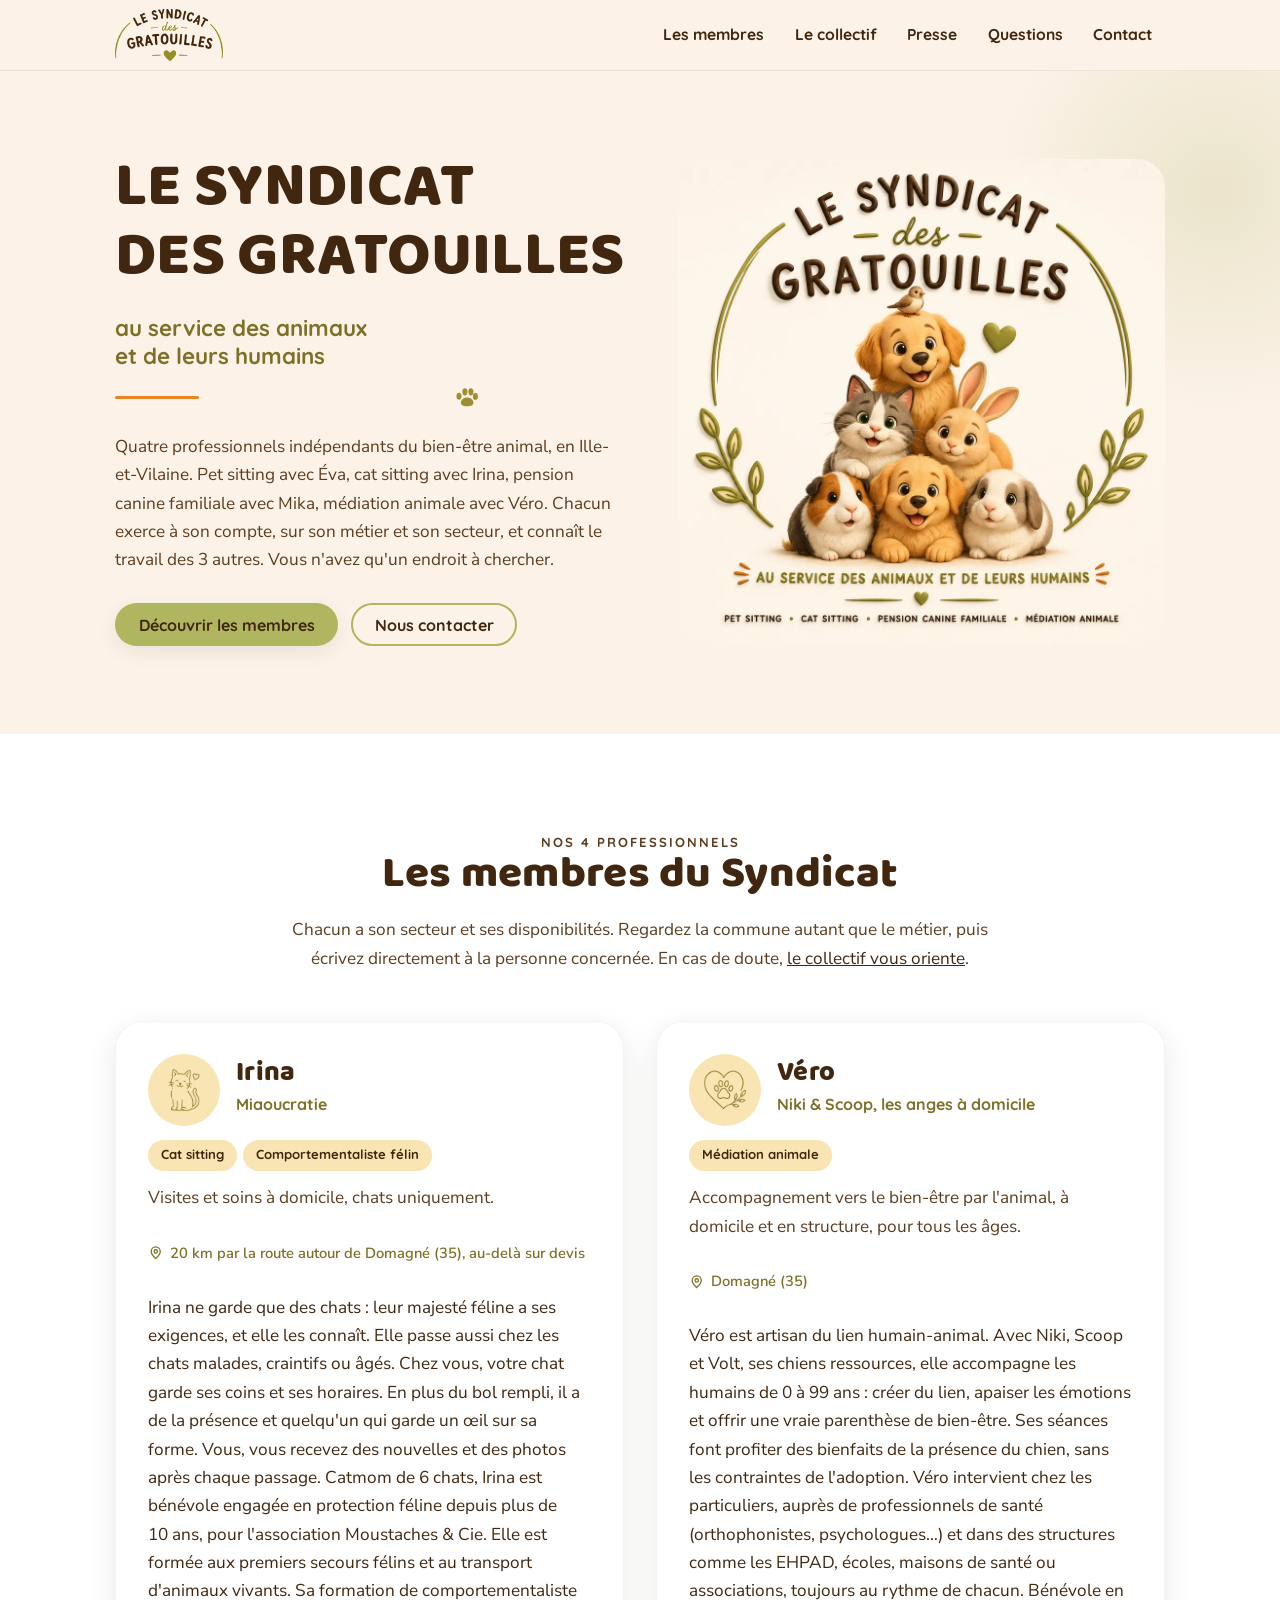
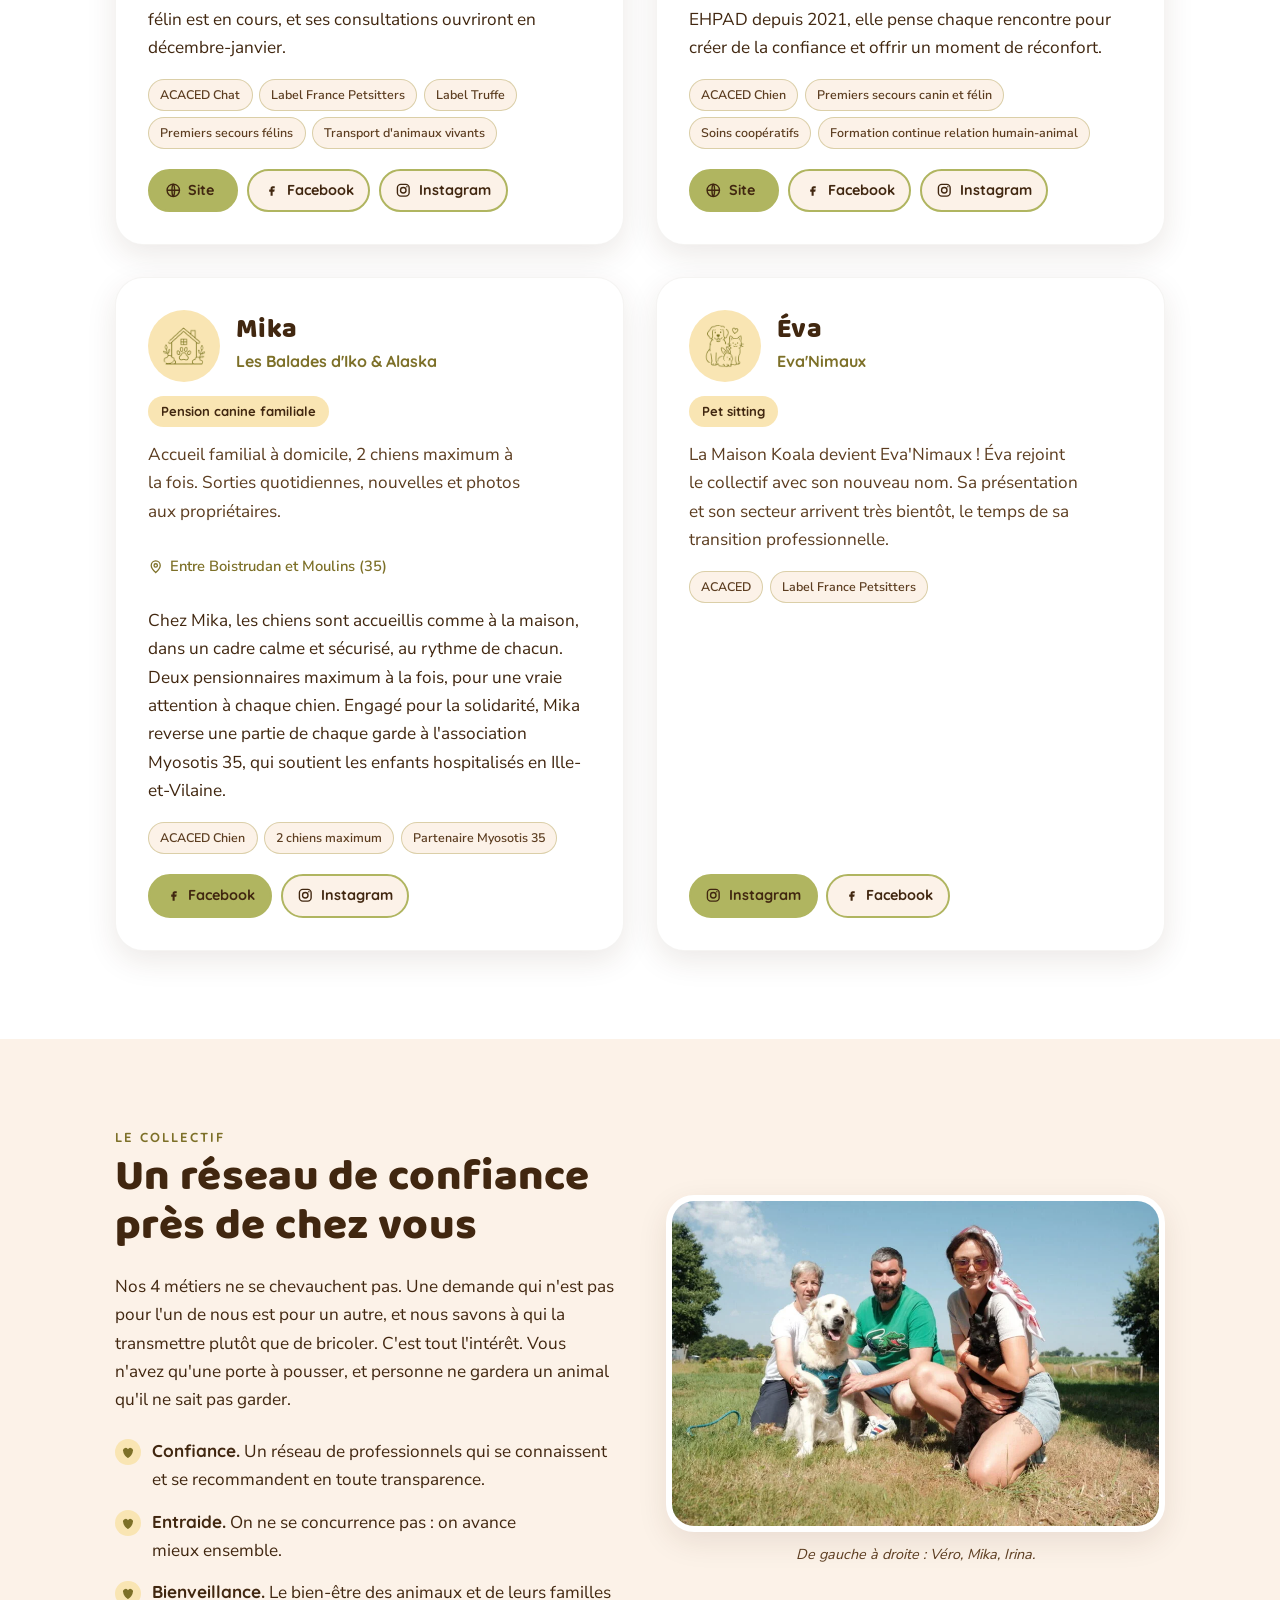
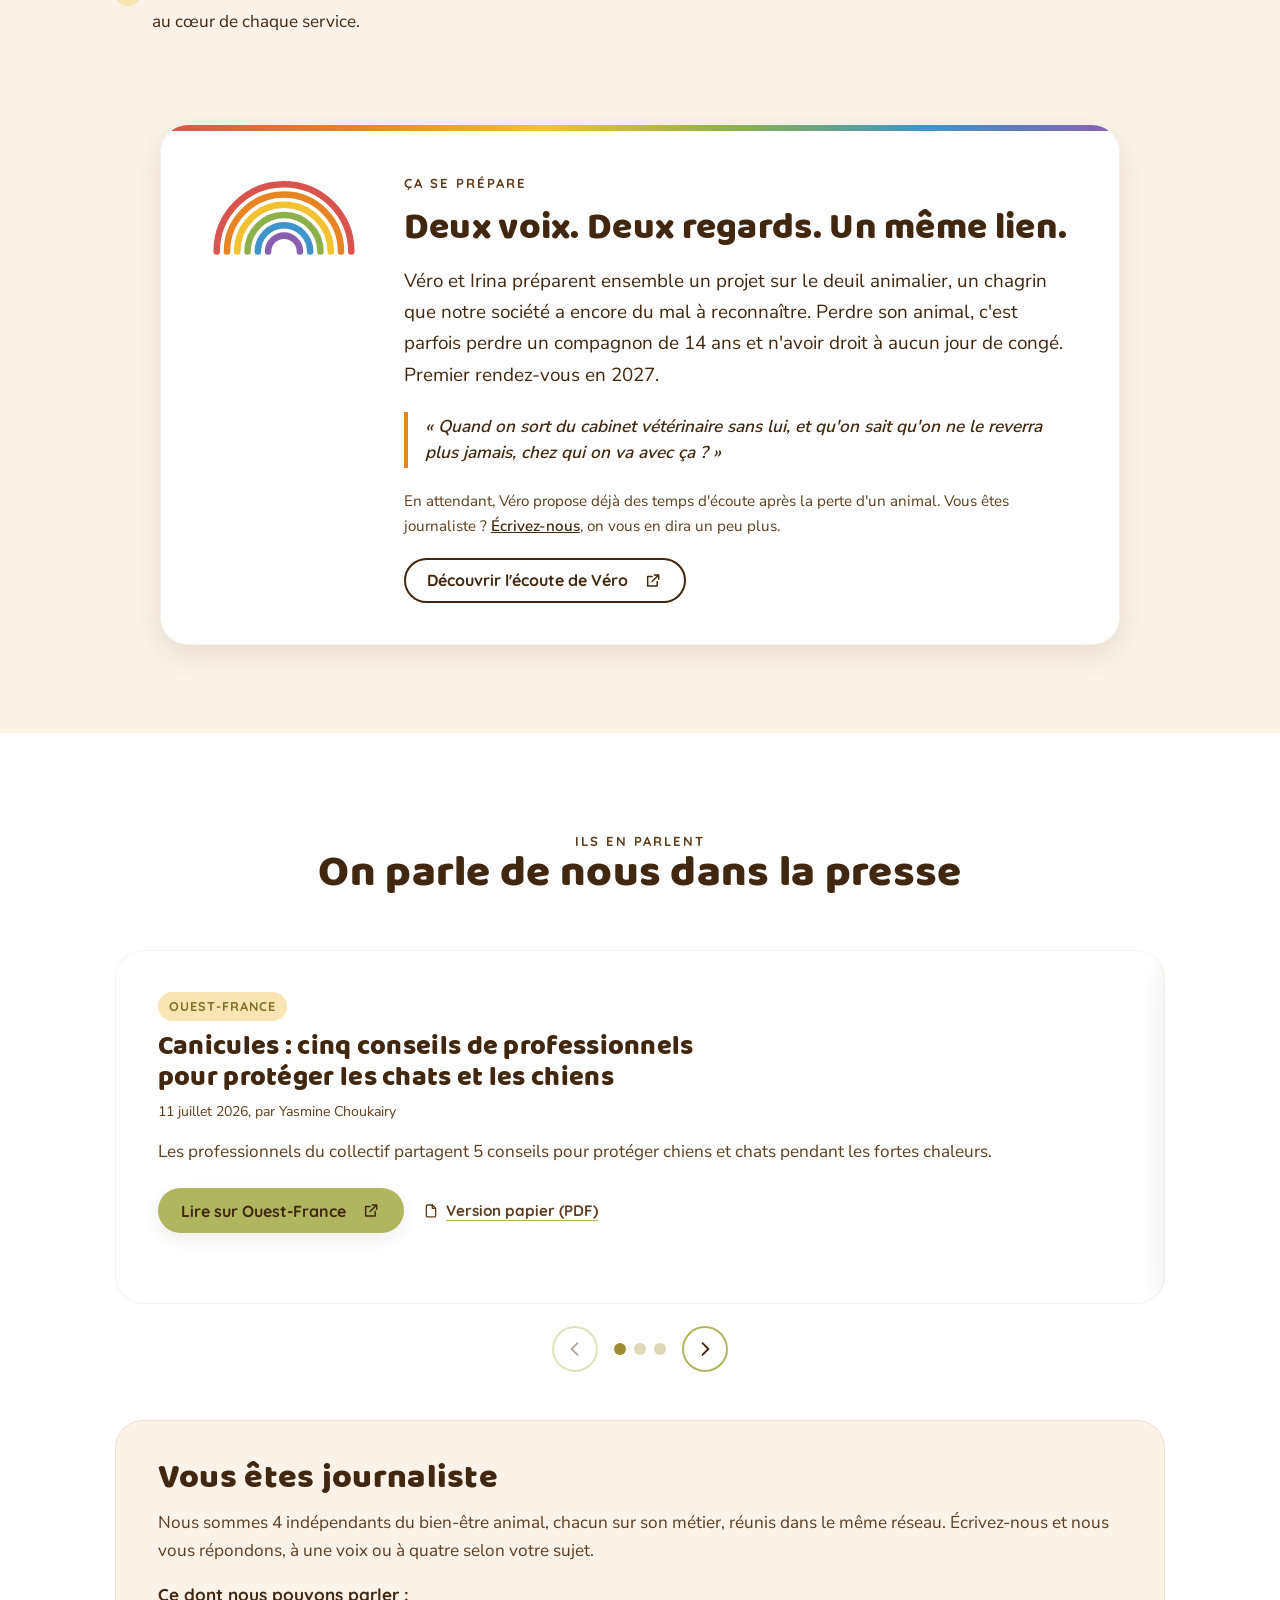
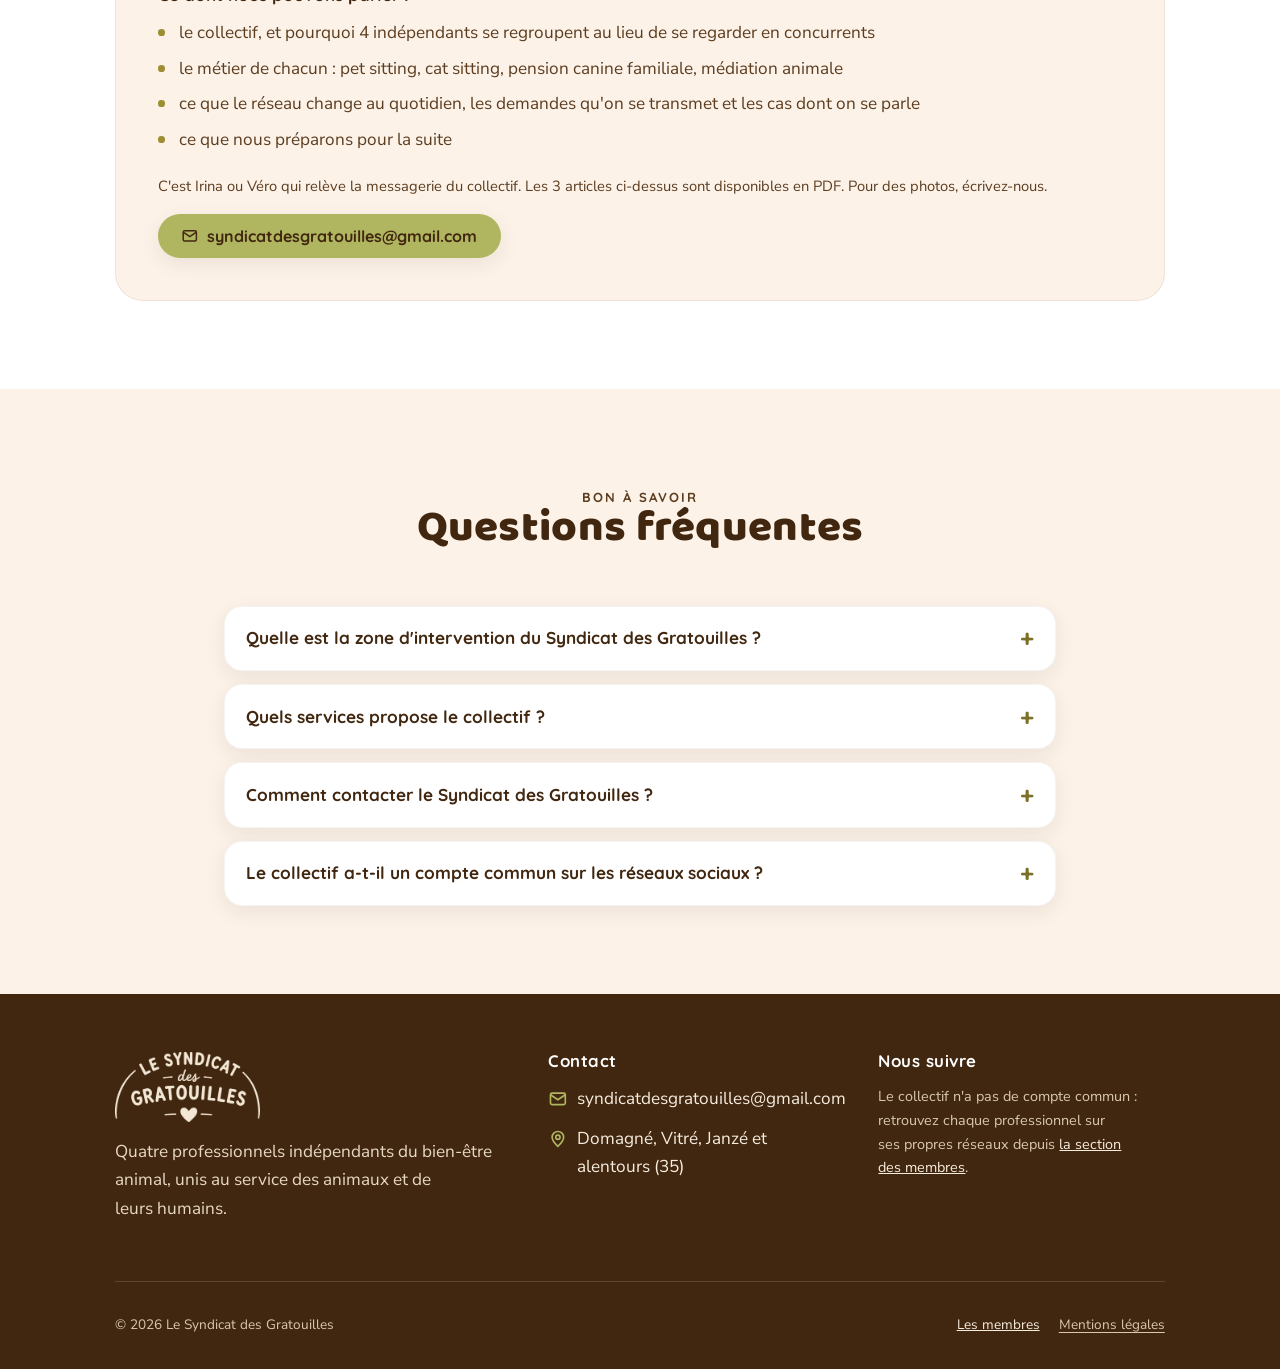
==== index.html @ 28957fc5 "Membres : Eva (Eva'Nimaux) remplace Lise, fiche Irina a jour, projet deuil animalier - Retire Lise e" ====
<!DOCTYPE html>
<html lang="fr">
<head>
<meta charset="utf-8">
<meta name="viewport" content="width=device-width, initial-scale=1">

<title>Le Syndicat des Gratouilles | Collectif du bien-être animal (35)</title>
<meta name="description" content="Collectif de professionnels du bien-être animal en Ille-et-Vilaine : pet sitting, cat sitting, pension canine et médiation animale, réunis en réseau de confiance.">
<link rel="canonical" href="https://syndicat-des-gratouilles.fr/">
<link rel="alternate" hreflang="fr-FR" href="https://syndicat-des-gratouilles.fr/">
<link rel="alternate" hreflang="x-default" href="https://syndicat-des-gratouilles.fr/">
<meta name="robots" content="index, follow, max-image-preview:large">
<meta name="theme-color" content="#fcf2e8">
<meta name="author" content="Le Syndicat des Gratouilles">
<meta name="geo.region" content="FR-35">
<meta name="geo.placename" content="Vitré, Janzé, Domagné">
<meta name="keywords" content="collectif bien-être animal, professionnels du bien-être animal, pet sitting, cat sitting, pension canine familiale, médiation animale, Ille-et-Vilaine, Vitré, Janzé, Domagné">

<!-- Vérification Google Search Console -->
<meta name="google-site-verification" content="-CPbEJj9IHUrQAxYub_xfNfQmFLimDlldFoqYBxcqwo">

<!-- Open Graph -->
<meta property="og:type" content="website">
<meta property="og:locale" content="fr_FR">
<meta property="og:site_name" content="Le Syndicat des Gratouilles">
<meta property="og:title" content="Le Syndicat des Gratouilles, au service des animaux et de leurs humains">
<meta property="og:description" content="Quatre professionnels indépendants du bien-être animal en Ille-et-Vilaine : pet sitting, cat sitting, pension canine familiale et médiation animale.">
<meta property="og:url" content="https://syndicat-des-gratouilles.fr/">
<meta property="og:image" content="https://syndicat-des-gratouilles.fr/assets/img/og-image.jpg">
<meta property="og:image:secure_url" content="https://syndicat-des-gratouilles.fr/assets/img/og-image.jpg">
<meta property="og:image:type" content="image/jpeg">
<meta property="og:image:width" content="1200">
<meta property="og:image:height" content="630">
<meta property="og:image:alt" content="Logo du Syndicat des Gratouilles">

<!-- Twitter Card -->
<meta name="twitter:card" content="summary_large_image">
<meta name="twitter:title" content="Le Syndicat des Gratouilles, au service des animaux et de leurs humains">
<meta name="twitter:description" content="Quatre professionnels indépendants du bien-être animal en Ille-et-Vilaine : pet sitting, cat sitting, pension canine familiale et médiation animale.">
<meta name="twitter:image" content="https://syndicat-des-gratouilles.fr/assets/img/og-image.jpg">
<meta name="twitter:image:alt" content="Logo du Syndicat des Gratouilles">

<!-- Icônes -->
<link rel="icon" href="favicon.svg" type="image/svg+xml">
<link rel="apple-touch-icon" href="assets/img/apple-touch-icon.png">
<link rel="manifest" href="site.webmanifest">

<!-- Préchargement des polices critiques -->
<link rel="preload" href="assets/fonts/baloobhaina-regular.woff2" as="font" type="font/woff2" crossorigin>
<link rel="preload" href="assets/fonts/nunitosans-regular.woff2" as="font" type="font/woff2" crossorigin>

<link rel="stylesheet" href="css/style.css?v=20260928h">

<!-- Données structurées : honnêtes, sans adresse ni SIRET inventés -->
<script type="application/ld+json">
{
  "@context": "https://schema.org",
  "@graph": [
    {
      "@type": "WebSite",
      "@id": "https://syndicat-des-gratouilles.fr/#website",
      "name": "Le Syndicat des Gratouilles",
      "url": "https://syndicat-des-gratouilles.fr/",
      "inLanguage": "fr-FR",
      "publisher": { "@id": "https://syndicat-des-gratouilles.fr/#organization" }
    },
    {
      "@type": "Organization",
      "@id": "https://syndicat-des-gratouilles.fr/#organization",
      "name": "Le Syndicat des Gratouilles",
      "slogan": "au service des animaux et de leurs humains",
      "url": "https://syndicat-des-gratouilles.fr/",
      "email": "syndicatdesgratouilles@gmail.com",
      "foundingDate": "2026-05-16",
      "logo": {
        "@type": "ImageObject",
        "url": "https://syndicat-des-gratouilles.fr/assets/img/logo.png"
      },
      "image": "https://syndicat-des-gratouilles.fr/assets/img/og-image.jpg",
      "areaServed": [
        { "@type": "City", "name": "Domagné" },
        { "@type": "City", "name": "Vitré" },
        { "@type": "City", "name": "Janzé" },
        { "@type": "AdministrativeArea", "name": "Ille-et-Vilaine (35)" }
      ],
      "knowsAbout": ["Pet sitting", "Cat sitting", "Pension canine familiale", "Médiation animale", "Bien-être animal"],
      "contactPoint": {
        "@type": "ContactPoint",
        "email": "syndicatdesgratouilles@gmail.com",
        "contactType": "customer service",
        "areaServed": "FR",
        "availableLanguage": "French"
      },
      "description": "Collectif de 4 professionnels indépendants du bien-être animal en Ille-et-Vilaine : pet sitting, cat sitting, pension canine familiale et médiation animale.",
      "member": [
        { "@type": "Person", "@id": "https://syndicat-des-gratouilles.fr/#eva" },
        { "@type": "Person", "@id": "https://syndicat-des-gratouilles.fr/#irina" },
        { "@type": "Person", "@id": "https://syndicat-des-gratouilles.fr/#mika" },
        { "@type": "Person", "@id": "https://syndicat-des-gratouilles.fr/#vero" }
      ]
    },
    {
      "@type": "Person",
      "@id": "https://syndicat-des-gratouilles.fr/#eva",
      "name": "Éva",
      "jobTitle": "Pet sitting, Eva'Nimaux (anciennement Maison Koala)",
      "memberOf": { "@id": "https://syndicat-des-gratouilles.fr/#organization" },
      "sameAs": [
        "https://www.instagram.com/evaanimauux/"
      ]
    },
    {
      "@type": "Person",
      "@id": "https://syndicat-des-gratouilles.fr/#irina",
      "name": "Irina",
      "jobTitle": "Cat sitting, Miaoucratie",
      "areaServed": "20 km par la route autour de Domagné (35), au-delà sur devis",
      "memberOf": { "@id": "https://syndicat-des-gratouilles.fr/#organization" },
      "url": "https://miaoucratie.fr/",
      "sameAs": [
        "https://miaoucratie.fr/",
        "https://www.facebook.com/profile.php?id=61586236644978",
        "https://www.instagram.com/miaoucratie"
      ]
    },
    {
      "@type": "Person",
      "@id": "https://syndicat-des-gratouilles.fr/#mika",
      "name": "Mika",
      "jobTitle": "Pension canine familiale, Les Balades d'Iko & Alaska",
      "areaServed": "Entre Boistrudan et Moulins (35)",
      "memberOf": { "@id": "https://syndicat-des-gratouilles.fr/#organization" },
      "sameAs": [
        "https://www.facebook.com/profile.php?id=61584388603407",
        "https://www.instagram.com/lesbaladesdikoetalaska"
      ]
    },
    {
      "@type": "Person",
      "@id": "https://syndicat-des-gratouilles.fr/#vero",
      "name": "Véro",
      "alternateName": "Véronique Laroche",
      "jobTitle": "Médiation animale, Niki & Scoop, les anges à domicile",
      "areaServed": "Domagné (35)",
      "memberOf": { "@id": "https://syndicat-des-gratouilles.fr/#organization" },
      "url": "https://www.nikietscoop.fr/",
      "sameAs": [
        "https://www.nikietscoop.fr/",
        "https://www.facebook.com/profile.php?id=61580017679317",
        "https://www.instagram.com/nikietscoop/"
      ]
    }
  ]
}
</script>

<!-- FAQ (éligibilité aux résultats enrichis) -->
<script type="application/ld+json">
{
  "@context": "https://schema.org",
  "@type": "FAQPage",
  "mainEntity": [
    {
      "@type": "Question",
      "name": "Quelle est la zone d'intervention du Syndicat des Gratouilles ?",
      "acceptedAnswer": { "@type": "Answer", "text": "Le collectif intervient autour de Domagné, Vitré et Janzé, en Ille-et-Vilaine (35). Chaque membre dispose de son propre secteur, précisé sur sa carte." }
    },
    {
      "@type": "Question",
      "name": "Quels services propose le collectif ?",
      "acceptedAnswer": { "@type": "Answer", "text": "Quatre services complémentaires : le pet sitting avec Éva (Eva'Nimaux), le cat sitting avec Irina (Miaoucratie), la pension canine familiale avec Mika (Les Balades d'Iko & Alaska) et la médiation animale avec Véro (Niki & Scoop)." }
    },
    {
      "@type": "Question",
      "name": "Comment contacter le Syndicat des Gratouilles ?",
      "acceptedAnswer": { "@type": "Answer", "text": "Le plus simple est d'écrire directement au professionnel concerné, depuis sa carte dans la section des membres. Pour une question sur le collectif, ou si vous ne savez pas vers qui vous tourner : syndicatdesgratouilles@gmail.com." }
    },
    {
      "@type": "Question",
      "name": "Le collectif a-t-il un compte commun sur les réseaux sociaux ?",
      "acceptedAnswer": { "@type": "Answer", "text": "Non. Chaque membre gère ses propres réseaux : retrouvez le site, la page Facebook et le compte Instagram de chacun sur sa carte." }
    }
  ]
}
</script>
</head>
<body>
<a class="skip-link" href="#main">Aller au contenu principal</a>

<!-- ============ HEADER ============ -->
<header class="site-header">
  <div class="container header-inner">
    <a class="brand" href="#top" aria-label="Le Syndicat des Gratouilles, accueil">
      <img src="assets/img/logo.png" width="720" height="347" alt="Le Syndicat des Gratouilles">
    </a>
    <button class="nav-toggle" aria-expanded="false" aria-controls="main-nav" aria-label="Ouvrir le menu">
      <svg viewBox="0 0 24 24" fill="none" stroke="currentColor" stroke-width="2.2" stroke-linecap="round" aria-hidden="true"><path d="M4 7h16M4 12h16M4 17h16"/></svg>
    </button>
    <nav class="main-nav" id="main-nav" aria-label="Navigation principale">
      <ul>
        <li><a href="#membres">Les membres</a></li>
        <li><a href="#collectif">Le collectif</a></li>
        <li><a href="#presse">Presse</a></li>
        <li><a href="#faq">Questions</a></li>
        <li><a href="#contact">Contact</a></li>
      </ul>
    </nav>
  </div>
</header>

<main id="main">
<span id="top"></span>

<!-- ============ HERO ============ -->
<section class="hero section" aria-labelledby="hero-title">
  <div class="container hero-grid">
    <div class="hero-copy">
      <h1 id="hero-title">Le Syndicat des Gratouilles</h1>
      <div class="hero-tagline">
        <p class="baseline">au service des animaux et de leurs humains</p>
        <div class="baseline-foot" aria-hidden="true">
          <span class="baseline-rule"></span>
          <svg class="paw" viewBox="0 0 24 24" fill="currentColor" aria-hidden="true"><ellipse cx="6" cy="10.6" rx="1.9" ry="2.6"/><ellipse cx="10.4" cy="7.4" rx="1.9" ry="2.7"/><ellipse cx="14.9" cy="7.4" rx="1.9" ry="2.7"/><ellipse cx="18.3" cy="10.8" rx="1.9" ry="2.6"/><path d="M12.1 11.6c2.6 0 4.7 1.7 4.7 3.9 0 1.9-1.9 2.6-4.7 2.6s-4.7-.7-4.7-2.6c0-2.2 2.1-3.9 4.7-3.9z"/></svg>
        </div>
      </div>
      <p class="lede">Quatre professionnels indépendants du bien-être animal, en Ille-et-Vilaine. Pet sitting avec Éva, cat sitting avec Irina, pension canine familiale avec Mika, médiation animale avec Véro. Chacun exerce à son compte, sur son métier et son secteur, et connaît le travail des 3 autres. Vous n'avez qu'un endroit à chercher.</p>
      <div class="hero-cta">
        <a class="btn" href="#membres">Découvrir les membres</a>
        <a class="btn btn--ghost" href="#contact">Nous contacter</a>
      </div>
    </div>
    <figure class="figure figure--illustration">
      <picture>
        <source srcset="assets/img/illustration.webp" type="image/webp">
        <img src="assets/img/illustration.jpg" width="1000" height="1000"
             alt="Illustration du Syndicat des Gratouilles : un chiot, un chaton, 2 lapins, un cochon d'Inde et un petit oiseau réunis sous la baseline « au service des animaux et de leurs humains », avec les 4 services (pet sitting, cat sitting, pension canine familiale, médiation animale)."
             fetchpriority="high" decoding="async">
      </picture>
    </figure>
  </div>
</section>

<!-- ============ MEMBRES ============ -->
<section class="members section section--alt" id="membres" aria-labelledby="membres-title">
  <div class="container">
    <div class="section-head">
      <p class="eyebrow">Nos 4 professionnels</p>
      <h2 id="membres-title">Les membres du Syndicat</h2>
      <p>Chacun a son secteur et ses disponibilités. Regardez la commune autant que le métier, puis écrivez directement à la personne concernée. En cas de doute, <a href="#contact">le collectif vous oriente</a>.</p>
    </div>

    <div class="members-grid">

      <!-- Irina -->
      <article class="member-card" aria-labelledby="m-irina">
        <div class="member-top">
          <span class="member-icon"><img src="assets/img/picto-catsitting.png" width="52" height="52" alt=""></span>
          <div class="member-id">
            <h3 id="m-irina">Irina</h3>
            <span class="member-brand">Miaoucratie</span>
          </div>
        </div>
        <div class="member-activities">
          <span class="member-activity">Cat sitting</span>
          <span class="member-activity">Comportementaliste félin</span>
        </div>
        <p class="member-service">Visites et soins à domicile, chats uniquement.</p>
        <p class="member-meta">
          <svg viewBox="0 0 24 24" fill="none" stroke="currentColor" stroke-width="2" aria-hidden="true"><path d="M12 21s-7-6.4-7-11a7 7 0 0 1 14 0c0 4.6-7 11-7 11z"/><circle cx="12" cy="10" r="2.6"/></svg>
          20&nbsp;km par la route autour de Domagné (35), au-delà sur devis
        </p>
        <p class="member-bio">Irina ne garde que des chats&nbsp;: leur majesté féline a ses exigences, et elle les connaît. Elle passe aussi chez les chats malades, craintifs ou âgés. Chez vous, votre chat garde ses coins et ses horaires. En plus du bol rempli, il a de la présence et quelqu'un qui garde un œil sur sa forme. Vous, vous recevez des nouvelles et des photos après chaque passage. Catmom de 6&nbsp;chats, Irina est bénévole engagée en protection féline depuis plus de 10&nbsp;ans, pour l'association Moustaches &amp; Cie. Elle est formée aux premiers secours félins et au transport d'animaux vivants. Sa formation de comportementaliste félin est en cours, et ses consultations ouvriront en décembre-janvier.</p>
        <ul class="labels" aria-label="Labels et formations">
          <li>ACACED Chat</li><li>Label France Petsitters</li><li>Label Truffe</li><li>Premiers secours félins</li><li>Transport d'animaux vivants</li>
        </ul>
        <div class="member-links">
          <a class="link-btn link-btn--primary" href="https://miaoucratie.fr/" target="_blank" rel="noopener">
            <svg viewBox="0 0 24 24" fill="none" stroke="currentColor" stroke-width="2" aria-hidden="true"><circle cx="12" cy="12" r="9"/><path d="M3 12h18M12 3c2.5 2.5 2.5 15 0 18M12 3c-2.5 2.5-2.5 15 0 18"/></svg>
            Site<span class="visually-hidden"> de Miaoucratie</span>
          </a>
          <a class="link-btn" href="https://www.facebook.com/profile.php?id=61586236644978" target="_blank" rel="noopener" aria-label="Miaoucratie sur Facebook">
            <svg viewBox="0 0 24 24" fill="currentColor" aria-hidden="true"><path d="M14 9h3V6h-3c-1.9 0-3 1.4-3 3.2V11H9v3h2v6h3v-6h2.3l.7-3H14V9.6c0-.4.3-.6.6-.6z"/></svg>
            Facebook
          </a>
          <a class="link-btn" href="https://www.instagram.com/miaoucratie" target="_blank" rel="noopener" aria-label="Miaoucratie sur Instagram">
            <svg viewBox="0 0 24 24" fill="none" stroke="currentColor" stroke-width="2" aria-hidden="true"><rect x="3.5" y="3.5" width="17" height="17" rx="5"/><circle cx="12" cy="12" r="4"/><circle cx="17.2" cy="6.8" r="1.1" fill="currentColor" stroke="none"/></svg>
            Instagram
          </a>
        </div>
      </article>

      <!-- Véro -->
      <article class="member-card" aria-labelledby="m-vero">
        <div class="member-top">
          <span class="member-icon"><img src="assets/img/picto-mediation.png" width="52" height="52" alt=""></span>
          <div class="member-id">
            <h3 id="m-vero">Véro</h3>
            <span class="member-brand">Niki &amp; Scoop, les anges à domicile</span>
          </div>
        </div>
        <span class="member-activity">Médiation animale</span>
        <p class="member-service">Accompagnement vers le bien-être par l'animal, à domicile et en structure, pour tous les âges.</p>
        <p class="member-meta">
          <svg viewBox="0 0 24 24" fill="none" stroke="currentColor" stroke-width="2" aria-hidden="true"><path d="M12 21s-7-6.4-7-11a7 7 0 0 1 14 0c0 4.6-7 11-7 11z"/><circle cx="12" cy="10" r="2.6"/></svg>
          Domagné (35)
        </p>
        <p class="member-bio">Véro est artisan du lien humain-animal. Avec Niki, Scoop et Volt, ses chiens ressources, elle accompagne les humains de 0 à 99 ans&nbsp;: créer du lien, apaiser les émotions et offrir une vraie parenthèse de bien-être. Ses séances font profiter des bienfaits de la présence du chien, sans les contraintes de l'adoption. Véro intervient chez les particuliers, auprès de professionnels de santé (orthophonistes, psychologues…) et dans des structures comme les EHPAD, écoles, maisons de santé ou associations, toujours au rythme de chacun. Bénévole en EHPAD depuis 2021, elle pense chaque rencontre pour créer de la confiance et offrir un moment de réconfort.</p>
        <ul class="labels" aria-label="Labels et formations">
          <li>ACACED Chien</li><li>Premiers secours canin et félin</li><li>Soins coopératifs</li><li>Formation continue relation humain-animal</li>
        </ul>
        <div class="member-links">
          <a class="link-btn link-btn--primary" href="https://www.nikietscoop.fr/" target="_blank" rel="noopener">
            <svg viewBox="0 0 24 24" fill="none" stroke="currentColor" stroke-width="2" aria-hidden="true"><circle cx="12" cy="12" r="9"/><path d="M3 12h18M12 3c2.5 2.5 2.5 15 0 18M12 3c-2.5 2.5-2.5 15 0 18"/></svg>
            Site<span class="visually-hidden"> de Niki &amp; Scoop</span>
          </a>
          <a class="link-btn" href="https://www.facebook.com/profile.php?id=61580017679317" target="_blank" rel="noopener" aria-label="Niki & Scoop sur Facebook">
            <svg viewBox="0 0 24 24" fill="currentColor" aria-hidden="true"><path d="M14 9h3V6h-3c-1.9 0-3 1.4-3 3.2V11H9v3h2v6h3v-6h2.3l.7-3H14V9.6c0-.4.3-.6.6-.6z"/></svg>
            Facebook
          </a>
          <a class="link-btn" href="https://www.instagram.com/nikietscoop/" target="_blank" rel="noopener" aria-label="Niki & Scoop sur Instagram">
            <svg viewBox="0 0 24 24" fill="none" stroke="currentColor" stroke-width="2" aria-hidden="true"><rect x="3.5" y="3.5" width="17" height="17" rx="5"/><circle cx="12" cy="12" r="4"/><circle cx="17.2" cy="6.8" r="1.1" fill="currentColor" stroke="none"/></svg>
            Instagram
          </a>
        </div>
      </article>

      <!-- Mika -->
      <article class="member-card" aria-labelledby="m-mika">
        <div class="member-top">
          <span class="member-icon"><img src="assets/img/picto-pension.png" width="52" height="52" alt=""></span>
          <div class="member-id">
            <h3 id="m-mika">Mika</h3>
            <span class="member-brand">Les Balades d'Iko &amp; Alaska</span>
          </div>
        </div>
        <span class="member-activity">Pension canine familiale</span>
        <p class="member-service">Accueil familial à domicile, 2 chiens maximum à la fois. Sorties quotidiennes, nouvelles et photos aux propriétaires.</p>
        <p class="member-meta">
          <svg viewBox="0 0 24 24" fill="none" stroke="currentColor" stroke-width="2" aria-hidden="true"><path d="M12 21s-7-6.4-7-11a7 7 0 0 1 14 0c0 4.6-7 11-7 11z"/><circle cx="12" cy="10" r="2.6"/></svg>
          Entre Boistrudan et Moulins (35)
        </p>
        <p class="member-bio">Chez Mika, les chiens sont accueillis comme à la maison, dans un cadre calme et sécurisé, au rythme de chacun. Deux pensionnaires maximum à la fois, pour une vraie attention à chaque chien. Engagé pour la solidarité, Mika reverse une partie de chaque garde à l'association Myosotis 35, qui soutient les enfants hospitalisés en Ille-et-Vilaine.</p>
        <ul class="labels" aria-label="Labels et formations">
          <li>ACACED Chien</li><li>2 chiens maximum</li><li>Partenaire Myosotis 35</li>
        </ul>
        <div class="member-links">
          <a class="link-btn link-btn--primary" href="https://www.facebook.com/profile.php?id=61584388603407" target="_blank" rel="noopener" aria-label="Les Balades d'Iko & Alaska sur Facebook">
            <svg viewBox="0 0 24 24" fill="currentColor" aria-hidden="true"><path d="M14 9h3V6h-3c-1.9 0-3 1.4-3 3.2V11H9v3h2v6h3v-6h2.3l.7-3H14V9.6c0-.4.3-.6.6-.6z"/></svg>
            Facebook
          </a>
          <a class="link-btn" href="https://www.instagram.com/lesbaladesdikoetalaska" target="_blank" rel="noopener" aria-label="Les Balades d'Iko & Alaska sur Instagram">
            <svg viewBox="0 0 24 24" fill="none" stroke="currentColor" stroke-width="2" aria-hidden="true"><rect x="3.5" y="3.5" width="17" height="17" rx="5"/><circle cx="12" cy="12" r="4"/><circle cx="17.2" cy="6.8" r="1.1" fill="currentColor" stroke="none"/></svg>
            Instagram
          </a>
        </div>
      </article>

      <!-- Éva -->
      <article class="member-card" aria-labelledby="m-eva">
        <div class="member-top">
          <span class="member-icon"><img src="assets/img/picto-petsitting.png" width="52" height="52" alt=""></span>
          <div class="member-id">
            <h3 id="m-eva">Éva</h3>
            <span class="member-brand">Eva'Nimaux</span>
          </div>
        </div>
        <span class="member-activity">Pet sitting</span>
        <p class="member-service">La Maison Koala devient Eva'Nimaux&nbsp;! Éva rejoint le collectif avec son nouveau nom. Sa présentation et son secteur arrivent très bientôt, le temps de sa transition professionnelle.</p>
        <ul class="labels" aria-label="Labels et formations">
          <li>ACACED</li><li>Label France Petsitters</li>
        </ul>
        <div class="member-links">
          <a class="link-btn link-btn--primary" href="https://www.instagram.com/evaanimauux/" target="_blank" rel="noopener" aria-label="Eva'Nimaux sur Instagram">
            <svg viewBox="0 0 24 24" fill="none" stroke="currentColor" stroke-width="2" aria-hidden="true"><rect x="3.5" y="3.5" width="17" height="17" rx="5"/><circle cx="12" cy="12" r="4"/><circle cx="17.2" cy="6.8" r="1.1" fill="currentColor" stroke="none"/></svg>
            Instagram
          </a>
          <a class="link-btn" href="https://www.facebook.com/profile.php?id=61550557575785" target="_blank" rel="noopener" aria-label="Eva'Nimaux sur Facebook">
            <svg viewBox="0 0 24 24" fill="currentColor" aria-hidden="true"><path d="M14 9h3V6h-3c-1.9 0-3 1.4-3 3.2V11H9v3h2v6h3v-6h2.3l.7-3H14V9.6c0-.4.3-.6.6-.6z"/></svg>
            Facebook
          </a>
        </div>
      </article>

    </div>
  </div>
</section>

<!-- ============ COLLECTIF ============ -->
<section class="section" id="collectif" aria-labelledby="collectif-title">
  <div class="container collective-grid">
    <div>
      <p class="eyebrow">Le collectif</p>
      <h2 id="collectif-title">Un réseau de confiance près de chez vous</h2>
      <p>Nos 4 métiers ne se chevauchent pas. Une demande qui n'est pas pour l'un de nous est pour un autre, et nous savons à qui la transmettre plutôt que de bricoler. C'est tout l'intérêt. Vous n'avez qu'une porte à pousser, et personne ne gardera un animal qu'il ne sait pas garder.</p>
      <ul class="values">
        <li><span class="dot"><svg viewBox="0 0 24 24" fill="currentColor" aria-hidden="true"><path d="M12 21s-7-4.6-7-9.5A3.9 3.9 0 0 1 12 8a3.9 3.9 0 0 1 7 3.5C19 16.4 12 21 12 21z"/></svg></span><span><strong>Confiance.</strong> Un réseau de professionnels qui se connaissent et se recommandent en toute transparence.</span></li>
        <li><span class="dot"><svg viewBox="0 0 24 24" fill="currentColor" aria-hidden="true"><path d="M12 21s-7-4.6-7-9.5A3.9 3.9 0 0 1 12 8a3.9 3.9 0 0 1 7 3.5C19 16.4 12 21 12 21z"/></svg></span><span><strong>Entraide.</strong> On ne se concurrence pas&nbsp;: on avance mieux ensemble.</span></li>
        <li><span class="dot"><svg viewBox="0 0 24 24" fill="currentColor" aria-hidden="true"><path d="M12 21s-7-4.6-7-9.5A3.9 3.9 0 0 1 12 8a3.9 3.9 0 0 1 7 3.5C19 16.4 12 21 12 21z"/></svg></span><span><strong>Bienveillance.</strong> Le bien-être des animaux et de leurs familles au cœur de chaque service.</span></li>
      </ul>
    </div>
    <div class="collective-photos">
      <figure class="figure">
        <div class="figure-frame">
          <picture>
            <source srcset="assets/img/photo-une.webp" type="image/webp">
            <img src="assets/img/photo-une.jpg" width="960" height="640" loading="lazy" decoding="async"
                 alt="Trois membres du collectif accroupis dans un pré : 2 femmes et un homme, avec un grand chien clair et un chat noir dans les bras.">
          </picture>
        </div>
        <figcaption>De gauche à droite&nbsp;: Véro, Mika, Irina.</figcaption>
      </figure>
    </div>
  </div>
</section>

<!-- ============ PROJET EN PRÉPARATION ============ -->
<section class="teaser-section" id="projet" aria-labelledby="projet-title">
  <div class="container">
    <div class="teaser">
      <svg class="teaser-arc" viewBox="0 0 160 92" width="150" height="86" fill="none" stroke-linecap="round" aria-hidden="true">
        <path d="M8 84a72 72 0 0 1 144 0" stroke="#d9534f" stroke-width="7"/>
        <path d="M19 84a61 61 0 0 1 122 0" stroke="#e68522" stroke-width="7"/>
        <path d="M30 84a50 50 0 0 1 100 0" stroke="#f2c230" stroke-width="7"/>
        <path d="M41 84a39 39 0 0 1 78 0" stroke="#8cb04a" stroke-width="7"/>
        <path d="M52 84a28 28 0 0 1 56 0" stroke="#3f94c9" stroke-width="7"/>
        <path d="M63 84a17 17 0 0 1 34 0" stroke="#8a5fb0" stroke-width="7"/>
      </svg>
      <div class="teaser-body">
        <p class="eyebrow">Ça se prépare</p>
        <h2 id="projet-title">Deux voix. Deux regards. Un même&nbsp;lien.</h2>
        <p class="teaser-lead">Véro et Irina préparent ensemble un projet sur le deuil animalier, un chagrin que notre société a encore du mal à reconnaître. Perdre son animal, c'est parfois perdre un compagnon de 14&nbsp;ans et n'avoir droit à aucun jour de congé. Premier rendez-vous en&nbsp;2027.</p>
        <blockquote class="teaser-quote">
          <p>«&nbsp;Quand on sort du cabinet vétérinaire sans lui, et qu'on sait qu'on ne le reverra plus jamais, chez qui on va avec ça&nbsp;?&nbsp;»</p>
        </blockquote>
        <p class="teaser-note">En attendant, Véro propose déjà des temps d'écoute après la perte d'un animal. Vous êtes journaliste&nbsp;? <a href="#presse-contact">Écrivez-nous</a>, on vous en dira un peu&nbsp;plus.</p>
        <a class="btn btn--ghost" href="https://www.nikietscoop.fr/accompagnement-deuil-animal" target="_blank" rel="noopener">
          Découvrir l'écoute de Véro<span class="visually-hidden">, accompagnement au deuil animal sur le site de Niki &amp; Scoop, nouvelle fenêtre</span>
          <svg viewBox="0 0 24 24" fill="none" stroke="currentColor" stroke-width="2" stroke-linecap="round" stroke-linejoin="round" aria-hidden="true"><path d="M14 4h6v6M20 4l-9 9M18 13v6H5V6h6"/></svg>
        </a>
      </div>
    </div>
  </div>
</section>

<!-- ============ PRESSE ============ -->
<section class="press section section--alt" id="presse" aria-labelledby="presse-title">
  <div class="container">
    <div class="section-head">
      <p class="eyebrow">Ils en parlent</p>
      <h2 id="presse-title">On parle de nous dans la presse</h2>
    </div>

    <div class="carousel" data-carousel>
      <div class="carousel-viewport">
        <div class="carousel-track" data-track>

          <article class="press-slide" role="group" aria-roledescription="diapositive" aria-label="1 sur 3, Ouest-France">
            <span class="press-source"><span class="badge">Ouest-France</span></span>
            <h3>Canicules : cinq conseils de professionnels pour protéger les chats et les chiens</h3>
            <p class="press-date"><time datetime="2026-07-11T09:03">11 juillet 2026</time>, par Yasmine Choukairy</p>
            <p class="press-excerpt">Les professionnels du collectif partagent 5 conseils pour protéger chiens et chats pendant les fortes chaleurs.</p>
            <div class="press-actions">
              <a class="btn" href="https://www.ouest-france.fr/bretagne/ille-et-vilaine/canicules-cinq-conseils-de-professionnels-pour-proteger-les-chats-et-les-chiens-d536884a-7ad1-11f1-a705-e1977a1c2ed8" target="_blank" rel="noopener">
                Lire sur Ouest-France<span class="visually-hidden">, accès libre, nouvelle fenêtre</span>
                <svg viewBox="0 0 24 24" fill="none" stroke="currentColor" stroke-width="2" stroke-linecap="round" stroke-linejoin="round" aria-hidden="true"><path d="M14 4h6v6M20 4l-9 9M18 13v6H5V6h6"/></svg>
              </a>
              <a class="press-pdf" href="presse/ouest-france-2026-07-11-canicule.pdf" target="_blank" rel="noopener">
                <svg viewBox="0 0 24 24" fill="none" stroke="currentColor" stroke-width="2" stroke-linecap="round" stroke-linejoin="round" aria-hidden="true"><path d="M14 3H7a2 2 0 0 0-2 2v14a2 2 0 0 0 2 2h10a2 2 0 0 0 2-2V8z"/><path d="M14 3v5h5"/></svg>
                Version papier (PDF)<span class="visually-hidden">, nouvelle fenêtre</span>
              </a>
            </div>
          </article>

          <article class="press-slide" role="group" aria-roledescription="diapositive" aria-label="2 sur 3, Ouest-France">
            <span class="press-source"><span class="badge">Ouest-France</span></span>
            <h3>Pet sitting, pension canine, médiation : ces professionnels créent le Syndicat des Gratouilles en Ille-et-Vilaine</h3>
            <p class="press-date"><time datetime="2026-07-10T20:10">10 juillet 2026</time>, par Yasmine Choukairy</p>
            <p class="press-excerpt">Portrait du collectif dans Ouest-France : 4 professionnels indépendants du bien-être animal en Ille-et-Vilaine, autour du pet sitting, du cat sitting, de la pension canine familiale et de la médiation animale.</p>
            <div class="press-actions">
              <a class="btn" href="presse/ouest-france-2026-07-11-syndicat.pdf" target="_blank" rel="noopener">
                <svg viewBox="0 0 24 24" fill="none" stroke="currentColor" stroke-width="2" stroke-linecap="round" stroke-linejoin="round" aria-hidden="true"><path d="M14 3H7a2 2 0 0 0-2 2v14a2 2 0 0 0 2 2h10a2 2 0 0 0 2-2V8z"/><path d="M14 3v5h5"/></svg>
                Lire l'article (PDF)<span class="visually-hidden">, nouvelle fenêtre</span>
              </a>
              <a class="press-pdf" href="https://www.ouest-france.fr/bretagne/chateaugiron-35410/pet-sitting-pension-canine-mediation-ces-professionnels-creent-le-syndicat-des-gratouilles-en-ille-et-vilaine-674cb07a-7b76-11f1-a705-e1977a1c2ed8" target="_blank" rel="noopener">
                <svg viewBox="0 0 24 24" fill="none" stroke="currentColor" stroke-width="2" stroke-linecap="round" stroke-linejoin="round" aria-hidden="true"><path d="M14 4h6v6M20 4l-9 9M18 13v6H5V6h6"/></svg>
                Voir sur ouest-france.fr<span class="visually-hidden">, réservé aux abonnés, nouvelle fenêtre</span>
              </a>
            </div>
          </article>

          <article class="press-slide" role="group" aria-roledescription="diapositive" aria-label="3 sur 3, actu.fr">
            <span class="press-source"><span class="badge">actu.fr</span></span>
            <h3>Ils s'associent pour prendre soin de vos animaux de compagnie dans le pays de Vitré</h3>
            <p class="press-date"><time datetime="2026-06-28T19:11">28 juin 2026</time>, par Cyrill Roy. Également paru dans Le Journal de Vitré du 10&nbsp;juillet 2026.</p>
            <p class="press-excerpt">Le pays de Vitré a désormais son collectif de professionnels du bien-être animal&nbsp;: pet sitting, cat sitting, pension canine familiale et médiation animale réunis dans un même réseau de confiance.</p>
            <div class="press-actions">
              <a class="btn" href="presse/journal-de-vitre-2026-07-10-syndicat.pdf" target="_blank" rel="noopener">
                <svg viewBox="0 0 24 24" fill="none" stroke="currentColor" stroke-width="2" stroke-linecap="round" stroke-linejoin="round" aria-hidden="true"><path d="M14 3H7a2 2 0 0 0-2 2v14a2 2 0 0 0 2 2h10a2 2 0 0 0 2-2V8z"/><path d="M14 3v5h5"/></svg>
                Lire l'article (PDF)<span class="visually-hidden">, version papier du Journal de Vitré, nouvelle fenêtre</span>
              </a>
              <a class="press-pdf" href="https://actu.fr/bretagne/vitre_35360/ils-sassocient-pour-prendre-soin-de-vos-animaux-de-compagnie-dans-le-pays-de-vitre_64468597.html" target="_blank" rel="noopener">
                <svg viewBox="0 0 24 24" fill="none" stroke="currentColor" stroke-width="2" stroke-linecap="round" stroke-linejoin="round" aria-hidden="true"><path d="M14 4h6v6M20 4l-9 9M18 13v6H5V6h6"/></svg>
                Voir sur actu.fr<span class="visually-hidden">, nouvelle fenêtre</span>
              </a>
            </div>
          </article>

        </div>
      </div>

      <div class="carousel-controls" data-controls hidden>
        <button class="carousel-btn" type="button" data-prev aria-label="Article précédent">
          <svg viewBox="0 0 24 24" fill="none" stroke="currentColor" stroke-width="2.2" stroke-linecap="round" stroke-linejoin="round" aria-hidden="true"><path d="M15 5l-7 7 7 7"/></svg>
        </button>
        <div class="carousel-dots" data-dots role="tablist" aria-label="Choisir un article"></div>
        <button class="carousel-btn" type="button" data-next aria-label="Article suivant">
          <svg viewBox="0 0 24 24" fill="none" stroke="currentColor" stroke-width="2.2" stroke-linecap="round" stroke-linejoin="round" aria-hidden="true"><path d="M9 5l7 7-7 7"/></svg>
        </button>
      </div>
    </div>

    <!-- Espace journalistes -->
    <section class="presskit" id="presse-contact" aria-labelledby="presskit-title">
      <h2 id="presskit-title">Vous êtes journaliste</h2>
      <p>Nous sommes 4 indépendants du bien-être animal, chacun sur son métier, réunis dans le même réseau. Écrivez-nous et nous vous répondons, à une voix ou à quatre selon votre sujet.</p>
      <p class="presskit-intro">Ce dont nous pouvons parler&nbsp;:</p>
      <ul>
        <li>le collectif, et pourquoi 4 indépendants se regroupent au lieu de se regarder en concurrents</li>
        <li>le métier de chacun&nbsp;: pet sitting, cat sitting, pension canine familiale, médiation animale</li>
        <li>ce que le réseau change au quotidien, les demandes qu'on se transmet et les cas dont on se parle</li>
        <li>ce que nous préparons pour la suite</li>
      </ul>
      <p class="presskit-note">C'est Irina ou Véro qui relève la messagerie du collectif. Les 3 articles ci-dessus sont disponibles en PDF. Pour des photos, écrivez-nous.</p>
      <a class="btn" href="mailto:syndicatdesgratouilles@gmail.com?subject=Demande%20presse">
        <svg viewBox="0 0 24 24" fill="none" stroke="currentColor" stroke-width="2" aria-hidden="true"><rect x="3" y="5" width="18" height="14" rx="2"/><path d="m3 7 9 6 9-6"/></svg>
        syndicatdesgratouilles@gmail.com
      </a>
    </section>
  </div>
</section>

<!-- ============ FAQ ============ -->
<section class="section" id="faq" aria-labelledby="faq-title">
  <div class="container">
    <div class="section-head">
      <p class="eyebrow">Bon à savoir</p>
      <h2 id="faq-title">Questions fréquentes</h2>
    </div>
    <div class="faq">
      <details class="faq-item">
        <summary>Quelle est la zone d'intervention du Syndicat des Gratouilles&nbsp;?</summary>
        <div class="faq-answer"><p>Le collectif intervient autour de Domagné, Vitré et Janzé, en Ille-et-Vilaine (35). Chaque membre dispose de son propre secteur, précisé sur sa carte.</p></div>
      </details>
      <details class="faq-item">
        <summary>Quels services propose le collectif&nbsp;?</summary>
        <div class="faq-answer"><p>Quatre services complémentaires&nbsp;: le pet sitting avec Éva (Eva'Nimaux), le cat sitting avec Irina (Miaoucratie), la pension canine familiale avec Mika (Les Balades d'Iko &amp; Alaska) et la médiation animale avec Véro (Niki &amp; Scoop).</p></div>
      </details>
      <details class="faq-item">
        <summary>Comment contacter le Syndicat des Gratouilles&nbsp;?</summary>
        <div class="faq-answer"><p>Le plus simple est d'écrire directement au professionnel concerné, depuis sa carte dans <a href="#membres">la section des membres</a>. Pour une question sur le collectif, ou si vous ne savez pas vers qui vous tourner&nbsp;: <a href="mailto:syndicatdesgratouilles@gmail.com">syndicatdesgratouilles@gmail.com</a>.</p></div>
      </details>
      <details class="faq-item">
        <summary>Le collectif a-t-il un compte commun sur les réseaux sociaux&nbsp;?</summary>
        <div class="faq-answer"><p>Non. Chaque membre gère ses propres réseaux&nbsp;: retrouvez le site, la page Facebook et le compte Instagram de chacun sur sa carte.</p></div>
      </details>
    </div>
  </div>
</section>

</main>

<!-- ============ FOOTER ============ -->
<footer class="site-footer" id="contact">
  <div class="container">
    <div class="footer-grid">
      <div class="footer-brand">
        <img src="assets/img/logo-light.png" width="720" height="347" alt="Le Syndicat des Gratouilles" loading="lazy">
        <p>Quatre professionnels indépendants du bien-être animal, unis au service des animaux et de leurs humains.</p>
      </div>

      <div class="footer-col">
        <h2>Contact</h2>
        <ul class="footer-list">
          <li>
            <svg viewBox="0 0 24 24" fill="none" stroke="currentColor" stroke-width="2" aria-hidden="true"><rect x="3" y="5" width="18" height="14" rx="2"/><path d="m3 7 9 6 9-6"/></svg>
            <a href="mailto:syndicatdesgratouilles@gmail.com">syndicatdesgratouilles@gmail.com</a>
          </li>
          <li>
            <svg viewBox="0 0 24 24" fill="none" stroke="currentColor" stroke-width="2" aria-hidden="true"><path d="M12 21s-7-6.4-7-11a7 7 0 0 1 14 0c0 4.6-7 11-7 11z"/><circle cx="12" cy="10" r="2.6"/></svg>
            <span>Domagné, Vitré, Janzé et alentours (35)</span>
          </li>
        </ul>
      </div>

      <div class="footer-col">
        <h2>Nous suivre</h2>
        <p class="footer-note">Le collectif n'a pas de compte commun&nbsp;: retrouvez chaque professionnel sur ses propres réseaux depuis <a href="#membres">la section des membres</a>.</p>
      </div>
    </div>

    <div class="footer-bottom">
      <p>© 2026 Le Syndicat des Gratouilles</p>
      <nav aria-label="Liens de bas de page">
        <a href="#membres">Les membres</a>
        <button type="button" class="linklike" data-open-legal aria-haspopup="dialog">Mentions légales</button>
      </nav>
    </div>
  </div>

  <!-- Mentions légales en fenêtre modale (native <dialog>) -->
  <dialog id="legal-dialog" class="legal-dialog" aria-labelledby="legal-title">
    <div class="legal-dialog__head">
      <h2 id="legal-title">Mentions légales</h2>
      <button type="button" class="legal-close" data-close-legal aria-label="Fermer la fenêtre">
        <svg viewBox="0 0 24 24" fill="none" stroke="currentColor" stroke-width="2.2" stroke-linecap="round" aria-hidden="true"><path d="M6 6l12 12M18 6L6 18"/></svg>
      </button>
    </div>
    <div class="legal-dialog__body">
      <h3>Éditeur du site</h3>
      <p>Collectif de fait «&nbsp;Le Syndicat des Gratouilles&nbsp;», sans structure juridique ni SIRET. Il réunit 4 professionnels indépendants, chacun immatriculé et assuré à son nom, qui répondent chacun de leurs propres prestations.</p>
      <p><strong>Directrice de la publication et titulaire du nom de domaine&nbsp;:</strong> Irina TALBOT, entreprise individuelle Miaoucratie, SIRET 100&nbsp;988&nbsp;138&nbsp;00010, 35113 Domagné, <a href="mailto:contact@miaoucratie.fr">contact@miaoucratie.fr</a></p>
      <p><strong>Contact du collectif&nbsp;:</strong> <a href="mailto:syndicatdesgratouilles@gmail.com">syndicatdesgratouilles@gmail.com</a></p>

      <h3>Hébergement</h3>
      <p>Le site est publié par GitHub Pages, depuis un dépôt Git détenu par Irina TALBOT.</p>
      <p><strong>Hébergeur&nbsp;:</strong> GitHub, Inc., 88 Colin P. Kelly Jr. Street, San Francisco, CA 94107, États-Unis, <a href="https://github.com" target="_blank" rel="noopener">github.com</a></p>
      <p><strong>Nom de domaine enregistré auprès de&nbsp;:</strong> OVHcloud SAS, 2 rue Kellermann, 59100 Roubaix, France.</p>

      <h3>Propriété intellectuelle</h3>
      <p>Les textes, l'illustration, les photographies et le logo de cette page sont protégés. Toute reproduction, même partielle, demande un accord écrit préalable.</p>
      <p>Les articles de presse mis à disposition en PDF restent la propriété de leurs journaux et de leurs auteurs, et sont reproduits avec leur source et leur signature.</p>

      <h3>Crédits</h3>
      <p><strong>Charte graphique&nbsp;:</strong> Véronique Laroche, graphiste (Niki &amp; Scoop). Logo, palette de couleurs, illustration et charte graphique du collectif.</p>
      <p><strong>Développement et mise en ligne&nbsp;:</strong> Irina TALBOT (Miaoucratie), qui détient le nom de domaine et le dépôt Git. Le site est écrit en HTML, CSS et JavaScript natifs, sans thème ni générateur.</p>
      <p><strong>Contact presse&nbsp;:</strong> Irina TALBOT ou Véronique Laroche, qui relèvent la messagerie du collectif.</p>

      <h3>Données personnelles</h3>
      <p>Site statique&nbsp;: pas de formulaire, pas de compte, pas de cookie, pas de mesure d'audience. Rien n'est déposé sur votre navigateur et rien n'est enregistré à votre sujet pendant votre visite.</p>
      <p>Si vous écrivez à l'une des adresses ci-dessus, votre message et votre adresse servent uniquement à vous répondre. Ils ne sont transmis à personne et ne servent à aucun envoi commercial.</p>
      <p>Pour demander l'accès, la rectification ou la suppression de vos données&nbsp;: <a href="mailto:syndicatdesgratouilles@gmail.com">syndicatdesgratouilles@gmail.com</a>. En cas de désaccord, vous pouvez saisir la CNIL, <a href="https://www.cnil.fr" target="_blank" rel="noopener">cnil.fr</a>.</p>
      <p><strong>Référencement&nbsp;:</strong> le suivi passe par Google Search Console, qui travaille sur les données de recherche de Google, sans cookie ni traceur posé sur votre navigateur.</p>

      <h3>Liens et responsabilité</h3>
      <p>Cette page renvoie vers les sites et réseaux de chaque membre, ainsi que vers des articles de presse. Le collectif ne maîtrise pas ces contenus et ne peut pas en répondre.</p>

      <p class="legal-maj">Dernière mise à jour&nbsp;: 28 septembre 2026.</p>
    </div>
  </dialog>
</footer>

<script src="js/script.js" defer></script>
</body>
</html>
---- css/style.css ----
/* =========================================================
   Le Syndicat des Gratouilles : feuille de style
   HTML/CSS natif, sans framework. Charte : arrondis, blanc,
   ombres discrètes, formes organiques, ton chaleureux.
   ========================================================= */

/* ---------- Polices locales (woff2 subset) ---------- */
@font-face {
  font-family: "Baloo Bhaina";
  src: url("../assets/fonts/baloobhaina-regular.woff2") format("woff2");
  font-weight: 400; font-style: normal; font-display: swap;
}
@font-face {
  font-family: "Quicksand";
  src: url("../assets/fonts/quicksand-bold.woff2") format("woff2");
  font-weight: 700; font-style: normal; font-display: swap;
}
@font-face {
  font-family: "Nunito Sans";
  src: url("../assets/fonts/nunitosans-regular.woff2") format("woff2");
  font-weight: 400; font-style: normal; font-display: swap;
}
@font-face {
  font-family: "Nunito Sans";
  src: url("../assets/fonts/nunitosans-semibold.woff2") format("woff2");
  font-weight: 600; font-style: normal; font-display: swap;
}

/* ---------- Variables ---------- */
:root {
  --brun:      #412710;
  --olive:     #9e8e33;
  --vert:      #b0b560;
  --creme-bg:  #fcf2e8;
  --creme:     #f9e5b3;
  --orange:    #e68522;
  --blanc:     #ffffff;

  --brun-doux: #5c3d20;
  --olive-fonce:#7d7028;   /* orange/olive assez foncé pour texte AA sur clair */

  --font-titre: "Baloo Bhaina", "Segoe UI", system-ui, sans-serif;
  --font-sous:  "Quicksand", "Segoe UI", system-ui, sans-serif;
  --font-texte: "Nunito Sans", "Segoe UI", system-ui, sans-serif;

  --r-sm: 12px;
  --r-md: 18px;
  --r-lg: 28px;
  --r-pill: 999px;

  --ombre-douce: 0 6px 20px rgba(65, 39, 16, .08);
  --ombre-carte: 0 10px 30px rgba(65, 39, 16, .10);
  --ombre-focus: 0 0 0 3px rgba(158, 142, 51, .45);

  --max: 1120px;
  --pad: clamp(1.1rem, 4vw, 2.2rem);
}

/* ---------- Reset léger ---------- */
*, *::before, *::after { box-sizing: border-box; }
html { scroll-behavior: smooth; -webkit-text-size-adjust: 100%; }
@media (prefers-reduced-motion: reduce) {
  html { scroll-behavior: auto; }
  *, *::before, *::after { animation-duration: .001ms !important; transition-duration: .001ms !important; }
}
body {
  margin: 0;
  font-family: var(--font-texte);
  font-weight: 400;
  color: var(--brun);
  background: var(--creme-bg);
  line-height: 1.65;
  font-size: clamp(1rem, .96rem + .3vw, 1.075rem);
  -webkit-font-smoothing: antialiased;
  text-rendering: optimizeLegibility;
}
img { max-width: 100%; height: auto; display: block; }
a { color: var(--brun); }

h1, h2, h3 { font-family: var(--font-titre); font-weight: 400; line-height: 1.12; color: var(--brun); letter-spacing: .3px; }
h1 { font-size: clamp(2.3rem, 1.6rem + 3vw, 3.9rem); margin: 0; }
h2 { font-size: clamp(1.85rem, 1.3rem + 2vw, 2.75rem); margin: 0 0 .3em; }
h3 { font-size: clamp(1.3rem, 1.1rem + 1vw, 1.7rem); margin: 0; }

/* ---------- Utilitaires ---------- */
.container { width: 100%; max-width: var(--max); margin-inline: auto; padding-inline: var(--pad); }
.section { padding-block: clamp(3.2rem, 7vw, 5.5rem); }
.section--alt { background: var(--blanc); }
.eyebrow {
  font-family: var(--font-sous); font-weight: 700; color: var(--olive-fonce);
  text-transform: uppercase; letter-spacing: 2px; font-size: .82rem; margin: 0 0 .55rem;
}
.section-head { max-width: 46rem; margin: 0 auto clamp(2rem, 4vw, 3rem); text-align: center; }
.section-head p { margin: .6rem 0 0; color: var(--brun-doux); }
.visually-hidden {
  position: absolute !important; width: 1px; height: 1px; padding: 0; margin: -1px;
  overflow: hidden; clip: rect(0 0 0 0); white-space: nowrap; border: 0;
}
.skip-link {
  position: absolute; left: 12px; top: -60px; z-index: 200;
  background: var(--brun); color: #fff; padding: .7rem 1.1rem; border-radius: var(--r-sm);
  font-family: var(--font-sous); font-weight: 700; transition: top .2s ease;
}
.skip-link:focus { top: 12px; }

/* ---------- Focus visible global ---------- */
a:focus-visible, button:focus-visible, [tabindex]:focus-visible {
  outline: 3px solid var(--olive); outline-offset: 3px; border-radius: 6px;
}

/* ---------- Boutons ---------- */
.btn {
  display: inline-flex; align-items: center; justify-content: center; gap: .5rem;
  font-family: var(--font-sous); font-weight: 700; font-size: 1rem;
  color: var(--brun); background: var(--vert);
  padding: .72rem 1.35rem; border: 2px solid transparent; border-radius: var(--r-pill);
  text-decoration: none; cursor: pointer; line-height: 1;
  transition: background-color .18s ease, transform .18s ease, box-shadow .18s ease;
  box-shadow: var(--ombre-douce);
}
.btn:hover { background: var(--olive); transform: translateY(-2px); }
.btn:active { background: var(--orange); transform: translateY(0); }
.btn--ghost {
  background: transparent; border-color: var(--vert); color: var(--brun);
  box-shadow: none;
}
.btn--ghost:hover { background: var(--vert); }
.btn--ghost:active { background: var(--orange); border-color: var(--orange); }
.btn svg { width: 1.1em; height: 1.1em; }

/* ---------- Header ---------- */
.site-header {
  position: sticky; top: 0; z-index: 100;
  background: rgba(252, 242, 232, .9);
  backdrop-filter: saturate(140%) blur(8px);
  border-bottom: 1px solid rgba(65, 39, 16, .08);
}
.header-inner { display: flex; align-items: center; justify-content: space-between; gap: 1rem; padding-block: .55rem; }
.brand { display: inline-flex; align-items: center; }
.brand img { height: 52px; width: auto; }
.brand:focus-visible { outline-offset: 5px; }

.nav-toggle {
  display: none; background: transparent; border: 0; padding: .4rem; cursor: pointer;
  color: var(--brun);
}
.nav-toggle svg { width: 30px; height: 30px; }

.main-nav ul { list-style: none; display: flex; gap: .3rem; margin: 0; padding: 0; }
.main-nav a {
  font-family: var(--font-sous); font-weight: 700; text-decoration: none; color: var(--brun);
  padding: .5rem .8rem; border-radius: var(--r-pill); font-size: .98rem;
  transition: background-color .15s ease, color .15s ease;
}
.main-nav a:hover { background: var(--creme); color: var(--brun); }

/* ---------- Hero ---------- */
.hero { position: relative; overflow: hidden; }
.hero::before {
  /* forme organique douce */
  content: ""; position: absolute; inset: -30% -20% auto auto; width: 60vw; height: 60vw;
  max-width: 640px; max-height: 640px;
  background: radial-gradient(closest-side, rgba(176, 181, 96, .22), transparent 70%);
  pointer-events: none; z-index: 0;
}
.hero-grid {
  position: relative; z-index: 1;
  display: grid; grid-template-columns: 1.05fr 1fr; gap: clamp(1.6rem, 4vw, 3.4rem);
  align-items: center;
}
.hero-copy h1 { text-transform: uppercase; }
.hero-tagline { max-width: 23rem; margin: 1rem 0 0; }
.hero-copy .baseline {
  font-family: var(--font-sous); font-weight: 700; color: var(--olive-fonce);
  font-size: clamp(1.05rem, .9rem + .8vw, 1.4rem); margin: 0; line-height: 1.25;
}
.baseline-foot { display: flex; align-items: center; justify-content: space-between; margin-top: .7rem; }
.baseline-rule { width: 84px; height: 3px; border-radius: 2px; background: var(--orange); }
.baseline-foot .paw { flex: 0 0 auto; width: 32px; height: 32px; color: var(--olive); }
.hero-copy .lede { margin: 1.2rem 0 1.8rem; color: var(--brun-doux); }
.hero-cta { display: flex; flex-wrap: wrap; gap: .8rem; }

.figure { margin: 0; }
.figure-frame {
  border-radius: var(--r-lg); overflow: hidden; box-shadow: var(--ombre-carte);
  border: 6px solid var(--blanc); background: var(--blanc);
}
.figure img { width: 100%; height: 100%; object-fit: cover; }
.figure--illustration picture { display: block; }
.figure--illustration img { height: auto; object-fit: contain; border-radius: var(--r-lg); }
figcaption {
  margin-top: .7rem; font-size: .9rem; color: var(--brun-doux); text-align: center; font-style: italic;
}

/* ---------- Membres ---------- */
.members-grid {
  display: grid; grid-template-columns: repeat(2, 1fr); gap: clamp(1.2rem, 3vw, 2rem);
}
.member-card {
  background: var(--blanc); border-radius: var(--r-lg); padding: clamp(1.4rem, 3vw, 2rem);
  box-shadow: var(--ombre-carte); display: flex; flex-direction: column; gap: .85rem;
  border: 1px solid rgba(65, 39, 16, .05);
  transition: transform .2s ease, box-shadow .2s ease;
}
.member-card:hover { transform: translateY(-4px); box-shadow: 0 16px 40px rgba(65,39,16,.14); }
.member-top { display: flex; align-items: center; gap: 1rem; }
.member-icon {
  flex: 0 0 auto; width: 72px; height: 72px; border-radius: var(--r-pill);
  background: var(--creme); display: grid; place-items: center;
}
.member-icon img { width: 52px; height: 52px; }
.member-id h3 { margin: 0; }
.member-brand {
  font-family: var(--font-sous); font-weight: 700; color: var(--olive-fonce); font-size: 1rem;
}
.member-activity {
  display: inline-block; font-family: var(--font-sous); font-weight: 700; font-size: .82rem;
  color: var(--brun); background: var(--creme); padding: .3rem .8rem; border-radius: var(--r-pill);
  align-self: flex-start;
}
.member-service { margin: 0; color: var(--brun-doux); }
.member-meta { display: flex; align-items: center; gap: .4rem; font-size: .92rem; color: var(--olive-fonce); font-weight: 600; }
.member-meta svg { width: 1.05em; height: 1.05em; flex: 0 0 auto; }
.member-bio { margin: 0; }
.labels { list-style: none; display: flex; flex-wrap: wrap; gap: .4rem; margin: .2rem 0 0; padding: 0; }
.labels li {
  font-size: .78rem; font-weight: 600; color: var(--brun-doux);
  background: var(--creme-bg); border: 1px solid rgba(158,142,51,.35);
  padding: .28rem .7rem; border-radius: var(--r-pill);
}
.member-links { display: flex; flex-wrap: wrap; gap: .55rem; margin-top: auto; padding-top: .4rem; }
.link-btn {
  display: inline-flex; align-items: center; gap: .45rem;
  font-family: var(--font-sous); font-weight: 700; font-size: .9rem; text-decoration: none;
  color: var(--brun); background: var(--creme-bg); border: 2px solid var(--vert);
  padding: .5rem .9rem; border-radius: var(--r-pill);
  transition: background-color .15s ease, transform .15s ease;
}
.link-btn:hover { background: var(--vert); transform: translateY(-2px); }
.link-btn:active { background: var(--orange); border-color: var(--orange); }
.link-btn svg { width: 1.15em; height: 1.15em; }
.link-btn--primary { background: var(--vert); }
.link-btn--primary:hover { background: var(--olive); border-color: var(--olive); }

/* ---------- Collectif ---------- */
.collective-grid {
  display: grid; grid-template-columns: 1fr 1fr; gap: clamp(1.6rem, 4vw, 3.4rem); align-items: center;
}
.values { list-style: none; margin: 1.4rem 0 0; padding: 0; display: grid; gap: .8rem; }
.values li { display: flex; gap: .7rem; align-items: flex-start; }
.values .dot {
  flex: 0 0 auto; width: 1.6rem; height: 1.6rem; border-radius: var(--r-pill);
  background: var(--creme); display: grid; place-items: center; margin-top: .15rem;
}
.values .dot svg { width: 1rem; height: 1rem; color: var(--olive-fonce); }
.values strong { font-family: var(--font-sous); }
.collective-photos { display: grid; gap: 1.2rem; }

/* ---------- FAQ ---------- */
.faq { max-width: 52rem; margin: 0 auto; display: grid; gap: .8rem; }
.faq-item {
  background: var(--blanc); border-radius: var(--r-md);
  box-shadow: var(--ombre-douce); border: 1px solid rgba(65, 39, 16, .05);
  overflow: hidden;
}
.faq-item summary {
  cursor: pointer; list-style: none; padding: 1.1rem 1.3rem;
  font-family: var(--font-sous); font-weight: 700; color: var(--brun);
  display: flex; justify-content: space-between; align-items: center; gap: 1rem;
}
.faq-item summary::-webkit-details-marker { display: none; }
.faq-item summary::after {
  content: "+"; font-size: 1.5rem; line-height: 1; color: var(--olive-fonce); flex: 0 0 auto;
}
.faq-item[open] summary::after { content: "\2013"; }
.faq-item summary:hover { color: var(--olive-fonce); }
.faq-answer { padding: 0 1.3rem 1.2rem; color: var(--brun-doux); }
.faq-answer p { margin: 0; }
.faq-answer a { color: var(--brun); }

/* ---------- Presse / carrousel ---------- */
.press { position: relative; }
.carousel { position: relative; }
.carousel-viewport { overflow: hidden; border-radius: var(--r-lg); }
.carousel-track { display: flex; transition: transform .4s ease; }
.press-slide {
  flex: 0 0 100%; min-width: 100%;
  padding: clamp(1.6rem, 4vw, 2.6rem);
  background: var(--blanc); border-radius: var(--r-lg);
  box-shadow: var(--ombre-carte); border: 1px solid rgba(65,39,16,.05);
}
.press-slide[hidden] { display: none; }
.press-source {
  display: inline-flex; align-items: center; gap: .5rem;
  font-family: var(--font-sous); font-weight: 700; color: var(--olive-fonce);
  text-transform: uppercase; letter-spacing: 1px; font-size: .8rem;
}
.press-source .badge {
  background: var(--creme); padding: .25rem .7rem; border-radius: var(--r-pill);
}
.press-slide h3 { margin: .8rem 0 .3rem; }
.press-date { font-size: .88rem; color: var(--brun-doux); margin: 0 0 .9rem; }
/* Aucune largeur de ligne imposée : le texte va au bord de son cadre et ne
   revient à la ligne que s'il déborde. Règle valable partout sur le site. */
.press-excerpt { margin: 0 0 1.4rem; color: var(--brun-doux); }

/* Deux accès pour un même article : le bouton mène à la version conseillée,
   le lien discret à l'autre. Les deux tiennent 44 px de haut, cible tactile. */
.press-actions { display: flex; flex-wrap: wrap; align-items: center; gap: .8rem 1.2rem; }
.press-pdf {
  display: inline-flex; align-items: center; gap: .45rem; min-height: 44px;
  font-family: var(--font-sous); font-weight: 700; font-size: .95rem;
  color: var(--brun-doux); text-decoration: underline;
  text-underline-offset: 4px; text-decoration-color: var(--vert);
  transition: color .18s ease, text-decoration-color .18s ease;
}
.press-pdf:hover { color: var(--brun); text-decoration-color: var(--brun); }
.press-pdf svg { width: 1.05em; height: 1.05em; flex: 0 0 auto; }

/* ---------- Espace journalistes ---------- */
.presskit {
  margin-top: clamp(2rem, 4vw, 3rem);
  padding: clamp(1.6rem, 4vw, 2.6rem);
  background: var(--creme-bg); border-radius: var(--r-lg);
  border: 1px solid rgba(65, 39, 16, .08);
}
.presskit h2 { font-size: clamp(1.5rem, 1.2rem + 1.2vw, 2.1rem); margin: 0 0 .5rem; }
.presskit p { color: var(--brun-doux); margin: 0 0 1rem; }
.presskit .presskit-intro { font-family: var(--font-sous); font-weight: 700; color: var(--brun); margin-bottom: .6rem; }
.presskit ul { list-style: none; margin: 0 0 1.2rem; padding: 0; display: grid; gap: .45rem; }
.presskit li {
  position: relative; padding-left: 1.3rem; color: var(--brun-doux);
}
.presskit li::before {
  content: ""; position: absolute; left: 0; top: .58em;
  width: .42rem; height: .42rem; border-radius: 50%; background: var(--olive);
}
.presskit-note { font-size: .92rem; }

.carousel-controls {
  display: flex; align-items: center; justify-content: center; gap: 1rem; margin-top: 1.4rem;
}
.carousel-controls[hidden] { display: none; }
.carousel-btn {
  width: 46px; height: 46px; border-radius: var(--r-pill); border: 2px solid var(--vert);
  background: var(--blanc); color: var(--brun); cursor: pointer;
  display: grid; place-items: center; transition: background-color .15s ease, transform .15s ease;
}
.carousel-btn:hover { background: var(--vert); }
.carousel-btn:active { background: var(--orange); border-color: var(--orange); }
.carousel-btn:disabled { opacity: .4; cursor: not-allowed; }
.carousel-btn svg { width: 20px; height: 20px; }
.carousel-dots { display: flex; gap: .5rem; }
.carousel-dots button {
  width: 12px; height: 12px; border-radius: 50%; border: 0; background: rgba(158,142,51,.35);
  cursor: pointer; padding: 0;
}
.carousel-dots button[aria-current="true"] { background: var(--olive); }

/* ---------- Footer ---------- */
.site-footer { background: var(--brun); color: #f6ecdf; }
.site-footer a { color: #f6ecdf; }
.footer-grid {
  display: grid; grid-template-columns: 1.4fr 1fr 1fr; gap: 2rem;
  padding-block: clamp(2.6rem, 5vw, 3.6rem);
}
.footer-brand img { height: 70px; width: auto; }
.footer-brand p { color: #e7d8c4; margin: 1rem 0 0; }
.footer-col h2 { font-family: var(--font-sous); font-weight: 700; font-size: 1.05rem; color: #fff; margin: 0 0 .9rem; letter-spacing: .5px; }
.footer-list { list-style: none; margin: 0; padding: 0; display: grid; gap: .7rem; }
.footer-list li { display: flex; gap: .6rem; align-items: flex-start; }
.footer-list svg { width: 1.15em; height: 1.15em; flex: 0 0 auto; margin-top: .25rem; color: var(--vert); }
.footer-list a { text-decoration: none; }
.footer-list a:hover { text-decoration: underline; }
.footer-note { color: #d9c7b0; font-size: .9rem; }

.footer-bottom {
  border-top: 1px solid rgba(255,255,255,.14);
  padding-block: 1.2rem; display: flex; flex-wrap: wrap; gap: .6rem 1.4rem;
  align-items: center; justify-content: space-between; font-size: .85rem; color: #d9c7b0;
}
.footer-bottom nav { display: flex; gap: 1.2rem; align-items: center; }
.linklike {
  font: inherit; color: inherit; background: none; border: 0; padding: 0; cursor: pointer;
  text-decoration: underline; text-underline-offset: 3px;
}
.linklike:hover { color: #fff; }

/* ---------- Mentions légales (modale) ---------- */
/* Le texte est long : la modale se plafonne à la hauteur de l'écran, l'en-tête
   reste visible et seul le corps défile. Sans cela, le bouton de fermeture
   part hors du cadre sur un petit écran. */
.legal-dialog {
  border: 0; border-radius: var(--r-lg); padding: 0;
  max-width: 620px; width: calc(100% - 2rem);
  max-height: calc(100dvh - 3rem);
  display: flex; flex-direction: column; overflow: hidden;
  color: var(--brun); background: var(--blanc);
  box-shadow: 0 30px 80px rgba(65, 39, 16, .35);
}
.legal-dialog:not([open]) { display: none; }
.legal-dialog::backdrop { background: rgba(65, 39, 16, .55); }
.legal-dialog__head {
  flex: 0 0 auto;
  display: flex; align-items: center; justify-content: space-between; gap: 1rem;
  padding: 1.3rem clamp(1.2rem, 4vw, 1.8rem);
  border-bottom: 1px solid rgba(65, 39, 16, .1);
}
.legal-dialog__head h2 { margin: 0; font-family: var(--font-sous); font-weight: 700; font-size: 1.3rem; }
.legal-close {
  flex: 0 0 auto; width: 40px; height: 40px; border-radius: var(--r-pill);
  border: 2px solid var(--vert); background: var(--blanc); color: var(--brun);
  display: grid; place-items: center; cursor: pointer;
  transition: background-color .15s ease;
}
.legal-close:hover { background: var(--vert); }
.legal-close:active { background: var(--orange); border-color: var(--orange); }
.legal-close svg { width: 18px; height: 18px; }
.legal-dialog__body {
  flex: 1 1 auto; overflow-y: auto; overscroll-behavior: contain;
  padding: 1.2rem clamp(1.2rem, 4vw, 1.8rem) 1.6rem;
}
.legal-dialog__body p { margin: .5rem 0; font-size: .93rem; color: var(--brun-doux); }
.legal-dialog__body a { color: var(--brun); }
.legal-dialog__body h3 {
  font-family: var(--font-sous); font-weight: 700; font-size: 1rem;
  color: var(--olive-fonce); text-transform: uppercase; letter-spacing: 1px;
  margin: 1.5rem 0 .35rem;
}
.legal-dialog__body h3:first-child { margin-top: 0; }
.legal-dialog__body .legal-maj { margin-top: 1.5rem; font-style: italic; font-size: .87rem; }

/* ---------- Responsive ---------- */
@media (max-width: 860px) {
  .hero-grid { grid-template-columns: 1fr; }
  .hero-copy { order: 1; }
  .hero .figure { order: 2; }
  .members-grid { grid-template-columns: 1fr; }
  .collective-grid { grid-template-columns: 1fr; }
  .footer-grid { grid-template-columns: 1fr; gap: 1.6rem; }

  .nav-toggle { display: inline-flex; }
  .main-nav {
    position: absolute; top: 100%; left: 0; right: 0;
    background: var(--creme-bg); border-bottom: 1px solid rgba(65,39,16,.1);
    box-shadow: var(--ombre-douce);
    max-height: 0; overflow: hidden; transition: max-height .25s ease;
  }
  .main-nav.open { max-height: 380px; }
  .main-nav ul { flex-direction: column; padding: .6rem var(--pad) 1rem; gap: .2rem; }
  .main-nav a { display: block; padding: .8rem .6rem; }
}
@media (max-width: 480px) {
  .member-links { gap: .45rem; }
  .link-btn { flex: 1 1 auto; justify-content: center; }
  /* Les deux accès à un article passent l'un sous l'autre, chacun pleine
     largeur : côte à côte, le bouton se retrouve écrasé sur 2 lignes. */
  .press-actions { flex-direction: column; align-items: stretch; gap: .7rem; }
  .press-actions .btn { justify-content: center; }
  .press-pdf { justify-content: center; }
}

.member-activities { display: flex; flex-wrap: wrap; gap: .4rem; }

/* ---------- Projet en préparation ---------- */
.teaser-section { padding-bottom: clamp(3.2rem, 7vw, 5.5rem); }
.teaser {
  position: relative; overflow: hidden;
  display: grid; grid-template-columns: auto 1fr; gap: clamp(1.4rem, 4vw, 2.8rem); align-items: start;
  max-width: 60rem; margin-inline: auto;
  padding: clamp(2rem, 4.5vw, 3rem) clamp(1.4rem, 4.5vw, 3rem) clamp(1.8rem, 4vw, 2.6rem);
  background: var(--blanc); border-radius: var(--r-lg);
  box-shadow: var(--ombre-carte); border: 1px solid rgba(65, 39, 16, .05);
}
.teaser::before {
  content: ""; position: absolute; inset: 0 0 auto 0; height: 6px;
  background: linear-gradient(90deg, #d9534f, #e68522, #f2c230, #8cb04a, #3f94c9, #8a5fb0);
}
.teaser-arc { display: block; width: clamp(110px, 14vw, 150px); height: auto; }
.teaser .eyebrow { color: var(--brun-doux); }
.teaser h2 { font-size: clamp(1.6rem, 1.25rem + 1.4vw, 2.3rem); margin: 0 0 .9rem; }
.teaser p { margin: 0 0 1rem; color: var(--brun-doux); }
.teaser .teaser-lead { font-size: clamp(1.05rem, 1rem + .3vw, 1.18rem); color: var(--brun); }
.teaser-quote {
  margin: 1.3rem 0 1.3rem; padding: .15rem 0 .15rem 1.1rem;
  border-left: 4px solid var(--orange);
}
.teaser .teaser-quote p { margin: 0; font-style: italic; font-weight: 600; color: var(--brun); line-height: 1.5; }
.teaser .teaser-note { font-size: .95rem; }
.teaser .teaser-note a { color: var(--brun); font-weight: 600; }
.teaser .btn--ghost { margin-top: .2rem; border-color: var(--brun); }
.teaser .btn--ghost:hover { background: var(--brun); color: var(--blanc); }
@media (max-width: 700px) {
  .teaser { grid-template-columns: 1fr; gap: 1rem; }
}
@media (max-width: 480px) {
  .teaser .btn { width: 100%; }
}

/* ---------- Lisibilité : pas de mot isolé en fin de paragraphe ---------- */
h1, h2, h3, .baseline, .eyebrow, figcaption { text-wrap: balance; }
p, li, summary, blockquote { text-wrap: pretty; }
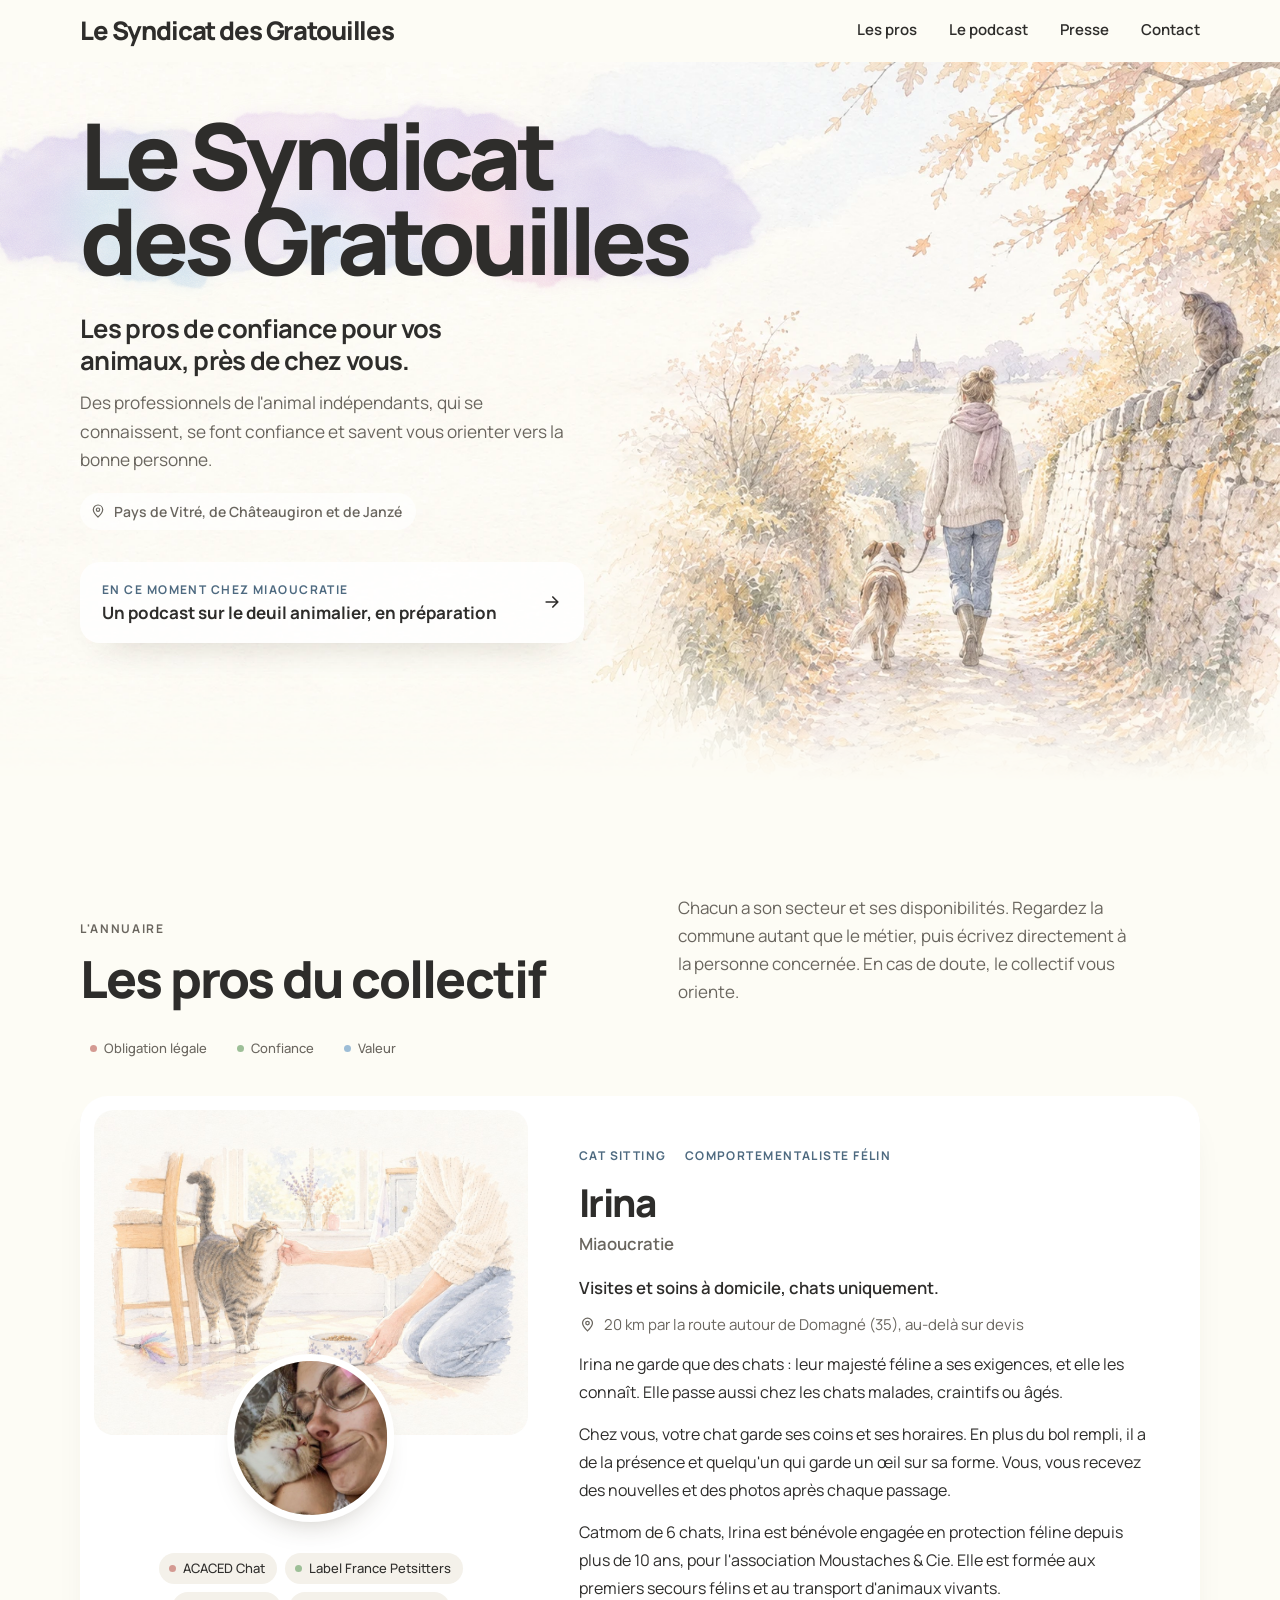
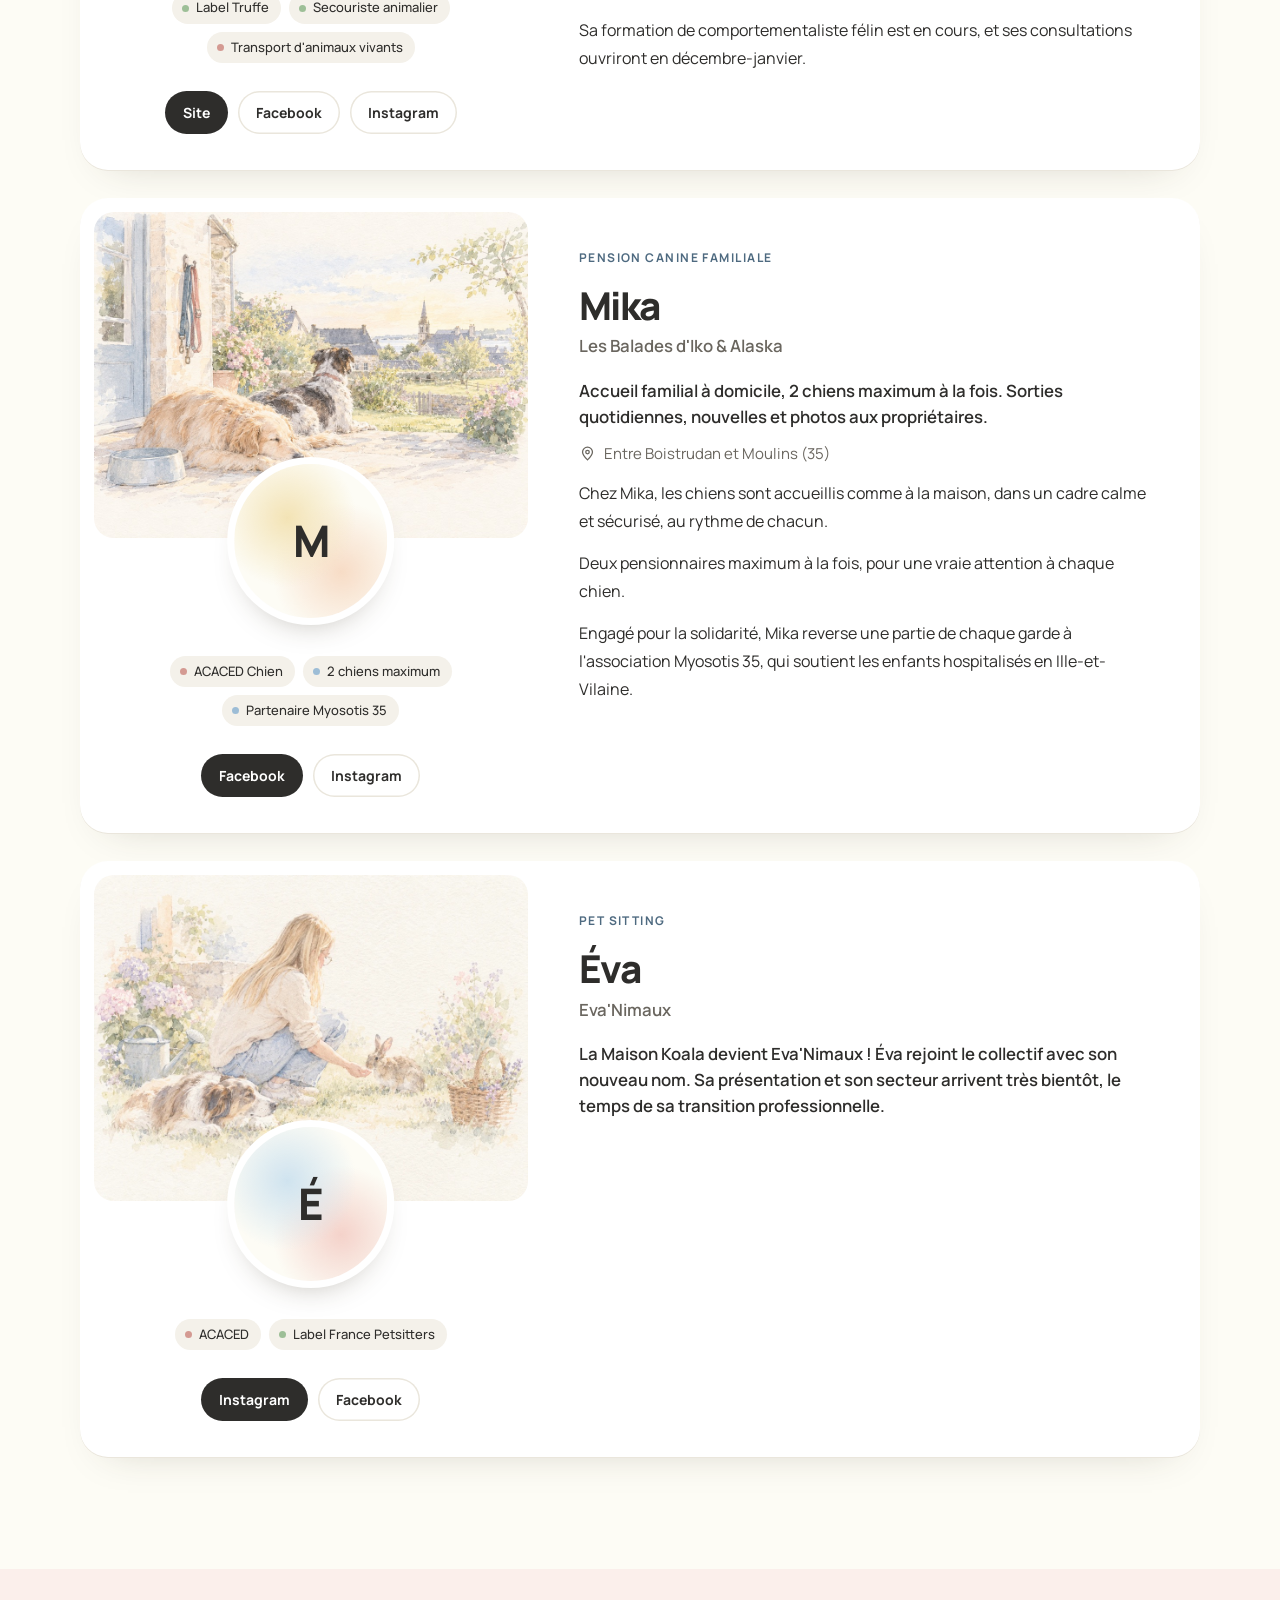
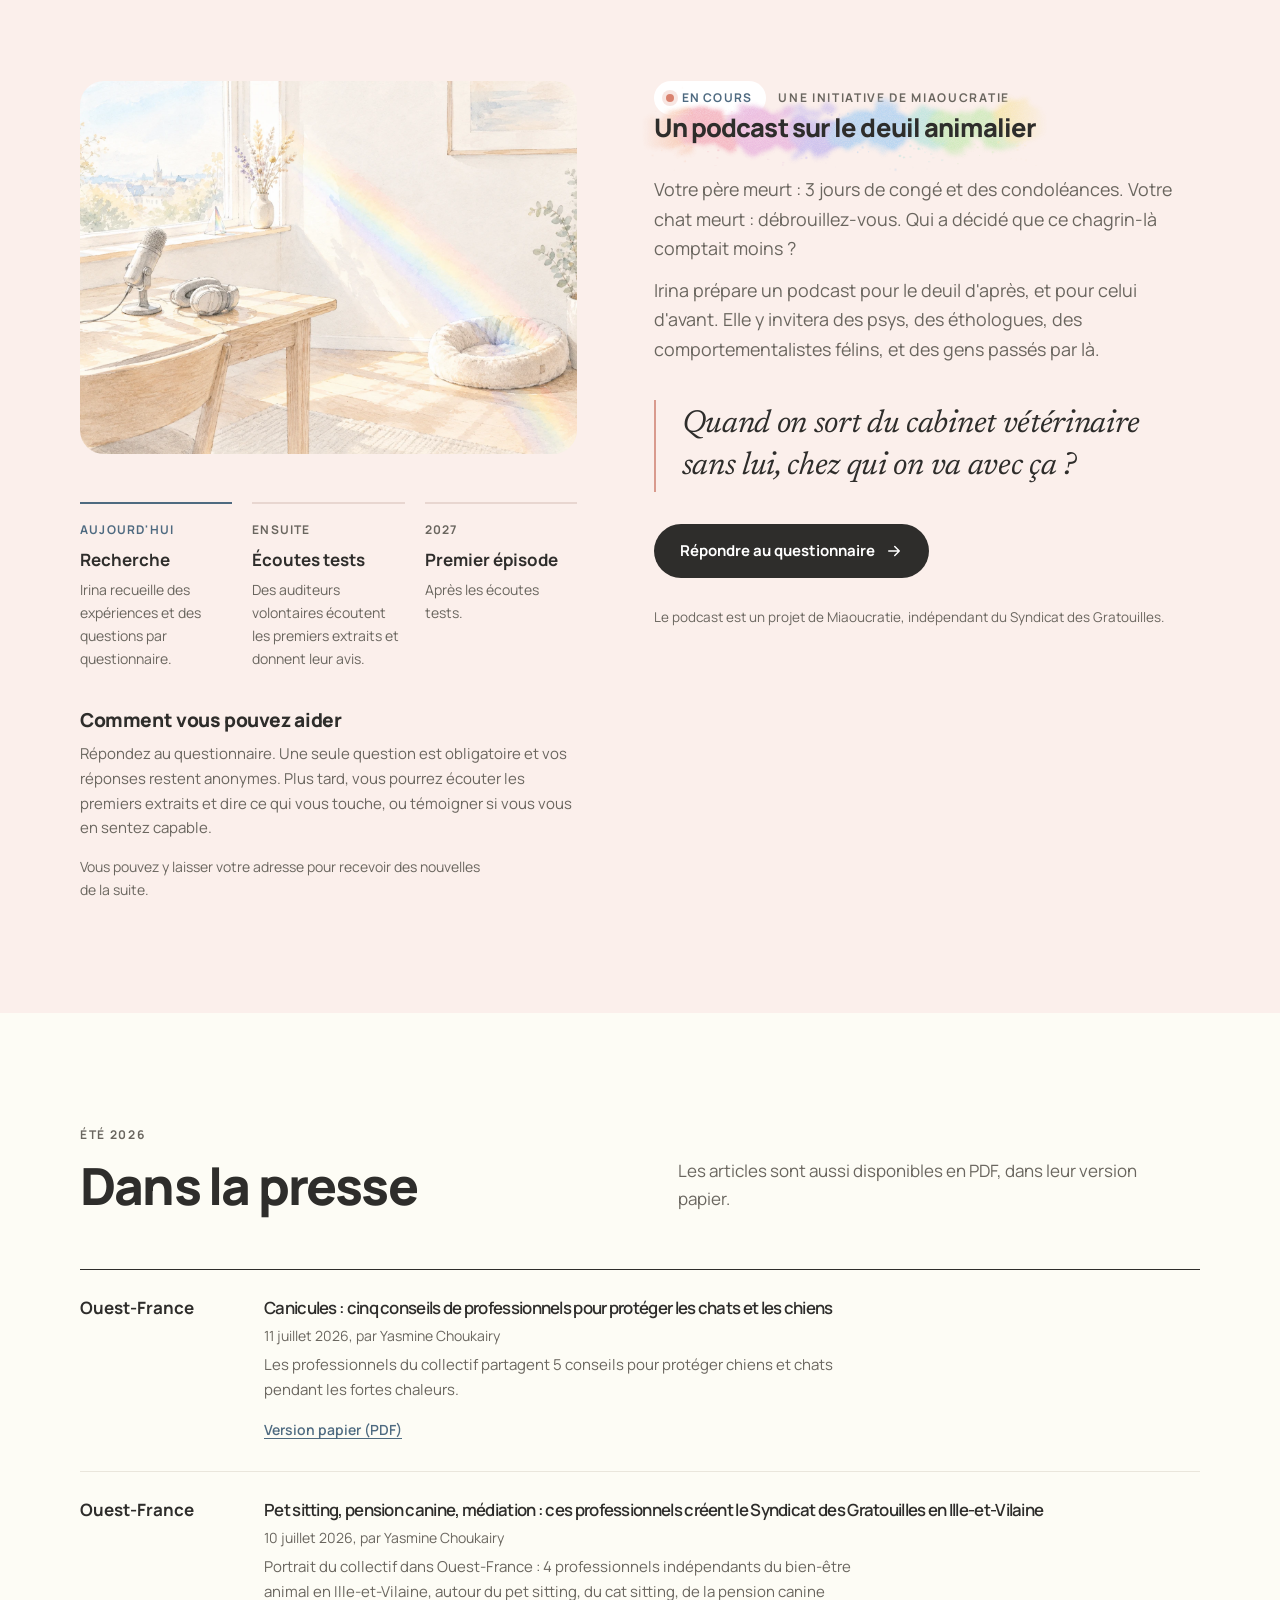
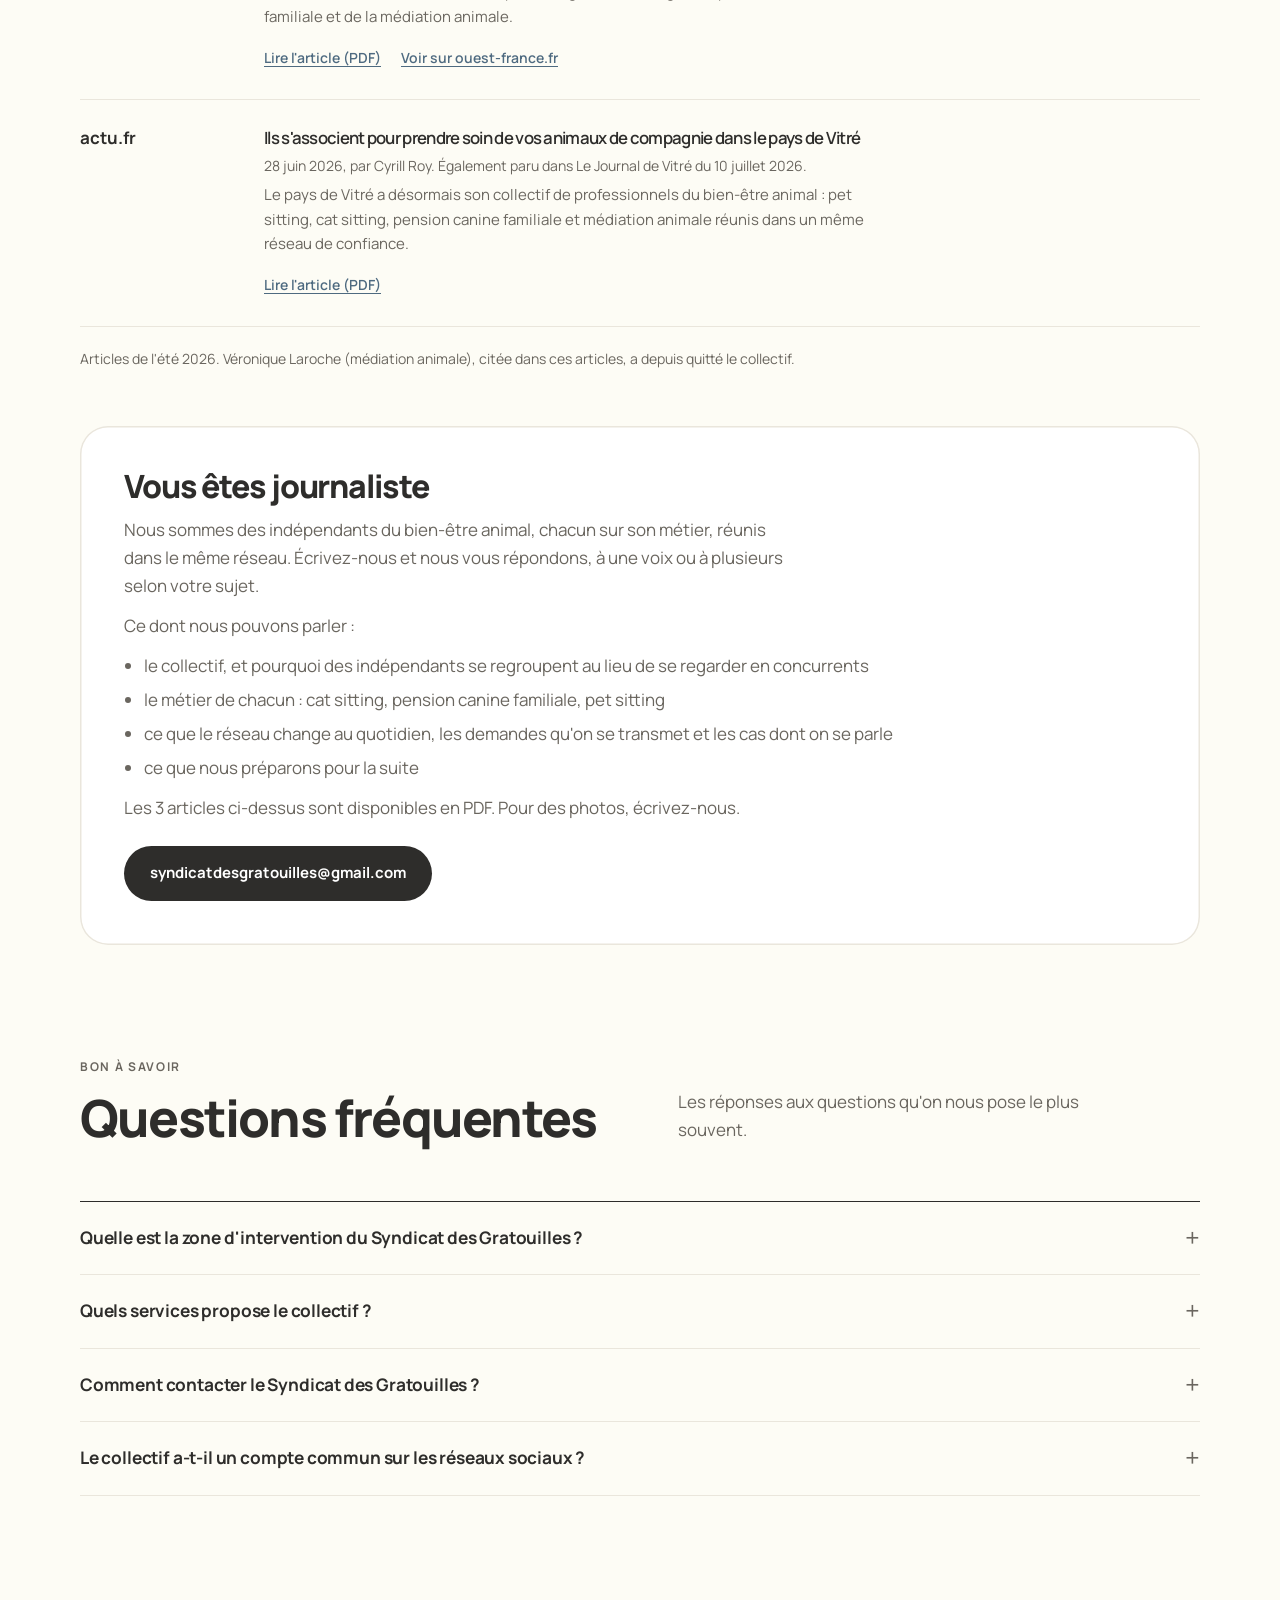
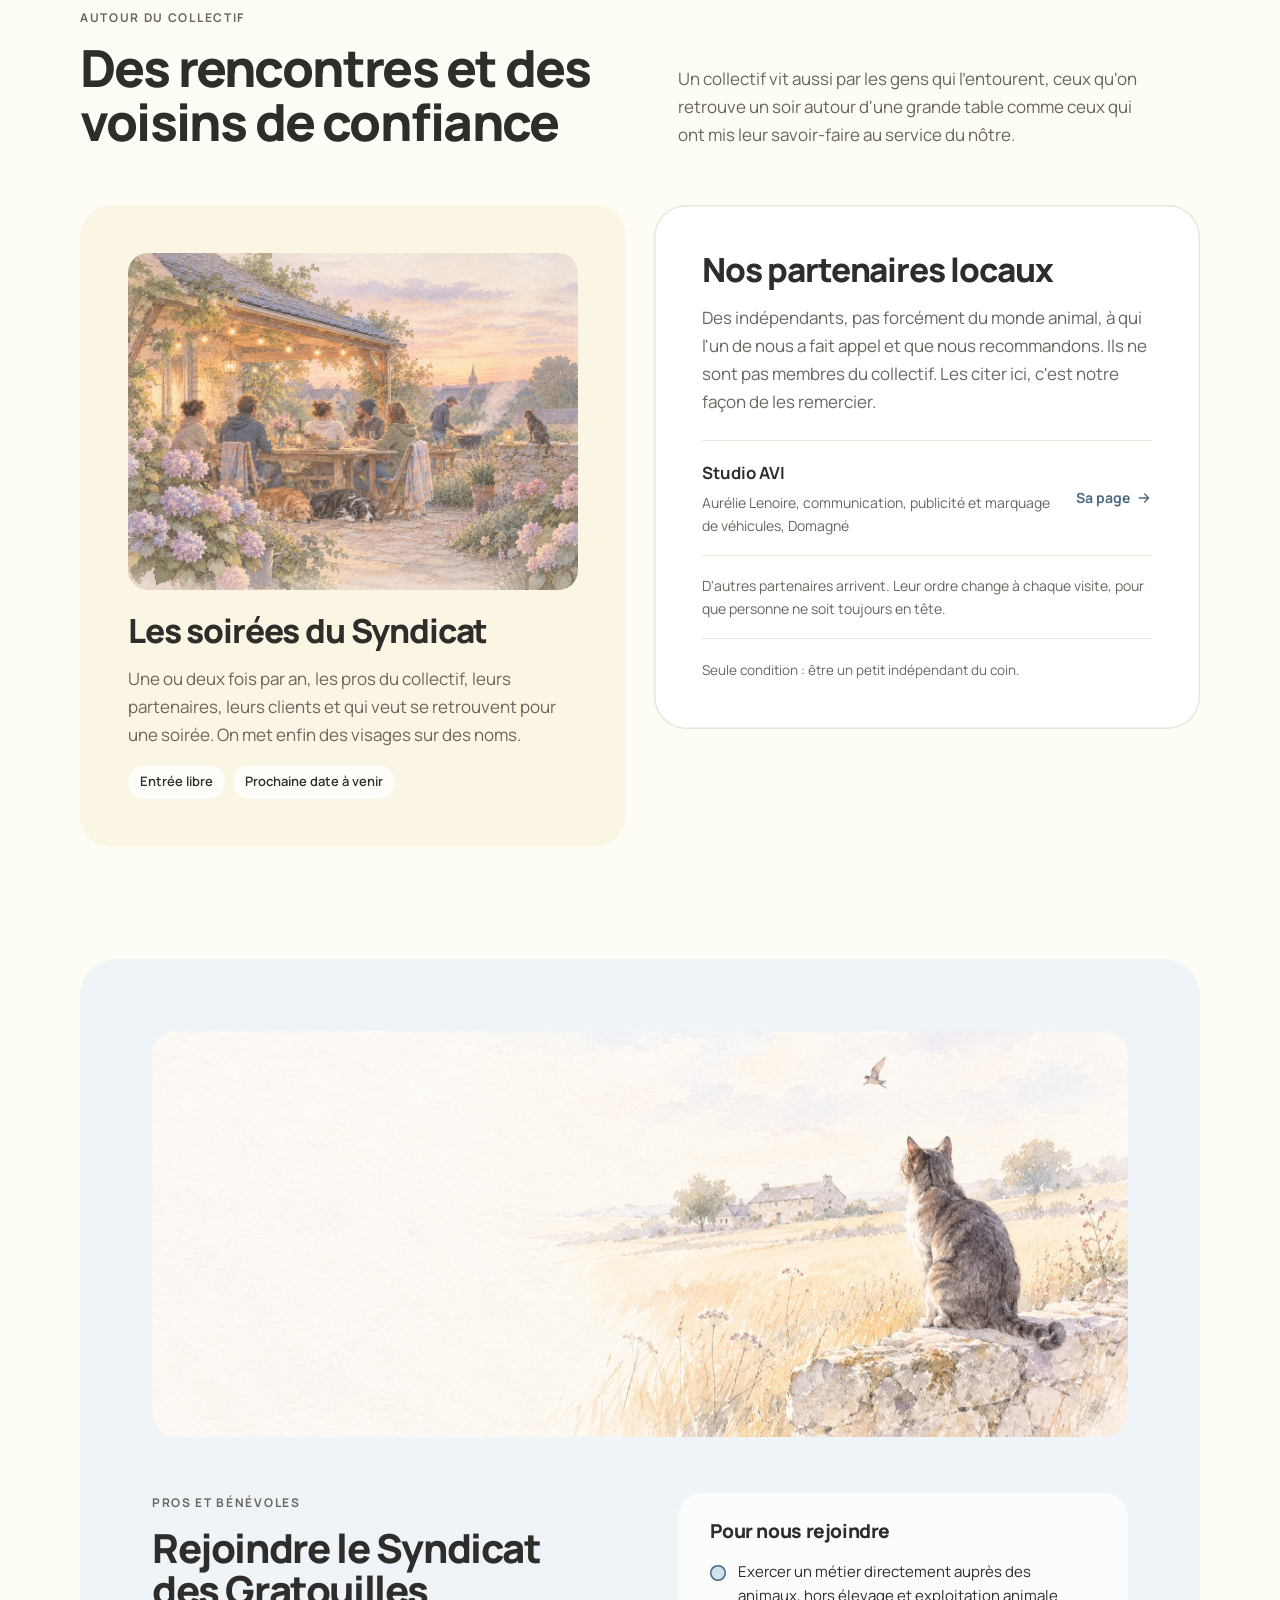
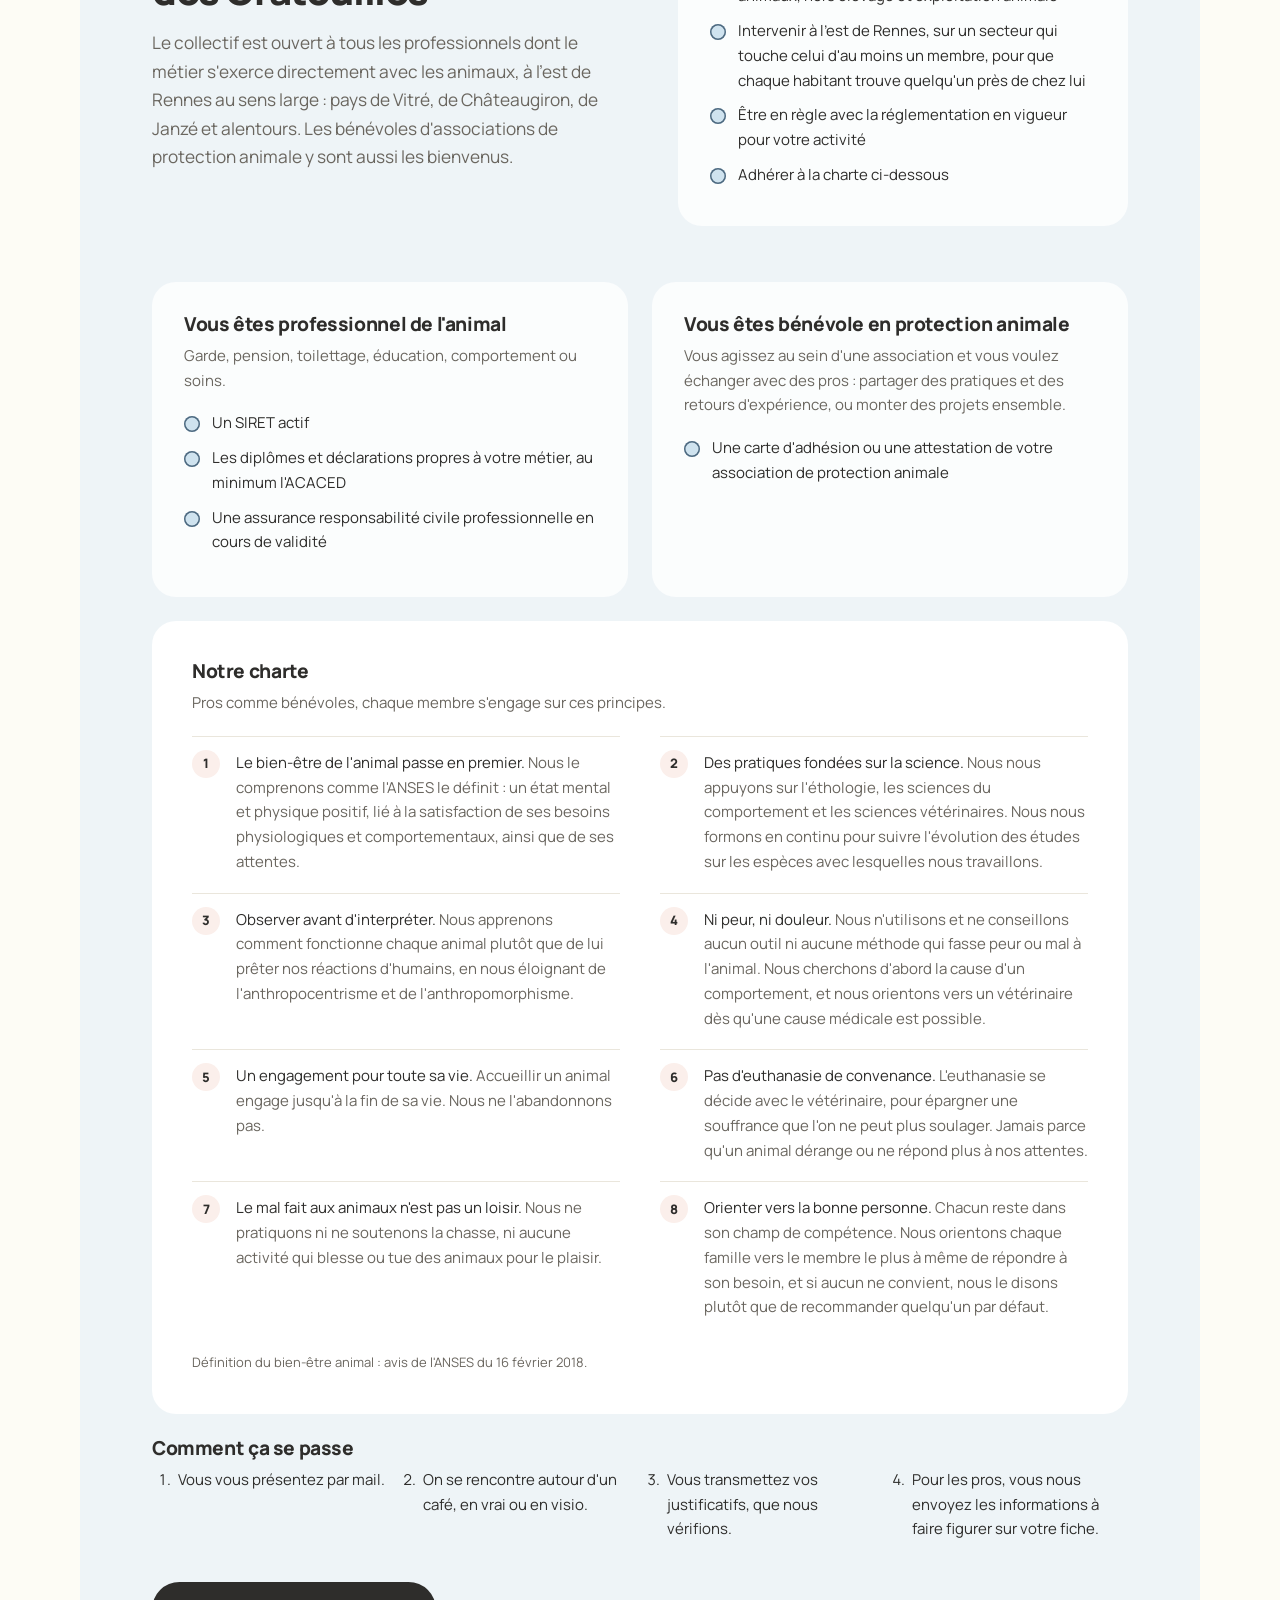
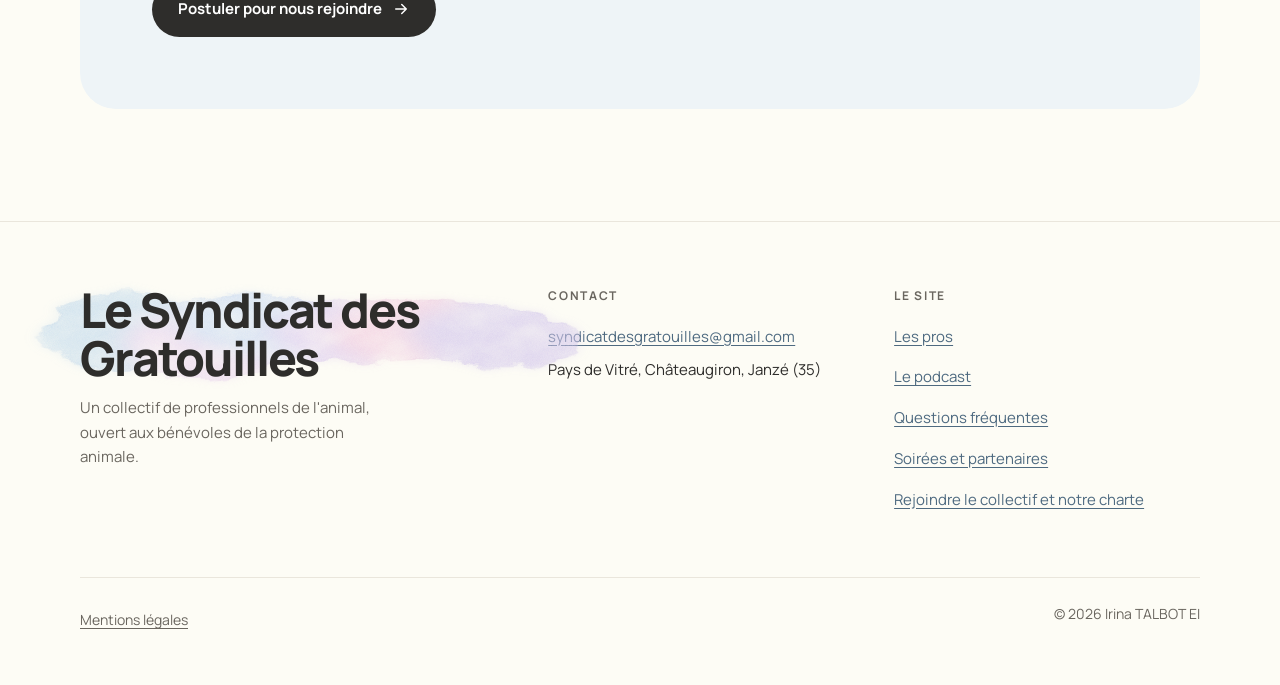
==== commit 14b1a261: "refonte du site, nouvelle charte aquarelle" ====
--- a/index.html
+++ b/index.html
@@ -2,19 +2,18 @@
 <html lang="fr">
 <head>
 <meta charset="utf-8">
-<meta name="viewport" content="width=device-width, initial-scale=1">
-
-<title>Le Syndicat des Gratouilles | Collectif du bien-être animal (35)</title>
-<meta name="description" content="Collectif de professionnels du bien-être animal en Ille-et-Vilaine : pet sitting, cat sitting, pension canine et médiation animale, réunis en réseau de confiance.">
+<meta name="viewport" content="width=device-width, initial-scale=1, viewport-fit=cover">
+
+<title>Le Syndicat des Gratouilles | Pros animaliers de confiance, pays de Vitré (35)</title>
+<meta name="description" content="Annuaire gratuit de professionnels de l'animal de confiance en pays de Vitré, de Châteaugiron et de Janzé : cat sitting, pet sitting, pension canine familiale.">
 <link rel="canonical" href="https://syndicat-des-gratouilles.fr/">
 <link rel="alternate" hreflang="fr-FR" href="https://syndicat-des-gratouilles.fr/">
 <link rel="alternate" hreflang="x-default" href="https://syndicat-des-gratouilles.fr/">
 <meta name="robots" content="index, follow, max-image-preview:large">
-<meta name="theme-color" content="#fcf2e8">
+<meta name="theme-color" content="#FDFCF5">
 <meta name="author" content="Le Syndicat des Gratouilles">
 <meta name="geo.region" content="FR-35">
-<meta name="geo.placename" content="Vitré, Janzé, Domagné">
-<meta name="keywords" content="collectif bien-être animal, professionnels du bien-être animal, pet sitting, cat sitting, pension canine familiale, médiation animale, Ille-et-Vilaine, Vitré, Janzé, Domagné">
+<meta name="geo.placename" content="Vitré, Châteaugiron, Janzé, Domagné">
 
 <!-- Vérification Google Search Console -->
 <meta name="google-site-verification" content="-CPbEJj9IHUrQAxYub_xfNfQmFLimDlldFoqYBxcqwo">
@@ -23,35 +22,34 @@
 <meta property="og:type" content="website">
 <meta property="og:locale" content="fr_FR">
 <meta property="og:site_name" content="Le Syndicat des Gratouilles">
-<meta property="og:title" content="Le Syndicat des Gratouilles, au service des animaux et de leurs humains">
-<meta property="og:description" content="Quatre professionnels indépendants du bien-être animal en Ille-et-Vilaine : pet sitting, cat sitting, pension canine familiale et médiation animale.">
+<meta property="og:title" content="Le Syndicat des Gratouilles, les pros de confiance pour vos animaux">
+<meta property="og:description" content="Annuaire gratuit de professionnels de l'animal de confiance en pays de Vitré, de Châteaugiron et de Janzé : cat sitting, pet sitting, pension canine familiale.">
 <meta property="og:url" content="https://syndicat-des-gratouilles.fr/">
 <meta property="og:image" content="https://syndicat-des-gratouilles.fr/assets/img/og-image.jpg">
 <meta property="og:image:secure_url" content="https://syndicat-des-gratouilles.fr/assets/img/og-image.jpg">
 <meta property="og:image:type" content="image/jpeg">
 <meta property="og:image:width" content="1200">
 <meta property="og:image:height" content="630">
-<meta property="og:image:alt" content="Logo du Syndicat des Gratouilles">
+<meta property="og:image:alt" content="Aquarelle : une promeneuse et son chien sur un chemin d'automne, un chat sur un muret.">
 
 <!-- Twitter Card -->
 <meta name="twitter:card" content="summary_large_image">
-<meta name="twitter:title" content="Le Syndicat des Gratouilles, au service des animaux et de leurs humains">
-<meta name="twitter:description" content="Quatre professionnels indépendants du bien-être animal en Ille-et-Vilaine : pet sitting, cat sitting, pension canine familiale et médiation animale.">
+<meta name="twitter:title" content="Le Syndicat des Gratouilles, les pros de confiance pour vos animaux">
+<meta name="twitter:description" content="Annuaire gratuit de professionnels de l'animal de confiance en pays de Vitré, de Châteaugiron et de Janzé : cat sitting, pet sitting, pension canine familiale.">
 <meta name="twitter:image" content="https://syndicat-des-gratouilles.fr/assets/img/og-image.jpg">
-<meta name="twitter:image:alt" content="Logo du Syndicat des Gratouilles">
+<meta name="twitter:image:alt" content="Aquarelle : une promeneuse et son chien sur un chemin d'automne, un chat sur un muret.">
 
 <!-- Icônes -->
 <link rel="icon" href="favicon.svg" type="image/svg+xml">
 <link rel="apple-touch-icon" href="assets/img/apple-touch-icon.png">
 <link rel="manifest" href="site.webmanifest">
 
-<!-- Préchargement des polices critiques -->
-<link rel="preload" href="assets/fonts/baloobhaina-regular.woff2" as="font" type="font/woff2" crossorigin>
-<link rel="preload" href="assets/fonts/nunitosans-regular.woff2" as="font" type="font/woff2" crossorigin>
-
-<link rel="stylesheet" href="css/style.css?v=20260928h">
-
-<!-- Données structurées : honnêtes, sans adresse ni SIRET inventés -->
+<!-- Polices locales, aucune requête vers un service tiers -->
+<link rel="preload" href="assets/fonts/manrope-latin.woff2" as="font" type="font/woff2" crossorigin>
+<link rel="preload" href="assets/img/accueil.webp" as="image" type="image/webp">
+
+<link rel="stylesheet" href="css/style.css?v=20261015c">
+
 <script type="application/ld+json">
 {
   "@context": "https://schema.org",
@@ -62,28 +60,48 @@
       "name": "Le Syndicat des Gratouilles",
       "url": "https://syndicat-des-gratouilles.fr/",
       "inLanguage": "fr-FR",
-      "publisher": { "@id": "https://syndicat-des-gratouilles.fr/#organization" }
+      "publisher": {
+        "@id": "https://syndicat-des-gratouilles.fr/#organization"
+      }
     },
     {
       "@type": "Organization",
       "@id": "https://syndicat-des-gratouilles.fr/#organization",
       "name": "Le Syndicat des Gratouilles",
-      "slogan": "au service des animaux et de leurs humains",
+      "slogan": "Les pros de confiance pour vos animaux, près de chez vous",
       "url": "https://syndicat-des-gratouilles.fr/",
       "email": "syndicatdesgratouilles@gmail.com",
       "foundingDate": "2026-05-16",
-      "logo": {
-        "@type": "ImageObject",
-        "url": "https://syndicat-des-gratouilles.fr/assets/img/logo.png"
-      },
       "image": "https://syndicat-des-gratouilles.fr/assets/img/og-image.jpg",
       "areaServed": [
-        { "@type": "City", "name": "Domagné" },
-        { "@type": "City", "name": "Vitré" },
-        { "@type": "City", "name": "Janzé" },
-        { "@type": "AdministrativeArea", "name": "Ille-et-Vilaine (35)" }
+        {
+          "@type": "City",
+          "name": "Vitré"
+        },
+        {
+          "@type": "City",
+          "name": "Châteaugiron"
+        },
+        {
+          "@type": "City",
+          "name": "Janzé"
+        },
+        {
+          "@type": "City",
+          "name": "Domagné"
+        },
+        {
+          "@type": "AdministrativeArea",
+          "name": "Ille-et-Vilaine (35)"
+        }
       ],
-      "knowsAbout": ["Pet sitting", "Cat sitting", "Pension canine familiale", "Médiation animale", "Bien-être animal"],
+      "knowsAbout": [
+        "Cat sitting",
+        "Pet sitting",
+        "Pension canine familiale",
+        "Comportement félin",
+        "Bien-être animal"
+      ],
       "contactPoint": {
         "@type": "ContactPoint",
         "email": "syndicatdesgratouilles@gmail.com",
@@ -91,31 +109,31 @@
         "areaServed": "FR",
         "availableLanguage": "French"
       },
-      "description": "Collectif de 4 professionnels indépendants du bien-être animal en Ille-et-Vilaine : pet sitting, cat sitting, pension canine familiale et médiation animale.",
+      "description": "Collectif de professionnels de l'animal indépendants, ouvert aux bénévoles de la protection animale, en pays de Vitré, de Châteaugiron et de Janzé.",
       "member": [
-        { "@type": "Person", "@id": "https://syndicat-des-gratouilles.fr/#eva" },
-        { "@type": "Person", "@id": "https://syndicat-des-gratouilles.fr/#irina" },
-        { "@type": "Person", "@id": "https://syndicat-des-gratouilles.fr/#mika" },
-        { "@type": "Person", "@id": "https://syndicat-des-gratouilles.fr/#vero" }
-      ]
-    },
-    {
-      "@type": "Person",
-      "@id": "https://syndicat-des-gratouilles.fr/#eva",
-      "name": "Éva",
-      "jobTitle": "Pet sitting, Eva'Nimaux (anciennement Maison Koala)",
-      "memberOf": { "@id": "https://syndicat-des-gratouilles.fr/#organization" },
-      "sameAs": [
-        "https://www.instagram.com/evaanimauux/"
+        {
+          "@type": "Person",
+          "@id": "https://syndicat-des-gratouilles.fr/#irina"
+        },
+        {
+          "@type": "Person",
+          "@id": "https://syndicat-des-gratouilles.fr/#mika"
+        },
+        {
+          "@type": "Person",
+          "@id": "https://syndicat-des-gratouilles.fr/#eva"
+        }
       ]
     },
     {
       "@type": "Person",
       "@id": "https://syndicat-des-gratouilles.fr/#irina",
       "name": "Irina",
-      "jobTitle": "Cat sitting, Miaoucratie",
+      "jobTitle": "Cat sitting et comportementaliste félin, Miaoucratie",
       "areaServed": "20 km par la route autour de Domagné (35), au-delà sur devis",
-      "memberOf": { "@id": "https://syndicat-des-gratouilles.fr/#organization" },
+      "memberOf": {
+        "@id": "https://syndicat-des-gratouilles.fr/#organization"
+      },
       "url": "https://miaoucratie.fr/",
       "sameAs": [
         "https://miaoucratie.fr/",
@@ -129,7 +147,9 @@
       "name": "Mika",
       "jobTitle": "Pension canine familiale, Les Balades d'Iko & Alaska",
       "areaServed": "Entre Boistrudan et Moulins (35)",
-      "memberOf": { "@id": "https://syndicat-des-gratouilles.fr/#organization" },
+      "memberOf": {
+        "@id": "https://syndicat-des-gratouilles.fr/#organization"
+      },
       "sameAs": [
         "https://www.facebook.com/profile.php?id=61584388603407",
         "https://www.instagram.com/lesbaladesdikoetalaska"
@@ -137,24 +157,19 @@
     },
     {
       "@type": "Person",
-      "@id": "https://syndicat-des-gratouilles.fr/#vero",
-      "name": "Véro",
-      "alternateName": "Véronique Laroche",
-      "jobTitle": "Médiation animale, Niki & Scoop, les anges à domicile",
-      "areaServed": "Domagné (35)",
-      "memberOf": { "@id": "https://syndicat-des-gratouilles.fr/#organization" },
-      "url": "https://www.nikietscoop.fr/",
+      "@id": "https://syndicat-des-gratouilles.fr/#eva",
+      "name": "Éva",
+      "jobTitle": "Pet sitting, Eva'Nimaux (anciennement Maison Koala)",
+      "memberOf": {
+        "@id": "https://syndicat-des-gratouilles.fr/#organization"
+      },
       "sameAs": [
-        "https://www.nikietscoop.fr/",
-        "https://www.facebook.com/profile.php?id=61580017679317",
-        "https://www.instagram.com/nikietscoop/"
+        "https://www.instagram.com/evaanimauux/"
       ]
     }
   ]
 }
 </script>
-
-<!-- FAQ (éligibilité aux résultats enrichis) -->
 <script type="application/ld+json">
 {
   "@context": "https://schema.org",
@@ -163,492 +178,371 @@
     {
       "@type": "Question",
       "name": "Quelle est la zone d'intervention du Syndicat des Gratouilles ?",
-      "acceptedAnswer": { "@type": "Answer", "text": "Le collectif intervient autour de Domagné, Vitré et Janzé, en Ille-et-Vilaine (35). Chaque membre dispose de son propre secteur, précisé sur sa carte." }
+      "acceptedAnswer": {
+        "@type": "Answer",
+        "text": "Le collectif intervient en pays de Vitré, de Châteaugiron et de Janzé, en Ille-et-Vilaine (35). Chaque membre dispose de son propre secteur, précisé sur sa fiche."
+      }
     },
     {
       "@type": "Question",
       "name": "Quels services propose le collectif ?",
-      "acceptedAnswer": { "@type": "Answer", "text": "Quatre services complémentaires : le pet sitting avec Éva (Eva'Nimaux), le cat sitting avec Irina (Miaoucratie), la pension canine familiale avec Mika (Les Balades d'Iko & Alaska) et la médiation animale avec Véro (Niki & Scoop)." }
+      "acceptedAnswer": {
+        "@type": "Answer",
+        "text": "Trois services complémentaires : le cat sitting avec Irina (Miaoucratie), la pension canine familiale avec Mika (Les Balades d'Iko & Alaska) et le pet sitting avec Éva (Eva'Nimaux)."
+      }
     },
     {
       "@type": "Question",
       "name": "Comment contacter le Syndicat des Gratouilles ?",
-      "acceptedAnswer": { "@type": "Answer", "text": "Le plus simple est d'écrire directement au professionnel concerné, depuis sa carte dans la section des membres. Pour une question sur le collectif, ou si vous ne savez pas vers qui vous tourner : syndicatdesgratouilles@gmail.com." }
+      "acceptedAnswer": {
+        "@type": "Answer",
+        "text": "Le plus simple est d'écrire directement au professionnel concerné, depuis sa fiche dans la section des pros. Pour une question sur le collectif, ou si vous ne savez pas vers qui vous tourner : syndicatdesgratouilles@gmail.com."
+      }
     },
     {
       "@type": "Question",
       "name": "Le collectif a-t-il un compte commun sur les réseaux sociaux ?",
-      "acceptedAnswer": { "@type": "Answer", "text": "Non. Chaque membre gère ses propres réseaux : retrouvez le site, la page Facebook et le compte Instagram de chacun sur sa carte." }
+      "acceptedAnswer": {
+        "@type": "Answer",
+        "text": "Non. Chaque membre gère ses propres réseaux : retrouvez le site, la page Facebook et le compte Instagram de chacun sur sa fiche."
+      }
     }
   ]
 }
 </script>
 </head>
 <body>
-<a class="skip-link" href="#main">Aller au contenu principal</a>
-
-<!-- ============ HEADER ============ -->
-<header class="site-header">
-  <div class="container header-inner">
-    <a class="brand" href="#top" aria-label="Le Syndicat des Gratouilles, accueil">
-      <img src="assets/img/logo.png" width="720" height="347" alt="Le Syndicat des Gratouilles">
-    </a>
-    <button class="nav-toggle" aria-expanded="false" aria-controls="main-nav" aria-label="Ouvrir le menu">
-      <svg viewBox="0 0 24 24" fill="none" stroke="currentColor" stroke-width="2.2" stroke-linecap="round" aria-hidden="true"><path d="M4 7h16M4 12h16M4 17h16"/></svg>
-    </button>
-    <nav class="main-nav" id="main-nav" aria-label="Navigation principale">
-      <ul>
-        <li><a href="#membres">Les membres</a></li>
-        <li><a href="#collectif">Le collectif</a></li>
-        <li><a href="#presse">Presse</a></li>
-        <li><a href="#faq">Questions</a></li>
-        <li><a href="#contact">Contact</a></li>
-      </ul>
-    </nav>
+<a class="skip-link" href="#top">Aller au contenu principal</a>
+<svg width="0" height="0" style="position:absolute" aria-hidden="true">
+  <filter id="lv1" x="-15%" y="-30%" width="130%" height="160%" color-interpolation-filters="sRGB">
+    <feGaussianBlur in="SourceAlpha" stdDeviation="20" result="ba"/>
+    <feComponentTransfer in="ba" result="m0"><feFuncA type="linear" slope="7" intercept="-2.6"/></feComponentTransfer>
+    <feTurbulence type="fractalNoise" baseFrequency="0.016" numOctaves="4" seed="3" result="n"/>
+    <feDisplacementMap in="m0" in2="n" scale="60" xChannelSelector="R" yChannelSelector="G" result="mask"/>
+    <feGaussianBlur in="SourceGraphic" stdDeviation="30" result="col"/>
+    <feComponentTransfer in="col" result="colf"><feFuncA type="linear" slope="2.2" intercept="0"/></feComponentTransfer>
+    <feComposite in="colf" in2="mask" operator="in" result="body"/>
+    <feMorphology in="mask" operator="erode" radius="5" result="er"/>
+    <feComposite in="mask" in2="er" operator="out" result="ring"/>
+    <feGaussianBlur in="ring" stdDeviation="1.6" result="ringb"/>
+    <feComposite in="colf" in2="ringb" operator="in" result="ringc"/>
+    <feComponentTransfer in="ringc" result="ringd"><feFuncR type="linear" slope="0.94"/><feFuncG type="linear" slope="0.93"/><feFuncB type="linear" slope="0.95"/><feFuncA type="linear" slope="0.18"/></feComponentTransfer>
+    <feTurbulence type="fractalNoise" baseFrequency="0.012" numOctaves="3" seed="8" result="v"/>
+    <feColorMatrix in="v" type="matrix" values="0 0 0 0 1  0 0 0 0 1  0 0 0 0 1  0 0 0 1.1 0.25" result="va"/>
+    <feTurbulence type="fractalNoise" baseFrequency="0.6" numOctaves="2" seed="14" result="g"/>
+    <feColorMatrix in="g" type="matrix" values="0 0 0 0 1  0 0 0 0 1  0 0 0 0 1  0 0 0 -0.7 1.12" result="ga"/>
+    <feComposite in="body" in2="va" operator="arithmetic" k1="1" result="b1"/>
+    <feComposite in="b1" in2="ga" operator="arithmetic" k1="1" result="b2"/>
+    <feGaussianBlur in="b2" stdDeviation="16" result="halo"/>
+    <feComponentTransfer in="halo" result="halo2"><feFuncA type="linear" slope="0.7"/></feComponentTransfer>
+    <feMerge><feMergeNode in="halo2"/><feMergeNode in="b2"/><feMergeNode in="ringd"/></feMerge>
+  </filter>
+  <filter id="lv2" x="-10%" y="-40%" width="120%" height="180%" color-interpolation-filters="sRGB">
+    <feTurbulence type="fractalNoise" baseFrequency="0.03" numOctaves="3" seed="29" result="n"/>
+    <feDisplacementMap in="SourceGraphic" in2="n" scale="26" xChannelSelector="R" yChannelSelector="G" result="d"/>
+    <feGaussianBlur in="d" stdDeviation="5" result="s"/>
+    <feComponentTransfer in="s" result="s1"><feFuncA type="linear" slope="1.35"/></feComponentTransfer>
+    <feTurbulence type="fractalNoise" baseFrequency="0.5" numOctaves="2" seed="41" result="g"/>
+    <feColorMatrix in="g" type="matrix" values="0 0 0 0 1  0 0 0 0 1  0 0 0 0 1  0 0 0 -0.55 1.2" result="ga"/>
+    <feComposite in="s1" in2="ga" operator="arithmetic" k1="1"/>
+  </filter>
+  <filter id="lv3" x="-15%" y="-30%" width="130%" height="160%" color-interpolation-filters="sRGB">
+    <feGaussianBlur in="SourceAlpha" stdDeviation="20" result="ba"/>
+    <feComponentTransfer in="ba" result="m0"><feFuncA type="linear" slope="7" intercept="-2.6"/></feComponentTransfer>
+    <feTurbulence type="fractalNoise" baseFrequency="0.016" numOctaves="4" seed="51" result="n"/>
+    <feDisplacementMap in="m0" in2="n" scale="60" xChannelSelector="R" yChannelSelector="G" result="mask"/>
+    <feGaussianBlur in="SourceGraphic" stdDeviation="30" result="col"/>
+    <feComponentTransfer in="col" result="colf"><feFuncA type="linear" slope="2.2" intercept="0"/></feComponentTransfer>
+    <feComposite in="colf" in2="mask" operator="in" result="body"/>
+    <feMorphology in="mask" operator="erode" radius="5" result="er"/>
+    <feComposite in="mask" in2="er" operator="out" result="ring"/>
+    <feGaussianBlur in="ring" stdDeviation="1.6" result="ringb"/>
+    <feComposite in="colf" in2="ringb" operator="in" result="ringc"/>
+    <feComponentTransfer in="ringc" result="ringd"><feFuncR type="linear" slope="0.94"/><feFuncG type="linear" slope="0.93"/><feFuncB type="linear" slope="0.95"/><feFuncA type="linear" slope="0.18"/></feComponentTransfer>
+    <feTurbulence type="fractalNoise" baseFrequency="0.012" numOctaves="3" seed="56" result="v"/>
+    <feColorMatrix in="v" type="matrix" values="0 0 0 0 1  0 0 0 0 1  0 0 0 0 1  0 0 0 1.1 0.25" result="va"/>
+    <feTurbulence type="fractalNoise" baseFrequency="0.6" numOctaves="2" seed="62" result="g"/>
+    <feColorMatrix in="g" type="matrix" values="0 0 0 0 1  0 0 0 0 1  0 0 0 0 1  0 0 0 -0.7 1.12" result="ga"/>
+    <feComposite in="body" in2="va" operator="arithmetic" k1="1" result="b1"/>
+    <feComposite in="b1" in2="ga" operator="arithmetic" k1="1" result="b2"/>
+    <feGaussianBlur in="b2" stdDeviation="16" result="halo"/>
+    <feComponentTransfer in="halo" result="halo2"><feFuncA type="linear" slope="0.7"/></feComponentTransfer>
+    <feMerge><feMergeNode in="halo2"/><feMergeNode in="b2"/><feMergeNode in="ringd"/></feMerge>
+  </filter>
+  <symbol id="pin" viewBox="0 0 24 24"><path d="M12 21s-7-6.4-7-11a7 7 0 0 1 14 0c0 4.6-7 11-7 11z" fill="none" stroke="currentColor" stroke-width="1.8"/><circle cx="12" cy="10" r="2.5" fill="none" stroke="currentColor" stroke-width="1.8"/></symbol>
+  <symbol id="arrow" viewBox="0 0 24 24"><path d="M5 12h14M13 6l6 6-6 6" fill="none" stroke="currentColor" stroke-width="2" stroke-linecap="round" stroke-linejoin="round"/></symbol>
+</svg>
+
+<header class="site-head"><div class="in">
+  <a class="brand" href="#top">Le Syndicat des Gratouilles</a>
+  <button class="nav-toggle" type="button" aria-expanded="false" aria-controls="menu" aria-label="Ouvrir le menu"><span></span><span></span><span></span></button>
+  <nav class="nav" id="menu" aria-label="Navigation principale"><a href="#pros">Les pros</a><a href="#podcast">Le podcast</a><a href="#presse">Presse</a><a href="#contact">Contact</a></nav>
+</div></header>
+
+<main id="top">
+  <section class="hero" aria-labelledby="h1">
+    <img class="hero-img" src="assets/img/accueil.webp" width="1672" height="941" alt="Aquarelle : une femme promène son chien sur un chemin creux d'automne, un chat les observe du haut d'un muret en pierre, un clocher au loin.">
+    <div class="hero-copy"><div class="in"><div class="box">
+      <h1 id="h1" class="wordmark"><svg class="lavis" data-saison viewBox="0 0 1000 420" preserveAspectRatio="none" aria-hidden="true" focusable="false"><g filter="url(#lv1)"><ellipse cx="106" cy="214" rx="205" ry="126" transform="rotate(0 106 214)" fill="#D3C7EC"/><ellipse cx="215" cy="231" rx="179" ry="133" transform="rotate(-9 215 231)" fill="#C2DAEC"/><ellipse cx="354" cy="181" rx="199" ry="136" transform="rotate(-14 354 181)" fill="#E9D4EE"/><ellipse cx="537" cy="221" rx="187" ry="112" transform="rotate(-15 537 221)" fill="#C9DAF2"/><ellipse cx="595" cy="177" rx="203" ry="132" transform="rotate(8 595 177)" fill="#DCCBEF"/><ellipse cx="755" cy="234" rx="181" ry="134" transform="rotate(-0 755 234)" fill="#F1CADF"/><ellipse cx="857" cy="221" rx="174" ry="130" transform="rotate(13 857 221)" fill="#D3C7EC"/></g></svg><span class="w1">Le Syndicat</span> <span class="w2">des <span class="gr">Gratouilles</span></span></h1>
+      <p class="promise">Les pros de confiance pour vos animaux, près de chez vous.</p>
+      <p class="sub">Des professionnels de l'animal indépendants, qui se connaissent, se font confiance et savent vous orienter vers la bonne personne.</p>
+      <p class="where"><svg><use href="#pin"/></svg>Pays de Vitré, de Châteaugiron et de Janzé</p>
+      <a class="now" href="#podcast"><span><span class="k">En ce moment chez Miaoucratie</span><b>Un podcast sur le deuil animalier, en préparation</b></span><svg><use href="#arrow"/></svg></a>
+    </div></div></div>
+  </section>
+
+  <section class="sec" id="pros" aria-labelledby="t-pros">
+    <div class="in">
+      <div class="head">
+        <div><p class="eyebrow">L'annuaire</p><h2 id="t-pros">Les pros du collectif</h2></div>
+        <p>Chacun a son secteur et ses disponibilités. Regardez la commune autant que le métier, puis écrivez directement à la personne concernée. En cas de doute, le collectif vous oriente.</p>
+      </div>
+      <ul class="legend" aria-label="Légende des étiquettes"><li class="t-legal">Obligation légale</li><li class="t-trust">Confiance</li><li class="t-value">Valeur</li></ul>
+      <div class="fiches">
+        <article class="fiche" id="pro-irina" aria-labelledby="n-irina">
+          <div class="fiche-media"><img class="fiche-img" src="assets/img/carte-irina.jpg" width="1000" height="750" alt="Aquarelle : dans une cuisine lumineuse, une main gratouille le menton d'un chat tigré près d'une chaise, l'autre pose sa gamelle." loading="lazy"><span class="avatar"><img src="assets/img/irina-mali.jpg" width="320" height="320" alt="Irina et Mali, joue contre joue"></span></div>
+          <div class="fiche-aside"><ul class="labels" aria-label="Labels et formations"><li class="t-legal"><span class="sr">Obligation légale&nbsp;: </span>ACACED Chat</li><li class="t-trust"><span class="sr">Confiance&nbsp;: </span>Label France Petsitters</li><li class="t-trust"><span class="sr">Confiance&nbsp;: </span>Label Truffe</li><li class="t-trust"><span class="sr">Confiance&nbsp;: </span>Secouriste animalier</li><li class="t-legal"><span class="sr">Obligation légale&nbsp;: </span>Transport d'animaux vivants</li></ul>
+            <div class="links"><a class="lk" href="https://miaoucratie.fr/" target="_blank" rel="noopener">Site</a><a class="lk" href="https://www.facebook.com/profile.php?id=61586236644978" target="_blank" rel="noopener">Facebook</a><a class="lk" href="https://www.instagram.com/miaoucratie" target="_blank" rel="noopener">Instagram</a></div>
+          </div>
+          <div class="fiche-body">
+            <div class="acts"><span>Cat sitting</span><span>Comportementaliste félin</span></div>
+            <h3 id="n-irina">Irina</h3>
+            <span class="brand-name">Miaoucratie</span>
+            <p class="service">Visites et soins à domicile, chats uniquement.</p>
+            <p class="zone"><svg><use href="#pin"/></svg>20&nbsp;km par la route autour de Domagné (35), au-delà sur devis</p>
+            <div class="bio"><p>Irina ne garde que des chats&nbsp;: leur majesté féline a ses exigences, et elle les connaît. Elle passe aussi chez les chats malades, craintifs ou âgés.</p><p>Chez vous, votre chat garde ses coins et ses horaires. En plus du bol rempli, il a de la présence et quelqu'un qui garde un œil sur sa forme. Vous, vous recevez des nouvelles et des photos après chaque passage.</p><p>Catmom de 6&nbsp;chats, Irina est bénévole engagée en protection féline depuis plus de 10&nbsp;ans, pour l'association Moustaches &amp; Cie. Elle est formée aux premiers secours félins et au transport d'animaux vivants.</p><p>Sa formation de comportementaliste félin est en cours, et ses consultations ouvriront en décembre-janvier.</p></div>
+          </div>
+        </article>
+        <article class="fiche" id="pro-mika" aria-labelledby="n-mika">
+          <div class="fiche-media"><img class="fiche-img" src="assets/img/carte-mika.jpg" width="1000" height="750" alt="Aquarelle : deux chiens se reposent sur la terrasse d'une maison en pierre, les laisses accrochées au mur, un clocher au loin." loading="lazy"><span class="avatar" style="--a1:var(--beurre);--a2:var(--peche)" title="Portrait à venir">M</span></div>
+          <div class="fiche-aside"><ul class="labels" aria-label="Labels et formations"><li class="t-legal"><span class="sr">Obligation légale&nbsp;: </span>ACACED Chien</li><li class="t-value"><span class="sr">Valeur&nbsp;: </span>2 chiens maximum</li><li class="t-value"><span class="sr">Valeur&nbsp;: </span>Partenaire Myosotis 35</li></ul>
+            <div class="links"><a class="lk" href="https://www.facebook.com/profile.php?id=61584388603407" target="_blank" rel="noopener">Facebook</a><a class="lk" href="https://www.instagram.com/lesbaladesdikoetalaska" target="_blank" rel="noopener">Instagram</a></div>
+          </div>
+          <div class="fiche-body">
+            <div class="acts"><span>Pension canine familiale</span></div>
+            <h3 id="n-mika">Mika</h3>
+            <span class="brand-name">Les Balades d'Iko &amp; Alaska</span>
+            <p class="service">Accueil familial à domicile, 2 chiens maximum à la fois. Sorties quotidiennes, nouvelles et photos aux propriétaires.</p>
+            <p class="zone"><svg><use href="#pin"/></svg>Entre Boistrudan et Moulins (35)</p>
+            <div class="bio"><p>Chez Mika, les chiens sont accueillis comme à la maison, dans un cadre calme et sécurisé, au rythme de chacun.</p><p>Deux pensionnaires maximum à la fois, pour une vraie attention à chaque chien.</p><p>Engagé pour la solidarité, Mika reverse une partie de chaque garde à l'association Myosotis 35, qui soutient les enfants hospitalisés en Ille-et-Vilaine.</p></div>
+          </div>
+        </article>
+        <article class="fiche" id="pro-eva" aria-labelledby="n-eva">
+          <div class="fiche-media"><img class="fiche-img" src="assets/img/carte-eva.jpg" width="1000" height="750" alt="Aquarelle : dans un jardin, une jeune femme blonde aux cheveux longs, accroupie, tend la main à un lapin, un chien couché à côté." loading="lazy"><span class="avatar" style="--a1:var(--ciel);--a2:var(--rose)" title="Portrait à venir">É</span></div>
+          <div class="fiche-aside"><ul class="labels" aria-label="Labels et formations"><li class="t-legal"><span class="sr">Obligation légale&nbsp;: </span>ACACED</li><li class="t-trust"><span class="sr">Confiance&nbsp;: </span>Label France Petsitters</li></ul>
+            <div class="links"><a class="lk" href="https://www.instagram.com/evaanimauux/" target="_blank" rel="noopener">Instagram</a><a class="lk" href="https://www.facebook.com/profile.php?id=61550557575785" target="_blank" rel="noopener">Facebook</a></div>
+          </div>
+          <div class="fiche-body">
+            <div class="acts"><span>Pet sitting</span></div>
+            <h3 id="n-eva">Éva</h3>
+            <span class="brand-name">Eva'Nimaux</span>
+            <p class="service">La Maison Koala devient Eva'Nimaux&nbsp;! Éva rejoint le collectif avec son nouveau nom. Sa présentation et son secteur arrivent très bientôt, le temps de sa transition professionnelle.</p>
+          </div>
+        </article>
+      </div>
+    </div>
+  </section>
+
+  <div class="podwrap">
+  <section class="sec" id="podcast" aria-labelledby="t-pod">
+    <div class="in pod">
+      <div class="pod-left">
+        <img class="pod-img" src="assets/img/podcast.webp" width="1448" height="1086" alt="Aquarelle : un micro et un casque sur un bureau clair ; la lumière traverse un prisme et dessine un arc-en-ciel jusqu'à un panier de chat vide." loading="lazy">
+        <ol class="steps">
+          <li class="now-step"><em>Aujourd'hui</em><b>Recherche</b><small>Irina recueille des expériences et des questions par questionnaire.</small></li>
+          <li><em>Ensuite</em><b>Écoutes tests</b><small>Des auditeurs volontaires écoutent les premiers extraits et donnent leur avis.</small></li>
+          <li><em>2027</em><b>Premier épisode</b><small>Après les écoutes tests.</small></li>
+        </ol>
+        <div class="help"><h3>Comment vous pouvez aider</h3><p class="help-txt">Répondez au questionnaire. Une seule question est obligatoire et vos réponses restent anonymes. Plus tard, vous pourrez écouter les premiers extraits et dire ce qui vous touche, ou témoigner si vous vous en sentez capable.</p></div>
+        <p class="note-addr">Vous pouvez y laisser votre adresse pour recevoir des nouvelles de la suite.</p>
+      </div>
+      <div class="pod-right">
+        <div class="who"><span class="tag-now">En cours</span><span class="eyebrow">Une initiative de Miaoucratie</span></div>
+        <h2 id="t-pod" class="lavis-host"><svg class="lavis lavis-arc" viewBox="0 0 1000 180" preserveAspectRatio="none" aria-hidden="true" focusable="false"><defs><linearGradient id="arcfade" x1="0" x2="1" y1="0" y2="0"><stop offset="0" stop-color="#fff" stop-opacity="0"/><stop offset=".12" stop-color="#fff" stop-opacity="1"/><stop offset=".88" stop-color="#fff" stop-opacity="1"/><stop offset="1" stop-color="#fff" stop-opacity="0"/></linearGradient><mask id="arcmask" maskUnits="userSpaceOnUse" x="0" y="0" width="1000" height="180"><rect width="1000" height="180" fill="url(#arcfade)"/></mask></defs><g mask="url(#arcmask)"><g filter="url(#lv2)"><ellipse cx="31" cy="99" rx="69" ry="30" transform="rotate(13 31 99)" fill="#F7C6AE" opacity="0.78"/><ellipse cx="91" cy="79" rx="46" ry="31" transform="rotate(12 91 79)" fill="#F7C6AE" opacity="0.66"/><ellipse cx="141" cy="85" rx="66" ry="39" transform="rotate(-5 141 85)" fill="#F5B9C4" opacity="0.85"/><ellipse cx="180" cy="99" rx="67" ry="28" transform="rotate(10 180 99)" fill="#F5B9C4" opacity="0.74"/><ellipse cx="268" cy="82" rx="58" ry="38" transform="rotate(7 268 82)" fill="#EBBDE0" opacity="0.68"/><ellipse cx="291" cy="102" rx="57" ry="40" transform="rotate(-18 291 102)" fill="#EBBDE0" opacity="0.80"/><ellipse cx="373" cy="102" rx="45" ry="31" transform="rotate(-22 373 102)" fill="#EBBDE0" opacity="0.79"/><ellipse cx="412" cy="103" rx="54" ry="37" transform="rotate(18 412 103)" fill="#CDC2EE" opacity="0.66"/><ellipse cx="474" cy="103" rx="58" ry="31" transform="rotate(-12 474 103)" fill="#CDC2EE" opacity="0.80"/><ellipse cx="517" cy="93" rx="59" ry="34" transform="rotate(-19 517 93)" fill="#B9D5F1" opacity="0.76"/><ellipse cx="598" cy="85" rx="53" ry="39" transform="rotate(4 598 85)" fill="#B9D5F1" opacity="0.67"/><ellipse cx="621" cy="97" rx="54" ry="33" transform="rotate(-11 621 97)" fill="#B9D5F1" opacity="0.76"/><ellipse cx="702" cy="85" rx="47" ry="40" transform="rotate(21 702 85)" fill="#B8E4DD" opacity="0.61"/><ellipse cx="751" cy="95" rx="55" ry="36" transform="rotate(23 751 95)" fill="#D2EABF" opacity="0.75"/><ellipse cx="800" cy="81" rx="51" ry="28" transform="rotate(-19 800 81)" fill="#D2EABF" opacity="0.65"/><ellipse cx="872" cy="91" rx="65" ry="39" transform="rotate(16 872 91)" fill="#D2EABF" opacity="0.61"/><ellipse cx="930" cy="79" rx="64" ry="38" transform="rotate(8 930 79)" fill="#F7E5AE" opacity="0.70"/><ellipse cx="955" cy="78" rx="61" ry="29" transform="rotate(2 955 78)" fill="#F7E5AE" opacity="0.67"/><ellipse cx="190" cy="113" rx="30" ry="14" transform="rotate(26 190 113)" fill="#F5B9C4" opacity="0.41"/><ellipse cx="415" cy="114" rx="22" ry="10" transform="rotate(-1 415 114)" fill="#CDC2EE" opacity="0.55"/><ellipse cx="932" cy="41" rx="24" ry="13" transform="rotate(-36 932 41)" fill="#F7E5AE" opacity="0.56"/><ellipse cx="927" cy="42" rx="24" ry="14" transform="rotate(-11 927 42)" fill="#F7E5AE" opacity="0.60"/><ellipse cx="734" cy="124" rx="22" ry="9" transform="rotate(-32 734 124)" fill="#B8E4DD" opacity="0.35"/><ellipse cx="907" cy="55" rx="22" ry="13" transform="rotate(3 907 55)" fill="#F7E5AE" opacity="0.47"/><ellipse cx="51" cy="117" rx="14" ry="17" transform="rotate(-13 51 117)" fill="#F7C6AE" opacity="0.43"/><ellipse cx="88" cy="54" rx="27" ry="8" transform="rotate(-2 88 54)" fill="#F7C6AE" opacity="0.58"/><ellipse cx="603" cy="46" rx="29" ry="18" transform="rotate(-4 603 46)" fill="#B9D5F1" opacity="0.56"/><ellipse cx="890" cy="44" rx="28" ry="12" transform="rotate(-35 890 44)" fill="#F7E5AE" opacity="0.48"/><ellipse cx="213" cy="120" rx="20" ry="13" transform="rotate(26 213 120)" fill="#F5B9C4" opacity="0.59"/><ellipse cx="413" cy="53" rx="32" ry="9" transform="rotate(20 413 53)" fill="#CDC2EE" opacity="0.55"/><ellipse cx="616" cy="121" rx="16" ry="9" transform="rotate(27 616 121)" fill="#B9D5F1" opacity="0.58"/><ellipse cx="796" cy="115" rx="18" ry="15" transform="rotate(-15 796 115)" fill="#D2EABF" opacity="0.40"/><ellipse cx="376" cy="54" rx="32" ry="14" transform="rotate(23 376 54)" fill="#CDC2EE" opacity="0.37"/><ellipse cx="443" cy="134" rx="25" ry="17" transform="rotate(13 443 134)" fill="#CDC2EE" opacity="0.39"/><ellipse cx="580" cy="126" rx="30" ry="11" transform="rotate(35 580 126)" fill="#B9D5F1" opacity="0.37"/><ellipse cx="257" cy="46" rx="22" ry="11" transform="rotate(21 257 46)" fill="#EBBDE0" opacity="0.54"/><ellipse cx="775" cy="138" rx="23" ry="13" transform="rotate(-10 775 138)" fill="#D2EABF" opacity="0.51"/><ellipse cx="348" cy="56" rx="30" ry="12" transform="rotate(-26 348 56)" fill="#EBBDE0" opacity="0.58"/><ellipse cx="107" cy="137" rx="22" ry="9" transform="rotate(-28 107 137)" fill="#F7C6AE" opacity="0.42"/><ellipse cx="393" cy="138" rx="23" ry="9" transform="rotate(-32 393 138)" fill="#CDC2EE" opacity="0.55"/><ellipse cx="857" cy="119" rx="18" ry="17" transform="rotate(27 857 119)" fill="#D2EABF" opacity="0.46"/><ellipse cx="289" cy="59" rx="31" ry="14" transform="rotate(31 289 59)" fill="#EBBDE0" opacity="0.35"/><ellipse cx="839" cy="58" rx="26" ry="12" transform="rotate(9 839 58)" fill="#D2EABF" opacity="0.52"/><ellipse cx="453" cy="47" rx="18" ry="10" transform="rotate(-11 453 47)" fill="#CDC2EE" opacity="0.57"/></g><g><circle cx="457" cy="149" r="1.6" fill="#CDC2EE" opacity="0.70"/><circle cx="922" cy="154" r="0.6" fill="#F7E5AE" opacity="0.64"/><circle cx="146" cy="94" r="1.3" fill="#F5B9C4" opacity="0.53"/><circle cx="487" cy="60" r="1.9" fill="#CDC2EE" opacity="0.46"/><circle cx="933" cy="38" r="1.1" fill="#F7E5AE" opacity="0.37"/><circle cx="410" cy="52" r="0.5" fill="#CDC2EE" opacity="0.30"/><circle cx="305" cy="65" r="0.8" fill="#EBBDE0" opacity="0.49"/><circle cx="383" cy="85" r="2.2" fill="#CDC2EE" opacity="0.36"/><circle cx="611" cy="174" r="0.6" fill="#B9D5F1" opacity="0.70"/><circle cx="123" cy="57" r="1.9" fill="#F7C6AE" opacity="0.50"/><circle cx="518" cy="114" r="1.8" fill="#B9D5F1" opacity="0.63"/><circle cx="940" cy="131" r="1.4" fill="#F7E5AE" opacity="0.40"/><circle cx="733" cy="107" r="1.6" fill="#B8E4DD" opacity="0.71"/><circle cx="65" cy="115" r="0.8" fill="#F7C6AE" opacity="0.80"/><circle cx="122" cy="129" r="1.7" fill="#F7C6AE" opacity="0.49"/><circle cx="105" cy="126" r="2.1" fill="#F7C6AE" opacity="0.74"/><circle cx="329" cy="114" r="1.3" fill="#EBBDE0" opacity="0.77"/><circle cx="102" cy="123" r="1.5" fill="#F7C6AE" opacity="0.38"/><circle cx="514" cy="52" r="0.6" fill="#B9D5F1" opacity="0.47"/><circle cx="249" cy="127" r="0.6" fill="#F5B9C4" opacity="0.41"/><circle cx="726" cy="90" r="1.8" fill="#B8E4DD" opacity="0.56"/><circle cx="438" cy="140" r="1.6" fill="#CDC2EE" opacity="0.44"/><circle cx="69" cy="85" r="2.5" fill="#F7C6AE" opacity="0.52"/><circle cx="624" cy="53" r="1.9" fill="#B9D5F1" opacity="0.62"/><circle cx="595" cy="36" r="0.5" fill="#B9D5F1" opacity="0.28"/><circle cx="507" cy="72" r="0.6" fill="#B9D5F1" opacity="0.35"/><circle cx="289" cy="131" r="1.6" fill="#EBBDE0" opacity="0.62"/><circle cx="935" cy="153" r="0.8" fill="#F7E5AE" opacity="0.78"/><circle cx="692" cy="132" r="1.1" fill="#B8E4DD" opacity="0.55"/><circle cx="106" cy="158" r="1.9" fill="#F7C6AE" opacity="0.49"/><circle cx="269" cy="120" r="1.1" fill="#EBBDE0" opacity="0.55"/><circle cx="508" cy="58" r="2.6" fill="#B9D5F1" opacity="0.47"/><circle cx="225" cy="110" r="1.3" fill="#F5B9C4" opacity="0.37"/><circle cx="831" cy="116" r="0.6" fill="#D2EABF" opacity="0.35"/><circle cx="906" cy="64" r="2.5" fill="#F7E5AE" opacity="0.64"/><circle cx="293" cy="54" r="0.8" fill="#EBBDE0" opacity="0.37"/><circle cx="811" cy="105" r="1.9" fill="#D2EABF" opacity="0.76"/><circle cx="842" cy="123" r="0.9" fill="#D2EABF" opacity="0.46"/><circle cx="460" cy="119" r="0.6" fill="#CDC2EE" opacity="0.63"/><circle cx="865" cy="143" r="0.8" fill="#D2EABF" opacity="0.63"/><circle cx="698" cy="139" r="1.5" fill="#B8E4DD" opacity="0.41"/><circle cx="129" cy="108" r="1.7" fill="#F5B9C4" opacity="0.72"/><circle cx="832" cy="146" r="0.9" fill="#D2EABF" opacity="0.71"/><circle cx="422" cy="107" r="0.6" fill="#CDC2EE" opacity="0.76"/><circle cx="206" cy="74" r="1.2" fill="#F5B9C4" opacity="0.61"/><circle cx="155" cy="62" r="0.6" fill="#F5B9C4" opacity="0.47"/><circle cx="947" cy="156" r="1.5" fill="#F7E5AE" opacity="0.55"/><circle cx="786" cy="62" r="2.6" fill="#D2EABF" opacity="0.53"/><circle cx="643" cy="122" r="1.4" fill="#B8E4DD" opacity="0.63"/><circle cx="629" cy="69" r="1.7" fill="#B8E4DD" opacity="0.51"/><circle cx="742" cy="121" r="1.6" fill="#B8E4DD" opacity="0.78"/><circle cx="353" cy="52" r="1.9" fill="#EBBDE0" opacity="0.69"/><circle cx="532" cy="139" r="1.8" fill="#B9D5F1" opacity="0.63"/><circle cx="372" cy="102" r="1.1" fill="#EBBDE0" opacity="0.41"/><circle cx="448" cy="37" r="0.7" fill="#CDC2EE" opacity="0.44"/><circle cx="373" cy="107" r="1.5" fill="#EBBDE0" opacity="0.76"/><circle cx="559" cy="138" r="1.2" fill="#B9D5F1" opacity="0.54"/><circle cx="273" cy="95" r="2.8" fill="#EBBDE0" opacity="0.76"/><circle cx="682" cy="132" r="2.6" fill="#B8E4DD" opacity="0.64"/><circle cx="891" cy="90" r="1.2" fill="#F7E5AE" opacity="0.79"/><circle cx="686" cy="133" r="1.2" fill="#B8E4DD" opacity="0.44"/><circle cx="277" cy="109" r="0.8" fill="#EBBDE0" opacity="0.47"/><circle cx="513" cy="70" r="1.5" fill="#B9D5F1" opacity="0.57"/><circle cx="924" cy="125" r="0.9" fill="#F7E5AE" opacity="0.44"/><circle cx="513" cy="119" r="1.0" fill="#B9D5F1" opacity="0.47"/><circle cx="392" cy="123" r="0.9" fill="#CDC2EE" opacity="0.44"/><circle cx="405" cy="61" r="1.0" fill="#CDC2EE" opacity="0.70"/><circle cx="207" cy="51" r="0.7" fill="#F5B9C4" opacity="0.49"/><circle cx="466" cy="55" r="1.7" fill="#CDC2EE" opacity="0.63"/><circle cx="175" cy="122" r="1.4" fill="#F5B9C4" opacity="0.61"/><circle cx="350" cy="118" r="2.1" fill="#EBBDE0" opacity="0.78"/><circle cx="845" cy="118" r="1.9" fill="#D2EABF" opacity="0.49"/><circle cx="945" cy="125" r="1.8" fill="#F7E5AE" opacity="0.78"/><circle cx="625" cy="176" r="2.3" fill="#B9D5F1" opacity="0.50"/><circle cx="424" cy="57" r="0.9" fill="#CDC2EE" opacity="0.50"/><circle cx="695" cy="115" r="1.0" fill="#B8E4DD" opacity="0.72"/><circle cx="658" cy="96" r="0.6" fill="#B8E4DD" opacity="0.71"/><circle cx="692" cy="73" r="0.6" fill="#B8E4DD" opacity="0.52"/><circle cx="288" cy="63" r="2.0" fill="#EBBDE0" opacity="0.58"/><circle cx="187" cy="99" r="1.8" fill="#F5B9C4" opacity="0.41"/><circle cx="96" cy="71" r="0.6" fill="#F7C6AE" opacity="0.54"/><circle cx="107" cy="68" r="0.6" fill="#F7C6AE" opacity="0.59"/><circle cx="49" cy="135" r="1.5" fill="#F7C6AE" opacity="0.78"/><circle cx="188" cy="135" r="2.3" fill="#F5B9C4" opacity="0.69"/><circle cx="332" cy="52" r="1.0" fill="#EBBDE0" opacity="0.69"/><circle cx="796" cy="144" r="0.9" fill="#D2EABF" opacity="0.67"/><circle cx="257" cy="67" r="1.8" fill="#EBBDE0" opacity="0.80"/><circle cx="409" cy="123" r="0.6" fill="#CDC2EE" opacity="0.64"/><circle cx="184" cy="24" r="0.7" fill="#F5B9C4" opacity="0.28"/><circle cx="75" cy="60" r="0.6" fill="#F7C6AE" opacity="0.36"/><circle cx="392" cy="89" r="0.6" fill="#CDC2EE" opacity="0.47"/><circle cx="493" cy="41" r="0.7" fill="#CDC2EE" opacity="0.38"/><circle cx="924" cy="65" r="0.6" fill="#F7E5AE" opacity="0.43"/><circle cx="544" cy="129" r="2.7" fill="#B9D5F1" opacity="0.49"/><circle cx="128" cy="130" r="0.7" fill="#F5B9C4" opacity="0.44"/><circle cx="368" cy="74" r="0.6" fill="#EBBDE0" opacity="0.35"/><circle cx="846" cy="32" r="0.5" fill="#D2EABF" opacity="0.28"/><circle cx="262" cy="141" r="1.7" fill="#EBBDE0" opacity="0.52"/><circle cx="656" cy="71" r="1.8" fill="#B8E4DD" opacity="0.62"/><circle cx="914" cy="71" r="0.8" fill="#F7E5AE" opacity="0.63"/><circle cx="671" cy="132" r="1.1" fill="#B8E4DD" opacity="0.76"/><circle cx="463" cy="143" r="1.1" fill="#CDC2EE" opacity="0.47"/><circle cx="707" cy="111" r="1.0" fill="#B8E4DD" opacity="0.52"/><circle cx="477" cy="171" r="0.6" fill="#CDC2EE" opacity="0.46"/><circle cx="639" cy="58" r="0.6" fill="#B8E4DD" opacity="0.37"/><circle cx="423" cy="118" r="0.9" fill="#CDC2EE" opacity="0.77"/><circle cx="756" cy="66" r="1.5" fill="#D2EABF" opacity="0.44"/><circle cx="175" cy="63" r="1.3" fill="#F5B9C4" opacity="0.56"/><circle cx="356" cy="107" r="1.8" fill="#EBBDE0" opacity="0.75"/><circle cx="863" cy="110" r="0.8" fill="#D2EABF" opacity="0.56"/><circle cx="663" cy="110" r="1.9" fill="#B8E4DD" opacity="0.70"/><circle cx="938" cy="120" r="2.0" fill="#F7E5AE" opacity="0.57"/><circle cx="438" cy="95" r="1.1" fill="#CDC2EE" opacity="0.72"/><circle cx="788" cy="148" r="1.0" fill="#D2EABF" opacity="0.48"/><circle cx="723" cy="151" r="0.6" fill="#B8E4DD" opacity="0.44"/><circle cx="92" cy="57" r="1.4" fill="#F7C6AE" opacity="0.56"/><circle cx="484" cy="77" r="0.8" fill="#CDC2EE" opacity="0.39"/><circle cx="401" cy="115" r="0.9" fill="#CDC2EE" opacity="0.62"/><circle cx="549" cy="113" r="1.1" fill="#B9D5F1" opacity="0.65"/><circle cx="931" cy="83" r="0.8" fill="#F7E5AE" opacity="0.58"/><circle cx="235" cy="74" r="1.7" fill="#F5B9C4" opacity="0.62"/><circle cx="435" cy="63" r="0.9" fill="#CDC2EE" opacity="0.48"/><circle cx="956" cy="129" r="0.6" fill="#F7E5AE" opacity="0.76"/><circle cx="590" cy="79" r="1.9" fill="#B9D5F1" opacity="0.47"/><circle cx="98" cy="144" r="1.4" fill="#F7C6AE" opacity="0.46"/><circle cx="271" cy="127" r="0.6" fill="#EBBDE0" opacity="0.49"/><circle cx="879" cy="79" r="2.5" fill="#F7E5AE" opacity="0.78"/><circle cx="736" cy="79" r="1.0" fill="#B8E4DD" opacity="0.36"/><circle cx="135" cy="107" r="0.6" fill="#F5B9C4" opacity="0.76"/><circle cx="231" cy="135" r="2.1" fill="#F5B9C4" opacity="0.49"/><circle cx="713" cy="143" r="1.4" fill="#B8E4DD" opacity="0.66"/><circle cx="717" cy="119" r="1.4" fill="#B8E4DD" opacity="0.46"/><circle cx="437" cy="67" r="0.6" fill="#CDC2EE" opacity="0.52"/><circle cx="424" cy="145" r="0.6" fill="#CDC2EE" opacity="0.69"/><circle cx="299" cy="145" r="1.6" fill="#EBBDE0" opacity="0.36"/><circle cx="242" cy="113" r="1.6" fill="#F5B9C4" opacity="0.36"/><circle cx="79" cy="177" r="0.7" fill="#F7C6AE" opacity="0.36"/><circle cx="850" cy="124" r="0.6" fill="#D2EABF" opacity="0.71"/><circle cx="800" cy="72" r="1.6" fill="#D2EABF" opacity="0.77"/><circle cx="387" cy="86" r="1.3" fill="#CDC2EE" opacity="0.54"/><circle cx="606" cy="38" r="0.5" fill="#B9D5F1" opacity="0.39"/><circle cx="375" cy="68" r="0.8" fill="#EBBDE0" opacity="0.42"/><circle cx="702" cy="174" r="0.7" fill="#B8E4DD" opacity="0.39"/><circle cx="715" cy="72" r="0.6" fill="#B8E4DD" opacity="0.53"/><circle cx="117" cy="68" r="0.7" fill="#F7C6AE" opacity="0.69"/><circle cx="53" cy="66" r="2.0" fill="#F7C6AE" opacity="0.54"/><circle cx="93" cy="62" r="0.9" fill="#F7C6AE" opacity="0.53"/><circle cx="186" cy="151" r="2.0" fill="#F5B9C4" opacity="0.36"/><circle cx="561" cy="125" r="0.6" fill="#B9D5F1" opacity="0.40"/><circle cx="706" cy="65" r="0.6" fill="#B8E4DD" opacity="0.62"/><circle cx="622" cy="62" r="0.7" fill="#B9D5F1" opacity="0.46"/><circle cx="245" cy="122" r="0.6" fill="#F5B9C4" opacity="0.56"/><circle cx="392" cy="37" r="1.1" fill="#CDC2EE" opacity="0.32"/><circle cx="235" cy="55" r="0.8" fill="#F5B9C4" opacity="0.60"/><circle cx="763" cy="144" r="0.6" fill="#D2EABF" opacity="0.52"/><circle cx="360" cy="123" r="1.2" fill="#EBBDE0" opacity="0.80"/><circle cx="953" cy="113" r="1.2" fill="#F7E5AE" opacity="0.78"/><circle cx="221" cy="54" r="1.1" fill="#F5B9C4" opacity="0.80"/><circle cx="168" cy="97" r="1.7" fill="#F5B9C4" opacity="0.75"/><circle cx="848" cy="93" r="0.9" fill="#D2EABF" opacity="0.58"/><circle cx="401" cy="131" r="1.7" fill="#CDC2EE" opacity="0.35"/><circle cx="978" cy="139" r="1.0" fill="#F7E5AE" opacity="0.57"/><circle cx="718" cy="151" r="1.4" fill="#B8E4DD" opacity="0.41"/><circle cx="927" cy="75" r="1.1" fill="#F7E5AE" opacity="0.43"/><circle cx="443" cy="149" r="0.6" fill="#CDC2EE" opacity="0.52"/><circle cx="305" cy="127" r="1.5" fill="#EBBDE0" opacity="0.69"/><circle cx="646" cy="150" r="1.9" fill="#B8E4DD" opacity="0.78"/><circle cx="888" cy="23" r="1.1" fill="#F7E5AE" opacity="0.44"/><circle cx="730" cy="147" r="0.6" fill="#B8E4DD" opacity="0.44"/><circle cx="942" cy="9" r="0.6" fill="#F7E5AE" opacity="0.41"/><circle cx="518" cy="121" r="2.7" fill="#B9D5F1" opacity="0.51"/><circle cx="616" cy="108" r="1.0" fill="#B9D5F1" opacity="0.52"/><circle cx="608" cy="56" r="0.7" fill="#B9D5F1" opacity="0.69"/><circle cx="94" cy="57" r="0.6" fill="#F7C6AE" opacity="0.55"/><circle cx="286" cy="48" r="0.5" fill="#EBBDE0" opacity="0.32"/><circle cx="733" cy="74" r="2.4" fill="#B8E4DD" opacity="0.67"/><circle cx="458" cy="58" r="1.7" fill="#CDC2EE" opacity="0.68"/><circle cx="34" cy="137" r="0.6" fill="#F7C6AE" opacity="0.74"/><circle cx="92" cy="73" r="1.1" fill="#F7C6AE" opacity="0.58"/><circle cx="108" cy="69" r="0.6" fill="#F7C6AE" opacity="0.54"/><circle cx="708" cy="159" r="1.3" fill="#B8E4DD" opacity="0.59"/><circle cx="668" cy="171" r="0.8" fill="#B8E4DD" opacity="0.46"/><circle cx="100" cy="3" r="1.1" fill="#F7C6AE" opacity="0.28"/><circle cx="453" cy="162" r="0.6" fill="#CDC2EE" opacity="0.79"/><circle cx="358" cy="46" r="0.5" fill="#EBBDE0" opacity="0.38"/><circle cx="34" cy="53" r="1.7" fill="#F7C6AE" opacity="0.37"/><circle cx="432" cy="100" r="1.7" fill="#CDC2EE" opacity="0.48"/><circle cx="562" cy="77" r="0.8" fill="#B9D5F1" opacity="0.60"/><circle cx="393" cy="152" r="1.3" fill="#CDC2EE" opacity="0.63"/><circle cx="423" cy="107" r="2.5" fill="#CDC2EE" opacity="0.36"/><circle cx="469" cy="52" r="1.2" fill="#CDC2EE" opacity="0.66"/><circle cx="271" cy="68" r="0.9" fill="#EBBDE0" opacity="0.35"/><circle cx="142" cy="77" r="1.3" fill="#F5B9C4" opacity="0.56"/><circle cx="703" cy="59" r="1.4" fill="#B8E4DD" opacity="0.44"/><circle cx="485" cy="66" r="2.6" fill="#CDC2EE" opacity="0.43"/><circle cx="717" cy="72" r="2.1" fill="#B8E4DD" opacity="0.36"/><circle cx="384" cy="81" r="1.8" fill="#CDC2EE" opacity="0.66"/><circle cx="54" cy="27" r="1.1" fill="#F7C6AE" opacity="0.35"/><circle cx="773" cy="113" r="1.9" fill="#D2EABF" opacity="0.40"/><circle cx="657" cy="117" r="1.2" fill="#B8E4DD" opacity="0.39"/><circle cx="910" cy="153" r="0.8" fill="#F7E5AE" opacity="0.77"/><circle cx="405" cy="151" r="2.7" fill="#CDC2EE" opacity="0.59"/><circle cx="651" cy="46" r="1.2" fill="#B8E4DD" opacity="0.30"/><circle cx="820" cy="122" r="1.3" fill="#D2EABF" opacity="0.79"/><circle cx="662" cy="126" r="2.9" fill="#B8E4DD" opacity="0.46"/><circle cx="828" cy="129" r="2.0" fill="#D2EABF" opacity="0.48"/><circle cx="694" cy="46" r="0.9" fill="#B8E4DD" opacity="0.41"/><circle cx="617" cy="64" r="0.6" fill="#B9D5F1" opacity="0.48"/><circle cx="276" cy="122" r="1.4" fill="#EBBDE0" opacity="0.78"/><circle cx="189" cy="84" r="1.7" fill="#F5B9C4" opacity="0.38"/><circle cx="879" cy="118" r="3.2" fill="#F7E5AE" opacity="0.44"/><circle cx="115" cy="120" r="2.2" fill="#F7C6AE" opacity="0.35"/><circle cx="568" cy="126" r="0.6" fill="#B9D5F1" opacity="0.64"/><circle cx="399" cy="73" r="2.9" fill="#CDC2EE" opacity="0.67"/><circle cx="76" cy="128" r="2.1" fill="#F7C6AE" opacity="0.70"/><circle cx="203" cy="72" r="1.3" fill="#F5B9C4" opacity="0.64"/><circle cx="77" cy="73" r="0.6" fill="#F7C6AE" opacity="0.43"/><circle cx="494" cy="59" r="0.7" fill="#CDC2EE" opacity="0.52"/><circle cx="928" cy="125" r="1.5" fill="#F7E5AE" opacity="0.71"/><circle cx="123" cy="125" r="0.6" fill="#F7C6AE" opacity="0.43"/><circle cx="157" cy="91" r="1.0" fill="#F5B9C4" opacity="0.71"/><circle cx="740" cy="156" r="1.9" fill="#B8E4DD" opacity="0.45"/><circle cx="378" cy="36" r="0.5" fill="#CDC2EE" opacity="0.30"/><circle cx="306" cy="69" r="1.6" fill="#EBBDE0" opacity="0.68"/><circle cx="771" cy="57" r="1.1" fill="#D2EABF" opacity="0.40"/><circle cx="532" cy="56" r="1.0" fill="#B9D5F1" opacity="0.51"/><circle cx="387" cy="78" r="0.6" fill="#CDC2EE" opacity="0.74"/><circle cx="286" cy="39" r="0.6" fill="#EBBDE0" opacity="0.42"/><circle cx="586" cy="46" r="1.2" fill="#B9D5F1" opacity="0.36"/><circle cx="675" cy="82" r="1.7" fill="#B8E4DD" opacity="0.36"/><circle cx="472" cy="109" r="0.8" fill="#CDC2EE" opacity="0.35"/><circle cx="65" cy="121" r="1.6" fill="#F7C6AE" opacity="0.40"/><circle cx="535" cy="113" r="1.8" fill="#B9D5F1" opacity="0.36"/><circle cx="405" cy="105" r="1.4" fill="#CDC2EE" opacity="0.60"/><circle cx="563" cy="90" r="1.5" fill="#B9D5F1" opacity="0.62"/><circle cx="709" cy="90" r="0.6" fill="#B8E4DD" opacity="0.76"/><circle cx="646" cy="115" r="1.2" fill="#B8E4DD" opacity="0.66"/><circle cx="525" cy="113" r="1.7" fill="#B9D5F1" opacity="0.68"/><circle cx="971" cy="167" r="1.0" fill="#F7E5AE" opacity="0.69"/><circle cx="335" cy="132" r="0.6" fill="#EBBDE0" opacity="0.65"/><circle cx="873" cy="99" r="0.6" fill="#D2EABF" opacity="0.74"/><circle cx="890" cy="86" r="0.6" fill="#F7E5AE" opacity="0.53"/><circle cx="538" cy="134" r="1.1" fill="#B9D5F1" opacity="0.44"/><circle cx="537" cy="118" r="2.5" fill="#B9D5F1" opacity="0.48"/><circle cx="636" cy="147" r="2.3" fill="#B8E4DD" opacity="0.78"/><circle cx="422" cy="152" r="0.8" fill="#CDC2EE" opacity="0.51"/><circle cx="169" cy="49" r="0.5" fill="#F5B9C4" opacity="0.45"/><circle cx="181" cy="167" r="0.9" fill="#F5B9C4" opacity="0.44"/><circle cx="257" cy="149" r="0.8" fill="#EBBDE0" opacity="0.77"/><circle cx="275" cy="78" r="0.6" fill="#EBBDE0" opacity="0.47"/><circle cx="776" cy="113" r="0.7" fill="#D2EABF" opacity="0.62"/><circle cx="922" cy="126" r="0.6" fill="#F7E5AE" opacity="0.47"/><circle cx="128" cy="98" r="1.3" fill="#F5B9C4" opacity="0.47"/><circle cx="555" cy="58" r="0.6" fill="#B9D5F1" opacity="0.55"/><circle cx="427" cy="137" r="1.6" fill="#CDC2EE" opacity="0.48"/><circle cx="271" cy="80" r="2.2" fill="#EBBDE0" opacity="0.47"/><circle cx="583" cy="74" r="1.8" fill="#B9D5F1" opacity="0.66"/><circle cx="703" cy="114" r="0.9" fill="#B8E4DD" opacity="0.76"/><circle cx="662" cy="63" r="1.1" fill="#B8E4DD" opacity="0.45"/><circle cx="860" cy="115" r="2.3" fill="#D2EABF" opacity="0.50"/><circle cx="205" cy="72" r="1.8" fill="#F5B9C4" opacity="0.57"/><circle cx="236" cy="72" r="1.3" fill="#F5B9C4" opacity="0.40"/><circle cx="27" cy="53" r="0.6" fill="#F7C6AE" opacity="0.66"/><circle cx="506" cy="24" r="1.0" fill="#B9D5F1" opacity="0.26"/><circle cx="575" cy="109" r="1.2" fill="#B9D5F1" opacity="0.73"/><circle cx="925" cy="126" r="2.0" fill="#F7E5AE" opacity="0.54"/><circle cx="751" cy="95" r="1.8" fill="#D2EABF" opacity="0.49"/><circle cx="132" cy="108" r="0.6" fill="#F5B9C4" opacity="0.35"/><circle cx="435" cy="84" r="2.5" fill="#CDC2EE" opacity="0.77"/><circle cx="64" cy="117" r="1.5" fill="#F7C6AE" opacity="0.39"/><circle cx="418" cy="97" r="0.6" fill="#CDC2EE" opacity="0.55"/><circle cx="468" cy="61" r="2.4" fill="#CDC2EE" opacity="0.65"/><circle cx="348" cy="161" r="1.8" fill="#EBBDE0" opacity="0.38"/><circle cx="185" cy="43" r="0.5" fill="#F5B9C4" opacity="0.34"/><circle cx="383" cy="113" r="0.6" fill="#CDC2EE" opacity="0.78"/><circle cx="768" cy="132" r="1.0" fill="#D2EABF" opacity="0.57"/><circle cx="525" cy="61" r="1.5" fill="#B9D5F1" opacity="0.46"/><circle cx="865" cy="139" r="2.3" fill="#D2EABF" opacity="0.58"/><circle cx="310" cy="58" r="0.6" fill="#EBBDE0" opacity="0.56"/><circle cx="163" cy="138" r="1.2" fill="#F5B9C4" opacity="0.80"/><circle cx="446" cy="127" r="0.9" fill="#CDC2EE" opacity="0.66"/><circle cx="297" cy="65" r="0.6" fill="#EBBDE0" opacity="0.78"/><circle cx="572" cy="54" r="1.7" fill="#B9D5F1" opacity="0.69"/><circle cx="181" cy="101" r="0.6" fill="#F5B9C4" opacity="0.57"/><circle cx="286" cy="130" r="1.1" fill="#EBBDE0" opacity="0.71"/><circle cx="590" cy="58" r="1.7" fill="#B9D5F1" opacity="0.40"/><circle cx="697" cy="69" r="1.5" fill="#B8E4DD" opacity="0.75"/><circle cx="889" cy="46" r="1.4" fill="#F7E5AE" opacity="0.46"/><circle cx="430" cy="31" r="1.0" fill="#CDC2EE" opacity="0.31"/><circle cx="381" cy="79" r="1.5" fill="#CDC2EE" opacity="0.73"/><circle cx="221" cy="139" r="0.6" fill="#F5B9C4" opacity="0.72"/><circle cx="779" cy="163" r="1.2" fill="#D2EABF" opacity="0.67"/><circle cx="133" cy="113" r="1.8" fill="#F5B9C4" opacity="0.62"/><circle cx="26" cy="146" r="2.2" fill="#F7C6AE" opacity="0.75"/><circle cx="351" cy="27" r="0.5" fill="#EBBDE0" opacity="0.30"/><circle cx="620" cy="101" r="1.7" fill="#B9D5F1" opacity="0.50"/><circle cx="193" cy="94" r="1.7" fill="#F5B9C4" opacity="0.43"/><circle cx="972" cy="56" r="2.1" fill="#F7E5AE" opacity="0.73"/><circle cx="589" cy="56" r="0.6" fill="#B9D5F1" opacity="0.55"/><circle cx="926" cy="134" r="1.8" fill="#F7E5AE" opacity="0.50"/><circle cx="635" cy="149" r="0.6" fill="#B8E4DD" opacity="0.50"/><circle cx="662" cy="149" r="1.6" fill="#B8E4DD" opacity="0.69"/><circle cx="195" cy="107" r="1.0" fill="#F5B9C4" opacity="0.76"/><circle cx="758" cy="122" r="0.8" fill="#D2EABF" opacity="0.73"/><circle cx="347" cy="166" r="1.5" fill="#EBBDE0" opacity="0.47"/><circle cx="434" cy="145" r="1.2" fill="#CDC2EE" opacity="0.47"/><circle cx="143" cy="112" r="2.2" fill="#F5B9C4" opacity="0.66"/><circle cx="953" cy="132" r="0.6" fill="#F7E5AE" opacity="0.46"/><circle cx="768" cy="147" r="0.6" fill="#D2EABF" opacity="0.55"/><circle cx="650" cy="135" r="0.7" fill="#B8E4DD" opacity="0.57"/><circle cx="715" cy="77" r="1.9" fill="#B8E4DD" opacity="0.55"/><circle cx="143" cy="35" r="1.0" fill="#F5B9C4" opacity="0.27"/><circle cx="484" cy="108" r="1.1" fill="#CDC2EE" opacity="0.62"/><circle cx="593" cy="28" r="0.9" fill="#B9D5F1" opacity="0.38"/><circle cx="786" cy="128" r="3.1" fill="#D2EABF" opacity="0.49"/><circle cx="634" cy="140" r="0.6" fill="#B8E4DD" opacity="0.46"/><circle cx="191" cy="112" r="1.3" fill="#F5B9C4" opacity="0.66"/><circle cx="189" cy="117" r="2.3" fill="#F5B9C4" opacity="0.39"/><circle cx="563" cy="112" r="0.6" fill="#B9D5F1" opacity="0.45"/><circle cx="575" cy="110" r="0.8" fill="#B9D5F1" opacity="0.67"/><circle cx="231" cy="76" r="1.6" fill="#F5B9C4" opacity="0.75"/><circle cx="944" cy="114" r="1.2" fill="#F7E5AE" opacity="0.52"/><circle cx="686" cy="131" r="0.6" fill="#B8E4DD" opacity="0.66"/><circle cx="499" cy="105" r="1.1" fill="#CDC2EE" opacity="0.56"/><circle cx="863" cy="46" r="0.5" fill="#D2EABF" opacity="0.43"/><circle cx="562" cy="113" r="2.1" fill="#B9D5F1" opacity="0.50"/><circle cx="110" cy="108" r="1.7" fill="#F7C6AE" opacity="0.38"/><circle cx="48" cy="118" r="1.4" fill="#F7C6AE" opacity="0.59"/><circle cx="311" cy="154" r="1.2" fill="#EBBDE0" opacity="0.74"/></g></g></svg>Un podcast sur le <span class="arc">deuil animalier</span></h2>
+        <p class="lead">Votre père meurt&nbsp;: 3 jours de congé et des condoléances. Votre chat meurt&nbsp;: débrouillez-vous. Qui a décidé que ce chagrin-là comptait moins&nbsp;?</p>
+        <p class="lead">Irina prépare un podcast pour le deuil d'après, et pour celui d'avant. Elle y invitera des psys, des éthologues, des comportementalistes félins, et des gens passés par là.</p>
+        <blockquote>Quand on sort du cabinet vétérinaire sans lui, chez qui on va avec ça&nbsp;?</blockquote>
+        
+        
+        <div class="ctas"><a class="btn" href="https://docs.google.com/forms/d/e/1FAIpQLSf3ZGbHo-PtWXyWhCdx-Rgb2Dh0Xzx17zFY6zXK3dZQhpVm0g/viewform" target="_blank" rel="noopener">Répondre au questionnaire <svg><use href="#arrow"/></svg></a></div>
+        <p class="indep">Le podcast est un projet de Miaoucratie, indépendant du Syndicat des Gratouilles.</p>
+      </div>
+    </div></section>
   </div>
-</header>
-
-<main id="main">
-<span id="top"></span>
-
-<!-- ============ HERO ============ -->
-<section class="hero section" aria-labelledby="hero-title">
-  <div class="container hero-grid">
-    <div class="hero-copy">
-      <h1 id="hero-title">Le Syndicat des Gratouilles</h1>
-      <div class="hero-tagline">
-        <p class="baseline">au service des animaux et de leurs humains</p>
-        <div class="baseline-foot" aria-hidden="true">
-          <span class="baseline-rule"></span>
-          <svg class="paw" viewBox="0 0 24 24" fill="currentColor" aria-hidden="true"><ellipse cx="6" cy="10.6" rx="1.9" ry="2.6"/><ellipse cx="10.4" cy="7.4" rx="1.9" ry="2.7"/><ellipse cx="14.9" cy="7.4" rx="1.9" ry="2.7"/><ellipse cx="18.3" cy="10.8" rx="1.9" ry="2.6"/><path d="M12.1 11.6c2.6 0 4.7 1.7 4.7 3.9 0 1.9-1.9 2.6-4.7 2.6s-4.7-.7-4.7-2.6c0-2.2 2.1-3.9 4.7-3.9z"/></svg>
+
+  <section class="sec" id="presse" aria-labelledby="t-press">
+    <div class="in">
+      <div class="head">
+        <div><p class="eyebrow">Été 2026</p><h2 id="t-press">Dans la presse</h2></div>
+        <p>Les articles sont aussi disponibles en PDF, dans leur version papier.</p>
+      </div>
+      <div class="press">
+        <article class="pr">
+          <b>Ouest-France</b>
+          <div class="pr-body">
+            <h3 class="pr-title"><a href="https://www.ouest-france.fr/bretagne/ille-et-vilaine/canicules-cinq-conseils-de-professionnels-pour-proteger-les-chats-et-les-chiens-d536884a-7ad1-11f1-a705-e1977a1c2ed8" target="_blank" rel="noopener">Canicules&nbsp;: cinq conseils de professionnels pour protéger les chats et les chiens<span class="visually-hidden">, accès libre, nouvelle fenêtre</span></a></h3>
+            <p class="pr-meta"><time datetime="2026-07-11T09:03">11 juillet 2026</time>, par Yasmine Choukairy</p>
+            <p class="pr-excerpt">Les professionnels du collectif partagent 5 conseils pour protéger chiens et chats pendant les fortes chaleurs.</p>
+            <p class="pr-links"><a href="presse/ouest-france-2026-07-11-canicule.pdf" target="_blank" rel="noopener">Version papier (PDF)<span class="visually-hidden">, nouvelle fenêtre</span></a></p>
+          </div>
+        </article>
+        <article class="pr">
+          <b>Ouest-France</b>
+          <div class="pr-body">
+            <h3 class="pr-title"><a href="presse/ouest-france-2026-07-11-syndicat.pdf" target="_blank" rel="noopener">Pet sitting, pension canine, médiation&nbsp;: ces professionnels créent le Syndicat des Gratouilles en Ille-et-Vilaine<span class="visually-hidden">, article en PDF, nouvelle fenêtre</span></a></h3>
+            <p class="pr-meta"><time datetime="2026-07-10T20:10">10 juillet 2026</time>, par Yasmine Choukairy</p>
+            <p class="pr-excerpt">Portrait du collectif dans Ouest-France&nbsp;: 4 professionnels indépendants du bien-être animal en Ille-et-Vilaine, autour du pet sitting, du cat sitting, de la pension canine familiale et de la médiation animale.</p>
+            <p class="pr-links"><a href="presse/ouest-france-2026-07-11-syndicat.pdf" target="_blank" rel="noopener">Lire l'article (PDF)<span class="visually-hidden">, nouvelle fenêtre</span></a><a href="https://www.ouest-france.fr/bretagne/chateaugiron-35410/pet-sitting-pension-canine-mediation-ces-professionnels-creent-le-syndicat-des-gratouilles-en-ille-et-vilaine-674cb07a-7b76-11f1-a705-e1977a1c2ed8" target="_blank" rel="noopener">Voir sur ouest-france.fr<span class="visually-hidden">, réservé aux abonnés, nouvelle fenêtre</span></a></p>
+          </div>
+        </article>
+        <article class="pr">
+          <b>actu.fr</b>
+          <div class="pr-body">
+            <h3 class="pr-title"><a href="https://actu.fr/bretagne/vitre_35360/ils-sassocient-pour-prendre-soin-de-vos-animaux-de-compagnie-dans-le-pays-de-vitre_64468597.html" target="_blank" rel="noopener">Ils s'associent pour prendre soin de vos animaux de compagnie dans le pays de Vitré<span class="visually-hidden">, nouvelle fenêtre</span></a></h3>
+            <p class="pr-meta"><time datetime="2026-06-28T19:11">28 juin 2026</time>, par Cyrill Roy. Également paru dans Le Journal de Vitré du 10&nbsp;juillet 2026.</p>
+            <p class="pr-excerpt">Le pays de Vitré a désormais son collectif de professionnels du bien-être animal&nbsp;: pet sitting, cat sitting, pension canine familiale et médiation animale réunis dans un même réseau de confiance.</p>
+            <p class="pr-links"><a href="presse/journal-de-vitre-2026-07-10-syndicat.pdf" target="_blank" rel="noopener">Lire l'article (PDF)<span class="visually-hidden">, version papier du Journal de Vitré, nouvelle fenêtre</span></a></p>
+          </div>
+        </article>
+      </div>
+      <p class="pnote">Articles de l'été 2026. Véronique Laroche (médiation animale), citée dans ces articles, a depuis quitté le collectif.</p>
+      <section class="presskit" id="presse-contact" aria-labelledby="presskit-title">
+        <h3 id="presskit-title">Vous êtes journaliste</h3>
+        <p>Nous sommes des indépendants du bien-être animal, chacun sur son métier, réunis dans le même réseau. Écrivez-nous et nous vous répondons, à une voix ou à plusieurs selon votre sujet.</p>
+        <p>Ce dont nous pouvons parler&nbsp;:</p>
+        <ul>
+          <li>le collectif, et pourquoi des indépendants se regroupent au lieu de se regarder en concurrents</li>
+          <li>le métier de chacun&nbsp;: cat sitting, pension canine familiale, pet sitting</li>
+          <li>ce que le réseau change au quotidien, les demandes qu'on se transmet et les cas dont on se parle</li>
+          <li>ce que nous préparons pour la suite</li>
+        </ul>
+        <p>Les 3 articles ci-dessus sont disponibles en PDF. Pour des photos, écrivez-nous.</p>
+        <a class="btn" href="mailto:syndicatdesgratouilles@gmail.com?subject=Demande%20presse">syndicatdesgratouilles@gmail.com</a>
+      </section>
+    </div>
+  </section>
+
+
+
+  <section class="sec" id="faq" style="padding-top:0" aria-labelledby="t-faq">
+    <div class="in">
+      <div class="head">
+        <div><p class="eyebrow">Bon à savoir</p><h2 id="t-faq">Questions fréquentes</h2></div>
+        <p>Les réponses aux questions qu'on nous pose le plus souvent.</p>
+      </div>
+      <div class="faq">
+        <details><summary>Quelle est la zone d'intervention du Syndicat des Gratouilles&nbsp;?</summary><div class="answer"><p>Le collectif intervient en pays de Vitré, de Châteaugiron et de Janzé, en Ille-et-Vilaine (35). Chaque membre dispose de son propre secteur, précisé sur sa fiche.</p></div></details>
+        <details><summary>Quels services propose le collectif&nbsp;?</summary><div class="answer"><p>Trois services complémentaires&nbsp;: le cat sitting avec Irina (Miaoucratie), la pension canine familiale avec Mika (Les Balades d'Iko &amp; Alaska) et le pet sitting avec Éva (Eva'Nimaux).</p></div></details>
+        <details><summary>Comment contacter le Syndicat des Gratouilles&nbsp;?</summary><div class="answer"><p>Le plus simple est d'écrire directement au professionnel concerné, depuis sa fiche dans <a href="#pros">la section des pros</a>. Pour une question sur le collectif, ou si vous ne savez pas vers qui vous tourner&nbsp;: <a href="mailto:syndicatdesgratouilles@gmail.com">syndicatdesgratouilles@gmail.com</a>.</p></div></details>
+        <details><summary>Le collectif a-t-il un compte commun sur les réseaux sociaux&nbsp;?</summary><div class="answer"><p>Non. Chaque membre gère ses propres réseaux&nbsp;: retrouvez le site, la page Facebook et le compte Instagram de chacun sur sa fiche.</p></div></details>
+      </div>
+    </div>
+  </section>
+  <section class="sec" id="autour" style="padding-top:0" aria-labelledby="t-around">
+    <div class="in">
+      <div class="head">
+        <div><p class="eyebrow">Autour du collectif</p><h2 id="t-around">Des rencontres et des voisins de confiance</h2></div>
+        <p>Un collectif vit aussi par les gens qui l'entourent, ceux qu'on retrouve un soir autour d'une grande table comme ceux qui ont mis leur savoir-faire au service du nôtre.</p>
+      </div>
+      <div class="around">
+        <article class="soirees" aria-labelledby="t-soirees">
+          <img class="soiree-img" src="assets/img/soiree.jpg" width="1000" height="750" alt="Aquarelle : une tablée d'amis sous une guirlande lumineuse au crépuscule, deux chiens couchés sous la table, un chat sur le muret." loading="lazy">
+          <h3 id="t-soirees">Les soirées du Syndicat</h3>
+          <p>Une ou deux fois par an, les pros du collectif, leurs partenaires, leurs clients et qui veut se retrouvent pour une soirée. On met enfin des visages sur des noms.</p>
+          <div class="meta"><span>Entrée libre</span><span>Prochaine date à venir</span></div>
+        </article>
+        <article class="partners" aria-labelledby="t-partners">
+          <h3 id="t-partners">Nos partenaires locaux</h3>
+          <p>Des indépendants, pas forcément du monde animal, à qui l'un de nous a fait appel et que nous recommandons. Ils ne sont pas membres du collectif. Les citer ici, c'est notre façon de les remercier.</p>
+          <ul class="plist" data-shuffle>
+            <li><b>Studio AVI</b><span class="what">Aurélie Lenoire, communication, publicité et marquage de véhicules, Domagné</span><a href="https://www.facebook.com/p/Studio-AVI-100063557032162/" target="_blank" rel="noopener">Sa page <svg><use href="#arrow"/></svg></a></li>
+            <li class="more" data-fixed>D'autres partenaires arrivent. Leur ordre change à chaque visite, pour que personne ne soit toujours en tête.</li>
+          </ul>
+          <p class="rule-note">Seule condition&nbsp;: être un petit indépendant du coin.</p>
+        </article>
+      </div>
+    </div>
+  </section>
+  <section class="sec" id="rejoindre" style="padding-top:0" aria-labelledby="t-join">
+    <div class="in">
+      <div class="join">
+        <img class="joinimg" src="assets/img/rejoindre.jpg" width="1600" height="900" alt="Aquarelle : un chat tigré assis sur un muret regarde un champ d'herbes sèches et une longère au loin." loading="lazy">
+        <div class="top">
+          <div>
+            <p class="eyebrow">Pros et bénévoles</p>
+            <h2 id="t-join">Rejoindre le Syndicat des Gratouilles</h2>
+            <p class="lead">Le collectif est ouvert à tous les professionnels dont le métier s'exerce directement avec les animaux, à l'est de Rennes au sens large&nbsp;: pays de Vitré, de Châteaugiron, de Janzé et alentours. Les bénévoles d'associations de protection animale y sont aussi les bienvenus.</p>
+          </div>
+          <div class="cond">
+            <h3>Pour nous rejoindre</h3>
+            <ul class="check">
+              <li>Exercer un métier directement auprès des animaux, hors élevage et exploitation animale</li>
+              <li>Intervenir à l'est de Rennes, sur un secteur qui touche celui d'au moins un membre, pour que chaque habitant trouve quelqu'un près de chez lui</li>
+              <li>Être en règle avec la réglementation en vigueur pour votre activité</li>
+              <li>Adhérer à la charte ci-dessous</li>
+            </ul>
+          </div>
         </div>
-      </div>
-      <p class="lede">Quatre professionnels indépendants du bien-être animal, en Ille-et-Vilaine. Pet sitting avec Éva, cat sitting avec Irina, pension canine familiale avec Mika, médiation animale avec Véro. Chacun exerce à son compte, sur son métier et son secteur, et connaît le travail des 3 autres. Vous n'avez qu'un endroit à chercher.</p>
-      <div class="hero-cta">
-        <a class="btn" href="#membres">Découvrir les membres</a>
-        <a class="btn btn--ghost" href="#contact">Nous contacter</a>
+
+        <div class="who2">
+          <div>
+            <h3>Vous êtes professionnel de l'animal</h3>
+            <p>Garde, pension, toilettage, éducation, comportement ou soins.</p>
+            <ul class="check">
+              <li>Un SIRET actif</li>
+              <li>Les diplômes et déclarations propres à votre métier, au minimum l'ACACED</li>
+              <li>Une assurance responsabilité civile professionnelle en cours de validité</li>
+            </ul>
+          </div>
+          <div>
+            <h3>Vous êtes bénévole en protection animale</h3>
+            <p>Vous agissez au sein d'une association et vous voulez échanger avec des pros&nbsp;: partager des pratiques et des retours d'expérience, ou monter des projets ensemble.</p>
+            <ul class="check">
+              <li>Une carte d'adhésion ou une attestation de votre association de protection animale</li>
+            </ul>
+          </div>
+        </div>
+
+        <div class="charte">
+          <h3>Notre charte</h3>
+          <p class="charte-intro">Pros comme bénévoles, chaque membre s'engage sur ces principes.</p>
+          <ol>
+            <li><span class="cl">Le bien-être de l'animal passe en premier.</span> Nous le comprenons comme l'ANSES le définit&nbsp;: un état mental et physique positif, lié à la satisfaction de ses besoins physiologiques et comportementaux, ainsi que de ses attentes.</li>
+            <li><span class="cl">Des pratiques fondées sur la science.</span> Nous nous appuyons sur l'éthologie, les sciences du comportement et les sciences vétérinaires. Nous nous formons en continu pour suivre l'évolution des études sur les espèces avec lesquelles nous travaillons.</li>
+            <li><span class="cl">Observer avant d'interpréter.</span> Nous apprenons comment fonctionne chaque animal plutôt que de lui prêter nos réactions d'humains, en nous éloignant de l'anthropocentrisme et de l'anthropomorphisme.</li>
+            <li><span class="cl">Ni peur, ni douleur.</span> Nous n'utilisons et ne conseillons aucun outil ni aucune méthode qui fasse peur ou mal à l'animal. Nous cherchons d'abord la cause d'un comportement, et nous orientons vers un vétérinaire dès qu'une cause médicale est possible.</li>
+            <li><span class="cl">Un engagement pour toute sa vie.</span> Accueillir un animal engage jusqu'à la fin de sa vie. Nous ne l'abandonnons pas.</li>
+            <li><span class="cl">Pas d'euthanasie de convenance.</span> L'euthanasie se décide avec le vétérinaire, pour épargner une souffrance que l'on ne peut plus soulager. Jamais parce qu'un animal dérange ou ne répond plus à nos attentes.</li>
+            <li><span class="cl">Le mal fait aux animaux n'est pas un loisir.</span> Nous ne pratiquons ni ne soutenons la chasse, ni aucune activité qui blesse ou tue des animaux pour le plaisir.</li>
+            <li><span class="cl">Orienter vers la bonne personne.</span> Chacun reste dans son champ de compétence. Nous orientons chaque famille vers le membre le plus à même de répondre à son besoin, et si aucun ne convient, nous le disons plutôt que de recommander quelqu'un par défaut.</li>
+          </ol>
+          <p class="charte-src">Définition du bien-être animal&nbsp;: avis de l'ANSES du 16 février 2018.</p>
+        </div>
+
+        <div class="steps-join">
+          <h3>Comment ça se passe</h3>
+          <ol>
+            <li>Vous vous présentez par mail.</li>
+            <li>On se rencontre autour d'un café, en vrai ou en visio.</li>
+            <li>Vous transmettez vos justificatifs, que nous vérifions.</li>
+            <li>Pour les pros, vous nous envoyez les informations à faire figurer sur votre fiche.</li>
+          </ol>
+        </div>
+        <div class="row"><a class="btn" href="mailto:syndicatdesgratouilles@gmail.com?subject=Candidature%20au%20Syndicat%20des%20Gratouilles">Postuler pour nous rejoindre <svg><use href="#arrow"/></svg></a></div>
       </div>
     </div>
-    <figure class="figure figure--illustration">
-      <picture>
-        <source srcset="assets/img/illustration.webp" type="image/webp">
-        <img src="assets/img/illustration.jpg" width="1000" height="1000"
-             alt="Illustration du Syndicat des Gratouilles : un chiot, un chaton, 2 lapins, un cochon d'Inde et un petit oiseau réunis sous la baseline « au service des animaux et de leurs humains », avec les 4 services (pet sitting, cat sitting, pension canine familiale, médiation animale)."
-             fetchpriority="high" decoding="async">
-      </picture>
-    </figure>
+  </section>
+</main>
+
+<footer class="foot" id="contact"><div class="in">
+  <div class="grid">
+    <div><span class="brand lavis-host"><svg class="lavis" data-saison viewBox="0 0 1000 420" preserveAspectRatio="none" aria-hidden="true" focusable="false"><g filter="url(#lv3)"><ellipse cx="134" cy="198" rx="164" ry="142" transform="rotate(-12 134 198)" fill="#D3C7EC"/><ellipse cx="302" cy="245" rx="164" ry="130" transform="rotate(5 302 245)" fill="#C2DAEC"/><ellipse cx="450" cy="177" rx="207" ry="113" transform="rotate(9 450 177)" fill="#E9D4EE"/><ellipse cx="618" cy="202" rx="170" ry="110" transform="rotate(2 618 202)" fill="#C9DAF2"/><ellipse cx="737" cy="189" rx="162" ry="109" transform="rotate(-9 737 189)" fill="#DCCBEF"/><ellipse cx="922" cy="217" rx="182" ry="109" transform="rotate(9 922 217)" fill="#F1CADF"/></g></svg>Le Syndicat des <span class="gr">Gratouilles</span></span><p>Un collectif de professionnels de l'animal, ouvert aux bénévoles de la protection animale.</p></div>
+    <div><h4>Contact</h4><ul><li><a href="mailto:syndicatdesgratouilles@gmail.com">syndicatdesgratouilles@gmail.com</a></li><li>Pays de Vitré, Châteaugiron, Janzé (35)</li></ul></div>
+    <div><h4>Le site</h4><ul><li><a href="#pros">Les pros</a></li><li><a href="#podcast">Le podcast</a></li><li><a href="#faq">Questions fréquentes</a></li><li><a href="#autour">Soirées et partenaires</a></li><li><a href="#rejoindre">Rejoindre le collectif et notre charte</a></li></ul></div>
   </div>
-</section>
-
-<!-- ============ MEMBRES ============ -->
-<section class="members section section--alt" id="membres" aria-labelledby="membres-title">
-  <div class="container">
-    <div class="section-head">
-      <p class="eyebrow">Nos 4 professionnels</p>
-      <h2 id="membres-title">Les membres du Syndicat</h2>
-      <p>Chacun a son secteur et ses disponibilités. Regardez la commune autant que le métier, puis écrivez directement à la personne concernée. En cas de doute, <a href="#contact">le collectif vous oriente</a>.</p>
-    </div>
-
-    <div class="members-grid">
-
-      <!-- Irina -->
-      <article class="member-card" aria-labelledby="m-irina">
-        <div class="member-top">
-          <span class="member-icon"><img src="assets/img/picto-catsitting.png" width="52" height="52" alt=""></span>
-          <div class="member-id">
-            <h3 id="m-irina">Irina</h3>
-            <span class="member-brand">Miaoucratie</span>
-          </div>
-        </div>
-        <div class="member-activities">
-          <span class="member-activity">Cat sitting</span>
-          <span class="member-activity">Comportementaliste félin</span>
-        </div>
-        <p class="member-service">Visites et soins à domicile, chats uniquement.</p>
-        <p class="member-meta">
-          <svg viewBox="0 0 24 24" fill="none" stroke="currentColor" stroke-width="2" aria-hidden="true"><path d="M12 21s-7-6.4-7-11a7 7 0 0 1 14 0c0 4.6-7 11-7 11z"/><circle cx="12" cy="10" r="2.6"/></svg>
-          20&nbsp;km par la route autour de Domagné (35), au-delà sur devis
-        </p>
-        <p class="member-bio">Irina ne garde que des chats&nbsp;: leur majesté féline a ses exigences, et elle les connaît. Elle passe aussi chez les chats malades, craintifs ou âgés. Chez vous, votre chat garde ses coins et ses horaires. En plus du bol rempli, il a de la présence et quelqu'un qui garde un œil sur sa forme. Vous, vous recevez des nouvelles et des photos après chaque passage. Catmom de 6&nbsp;chats, Irina est bénévole engagée en protection féline depuis plus de 10&nbsp;ans, pour l'association Moustaches &amp; Cie. Elle est formée aux premiers secours félins et au transport d'animaux vivants. Sa formation de comportementaliste félin est en cours, et ses consultations ouvriront en décembre-janvier.</p>
-        <ul class="labels" aria-label="Labels et formations">
-          <li>ACACED Chat</li><li>Label France Petsitters</li><li>Label Truffe</li><li>Premiers secours félins</li><li>Transport d'animaux vivants</li>
-        </ul>
-        <div class="member-links">
-          <a class="link-btn link-btn--primary" href="https://miaoucratie.fr/" target="_blank" rel="noopener">
-            <svg viewBox="0 0 24 24" fill="none" stroke="currentColor" stroke-width="2" aria-hidden="true"><circle cx="12" cy="12" r="9"/><path d="M3 12h18M12 3c2.5 2.5 2.5 15 0 18M12 3c-2.5 2.5-2.5 15 0 18"/></svg>
-            Site<span class="visually-hidden"> de Miaoucratie</span>
-          </a>
-          <a class="link-btn" href="https://www.facebook.com/profile.php?id=61586236644978" target="_blank" rel="noopener" aria-label="Miaoucratie sur Facebook">
-            <svg viewBox="0 0 24 24" fill="currentColor" aria-hidden="true"><path d="M14 9h3V6h-3c-1.9 0-3 1.4-3 3.2V11H9v3h2v6h3v-6h2.3l.7-3H14V9.6c0-.4.3-.6.6-.6z"/></svg>
-            Facebook
-          </a>
-          <a class="link-btn" href="https://www.instagram.com/miaoucratie" target="_blank" rel="noopener" aria-label="Miaoucratie sur Instagram">
-            <svg viewBox="0 0 24 24" fill="none" stroke="currentColor" stroke-width="2" aria-hidden="true"><rect x="3.5" y="3.5" width="17" height="17" rx="5"/><circle cx="12" cy="12" r="4"/><circle cx="17.2" cy="6.8" r="1.1" fill="currentColor" stroke="none"/></svg>
-            Instagram
-          </a>
-        </div>
-      </article>
-
-      <!-- Véro -->
-      <article class="member-card" aria-labelledby="m-vero">
-        <div class="member-top">
-          <span class="member-icon"><img src="assets/img/picto-mediation.png" width="52" height="52" alt=""></span>
-          <div class="member-id">
-            <h3 id="m-vero">Véro</h3>
-            <span class="member-brand">Niki &amp; Scoop, les anges à domicile</span>
-          </div>
-        </div>
-        <span class="member-activity">Médiation animale</span>
-        <p class="member-service">Accompagnement vers le bien-être par l'animal, à domicile et en structure, pour tous les âges.</p>
-        <p class="member-meta">
-          <svg viewBox="0 0 24 24" fill="none" stroke="currentColor" stroke-width="2" aria-hidden="true"><path d="M12 21s-7-6.4-7-11a7 7 0 0 1 14 0c0 4.6-7 11-7 11z"/><circle cx="12" cy="10" r="2.6"/></svg>
-          Domagné (35)
-        </p>
-        <p class="member-bio">Véro est artisan du lien humain-animal. Avec Niki, Scoop et Volt, ses chiens ressources, elle accompagne les humains de 0 à 99 ans&nbsp;: créer du lien, apaiser les émotions et offrir une vraie parenthèse de bien-être. Ses séances font profiter des bienfaits de la présence du chien, sans les contraintes de l'adoption. Véro intervient chez les particuliers, auprès de professionnels de santé (orthophonistes, psychologues…) et dans des structures comme les EHPAD, écoles, maisons de santé ou associations, toujours au rythme de chacun. Bénévole en EHPAD depuis 2021, elle pense chaque rencontre pour créer de la confiance et offrir un moment de réconfort.</p>
-        <ul class="labels" aria-label="Labels et formations">
-          <li>ACACED Chien</li><li>Premiers secours canin et félin</li><li>Soins coopératifs</li><li>Formation continue relation humain-animal</li>
-        </ul>
-        <div class="member-links">
-          <a class="link-btn link-btn--primary" href="https://www.nikietscoop.fr/" target="_blank" rel="noopener">
-            <svg viewBox="0 0 24 24" fill="none" stroke="currentColor" stroke-width="2" aria-hidden="true"><circle cx="12" cy="12" r="9"/><path d="M3 12h18M12 3c2.5 2.5 2.5 15 0 18M12 3c-2.5 2.5-2.5 15 0 18"/></svg>
-            Site<span class="visually-hidden"> de Niki &amp; Scoop</span>
-          </a>
-          <a class="link-btn" href="https://www.facebook.com/profile.php?id=61580017679317" target="_blank" rel="noopener" aria-label="Niki & Scoop sur Facebook">
-            <svg viewBox="0 0 24 24" fill="currentColor" aria-hidden="true"><path d="M14 9h3V6h-3c-1.9 0-3 1.4-3 3.2V11H9v3h2v6h3v-6h2.3l.7-3H14V9.6c0-.4.3-.6.6-.6z"/></svg>
-            Facebook
-          </a>
-          <a class="link-btn" href="https://www.instagram.com/nikietscoop/" target="_blank" rel="noopener" aria-label="Niki & Scoop sur Instagram">
-            <svg viewBox="0 0 24 24" fill="none" stroke="currentColor" stroke-width="2" aria-hidden="true"><rect x="3.5" y="3.5" width="17" height="17" rx="5"/><circle cx="12" cy="12" r="4"/><circle cx="17.2" cy="6.8" r="1.1" fill="currentColor" stroke="none"/></svg>
-            Instagram
-          </a>
-        </div>
-      </article>
-
-      <!-- Mika -->
-      <article class="member-card" aria-labelledby="m-mika">
-        <div class="member-top">
-          <span class="member-icon"><img src="assets/img/picto-pension.png" width="52" height="52" alt=""></span>
-          <div class="member-id">
-            <h3 id="m-mika">Mika</h3>
-            <span class="member-brand">Les Balades d'Iko &amp; Alaska</span>
-          </div>
-        </div>
-        <span class="member-activity">Pension canine familiale</span>
-        <p class="member-service">Accueil familial à domicile, 2 chiens maximum à la fois. Sorties quotidiennes, nouvelles et photos aux propriétaires.</p>
-        <p class="member-meta">
-          <svg viewBox="0 0 24 24" fill="none" stroke="currentColor" stroke-width="2" aria-hidden="true"><path d="M12 21s-7-6.4-7-11a7 7 0 0 1 14 0c0 4.6-7 11-7 11z"/><circle cx="12" cy="10" r="2.6"/></svg>
-          Entre Boistrudan et Moulins (35)
-        </p>
-        <p class="member-bio">Chez Mika, les chiens sont accueillis comme à la maison, dans un cadre calme et sécurisé, au rythme de chacun. Deux pensionnaires maximum à la fois, pour une vraie attention à chaque chien. Engagé pour la solidarité, Mika reverse une partie de chaque garde à l'association Myosotis 35, qui soutient les enfants hospitalisés en Ille-et-Vilaine.</p>
-        <ul class="labels" aria-label="Labels et formations">
-          <li>ACACED Chien</li><li>2 chiens maximum</li><li>Partenaire Myosotis 35</li>
-        </ul>
-        <div class="member-links">
-          <a class="link-btn link-btn--primary" href="https://www.facebook.com/profile.php?id=61584388603407" target="_blank" rel="noopener" aria-label="Les Balades d'Iko & Alaska sur Facebook">
-            <svg viewBox="0 0 24 24" fill="currentColor" aria-hidden="true"><path d="M14 9h3V6h-3c-1.9 0-3 1.4-3 3.2V11H9v3h2v6h3v-6h2.3l.7-3H14V9.6c0-.4.3-.6.6-.6z"/></svg>
-            Facebook
-          </a>
-          <a class="link-btn" href="https://www.instagram.com/lesbaladesdikoetalaska" target="_blank" rel="noopener" aria-label="Les Balades d'Iko & Alaska sur Instagram">
-            <svg viewBox="0 0 24 24" fill="none" stroke="currentColor" stroke-width="2" aria-hidden="true"><rect x="3.5" y="3.5" width="17" height="17" rx="5"/><circle cx="12" cy="12" r="4"/><circle cx="17.2" cy="6.8" r="1.1" fill="currentColor" stroke="none"/></svg>
-            Instagram
-          </a>
-        </div>
-      </article>
-
-      <!-- Éva -->
-      <article class="member-card" aria-labelledby="m-eva">
-        <div class="member-top">
-          <span class="member-icon"><img src="assets/img/picto-petsitting.png" width="52" height="52" alt=""></span>
-          <div class="member-id">
-            <h3 id="m-eva">Éva</h3>
-            <span class="member-brand">Eva'Nimaux</span>
-          </div>
-        </div>
-        <span class="member-activity">Pet sitting</span>
-        <p class="member-service">La Maison Koala devient Eva'Nimaux&nbsp;! Éva rejoint le collectif avec son nouveau nom. Sa présentation et son secteur arrivent très bientôt, le temps de sa transition professionnelle.</p>
-        <ul class="labels" aria-label="Labels et formations">
-          <li>ACACED</li><li>Label France Petsitters</li>
-        </ul>
-        <div class="member-links">
-          <a class="link-btn link-btn--primary" href="https://www.instagram.com/evaanimauux/" target="_blank" rel="noopener" aria-label="Eva'Nimaux sur Instagram">
-            <svg viewBox="0 0 24 24" fill="none" stroke="currentColor" stroke-width="2" aria-hidden="true"><rect x="3.5" y="3.5" width="17" height="17" rx="5"/><circle cx="12" cy="12" r="4"/><circle cx="17.2" cy="6.8" r="1.1" fill="currentColor" stroke="none"/></svg>
-            Instagram
-          </a>
-          <a class="link-btn" href="https://www.facebook.com/profile.php?id=61550557575785" target="_blank" rel="noopener" aria-label="Eva'Nimaux sur Facebook">
-            <svg viewBox="0 0 24 24" fill="currentColor" aria-hidden="true"><path d="M14 9h3V6h-3c-1.9 0-3 1.4-3 3.2V11H9v3h2v6h3v-6h2.3l.7-3H14V9.6c0-.4.3-.6.6-.6z"/></svg>
-            Facebook
-          </a>
-        </div>
-      </article>
-
-    </div>
-  </div>
-</section>
-
-<!-- ============ COLLECTIF ============ -->
-<section class="section" id="collectif" aria-labelledby="collectif-title">
-  <div class="container collective-grid">
-    <div>
-      <p class="eyebrow">Le collectif</p>
-      <h2 id="collectif-title">Un réseau de confiance près de chez vous</h2>
-      <p>Nos 4 métiers ne se chevauchent pas. Une demande qui n'est pas pour l'un de nous est pour un autre, et nous savons à qui la transmettre plutôt que de bricoler. C'est tout l'intérêt. Vous n'avez qu'une porte à pousser, et personne ne gardera un animal qu'il ne sait pas garder.</p>
-      <ul class="values">
-        <li><span class="dot"><svg viewBox="0 0 24 24" fill="currentColor" aria-hidden="true"><path d="M12 21s-7-4.6-7-9.5A3.9 3.9 0 0 1 12 8a3.9 3.9 0 0 1 7 3.5C19 16.4 12 21 12 21z"/></svg></span><span><strong>Confiance.</strong> Un réseau de professionnels qui se connaissent et se recommandent en toute transparence.</span></li>
-        <li><span class="dot"><svg viewBox="0 0 24 24" fill="currentColor" aria-hidden="true"><path d="M12 21s-7-4.6-7-9.5A3.9 3.9 0 0 1 12 8a3.9 3.9 0 0 1 7 3.5C19 16.4 12 21 12 21z"/></svg></span><span><strong>Entraide.</strong> On ne se concurrence pas&nbsp;: on avance mieux ensemble.</span></li>
-        <li><span class="dot"><svg viewBox="0 0 24 24" fill="currentColor" aria-hidden="true"><path d="M12 21s-7-4.6-7-9.5A3.9 3.9 0 0 1 12 8a3.9 3.9 0 0 1 7 3.5C19 16.4 12 21 12 21z"/></svg></span><span><strong>Bienveillance.</strong> Le bien-être des animaux et de leurs familles au cœur de chaque service.</span></li>
-      </ul>
-    </div>
-    <div class="collective-photos">
-      <figure class="figure">
-        <div class="figure-frame">
-          <picture>
-            <source srcset="assets/img/photo-une.webp" type="image/webp">
-            <img src="assets/img/photo-une.jpg" width="960" height="640" loading="lazy" decoding="async"
-                 alt="Trois membres du collectif accroupis dans un pré : 2 femmes et un homme, avec un grand chien clair et un chat noir dans les bras.">
-          </picture>
-        </div>
-        <figcaption>De gauche à droite&nbsp;: Véro, Mika, Irina.</figcaption>
-      </figure>
-    </div>
-  </div>
-</section>
-
-<!-- ============ PROJET EN PRÉPARATION ============ -->
-<section class="teaser-section" id="projet" aria-labelledby="projet-title">
-  <div class="container">
-    <div class="teaser">
-      <svg class="teaser-arc" viewBox="0 0 160 92" width="150" height="86" fill="none" stroke-linecap="round" aria-hidden="true">
-        <path d="M8 84a72 72 0 0 1 144 0" stroke="#d9534f" stroke-width="7"/>
-        <path d="M19 84a61 61 0 0 1 122 0" stroke="#e68522" stroke-width="7"/>
-        <path d="M30 84a50 50 0 0 1 100 0" stroke="#f2c230" stroke-width="7"/>
-        <path d="M41 84a39 39 0 0 1 78 0" stroke="#8cb04a" stroke-width="7"/>
-        <path d="M52 84a28 28 0 0 1 56 0" stroke="#3f94c9" stroke-width="7"/>
-        <path d="M63 84a17 17 0 0 1 34 0" stroke="#8a5fb0" stroke-width="7"/>
-      </svg>
-      <div class="teaser-body">
-        <p class="eyebrow">Ça se prépare</p>
-        <h2 id="projet-title">Deux voix. Deux regards. Un même&nbsp;lien.</h2>
-        <p class="teaser-lead">Véro et Irina préparent ensemble un projet sur le deuil animalier, un chagrin que notre société a encore du mal à reconnaître. Perdre son animal, c'est parfois perdre un compagnon de 14&nbsp;ans et n'avoir droit à aucun jour de congé. Premier rendez-vous en&nbsp;2027.</p>
-        <blockquote class="teaser-quote">
-          <p>«&nbsp;Quand on sort du cabinet vétérinaire sans lui, et qu'on sait qu'on ne le reverra plus jamais, chez qui on va avec ça&nbsp;?&nbsp;»</p>
-        </blockquote>
-        <p class="teaser-note">En attendant, Véro propose déjà des temps d'écoute après la perte d'un animal. Vous êtes journaliste&nbsp;? <a href="#presse-contact">Écrivez-nous</a>, on vous en dira un peu&nbsp;plus.</p>
-        <a class="btn btn--ghost" href="https://www.nikietscoop.fr/accompagnement-deuil-animal" target="_blank" rel="noopener">
-          Découvrir l'écoute de Véro<span class="visually-hidden">, accompagnement au deuil animal sur le site de Niki &amp; Scoop, nouvelle fenêtre</span>
-          <svg viewBox="0 0 24 24" fill="none" stroke="currentColor" stroke-width="2" stroke-linecap="round" stroke-linejoin="round" aria-hidden="true"><path d="M14 4h6v6M20 4l-9 9M18 13v6H5V6h6"/></svg>
-        </a>
-      </div>
-    </div>
-  </div>
-</section>
-
-<!-- ============ PRESSE ============ -->
-<section class="press section section--alt" id="presse" aria-labelledby="presse-title">
-  <div class="container">
-    <div class="section-head">
-      <p class="eyebrow">Ils en parlent</p>
-      <h2 id="presse-title">On parle de nous dans la presse</h2>
-    </div>
-
-    <div class="carousel" data-carousel>
-      <div class="carousel-viewport">
-        <div class="carousel-track" data-track>
-
-          <article class="press-slide" role="group" aria-roledescription="diapositive" aria-label="1 sur 3, Ouest-France">
-            <span class="press-source"><span class="badge">Ouest-France</span></span>
-            <h3>Canicules : cinq conseils de professionnels pour protéger les chats et les chiens</h3>
-            <p class="press-date"><time datetime="2026-07-11T09:03">11 juillet 2026</time>, par Yasmine Choukairy</p>
-            <p class="press-excerpt">Les professionnels du collectif partagent 5 conseils pour protéger chiens et chats pendant les fortes chaleurs.</p>
-            <div class="press-actions">
-              <a class="btn" href="https://www.ouest-france.fr/bretagne/ille-et-vilaine/canicules-cinq-conseils-de-professionnels-pour-proteger-les-chats-et-les-chiens-d536884a-7ad1-11f1-a705-e1977a1c2ed8" target="_blank" rel="noopener">
-                Lire sur Ouest-France<span class="visually-hidden">, accès libre, nouvelle fenêtre</span>
-                <svg viewBox="0 0 24 24" fill="none" stroke="currentColor" stroke-width="2" stroke-linecap="round" stroke-linejoin="round" aria-hidden="true"><path d="M14 4h6v6M20 4l-9 9M18 13v6H5V6h6"/></svg>
-              </a>
-              <a class="press-pdf" href="presse/ouest-france-2026-07-11-canicule.pdf" target="_blank" rel="noopener">
-                <svg viewBox="0 0 24 24" fill="none" stroke="currentColor" stroke-width="2" stroke-linecap="round" stroke-linejoin="round" aria-hidden="true"><path d="M14 3H7a2 2 0 0 0-2 2v14a2 2 0 0 0 2 2h10a2 2 0 0 0 2-2V8z"/><path d="M14 3v5h5"/></svg>
-                Version papier (PDF)<span class="visually-hidden">, nouvelle fenêtre</span>
-              </a>
-            </div>
-          </article>
-
-          <article class="press-slide" role="group" aria-roledescription="diapositive" aria-label="2 sur 3, Ouest-France">
-            <span class="press-source"><span class="badge">Ouest-France</span></span>
-            <h3>Pet sitting, pension canine, médiation : ces professionnels créent le Syndicat des Gratouilles en Ille-et-Vilaine</h3>
-            <p class="press-date"><time datetime="2026-07-10T20:10">10 juillet 2026</time>, par Yasmine Choukairy</p>
-            <p class="press-excerpt">Portrait du collectif dans Ouest-France : 4 professionnels indépendants du bien-être animal en Ille-et-Vilaine, autour du pet sitting, du cat sitting, de la pension canine familiale et de la médiation animale.</p>
-            <div class="press-actions">
-              <a class="btn" href="presse/ouest-france-2026-07-11-syndicat.pdf" target="_blank" rel="noopener">
-                <svg viewBox="0 0 24 24" fill="none" stroke="currentColor" stroke-width="2" stroke-linecap="round" stroke-linejoin="round" aria-hidden="true"><path d="M14 3H7a2 2 0 0 0-2 2v14a2 2 0 0 0 2 2h10a2 2 0 0 0 2-2V8z"/><path d="M14 3v5h5"/></svg>
-                Lire l'article (PDF)<span class="visually-hidden">, nouvelle fenêtre</span>
-              </a>
-              <a class="press-pdf" href="https://www.ouest-france.fr/bretagne/chateaugiron-35410/pet-sitting-pension-canine-mediation-ces-professionnels-creent-le-syndicat-des-gratouilles-en-ille-et-vilaine-674cb07a-7b76-11f1-a705-e1977a1c2ed8" target="_blank" rel="noopener">
-                <svg viewBox="0 0 24 24" fill="none" stroke="currentColor" stroke-width="2" stroke-linecap="round" stroke-linejoin="round" aria-hidden="true"><path d="M14 4h6v6M20 4l-9 9M18 13v6H5V6h6"/></svg>
-                Voir sur ouest-france.fr<span class="visually-hidden">, réservé aux abonnés, nouvelle fenêtre</span>
-              </a>
-            </div>
-          </article>
-
-          <article class="press-slide" role="group" aria-roledescription="diapositive" aria-label="3 sur 3, actu.fr">
-            <span class="press-source"><span class="badge">actu.fr</span></span>
-            <h3>Ils s'associent pour prendre soin de vos animaux de compagnie dans le pays de Vitré</h3>
-            <p class="press-date"><time datetime="2026-06-28T19:11">28 juin 2026</time>, par Cyrill Roy. Également paru dans Le Journal de Vitré du 10&nbsp;juillet 2026.</p>
-            <p class="press-excerpt">Le pays de Vitré a désormais son collectif de professionnels du bien-être animal&nbsp;: pet sitting, cat sitting, pension canine familiale et médiation animale réunis dans un même réseau de confiance.</p>
-            <div class="press-actions">
-              <a class="btn" href="presse/journal-de-vitre-2026-07-10-syndicat.pdf" target="_blank" rel="noopener">
-                <svg viewBox="0 0 24 24" fill="none" stroke="currentColor" stroke-width="2" stroke-linecap="round" stroke-linejoin="round" aria-hidden="true"><path d="M14 3H7a2 2 0 0 0-2 2v14a2 2 0 0 0 2 2h10a2 2 0 0 0 2-2V8z"/><path d="M14 3v5h5"/></svg>
-                Lire l'article (PDF)<span class="visually-hidden">, version papier du Journal de Vitré, nouvelle fenêtre</span>
-              </a>
-              <a class="press-pdf" href="https://actu.fr/bretagne/vitre_35360/ils-sassocient-pour-prendre-soin-de-vos-animaux-de-compagnie-dans-le-pays-de-vitre_64468597.html" target="_blank" rel="noopener">
-                <svg viewBox="0 0 24 24" fill="none" stroke="currentColor" stroke-width="2" stroke-linecap="round" stroke-linejoin="round" aria-hidden="true"><path d="M14 4h6v6M20 4l-9 9M18 13v6H5V6h6"/></svg>
-                Voir sur actu.fr<span class="visually-hidden">, nouvelle fenêtre</span>
-              </a>
-            </div>
-          </article>
-
-        </div>
-      </div>
-
-      <div class="carousel-controls" data-controls hidden>
-        <button class="carousel-btn" type="button" data-prev aria-label="Article précédent">
-          <svg viewBox="0 0 24 24" fill="none" stroke="currentColor" stroke-width="2.2" stroke-linecap="round" stroke-linejoin="round" aria-hidden="true"><path d="M15 5l-7 7 7 7"/></svg>
-        </button>
-        <div class="carousel-dots" data-dots role="tablist" aria-label="Choisir un article"></div>
-        <button class="carousel-btn" type="button" data-next aria-label="Article suivant">
-          <svg viewBox="0 0 24 24" fill="none" stroke="currentColor" stroke-width="2.2" stroke-linecap="round" stroke-linejoin="round" aria-hidden="true"><path d="M9 5l7 7-7 7"/></svg>
-        </button>
-      </div>
-    </div>
-
-    <!-- Espace journalistes -->
-    <section class="presskit" id="presse-contact" aria-labelledby="presskit-title">
-      <h2 id="presskit-title">Vous êtes journaliste</h2>
-      <p>Nous sommes 4 indépendants du bien-être animal, chacun sur son métier, réunis dans le même réseau. Écrivez-nous et nous vous répondons, à une voix ou à quatre selon votre sujet.</p>
-      <p class="presskit-intro">Ce dont nous pouvons parler&nbsp;:</p>
-      <ul>
-        <li>le collectif, et pourquoi 4 indépendants se regroupent au lieu de se regarder en concurrents</li>
-        <li>le métier de chacun&nbsp;: pet sitting, cat sitting, pension canine familiale, médiation animale</li>
-        <li>ce que le réseau change au quotidien, les demandes qu'on se transmet et les cas dont on se parle</li>
-        <li>ce que nous préparons pour la suite</li>
-      </ul>
-      <p class="presskit-note">C'est Irina ou Véro qui relève la messagerie du collectif. Les 3 articles ci-dessus sont disponibles en PDF. Pour des photos, écrivez-nous.</p>
-      <a class="btn" href="mailto:syndicatdesgratouilles@gmail.com?subject=Demande%20presse">
-        <svg viewBox="0 0 24 24" fill="none" stroke="currentColor" stroke-width="2" aria-hidden="true"><rect x="3" y="5" width="18" height="14" rx="2"/><path d="m3 7 9 6 9-6"/></svg>
-        syndicatdesgratouilles@gmail.com
-      </a>
-    </section>
-  </div>
-</section>
-
-<!-- ============ FAQ ============ -->
-<section class="section" id="faq" aria-labelledby="faq-title">
-  <div class="container">
-    <div class="section-head">
-      <p class="eyebrow">Bon à savoir</p>
-      <h2 id="faq-title">Questions fréquentes</h2>
-    </div>
-    <div class="faq">
-      <details class="faq-item">
-        <summary>Quelle est la zone d'intervention du Syndicat des Gratouilles&nbsp;?</summary>
-        <div class="faq-answer"><p>Le collectif intervient autour de Domagné, Vitré et Janzé, en Ille-et-Vilaine (35). Chaque membre dispose de son propre secteur, précisé sur sa carte.</p></div>
-      </details>
-      <details class="faq-item">
-        <summary>Quels services propose le collectif&nbsp;?</summary>
-        <div class="faq-answer"><p>Quatre services complémentaires&nbsp;: le pet sitting avec Éva (Eva'Nimaux), le cat sitting avec Irina (Miaoucratie), la pension canine familiale avec Mika (Les Balades d'Iko &amp; Alaska) et la médiation animale avec Véro (Niki &amp; Scoop).</p></div>
-      </details>
-      <details class="faq-item">
-        <summary>Comment contacter le Syndicat des Gratouilles&nbsp;?</summary>
-        <div class="faq-answer"><p>Le plus simple est d'écrire directement au professionnel concerné, depuis sa carte dans <a href="#membres">la section des membres</a>. Pour une question sur le collectif, ou si vous ne savez pas vers qui vous tourner&nbsp;: <a href="mailto:syndicatdesgratouilles@gmail.com">syndicatdesgratouilles@gmail.com</a>.</p></div>
-      </details>
-      <details class="faq-item">
-        <summary>Le collectif a-t-il un compte commun sur les réseaux sociaux&nbsp;?</summary>
-        <div class="faq-answer"><p>Non. Chaque membre gère ses propres réseaux&nbsp;: retrouvez le site, la page Facebook et le compte Instagram de chacun sur sa carte.</p></div>
-      </details>
-    </div>
-  </div>
-</section>
-
-</main>
-
-<!-- ============ FOOTER ============ -->
-<footer class="site-footer" id="contact">
-  <div class="container">
-    <div class="footer-grid">
-      <div class="footer-brand">
-        <img src="assets/img/logo-light.png" width="720" height="347" alt="Le Syndicat des Gratouilles" loading="lazy">
-        <p>Quatre professionnels indépendants du bien-être animal, unis au service des animaux et de leurs humains.</p>
-      </div>
-
-      <div class="footer-col">
-        <h2>Contact</h2>
-        <ul class="footer-list">
-          <li>
-            <svg viewBox="0 0 24 24" fill="none" stroke="currentColor" stroke-width="2" aria-hidden="true"><rect x="3" y="5" width="18" height="14" rx="2"/><path d="m3 7 9 6 9-6"/></svg>
-            <a href="mailto:syndicatdesgratouilles@gmail.com">syndicatdesgratouilles@gmail.com</a>
-          </li>
-          <li>
-            <svg viewBox="0 0 24 24" fill="none" stroke="currentColor" stroke-width="2" aria-hidden="true"><path d="M12 21s-7-6.4-7-11a7 7 0 0 1 14 0c0 4.6-7 11-7 11z"/><circle cx="12" cy="10" r="2.6"/></svg>
-            <span>Domagné, Vitré, Janzé et alentours (35)</span>
-          </li>
-        </ul>
-      </div>
-
-      <div class="footer-col">
-        <h2>Nous suivre</h2>
-        <p class="footer-note">Le collectif n'a pas de compte commun&nbsp;: retrouvez chaque professionnel sur ses propres réseaux depuis <a href="#membres">la section des membres</a>.</p>
-      </div>
-    </div>
-
-    <div class="footer-bottom">
-      <p>© 2026 Le Syndicat des Gratouilles</p>
-      <nav aria-label="Liens de bas de page">
-        <a href="#membres">Les membres</a>
-        <button type="button" class="linklike" data-open-legal aria-haspopup="dialog">Mentions légales</button>
-      </nav>
-    </div>
-  </div>
-
-  <!-- Mentions légales en fenêtre modale (native <dialog>) -->
-  <dialog id="legal-dialog" class="legal-dialog" aria-labelledby="legal-title">
-    <div class="legal-dialog__head">
-      <h2 id="legal-title">Mentions légales</h2>
-      <button type="button" class="legal-close" data-close-legal aria-label="Fermer la fenêtre">
-        <svg viewBox="0 0 24 24" fill="none" stroke="currentColor" stroke-width="2.2" stroke-linecap="round" aria-hidden="true"><path d="M6 6l12 12M18 6L6 18"/></svg>
-      </button>
-    </div>
-    <div class="legal-dialog__body">
-      <h3>Éditeur du site</h3>
-      <p>Collectif de fait «&nbsp;Le Syndicat des Gratouilles&nbsp;», sans structure juridique ni SIRET. Il réunit 4 professionnels indépendants, chacun immatriculé et assuré à son nom, qui répondent chacun de leurs propres prestations.</p>
-      <p><strong>Directrice de la publication et titulaire du nom de domaine&nbsp;:</strong> Irina TALBOT, entreprise individuelle Miaoucratie, SIRET 100&nbsp;988&nbsp;138&nbsp;00010, 35113 Domagné, <a href="mailto:contact@miaoucratie.fr">contact@miaoucratie.fr</a></p>
-      <p><strong>Contact du collectif&nbsp;:</strong> <a href="mailto:syndicatdesgratouilles@gmail.com">syndicatdesgratouilles@gmail.com</a></p>
-
-      <h3>Hébergement</h3>
-      <p>Le site est publié par GitHub Pages, depuis un dépôt Git détenu par Irina TALBOT.</p>
-      <p><strong>Hébergeur&nbsp;:</strong> GitHub, Inc., 88 Colin P. Kelly Jr. Street, San Francisco, CA 94107, États-Unis, <a href="https://github.com" target="_blank" rel="noopener">github.com</a></p>
-      <p><strong>Nom de domaine enregistré auprès de&nbsp;:</strong> OVHcloud SAS, 2 rue Kellermann, 59100 Roubaix, France.</p>
-
-      <h3>Propriété intellectuelle</h3>
-      <p>Les textes, l'illustration, les photographies et le logo de cette page sont protégés. Toute reproduction, même partielle, demande un accord écrit préalable.</p>
-      <p>Les articles de presse mis à disposition en PDF restent la propriété de leurs journaux et de leurs auteurs, et sont reproduits avec leur source et leur signature.</p>
-
-      <h3>Crédits</h3>
-      <p><strong>Charte graphique&nbsp;:</strong> Véronique Laroche, graphiste (Niki &amp; Scoop). Logo, palette de couleurs, illustration et charte graphique du collectif.</p>
-      <p><strong>Développement et mise en ligne&nbsp;:</strong> Irina TALBOT (Miaoucratie), qui détient le nom de domaine et le dépôt Git. Le site est écrit en HTML, CSS et JavaScript natifs, sans thème ni générateur.</p>
-      <p><strong>Contact presse&nbsp;:</strong> Irina TALBOT ou Véronique Laroche, qui relèvent la messagerie du collectif.</p>
-
-      <h3>Données personnelles</h3>
-      <p>Site statique&nbsp;: pas de formulaire, pas de compte, pas de cookie, pas de mesure d'audience. Rien n'est déposé sur votre navigateur et rien n'est enregistré à votre sujet pendant votre visite.</p>
-      <p>Si vous écrivez à l'une des adresses ci-dessus, votre message et votre adresse servent uniquement à vous répondre. Ils ne sont transmis à personne et ne servent à aucun envoi commercial.</p>
-      <p>Pour demander l'accès, la rectification ou la suppression de vos données&nbsp;: <a href="mailto:syndicatdesgratouilles@gmail.com">syndicatdesgratouilles@gmail.com</a>. En cas de désaccord, vous pouvez saisir la CNIL, <a href="https://www.cnil.fr" target="_blank" rel="noopener">cnil.fr</a>.</p>
-      <p><strong>Référencement&nbsp;:</strong> le suivi passe par Google Search Console, qui travaille sur les données de recherche de Google, sans cookie ni traceur posé sur votre navigateur.</p>
-
-      <h3>Liens et responsabilité</h3>
-      <p>Cette page renvoie vers les sites et réseaux de chaque membre, ainsi que vers des articles de presse. Le collectif ne maîtrise pas ces contenus et ne peut pas en répondre.</p>
-
-      <p class="legal-maj">Dernière mise à jour&nbsp;: 28 septembre 2026.</p>
-    </div>
-  </dialog>
-</footer>
-
-<script src="js/script.js" defer></script>
+  <div class="foot-bottom"><a href="mentions-legales.html">Mentions légales</a><span>© 2026 Irina TALBOT EI</span></div>
+</div></footer>
+
+<script src="js/script.js?v=20261015b" defer></script>
 </body>
 </html>
--- a/css/style.css
+++ b/css/style.css
@@ -1,502 +1,333 @@
 /* =========================================================
    Le Syndicat des Gratouilles : feuille de style
-   HTML/CSS natif, sans framework. Charte : arrondis, blanc,
-   ombres discrètes, formes organiques, ton chaleureux.
+   Direction « Lavis pastel », police Manrope, citations en Newsreader.
    ========================================================= */
 
-/* ---------- Polices locales (woff2 subset) ---------- */
-@font-face {
-  font-family: "Baloo Bhaina";
-  src: url("../assets/fonts/baloobhaina-regular.woff2") format("woff2");
-  font-weight: 400; font-style: normal; font-display: swap;
+@font-face{font-family:"Manrope";font-style:normal;font-weight:200 800;font-display:swap;src:url("../assets/fonts/manrope-latin-ext.woff2") format("woff2");unicode-range:U+0100-02BA, U+02BD-02C5, U+02C7-02CC, U+02CE-02D7, U+02DD-02FF, U+0304, U+0308, U+0329, U+1D00-1DBF, U+1E00-1E9F, U+1EF2-1EFF, U+2020, U+20A0-20AB, U+20AD-20C0, U+2113, U+2C60-2C7F, U+A720-A7FF;}
+@font-face{font-family:"Manrope";font-style:normal;font-weight:200 800;font-display:swap;src:url("../assets/fonts/manrope-latin.woff2") format("woff2");unicode-range:U+0000-00FF, U+0131, U+0152-0153, U+02BB-02BC, U+02C6, U+02DA, U+02DC, U+0304, U+0308, U+0329, U+2000-206F, U+20AC, U+2122, U+2191, U+2193, U+2212, U+2215, U+FEFF, U+FFFD;}
+@font-face{font-family:"Newsreader";font-style:italic;font-weight:400;font-display:swap;src:url("../assets/fonts/newsreader-latin-italic.woff2") format("woff2");unicode-range:U+0000-00FF, U+0131, U+0152-0153, U+02BB-02BC, U+02C6, U+02DA, U+02DC, U+0304, U+0308, U+0329, U+2000-206F, U+20AC, U+2122, U+2191, U+2193, U+2212, U+2215, U+FEFF, U+FFFD;}
+/* Maquette « Lavis pastel ». Fond = papier de l'aquarelle d'accueil (#FDFCF5), pour que l'image s'y fonde.
+   Ordre : accueil, pros, podcast de Miaoucratie, presse, puis le réseau et les candidatures tout en bas. */
+:root{
+  color-scheme: light;
+  --papier:#FDFCF5;
+  --blanc:#FFFFFF;
+  --graphite:#2E2D2B;
+  --graphite-2:#6A665F;
+  --filet:#EAE6DC;
+  --ciel:#CFE3EF;
+  --ciel-voile:#EEF4F7;
+  --beurre:#F3E3B5;
+  --rose:#F4D2CA;
+  --rose-voile:#FBEFEB;
+  --peche:#F7DCC6;
+  --ardoise:#4E6A80;
+  --font:"Manrope", system-ui, -apple-system, "Segoe UI", sans-serif;
+  --max:1120px;
+  --gut:clamp(20px,5vw,48px);
+  --sec:clamp(64px,9vw,112px);
 }
-@font-face {
-  font-family: "Quicksand";
-  src: url("../assets/fonts/quicksand-bold.woff2") format("woff2");
-  font-weight: 700; font-style: normal; font-display: swap;
+html{background:var(--papier);}
+main,.foot{overflow-x:clip;}
+body{background:var(--papier);color:var(--graphite);font:400 17px/1.65 var(--font);margin:0;-webkit-font-smoothing:antialiased;}
+img{max-width:100%;display:block;}
+h1,h2,h3{margin:0;text-wrap:balance;font-weight:800;letter-spacing:-.035em;line-height:1.05;}
+p{margin:0;}
+a{color:var(--ardoise);text-underline-offset:3px;}
+a:focus-visible,button:focus-visible,summary:focus-visible{outline:2px solid var(--ardoise);outline-offset:4px;border-radius:6px;}
+.in{max-width:var(--max);margin:0 auto;padding-inline:var(--gut);}
+section[id],[id^="pro-"]{scroll-margin-top:84px;}
+.eyebrow{font-size:12px;font-weight:700;letter-spacing:.14em;text-transform:uppercase;color:var(--graphite-2);}
+.btn{display:inline-flex;align-items:center;gap:10px;font-weight:700;font-size:15px;padding:15px 26px;border-radius:999px;text-decoration:none;background:var(--graphite);color:#fff;transition:background .2s;}
+.btn:hover{background:#000;}
+.btn svg{width:18px;height:18px;}
+.tag-now{display:inline-flex;align-items:center;gap:8px;font-size:12px;font-weight:700;letter-spacing:.1em;text-transform:uppercase;color:var(--ardoise);background:var(--blanc);border-radius:999px;padding:7px 14px 7px 12px;}
+.tag-now::before{content:"";width:8px;height:8px;border-radius:50%;background:#D9826F;box-shadow:0 0 0 4px rgba(217,130,111,.2);}
+
+
+/* ---------- En-tête : le nom en grand ---------- */
+.site-head{position:sticky;top:env(safe-area-inset-top,0px);z-index:20;background:rgba(253,252,245,.92);backdrop-filter:blur(8px);-webkit-backdrop-filter:blur(8px);}
+.site-head .brand{transition:opacity .25s;}
+.site-head.has-hero:not(.scrolled) .brand{opacity:0;pointer-events:none;}
+.site-head .in{display:flex;align-items:center;justify-content:space-between;gap:24px;padding-block:18px;}
+.brand{font-weight:800;font-size:clamp(1.3rem,2vw,1.6rem);letter-spacing:-.045em;line-height:1;text-decoration:none;color:var(--graphite);}
+.nav{display:flex;gap:32px;font-weight:600;font-size:15px;}
+.nav a{color:var(--graphite);text-decoration:none;}
+.nav a:hover{color:var(--ardoise);}
+.nav-toggle{display:none;width:48px;height:48px;border:0;border-radius:14px;background:transparent;cursor:pointer;flex-direction:column;justify-content:center;align-items:center;gap:5px;margin-right:-10px;}
+.nav-toggle span{display:block;width:22px;height:2px;border-radius:2px;background:var(--graphite);transition:transform .2s,opacity .2s;}
+.site-head.open .nav-toggle span:nth-child(1){transform:translateY(7px) rotate(45deg);}
+.site-head.open .nav-toggle span:nth-child(2){opacity:0;}
+.site-head.open .nav-toggle span:nth-child(3){transform:translateY(-7px) rotate(-45deg);}
+
+/* ---------- Accueil ---------- */
+.hero{position:relative;max-width:1440px;margin:0 auto;}
+.hero-img{width:100%;height:auto;aspect-ratio:1672/941;object-fit:cover;-webkit-mask-image:linear-gradient(to bottom,#000 82%,transparent);mask-image:linear-gradient(to bottom,#000 82%,transparent);}
+.hero-copy{position:absolute;inset:0;display:flex;align-items:flex-start;padding-top:clamp(24px,4vw,64px);}
+.hero-copy .in{width:100%;}
+.hero-copy .box{max-width:min(980px,70%);}
+.wordmark{font-size:clamp(3rem,7.2vw,7.4rem);font-weight:800;letter-spacing:-.055em;line-height:.92;margin:0;}
+.wordmark .w1,.wordmark .w2{display:block;}
+.gr{position:relative;display:inline-block;z-index:0;}
+.hero .promise{font-size:clamp(1.3rem,2vw,1.75rem);font-weight:700;letter-spacing:-.025em;line-height:1.25;margin-top:clamp(20px,2.4vw,32px);max-width:26ch;}
+.hero .where{display:inline-flex;gap:8px;align-items:center;margin-top:18px;font-size:14px;font-weight:600;color:var(--graphite-2);background:rgba(255,255,255,.7);border-radius:999px;padding:7px 14px 7px 10px;}
+.hero .where svg{width:16px;height:16px;}
+.hero .sub{font-size:1.08rem;color:var(--graphite-2);margin-top:12px;max-width:44ch;}
+.now{display:flex;gap:16px;align-items:center;margin-top:32px;padding:18px 22px;background:rgba(255,255,255,.85);border-radius:20px;box-shadow:0 18px 40px -28px rgba(60,50,30,.35);text-decoration:none;color:var(--graphite);max-width:460px;}
+.now:hover{background:#fff;}
+.now .k{font-size:12px;font-weight:700;letter-spacing:.12em;text-transform:uppercase;color:var(--ardoise);display:block;}
+.now b{display:block;font-weight:700;line-height:1.35;margin-top:2px;}
+.now svg{width:20px;height:20px;flex:none;margin-left:auto;}
+
+/* ---------- Sections ---------- */
+.sec{padding-block:var(--sec);}
+.head{display:grid;grid-template-columns:minmax(0,1fr) minmax(0,1fr);gap:clamp(24px,6vw,96px);align-items:end;margin-bottom:56px;}
+.head h2{font-size:clamp(2.1rem,4.2vw,3.2rem);margin-top:14px;}
+.head p{color:var(--graphite-2);max-width:46ch;}
+
+/* Emplacement d'image à venir */
+.ph{position:relative;border-radius:20px;overflow:hidden;background:
+  radial-gradient(60% 70% at 30% 35%,var(--c1,var(--ciel)) 0%,transparent 70%),
+  radial-gradient(55% 60% at 72% 65%,var(--c2,var(--beurre)) 0%,transparent 72%),
+  radial-gradient(40% 45% at 60% 20%,var(--c3,var(--rose)) 0%,transparent 70%),
+  var(--blanc);}
+.ph::after{content:attr(data-label);position:absolute;left:16px;bottom:14px;font-size:12px;font-weight:600;color:var(--graphite-2);background:rgba(255,255,255,.75);border-radius:999px;padding:6px 12px;max-width:calc(100% - 32px);}
+
+/* ---------- Les pros ---------- */
+.avatar{position:absolute;left:24px;bottom:-36px;width:84px;height:84px;border-radius:50%;overflow:hidden;box-shadow:0 0 0 5px var(--blanc),0 10px 24px -12px rgba(60,50,30,.35);display:grid;place-items:center;font-weight:800;font-size:1.6rem;letter-spacing:-.03em;color:var(--graphite);
+  background:radial-gradient(60% 60% at 35% 35%,var(--a1,var(--rose)) 0%,transparent 75%),radial-gradient(60% 60% at 70% 70%,var(--a2,var(--ciel)) 0%,transparent 75%),var(--papier);}
+.avatar img{width:100%;height:100%;object-fit:cover;}
+
+.sr{position:absolute;width:1px;height:1px;overflow:hidden;clip:rect(0 0 0 0);white-space:nowrap;}
+.t-legal,.t-trust,.t-value{background:#F4F1EA!important;color:var(--graphite);display:inline-flex;align-items:center;gap:7px;}
+.t-legal::before,.t-trust::before,.t-value::before{content:"";width:7px;height:7px;border-radius:50%;flex:none;}
+.t-legal::before{background:#D49A92;}
+.t-trust::before{background:#9DBF97;}
+.t-value::before{background:#9DBDD6;}
+.legend{list-style:none;margin:-28px 0 32px;padding:0;display:flex;flex-wrap:wrap;gap:8px;align-items:center;}
+.legend li{font-size:13px;font-weight:500;border-radius:999px;padding:4px 12px 4px 10px;color:var(--graphite-2)!important;background:transparent!important;}
+.fiches{display:flex;flex-direction:column;gap:28px;}
+.fiche{display:grid;grid-template-columns:minmax(0,5fr) minmax(0,7fr);grid-template-areas:"media body" "aside body";grid-template-rows:auto 1fr;column-gap:clamp(28px,4vw,56px);align-items:start;background:var(--blanc);border-radius:28px;padding:14px;box-shadow:0 1px 0 var(--filet),0 18px 40px -28px rgba(60,50,30,.25);}
+.fiche-media{grid-area:media;position:relative;}
+.fiche-media .fiche-img,.fiche-media .ph{width:100%;height:auto;aspect-ratio:4/3;object-fit:cover;border-radius:20px;}
+.fiche-media .ph::after{top:14px;bottom:auto;}
+.fiche .avatar{left:50%;bottom:-80px;transform:translateX(-50%);width:clamp(120px,12vw,168px);height:clamp(120px,12vw,168px);font-size:clamp(2.4rem,3.4vw,3.2rem);box-shadow:0 0 0 7px var(--blanc),0 16px 32px -14px rgba(60,50,30,.4);}
+.fiche-aside{grid-area:aside;align-self:start;display:flex;flex-direction:column;align-items:center;gap:20px;padding:clamp(100px,9.5vw,112px) 12px 22px;text-align:center;}
+.fiche-aside .labels{justify-content:center;margin:0;}
+.fiche-aside .links{justify-content:center;margin:0;}
+.fiche-body{grid-area:body;padding:clamp(20px,3vw,36px) clamp(8px,2.5vw,32px) clamp(20px,3vw,32px) 0;display:flex;flex-direction:column;gap:12px;min-width:0;}
+.acts{display:flex;flex-wrap:wrap;gap:8px;}
+.acts{gap:4px 18px!important;}
+.acts span{font-size:12px;font-weight:700;letter-spacing:.12em;text-transform:uppercase;color:var(--ardoise);}
+.fiche h3{font-size:clamp(1.9rem,3vw,2.4rem);letter-spacing:-.04em;margin-top:6px;}
+.fiche .brand-name{font-weight:600;color:var(--graphite-2);margin-top:-6px;font-size:1.05rem;}
+.fiche .service{font-weight:600;font-size:1.05rem;line-height:1.55;margin-top:6px;}
+.fiche .zone{font-size:15px;color:var(--graphite-2);display:flex;gap:8px;align-items:flex-start;}
+.fiche .zone svg{width:17px;height:17px;flex:none;margin-top:3px;}
+.fiche .bio{font-size:16px;line-height:1.75;max-width:68ch;display:flex;flex-direction:column;gap:14px;}
+.fiche .labels{list-style:none;margin:6px 0 0;padding:0;display:flex;flex-wrap:wrap;gap:8px;}
+.fiche .labels li{font-size:13px;font-weight:500;border-radius:999px;padding:5px 12px 5px 10px;}
+.fiche .links{display:flex;flex-wrap:wrap;gap:10px;margin-top:8px;}
+.fiche .lk{font-size:14px;font-weight:700;text-decoration:none;color:var(--graphite);border-radius:999px;padding:10px 18px;box-shadow:inset 0 0 0 1.5px var(--filet);}
+.fiche .lk:first-child{background:var(--graphite);color:#fff;box-shadow:none;}
+.fiche .lk:hover{box-shadow:inset 0 0 0 1.5px var(--graphite);}
+@media (max-width:900px){.fiche{grid-template-columns:1fr;grid-template-areas:"media" "body" "aside";}.fiche .avatar{bottom:-60px;width:120px;height:120px;}.fiche-body{padding:76px 10px 8px;}.fiche-aside{padding:18px 10px 18px;align-items:flex-start;text-align:left;}.fiche-aside .labels,.fiche-aside .links{justify-content:flex-start;}}
+
+/* ---------- Podcast : section mise en avant ---------- */
+.podwrap{background:var(--rose-voile);}
+.pod{display:grid;grid-template-columns:minmax(0,1fr) minmax(0,1.1fr);gap:clamp(32px,6vw,96px);align-items:start;}
+.pod-img{width:100%;height:auto;aspect-ratio:4/3;object-fit:cover;border-radius:24px;}
+.pod-left{display:flex;flex-direction:column;min-width:0;}
+.pod-left .steps{margin-top:48px;}
+.note-addr{font-size:14px;color:var(--graphite-2);margin-top:14px;max-width:46ch;}
+.pod .ph{aspect-ratio:4/3;--c1:var(--rose);--c2:var(--beurre);--c3:var(--ciel);}
+.pod .who{display:flex;flex-wrap:wrap;gap:12px;align-items:center;}
+.arc{position:relative;display:inline-block;z-index:0;}
+.pod h2{isolation:isolate;}
+.wordmark,.lavis-host{position:relative;isolation:isolate;}
+.wordmark{display:inline-block;}
+#t-pod{display:inline-block;}
+.lavis{position:absolute;z-index:-1;left:-7%;top:-14%;width:114%;height:130%;opacity:.7;pointer-events:none;overflow:visible;}
+.foot .lavis{left:-5%;top:-8%;width:110%;height:118%;}
+#t-pod .lavis{left:-3%;top:-110%;width:106%;height:320%;opacity:.95;}
+@media (max-width:900px){#t-pod .lavis{top:-1.1em;height:calc(100% + 2.2em);}}
+.foot .brand.lavis-host{display:inline-block;}
+
+.gr{isolation:isolate;}
+.arc 
+.pod h2{font-size:clamp(2.4rem,5vw,3.8rem);letter-spacing:-.045em;margin-top:20px;}
+.pod .lead{font-size:1.12rem;color:var(--graphite-2);margin-top:30px;}
+.pod .lead + .lead{margin-top:12px;}
+blockquote{font-family:"Newsreader",Georgia,"Times New Roman",serif;font-style:italic;}
+.pod blockquote{margin:36px 0 0;padding:4px 0 4px 26px;border-left:2px solid #D99A8D;font-weight:400;font-size:clamp(1.55rem,2.5vw,2rem);line-height:1.3;letter-spacing:-.01em;color:var(--graphite);max-width:30ch;}
+.steps{list-style:none;margin:40px 0 0;padding:0;display:grid;grid-template-columns:repeat(3,minmax(0,1fr));gap:20px;}
+.steps li{border-top:2px solid #E8D6D0;padding-top:16px;min-width:0;}
+.steps li.now-step{border-top-color:var(--ardoise);}
+.steps b{display:block;font-weight:700;}
+.steps em{font-style:normal;font-size:12px;font-weight:700;letter-spacing:.1em;text-transform:uppercase;color:var(--graphite-2);display:block;margin-bottom:6px;}
+.steps li.now-step em{color:var(--ardoise);}
+.steps small{display:block;font-size:14px;color:var(--graphite-2);margin-top:4px;}
+.help{margin-top:40px;}
+.help h3{font-size:1.2rem;letter-spacing:-.02em;margin-bottom:12px;}
+.help ul{margin:0;padding-left:20px;}
+.help li{margin:8px 0;font-size:15px;}
+.help-txt{font-size:15px;color:var(--graphite-2);max-width:56ch;}
+.pod .ctas{margin-top:32px;display:flex;flex-wrap:wrap;gap:16px;align-items:center;}
+.pod .ctas small{font-size:14px;color:var(--graphite-2);max-width:32ch;}
+.pod .indep{margin-top:28px;font-size:13.5px;color:var(--graphite-2);}
+
+/* ---------- Presse ---------- */
+.press{border-top:1px solid var(--graphite);}
+.pr{display:grid;grid-template-columns:160px minmax(0,1fr) 140px;gap:24px;padding-block:24px;border-bottom:1px solid var(--filet);align-items:baseline;}
+.pr b{font-weight:700;}
+.pr a{color:var(--graphite);text-decoration:none;font-weight:600;font-size:1.05rem;}
+.pr a:hover{color:var(--ardoise);text-decoration:underline;}
+.pr small{text-align:right;color:var(--graphite-2);font-size:14px;font-variant-numeric:tabular-nums;}
+.pnote{font-size:14px;color:var(--graphite-2);margin-top:20px;}
+
+
+/* ---------- Autour du collectif : soirées et partenaires ---------- */
+.around{display:grid;grid-template-columns:minmax(0,1fr) minmax(0,1fr);gap:28px;align-items:start;}
+.around>article{border-radius:32px;padding:clamp(28px,4vw,48px);min-width:0;display:flex;flex-direction:column;gap:16px;}
+.soirees{background:#FBF5E3;}
+.soiree-img{width:100%;height:auto;aspect-ratio:4/3;object-fit:cover;border-radius:20px;margin-bottom:8px;}
+.soirees .ph{aspect-ratio:4/3;--c1:var(--beurre);--c2:var(--peche);--c3:var(--rose);margin-bottom:8px;}
+.partners{background:var(--blanc);box-shadow:inset 0 0 0 1.5px var(--filet);}
+.around h3{font-size:clamp(1.6rem,2.6vw,2.1rem);letter-spacing:-.035em;}
+.around p{color:var(--graphite-2);}
+.around .meta{display:flex;flex-wrap:wrap;gap:8px;}
+.around .meta span{font-size:13px;font-weight:600;background:rgba(255,255,255,.8);border-radius:999px;padding:6px 12px;}
+.plist{list-style:none;margin:8px 0 0;padding:0;}
+.plist li{display:grid;grid-template-columns:minmax(0,1fr) auto;gap:4px 16px;padding-block:18px;border-bottom:1px solid var(--filet);}
+.plist li:first-child{border-top:1px solid var(--filet);}
+.plist b{font-weight:700;font-size:1.05rem;}
+.plist .what{grid-column:1;font-size:14px;color:var(--graphite-2);}
+.plist a{padding:10px 0;grid-row:1 / span 2;grid-column:2;align-self:center;font-weight:700;font-size:14px;text-decoration:none;display:inline-flex;gap:6px;align-items:center;}
+.plist a svg{width:16px;height:16px;}
+.plist .todo{display:inline-block;margin-left:8px;font-size:11px;font-weight:700;letter-spacing:.08em;text-transform:uppercase;color:#9A5B3F;background:#FBEDE6;border-radius:999px;padding:3px 8px;vertical-align:middle;}
+.plist li.more{grid-template-columns:1fr;color:var(--graphite-2);font-size:14px;}
+.rule-note{font-size:13.5px;color:var(--graphite-2);padding-top:4px;}
+@media (max-width:900px){.around{grid-template-columns:1fr;}}
+
+/* ---------- Réseau et candidatures, en bas ---------- */
+.joinimg{display:block;width:100%;height:auto;aspect-ratio:12/5;object-fit:cover;object-position:80% 78%;border-radius:24px;margin-bottom:clamp(32px,5vw,56px);}
+.join{background:var(--ciel-voile);border-radius:36px;padding:clamp(32px,6vw,72px);}
+.join .top{display:grid;grid-template-columns:minmax(0,1fr) minmax(0,1fr);gap:clamp(32px,6vw,80px);align-items:start;}
+.join h2{font-size:clamp(1.8rem,3.2vw,2.5rem);margin-top:14px;}
+.join .lead{font-size:1.08rem;color:var(--graphite-2);margin-top:18px;max-width:46ch;}
+.jobs{margin-top:4px;}
+.jobs h3{font-size:12px;font-weight:700;letter-spacing:.14em;text-transform:uppercase;color:var(--graphite-2);margin-bottom:6px;}
+.jobrow{display:grid;grid-template-columns:auto minmax(0,1fr) auto;gap:16px;align-items:center;padding-block:13px;border-bottom:1px solid rgba(78,106,128,.15);font-size:15px;}
+.dot{width:12px;height:12px;border-radius:50%;background:var(--dc,var(--ciel));}
+.dot.free{background:transparent;box-shadow:inset 0 0 0 1.5px var(--graphite-2);}
+.jobrow b{font-weight:700;}
+.jobrow span{font-size:14px;color:var(--graphite-2);text-align:right;}
+.jobrow span.free{color:var(--ardoise);font-weight:700;}
+.cond{background:rgba(255,255,255,.8);border-radius:24px;padding:28px 32px;min-width:0;}
+.cond h3{font-size:1.2rem;letter-spacing:-.02em;margin-bottom:6px;}
+.who2{display:grid;grid-template-columns:repeat(2,minmax(0,1fr));gap:24px;margin-top:56px;}
+.who2>div{background:rgba(255,255,255,.8);border-radius:24px;padding:32px;min-width:0;}
+.who2 h3,.charte h3,.steps-join h3{font-size:1.2rem;letter-spacing:-.02em;margin-bottom:10px;}
+.who2 p{color:var(--graphite-2);font-size:15px;}
+.check{list-style:none;margin:18px 0 0;padding:0;}
+.check li{position:relative;padding-left:28px;margin:10px 0;font-size:15px;}
+.check li::before{content:"";position:absolute;left:0;top:5px;width:16px;height:16px;border-radius:50%;background:var(--ciel);box-shadow:inset 0 0 0 1.5px var(--ardoise);}
+.charte{margin-top:24px;background:var(--blanc);border-radius:24px;padding:clamp(28px,4vw,40px);}
+.charte-intro{color:var(--graphite-2);font-size:15px;}
+.charte-src{font-size:13px;color:var(--graphite-2);margin-top:18px;}
+.charte ol{margin:20px 0 0;padding:0;list-style:none;counter-reset:c;display:grid;grid-template-columns:repeat(2,minmax(0,1fr));gap:4px 40px;}
+.charte li{counter-increment:c;position:relative;padding:14px 0 14px 44px;border-top:1px solid var(--filet);font-size:15px;color:var(--graphite-2);}
+.charte li::before{content:counter(c);position:absolute;left:0;top:13px;width:28px;height:28px;border-radius:50%;background:var(--rose-voile);color:var(--graphite);font-weight:800;font-size:13px;display:grid;place-items:center;}
+.charte li .cl{color:var(--graphite);}
+.steps-join{margin-top:24px;}
+.steps-join ol{margin:0;padding-left:22px;display:grid;grid-template-columns:repeat(4,minmax(0,1fr));gap:24px;}
+.steps-join li{font-size:15px;padding-left:4px;}
+@media (max-width:900px){.who2,.charte ol,.steps-join ol{grid-template-columns:1fr;}}
+.cols{display:grid;grid-template-columns:repeat(3,minmax(0,1fr));gap:24px;margin-top:48px;}
+.cols>div{background:rgba(255,255,255,.75);border-radius:24px;padding:28px;min-width:0;}
+.cols h3{font-size:1.1rem;letter-spacing:-.02em;margin-bottom:12px;}
+.cols ul,.cols ol{margin:0;padding-left:20px;}
+.cols li{margin:8px 0;font-size:15px;}
+.join .row{display:flex;flex-wrap:wrap;gap:20px;align-items:center;margin-top:40px;}
+.join .row small{color:var(--graphite-2);font-size:14px;}
+
+/* ---------- Pied de page et mentions légales ---------- */
+.foot{border-top:1px solid var(--filet);padding-block:64px 48px;}
+.foot .grid{display:grid;grid-template-columns:minmax(0,1.4fr) repeat(2,minmax(0,1fr));gap:40px;}
+.foot .brand{font-size:clamp(2rem,4vw,3rem);display:block;line-height:1;}
+.foot p{color:var(--graphite-2);font-size:15px;margin-top:12px;max-width:36ch;}
+.foot h4{margin:0 0 12px;font-size:12px;font-weight:700;letter-spacing:.14em;text-transform:uppercase;color:var(--graphite-2);}
+.foot ul{list-style:none;margin:0;padding:0;font-size:15px;}
+.foot li{margin:2px 0;}
+.foot li a{display:inline-block;padding:7px 0;}
+.foot-bottom{display:flex;flex-wrap:wrap;justify-content:space-between;gap:12px 24px;margin-top:56px;padding-top:24px;border-top:1px solid var(--filet);font-size:14px;color:var(--graphite-2);}
+.foot-bottom a{color:var(--graphite-2);display:inline-block;padding:6px 0;}
+.legal{margin-top:56px;padding-top:24px;border-top:1px solid var(--filet);font-size:13px;color:var(--graphite-2);}
+.legal summary{cursor:pointer;font-weight:700;color:var(--graphite);font-size:14px;list-style:none;display:flex;justify-content:space-between;gap:12px;}
+.legal summary::-webkit-details-marker{display:none;}
+.legal summary::after{content:"+";font-weight:400;font-size:18px;line-height:1;}
+.legal[open] summary::after{content:"\2212";}
+.legal .txt{max-width:72ch;margin-top:24px;font-size:14px;line-height:1.65;color:var(--graphite);}
+.legal .txt h5{margin:24px 0 6px;font-size:12px;font-weight:700;letter-spacing:.12em;text-transform:uppercase;color:var(--graphite-2);}
+.legal .txt p{margin:6px 0;}
+.legal .copy{margin-top:24px;}
+
+@media (max-width:900px){
+  .nav{display:none;}
+  .nav-toggle{display:inline-flex;margin-left:auto;}
+  .site-head.open .nav{display:flex;position:absolute;left:0;right:0;top:100%;flex-direction:column;gap:0;background:var(--papier);padding:8px var(--gut) 20px;border-bottom:1px solid var(--filet);box-shadow:0 18px 30px -24px rgba(60,50,30,.35);}
+  .site-head.open .nav a{padding:14px 0;font-size:1.1rem;border-top:1px solid var(--filet);}
+  .hero-copy{position:static;padding-top:0;}
+  .hero-copy .box{max-width:none;padding-block:8px;}
+  .wordmark{font-size:11vw;}
+  .hero-img{-webkit-mask-image:linear-gradient(to bottom,transparent,#000 14%,#000 84%,transparent);mask-image:linear-gradient(to bottom,transparent,#000 14%,#000 84%,transparent);aspect-ratio:4/3;object-position:82% 50%;}
+  .hero{display:flex;flex-direction:column-reverse;}
+  .head,.join .top,.pod{grid-template-columns:1fr;}
+  .head{margin-bottom:40px;}
+  .cols{grid-template-columns:1fr;}
+  .pod .ph{aspect-ratio:4/3;}
+  .pod-left{display:contents;}
+  .pod-img{order:1;}
+  .pod-right{order:2;}
+  .pod-left .steps{order:3;margin-top:8px;}
+  .pod-left .help{order:4;margin-top:0;}
+  .note-addr{order:5;margin-top:-20px;}
+  .steps{grid-template-columns:1fr;}
+  .foot .grid{grid-template-columns:1fr;}
 }
-@font-face {
-  font-family: "Nunito Sans";
-  src: url("../assets/fonts/nunitosans-regular.woff2") format("woff2");
-  font-weight: 400; font-style: normal; font-display: swap;
+@media (max-width:600px){
+  .join{padding:28px 16px;border-radius:28px;}
+  .who2>div,.charte{padding:24px 20px;}
+  .pr{grid-template-columns:1fr;gap:4px;}
+  .pr small{text-align:left;}
 }
-@font-face {
-  font-family: "Nunito Sans";
-  src: url("../assets/fonts/nunitosans-semibold.woff2") format("woff2");
-  font-weight: 600; font-style: normal; font-display: swap;
-}
-
-/* ---------- Variables ---------- */
-:root {
-  --brun:      #412710;
-  --olive:     #9e8e33;
-  --vert:      #b0b560;
-  --creme-bg:  #fcf2e8;
-  --creme:     #f9e5b3;
-  --orange:    #e68522;
-  --blanc:     #ffffff;
-
-  --brun-doux: #5c3d20;
-  --olive-fonce:#7d7028;   /* orange/olive assez foncé pour texte AA sur clair */
-
-  --font-titre: "Baloo Bhaina", "Segoe UI", system-ui, sans-serif;
-  --font-sous:  "Quicksand", "Segoe UI", system-ui, sans-serif;
-  --font-texte: "Nunito Sans", "Segoe UI", system-ui, sans-serif;
-
-  --r-sm: 12px;
-  --r-md: 18px;
-  --r-lg: 28px;
-  --r-pill: 999px;
-
-  --ombre-douce: 0 6px 20px rgba(65, 39, 16, .08);
-  --ombre-carte: 0 10px 30px rgba(65, 39, 16, .10);
-  --ombre-focus: 0 0 0 3px rgba(158, 142, 51, .45);
-
-  --max: 1120px;
-  --pad: clamp(1.1rem, 4vw, 2.2rem);
-}
-
-/* ---------- Reset léger ---------- */
-*, *::before, *::after { box-sizing: border-box; }
-html { scroll-behavior: smooth; -webkit-text-size-adjust: 100%; }
-@media (prefers-reduced-motion: reduce) {
-  html { scroll-behavior: auto; }
-  *, *::before, *::after { animation-duration: .001ms !important; transition-duration: .001ms !important; }
-}
-body {
-  margin: 0;
-  font-family: var(--font-texte);
-  font-weight: 400;
-  color: var(--brun);
-  background: var(--creme-bg);
-  line-height: 1.65;
-  font-size: clamp(1rem, .96rem + .3vw, 1.075rem);
-  -webkit-font-smoothing: antialiased;
-  text-rendering: optimizeLegibility;
-}
-img { max-width: 100%; height: auto; display: block; }
-a { color: var(--brun); }
-
-h1, h2, h3 { font-family: var(--font-titre); font-weight: 400; line-height: 1.12; color: var(--brun); letter-spacing: .3px; }
-h1 { font-size: clamp(2.3rem, 1.6rem + 3vw, 3.9rem); margin: 0; }
-h2 { font-size: clamp(1.85rem, 1.3rem + 2vw, 2.75rem); margin: 0 0 .3em; }
-h3 { font-size: clamp(1.3rem, 1.1rem + 1vw, 1.7rem); margin: 0; }
-
-/* ---------- Utilitaires ---------- */
-.container { width: 100%; max-width: var(--max); margin-inline: auto; padding-inline: var(--pad); }
-.section { padding-block: clamp(3.2rem, 7vw, 5.5rem); }
-.section--alt { background: var(--blanc); }
-.eyebrow {
-  font-family: var(--font-sous); font-weight: 700; color: var(--olive-fonce);
-  text-transform: uppercase; letter-spacing: 2px; font-size: .82rem; margin: 0 0 .55rem;
-}
-.section-head { max-width: 46rem; margin: 0 auto clamp(2rem, 4vw, 3rem); text-align: center; }
-.section-head p { margin: .6rem 0 0; color: var(--brun-doux); }
-.visually-hidden {
-  position: absolute !important; width: 1px; height: 1px; padding: 0; margin: -1px;
-  overflow: hidden; clip: rect(0 0 0 0); white-space: nowrap; border: 0;
-}
-.skip-link {
-  position: absolute; left: 12px; top: -60px; z-index: 200;
-  background: var(--brun); color: #fff; padding: .7rem 1.1rem; border-radius: var(--r-sm);
-  font-family: var(--font-sous); font-weight: 700; transition: top .2s ease;
-}
-.skip-link:focus { top: 12px; }
-
-/* ---------- Focus visible global ---------- */
-a:focus-visible, button:focus-visible, [tabindex]:focus-visible {
-  outline: 3px solid var(--olive); outline-offset: 3px; border-radius: 6px;
-}
-
-/* ---------- Boutons ---------- */
-.btn {
-  display: inline-flex; align-items: center; justify-content: center; gap: .5rem;
-  font-family: var(--font-sous); font-weight: 700; font-size: 1rem;
-  color: var(--brun); background: var(--vert);
-  padding: .72rem 1.35rem; border: 2px solid transparent; border-radius: var(--r-pill);
-  text-decoration: none; cursor: pointer; line-height: 1;
-  transition: background-color .18s ease, transform .18s ease, box-shadow .18s ease;
-  box-shadow: var(--ombre-douce);
-}
-.btn:hover { background: var(--olive); transform: translateY(-2px); }
-.btn:active { background: var(--orange); transform: translateY(0); }
-.btn--ghost {
-  background: transparent; border-color: var(--vert); color: var(--brun);
-  box-shadow: none;
-}
-.btn--ghost:hover { background: var(--vert); }
-.btn--ghost:active { background: var(--orange); border-color: var(--orange); }
-.btn svg { width: 1.1em; height: 1.1em; }
-
-/* ---------- Header ---------- */
-.site-header {
-  position: sticky; top: 0; z-index: 100;
-  background: rgba(252, 242, 232, .9);
-  backdrop-filter: saturate(140%) blur(8px);
-  border-bottom: 1px solid rgba(65, 39, 16, .08);
-}
-.header-inner { display: flex; align-items: center; justify-content: space-between; gap: 1rem; padding-block: .55rem; }
-.brand { display: inline-flex; align-items: center; }
-.brand img { height: 52px; width: auto; }
-.brand:focus-visible { outline-offset: 5px; }
-
-.nav-toggle {
-  display: none; background: transparent; border: 0; padding: .4rem; cursor: pointer;
-  color: var(--brun);
-}
-.nav-toggle svg { width: 30px; height: 30px; }
-
-.main-nav ul { list-style: none; display: flex; gap: .3rem; margin: 0; padding: 0; }
-.main-nav a {
-  font-family: var(--font-sous); font-weight: 700; text-decoration: none; color: var(--brun);
-  padding: .5rem .8rem; border-radius: var(--r-pill); font-size: .98rem;
-  transition: background-color .15s ease, color .15s ease;
-}
-.main-nav a:hover { background: var(--creme); color: var(--brun); }
-
-/* ---------- Hero ---------- */
-.hero { position: relative; overflow: hidden; }
-.hero::before {
-  /* forme organique douce */
-  content: ""; position: absolute; inset: -30% -20% auto auto; width: 60vw; height: 60vw;
-  max-width: 640px; max-height: 640px;
-  background: radial-gradient(closest-side, rgba(176, 181, 96, .22), transparent 70%);
-  pointer-events: none; z-index: 0;
-}
-.hero-grid {
-  position: relative; z-index: 1;
-  display: grid; grid-template-columns: 1.05fr 1fr; gap: clamp(1.6rem, 4vw, 3.4rem);
-  align-items: center;
-}
-.hero-copy h1 { text-transform: uppercase; }
-.hero-tagline { max-width: 23rem; margin: 1rem 0 0; }
-.hero-copy .baseline {
-  font-family: var(--font-sous); font-weight: 700; color: var(--olive-fonce);
-  font-size: clamp(1.05rem, .9rem + .8vw, 1.4rem); margin: 0; line-height: 1.25;
-}
-.baseline-foot { display: flex; align-items: center; justify-content: space-between; margin-top: .7rem; }
-.baseline-rule { width: 84px; height: 3px; border-radius: 2px; background: var(--orange); }
-.baseline-foot .paw { flex: 0 0 auto; width: 32px; height: 32px; color: var(--olive); }
-.hero-copy .lede { margin: 1.2rem 0 1.8rem; color: var(--brun-doux); }
-.hero-cta { display: flex; flex-wrap: wrap; gap: .8rem; }
-
-.figure { margin: 0; }
-.figure-frame {
-  border-radius: var(--r-lg); overflow: hidden; box-shadow: var(--ombre-carte);
-  border: 6px solid var(--blanc); background: var(--blanc);
-}
-.figure img { width: 100%; height: 100%; object-fit: cover; }
-.figure--illustration picture { display: block; }
-.figure--illustration img { height: auto; object-fit: contain; border-radius: var(--r-lg); }
-figcaption {
-  margin-top: .7rem; font-size: .9rem; color: var(--brun-doux); text-align: center; font-style: italic;
-}
-
-/* ---------- Membres ---------- */
-.members-grid {
-  display: grid; grid-template-columns: repeat(2, 1fr); gap: clamp(1.2rem, 3vw, 2rem);
-}
-.member-card {
-  background: var(--blanc); border-radius: var(--r-lg); padding: clamp(1.4rem, 3vw, 2rem);
-  box-shadow: var(--ombre-carte); display: flex; flex-direction: column; gap: .85rem;
-  border: 1px solid rgba(65, 39, 16, .05);
-  transition: transform .2s ease, box-shadow .2s ease;
-}
-.member-card:hover { transform: translateY(-4px); box-shadow: 0 16px 40px rgba(65,39,16,.14); }
-.member-top { display: flex; align-items: center; gap: 1rem; }
-.member-icon {
-  flex: 0 0 auto; width: 72px; height: 72px; border-radius: var(--r-pill);
-  background: var(--creme); display: grid; place-items: center;
-}
-.member-icon img { width: 52px; height: 52px; }
-.member-id h3 { margin: 0; }
-.member-brand {
-  font-family: var(--font-sous); font-weight: 700; color: var(--olive-fonce); font-size: 1rem;
-}
-.member-activity {
-  display: inline-block; font-family: var(--font-sous); font-weight: 700; font-size: .82rem;
-  color: var(--brun); background: var(--creme); padding: .3rem .8rem; border-radius: var(--r-pill);
-  align-self: flex-start;
-}
-.member-service { margin: 0; color: var(--brun-doux); }
-.member-meta { display: flex; align-items: center; gap: .4rem; font-size: .92rem; color: var(--olive-fonce); font-weight: 600; }
-.member-meta svg { width: 1.05em; height: 1.05em; flex: 0 0 auto; }
-.member-bio { margin: 0; }
-.labels { list-style: none; display: flex; flex-wrap: wrap; gap: .4rem; margin: .2rem 0 0; padding: 0; }
-.labels li {
-  font-size: .78rem; font-weight: 600; color: var(--brun-doux);
-  background: var(--creme-bg); border: 1px solid rgba(158,142,51,.35);
-  padding: .28rem .7rem; border-radius: var(--r-pill);
-}
-.member-links { display: flex; flex-wrap: wrap; gap: .55rem; margin-top: auto; padding-top: .4rem; }
-.link-btn {
-  display: inline-flex; align-items: center; gap: .45rem;
-  font-family: var(--font-sous); font-weight: 700; font-size: .9rem; text-decoration: none;
-  color: var(--brun); background: var(--creme-bg); border: 2px solid var(--vert);
-  padding: .5rem .9rem; border-radius: var(--r-pill);
-  transition: background-color .15s ease, transform .15s ease;
-}
-.link-btn:hover { background: var(--vert); transform: translateY(-2px); }
-.link-btn:active { background: var(--orange); border-color: var(--orange); }
-.link-btn svg { width: 1.15em; height: 1.15em; }
-.link-btn--primary { background: var(--vert); }
-.link-btn--primary:hover { background: var(--olive); border-color: var(--olive); }
-
-/* ---------- Collectif ---------- */
-.collective-grid {
-  display: grid; grid-template-columns: 1fr 1fr; gap: clamp(1.6rem, 4vw, 3.4rem); align-items: center;
-}
-.values { list-style: none; margin: 1.4rem 0 0; padding: 0; display: grid; gap: .8rem; }
-.values li { display: flex; gap: .7rem; align-items: flex-start; }
-.values .dot {
-  flex: 0 0 auto; width: 1.6rem; height: 1.6rem; border-radius: var(--r-pill);
-  background: var(--creme); display: grid; place-items: center; margin-top: .15rem;
-}
-.values .dot svg { width: 1rem; height: 1rem; color: var(--olive-fonce); }
-.values strong { font-family: var(--font-sous); }
-.collective-photos { display: grid; gap: 1.2rem; }
-
-/* ---------- FAQ ---------- */
-.faq { max-width: 52rem; margin: 0 auto; display: grid; gap: .8rem; }
-.faq-item {
-  background: var(--blanc); border-radius: var(--r-md);
-  box-shadow: var(--ombre-douce); border: 1px solid rgba(65, 39, 16, .05);
-  overflow: hidden;
-}
-.faq-item summary {
-  cursor: pointer; list-style: none; padding: 1.1rem 1.3rem;
-  font-family: var(--font-sous); font-weight: 700; color: var(--brun);
-  display: flex; justify-content: space-between; align-items: center; gap: 1rem;
-}
-.faq-item summary::-webkit-details-marker { display: none; }
-.faq-item summary::after {
-  content: "+"; font-size: 1.5rem; line-height: 1; color: var(--olive-fonce); flex: 0 0 auto;
-}
-.faq-item[open] summary::after { content: "\2013"; }
-.faq-item summary:hover { color: var(--olive-fonce); }
-.faq-answer { padding: 0 1.3rem 1.2rem; color: var(--brun-doux); }
-.faq-answer p { margin: 0; }
-.faq-answer a { color: var(--brun); }
-
-/* ---------- Presse / carrousel ---------- */
-.press { position: relative; }
-.carousel { position: relative; }
-.carousel-viewport { overflow: hidden; border-radius: var(--r-lg); }
-.carousel-track { display: flex; transition: transform .4s ease; }
-.press-slide {
-  flex: 0 0 100%; min-width: 100%;
-  padding: clamp(1.6rem, 4vw, 2.6rem);
-  background: var(--blanc); border-radius: var(--r-lg);
-  box-shadow: var(--ombre-carte); border: 1px solid rgba(65,39,16,.05);
-}
-.press-slide[hidden] { display: none; }
-.press-source {
-  display: inline-flex; align-items: center; gap: .5rem;
-  font-family: var(--font-sous); font-weight: 700; color: var(--olive-fonce);
-  text-transform: uppercase; letter-spacing: 1px; font-size: .8rem;
-}
-.press-source .badge {
-  background: var(--creme); padding: .25rem .7rem; border-radius: var(--r-pill);
-}
-.press-slide h3 { margin: .8rem 0 .3rem; }
-.press-date { font-size: .88rem; color: var(--brun-doux); margin: 0 0 .9rem; }
-/* Aucune largeur de ligne imposée : le texte va au bord de son cadre et ne
-   revient à la ligne que s'il déborde. Règle valable partout sur le site. */
-.press-excerpt { margin: 0 0 1.4rem; color: var(--brun-doux); }
-
-/* Deux accès pour un même article : le bouton mène à la version conseillée,
-   le lien discret à l'autre. Les deux tiennent 44 px de haut, cible tactile. */
-.press-actions { display: flex; flex-wrap: wrap; align-items: center; gap: .8rem 1.2rem; }
-.press-pdf {
-  display: inline-flex; align-items: center; gap: .45rem; min-height: 44px;
-  font-family: var(--font-sous); font-weight: 700; font-size: .95rem;
-  color: var(--brun-doux); text-decoration: underline;
-  text-underline-offset: 4px; text-decoration-color: var(--vert);
-  transition: color .18s ease, text-decoration-color .18s ease;
-}
-.press-pdf:hover { color: var(--brun); text-decoration-color: var(--brun); }
-.press-pdf svg { width: 1.05em; height: 1.05em; flex: 0 0 auto; }
-
-/* ---------- Espace journalistes ---------- */
-.presskit {
-  margin-top: clamp(2rem, 4vw, 3rem);
-  padding: clamp(1.6rem, 4vw, 2.6rem);
-  background: var(--creme-bg); border-radius: var(--r-lg);
-  border: 1px solid rgba(65, 39, 16, .08);
-}
-.presskit h2 { font-size: clamp(1.5rem, 1.2rem + 1.2vw, 2.1rem); margin: 0 0 .5rem; }
-.presskit p { color: var(--brun-doux); margin: 0 0 1rem; }
-.presskit .presskit-intro { font-family: var(--font-sous); font-weight: 700; color: var(--brun); margin-bottom: .6rem; }
-.presskit ul { list-style: none; margin: 0 0 1.2rem; padding: 0; display: grid; gap: .45rem; }
-.presskit li {
-  position: relative; padding-left: 1.3rem; color: var(--brun-doux);
-}
-.presskit li::before {
-  content: ""; position: absolute; left: 0; top: .58em;
-  width: .42rem; height: .42rem; border-radius: 50%; background: var(--olive);
-}
-.presskit-note { font-size: .92rem; }
-
-.carousel-controls {
-  display: flex; align-items: center; justify-content: center; gap: 1rem; margin-top: 1.4rem;
-}
-.carousel-controls[hidden] { display: none; }
-.carousel-btn {
-  width: 46px; height: 46px; border-radius: var(--r-pill); border: 2px solid var(--vert);
-  background: var(--blanc); color: var(--brun); cursor: pointer;
-  display: grid; place-items: center; transition: background-color .15s ease, transform .15s ease;
-}
-.carousel-btn:hover { background: var(--vert); }
-.carousel-btn:active { background: var(--orange); border-color: var(--orange); }
-.carousel-btn:disabled { opacity: .4; cursor: not-allowed; }
-.carousel-btn svg { width: 20px; height: 20px; }
-.carousel-dots { display: flex; gap: .5rem; }
-.carousel-dots button {
-  width: 12px; height: 12px; border-radius: 50%; border: 0; background: rgba(158,142,51,.35);
-  cursor: pointer; padding: 0;
-}
-.carousel-dots button[aria-current="true"] { background: var(--olive); }
-
-/* ---------- Footer ---------- */
-.site-footer { background: var(--brun); color: #f6ecdf; }
-.site-footer a { color: #f6ecdf; }
-.footer-grid {
-  display: grid; grid-template-columns: 1.4fr 1fr 1fr; gap: 2rem;
-  padding-block: clamp(2.6rem, 5vw, 3.6rem);
-}
-.footer-brand img { height: 70px; width: auto; }
-.footer-brand p { color: #e7d8c4; margin: 1rem 0 0; }
-.footer-col h2 { font-family: var(--font-sous); font-weight: 700; font-size: 1.05rem; color: #fff; margin: 0 0 .9rem; letter-spacing: .5px; }
-.footer-list { list-style: none; margin: 0; padding: 0; display: grid; gap: .7rem; }
-.footer-list li { display: flex; gap: .6rem; align-items: flex-start; }
-.footer-list svg { width: 1.15em; height: 1.15em; flex: 0 0 auto; margin-top: .25rem; color: var(--vert); }
-.footer-list a { text-decoration: none; }
-.footer-list a:hover { text-decoration: underline; }
-.footer-note { color: #d9c7b0; font-size: .9rem; }
-
-.footer-bottom {
-  border-top: 1px solid rgba(255,255,255,.14);
-  padding-block: 1.2rem; display: flex; flex-wrap: wrap; gap: .6rem 1.4rem;
-  align-items: center; justify-content: space-between; font-size: .85rem; color: #d9c7b0;
-}
-.footer-bottom nav { display: flex; gap: 1.2rem; align-items: center; }
-.linklike {
-  font: inherit; color: inherit; background: none; border: 0; padding: 0; cursor: pointer;
-  text-decoration: underline; text-underline-offset: 3px;
-}
-.linklike:hover { color: #fff; }
-
-/* ---------- Mentions légales (modale) ---------- */
-/* Le texte est long : la modale se plafonne à la hauteur de l'écran, l'en-tête
-   reste visible et seul le corps défile. Sans cela, le bouton de fermeture
-   part hors du cadre sur un petit écran. */
-.legal-dialog {
-  border: 0; border-radius: var(--r-lg); padding: 0;
-  max-width: 620px; width: calc(100% - 2rem);
-  max-height: calc(100dvh - 3rem);
-  display: flex; flex-direction: column; overflow: hidden;
-  color: var(--brun); background: var(--blanc);
-  box-shadow: 0 30px 80px rgba(65, 39, 16, .35);
-}
-.legal-dialog:not([open]) { display: none; }
-.legal-dialog::backdrop { background: rgba(65, 39, 16, .55); }
-.legal-dialog__head {
-  flex: 0 0 auto;
-  display: flex; align-items: center; justify-content: space-between; gap: 1rem;
-  padding: 1.3rem clamp(1.2rem, 4vw, 1.8rem);
-  border-bottom: 1px solid rgba(65, 39, 16, .1);
-}
-.legal-dialog__head h2 { margin: 0; font-family: var(--font-sous); font-weight: 700; font-size: 1.3rem; }
-.legal-close {
-  flex: 0 0 auto; width: 40px; height: 40px; border-radius: var(--r-pill);
-  border: 2px solid var(--vert); background: var(--blanc); color: var(--brun);
-  display: grid; place-items: center; cursor: pointer;
-  transition: background-color .15s ease;
-}
-.legal-close:hover { background: var(--vert); }
-.legal-close:active { background: var(--orange); border-color: var(--orange); }
-.legal-close svg { width: 18px; height: 18px; }
-.legal-dialog__body {
-  flex: 1 1 auto; overflow-y: auto; overscroll-behavior: contain;
-  padding: 1.2rem clamp(1.2rem, 4vw, 1.8rem) 1.6rem;
-}
-.legal-dialog__body p { margin: .5rem 0; font-size: .93rem; color: var(--brun-doux); }
-.legal-dialog__body a { color: var(--brun); }
-.legal-dialog__body h3 {
-  font-family: var(--font-sous); font-weight: 700; font-size: 1rem;
-  color: var(--olive-fonce); text-transform: uppercase; letter-spacing: 1px;
-  margin: 1.5rem 0 .35rem;
-}
-.legal-dialog__body h3:first-child { margin-top: 0; }
-.legal-dialog__body .legal-maj { margin-top: 1.5rem; font-style: italic; font-size: .87rem; }
-
-/* ---------- Responsive ---------- */
-@media (max-width: 860px) {
-  .hero-grid { grid-template-columns: 1fr; }
-  .hero-copy { order: 1; }
-  .hero .figure { order: 2; }
-  .members-grid { grid-template-columns: 1fr; }
-  .collective-grid { grid-template-columns: 1fr; }
-  .footer-grid { grid-template-columns: 1fr; gap: 1.6rem; }
-
-  .nav-toggle { display: inline-flex; }
-  .main-nav {
-    position: absolute; top: 100%; left: 0; right: 0;
-    background: var(--creme-bg); border-bottom: 1px solid rgba(65,39,16,.1);
-    box-shadow: var(--ombre-douce);
-    max-height: 0; overflow: hidden; transition: max-height .25s ease;
-  }
-  .main-nav.open { max-height: 380px; }
-  .main-nav ul { flex-direction: column; padding: .6rem var(--pad) 1rem; gap: .2rem; }
-  .main-nav a { display: block; padding: .8rem .6rem; }
-}
-@media (max-width: 480px) {
-  .member-links { gap: .45rem; }
-  .link-btn { flex: 1 1 auto; justify-content: center; }
-  /* Les deux accès à un article passent l'un sous l'autre, chacun pleine
-     largeur : côte à côte, le bouton se retrouve écrasé sur 2 lignes. */
-  .press-actions { flex-direction: column; align-items: stretch; gap: .7rem; }
-  .press-actions .btn { justify-content: center; }
-  .press-pdf { justify-content: center; }
-}
-
-.member-activities { display: flex; flex-wrap: wrap; gap: .4rem; }
-
-/* ---------- Projet en préparation ---------- */
-.teaser-section { padding-bottom: clamp(3.2rem, 7vw, 5.5rem); }
-.teaser {
-  position: relative; overflow: hidden;
-  display: grid; grid-template-columns: auto 1fr; gap: clamp(1.4rem, 4vw, 2.8rem); align-items: start;
-  max-width: 60rem; margin-inline: auto;
-  padding: clamp(2rem, 4.5vw, 3rem) clamp(1.4rem, 4.5vw, 3rem) clamp(1.8rem, 4vw, 2.6rem);
-  background: var(--blanc); border-radius: var(--r-lg);
-  box-shadow: var(--ombre-carte); border: 1px solid rgba(65, 39, 16, .05);
-}
-.teaser::before {
-  content: ""; position: absolute; inset: 0 0 auto 0; height: 6px;
-  background: linear-gradient(90deg, #d9534f, #e68522, #f2c230, #8cb04a, #3f94c9, #8a5fb0);
-}
-.teaser-arc { display: block; width: clamp(110px, 14vw, 150px); height: auto; }
-.teaser .eyebrow { color: var(--brun-doux); }
-.teaser h2 { font-size: clamp(1.6rem, 1.25rem + 1.4vw, 2.3rem); margin: 0 0 .9rem; }
-.teaser p { margin: 0 0 1rem; color: var(--brun-doux); }
-.teaser .teaser-lead { font-size: clamp(1.05rem, 1rem + .3vw, 1.18rem); color: var(--brun); }
-.teaser-quote {
-  margin: 1.3rem 0 1.3rem; padding: .15rem 0 .15rem 1.1rem;
-  border-left: 4px solid var(--orange);
-}
-.teaser .teaser-quote p { margin: 0; font-style: italic; font-weight: 600; color: var(--brun); line-height: 1.5; }
-.teaser .teaser-note { font-size: .95rem; }
-.teaser .teaser-note a { color: var(--brun); font-weight: 600; }
-.teaser .btn--ghost { margin-top: .2rem; border-color: var(--brun); }
-.teaser .btn--ghost:hover { background: var(--brun); color: var(--blanc); }
-@media (max-width: 700px) {
-  .teaser { grid-template-columns: 1fr; gap: 1rem; }
-}
-@media (max-width: 480px) {
-  .teaser .btn { width: 100%; }
-}
-
-/* ---------- Lisibilité : pas de mot isolé en fin de paragraphe ---------- */
-h1, h2, h3, .baseline, .eyebrow, figcaption { text-wrap: balance; }
-p, li, summary, blockquote { text-wrap: pretty; }
+@media (prefers-reduced-motion:reduce){*{transition:none!important;}}
+
+/* ---------- Questions fréquentes ---------- */
+.faq{border-top:1px solid var(--graphite);}
+.faq details{border-bottom:1px solid var(--filet);}
+.faq summary{cursor:pointer;list-style:none;display:flex;justify-content:space-between;gap:24px;align-items:center;padding-block:22px;font-weight:700;font-size:1.08rem;letter-spacing:-.01em;}
+.faq summary::-webkit-details-marker{display:none;}
+.faq summary::after{content:"+";font-weight:400;font-size:1.6rem;line-height:1;color:var(--graphite-2);flex:none;transition:transform .2s;}
+.faq details[open] summary::after{transform:rotate(45deg);}
+.faq .answer{padding:0 0 24px;max-width:68ch;color:var(--graphite-2);}
+
+/* ---------- Presse : articles et espace journalistes ---------- */
+.pr .pr-body{display:flex;flex-direction:column;gap:6px;min-width:0;}
+.pr .pr-meta{font-size:14px;color:var(--graphite-2);}
+.pr .pr-excerpt{font-size:15px;color:var(--graphite-2);max-width:68ch;}
+.pr .pr-links{display:flex;flex-wrap:wrap;gap:8px 20px;margin-top:4px;font-size:14px;font-weight:700;}
+.pr .pr-links a{font-size:14px;color:var(--ardoise);text-decoration:underline;display:inline-block;padding:6px 0;}
+.pr{grid-template-columns:160px minmax(0,1fr)!important;}
+.presskit{margin-top:56px;background:var(--blanc);border-radius:28px;padding:clamp(28px,4vw,44px);box-shadow:inset 0 0 0 1.5px var(--filet);}
+.presskit h3{font-size:clamp(1.5rem,2.6vw,2rem);letter-spacing:-.035em;}
+.presskit p{color:var(--graphite-2);margin-top:12px;max-width:68ch;}
+.presskit ul{margin:12px 0 0;padding-left:20px;color:var(--graphite-2);}
+.presskit li{margin:6px 0;}
+.presskit .btn{margin-top:24px;max-width:100%;overflow-wrap:anywhere;white-space:normal;}
+.btn{max-width:100%;}
+@media (max-width:600px){.presskit{padding:24px 18px;}.presskit .btn{padding:14px 18px;font-size:14px;}}
+.visually-hidden{position:absolute;width:1px;height:1px;overflow:hidden;clip:rect(0 0 0 0);white-space:nowrap;}
+
+.skip-link{position:absolute;left:12px;top:-60px;z-index:100;background:var(--graphite);color:#fff;padding:10px 16px;border-radius:999px;font-weight:700;text-decoration:none;}
+.skip-link:focus{top:12px;}
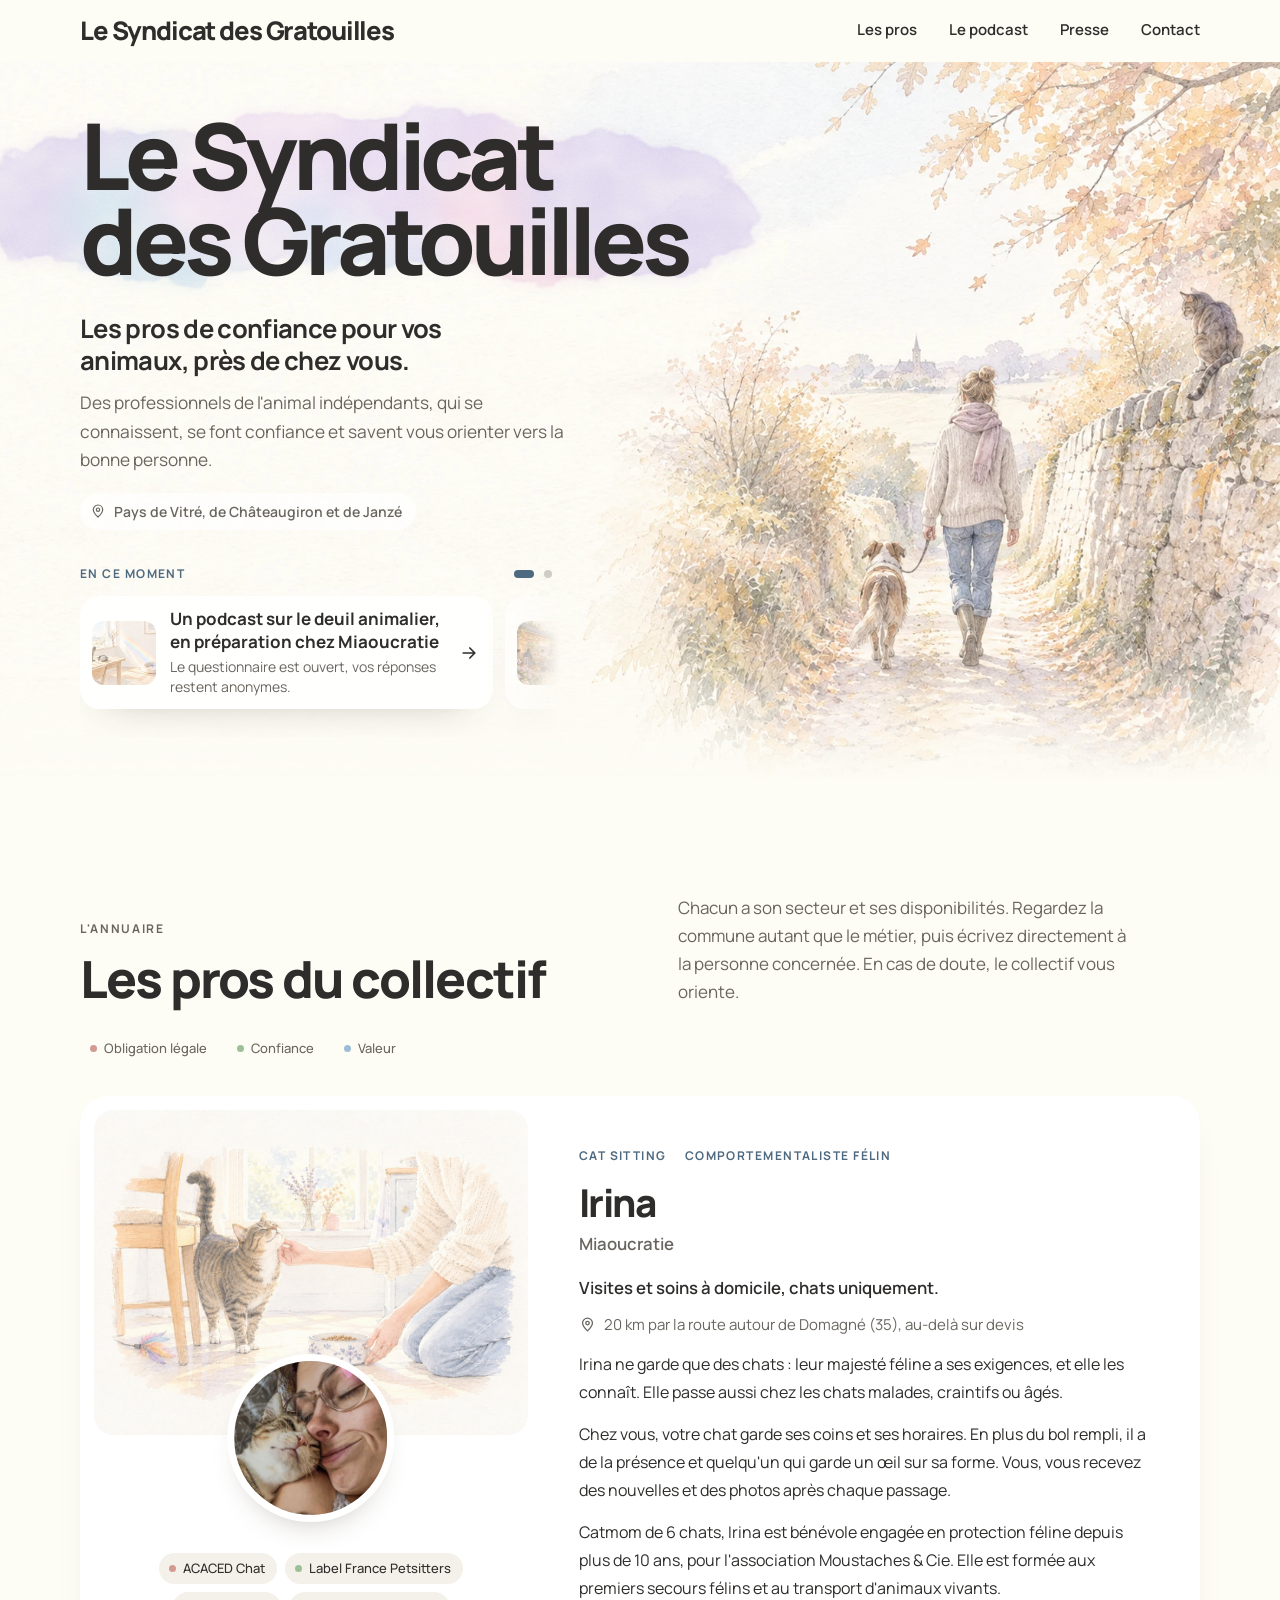
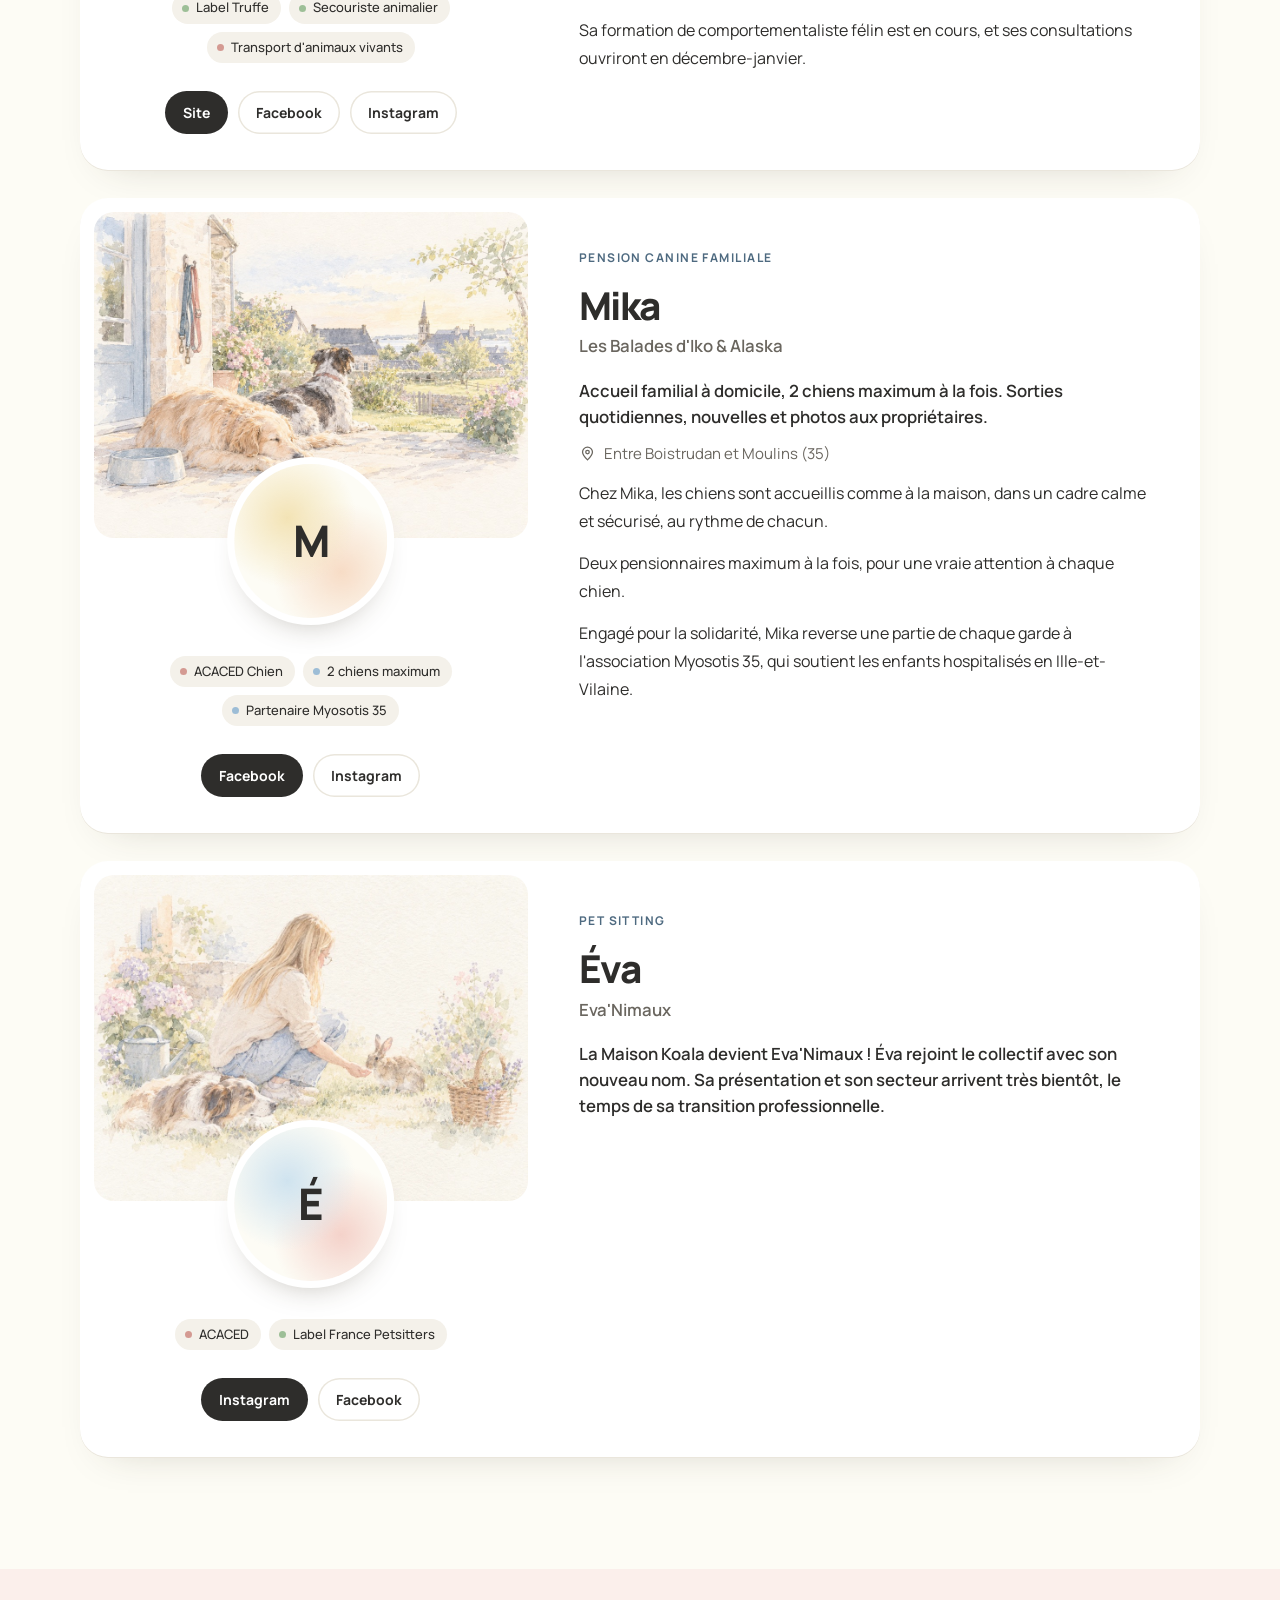
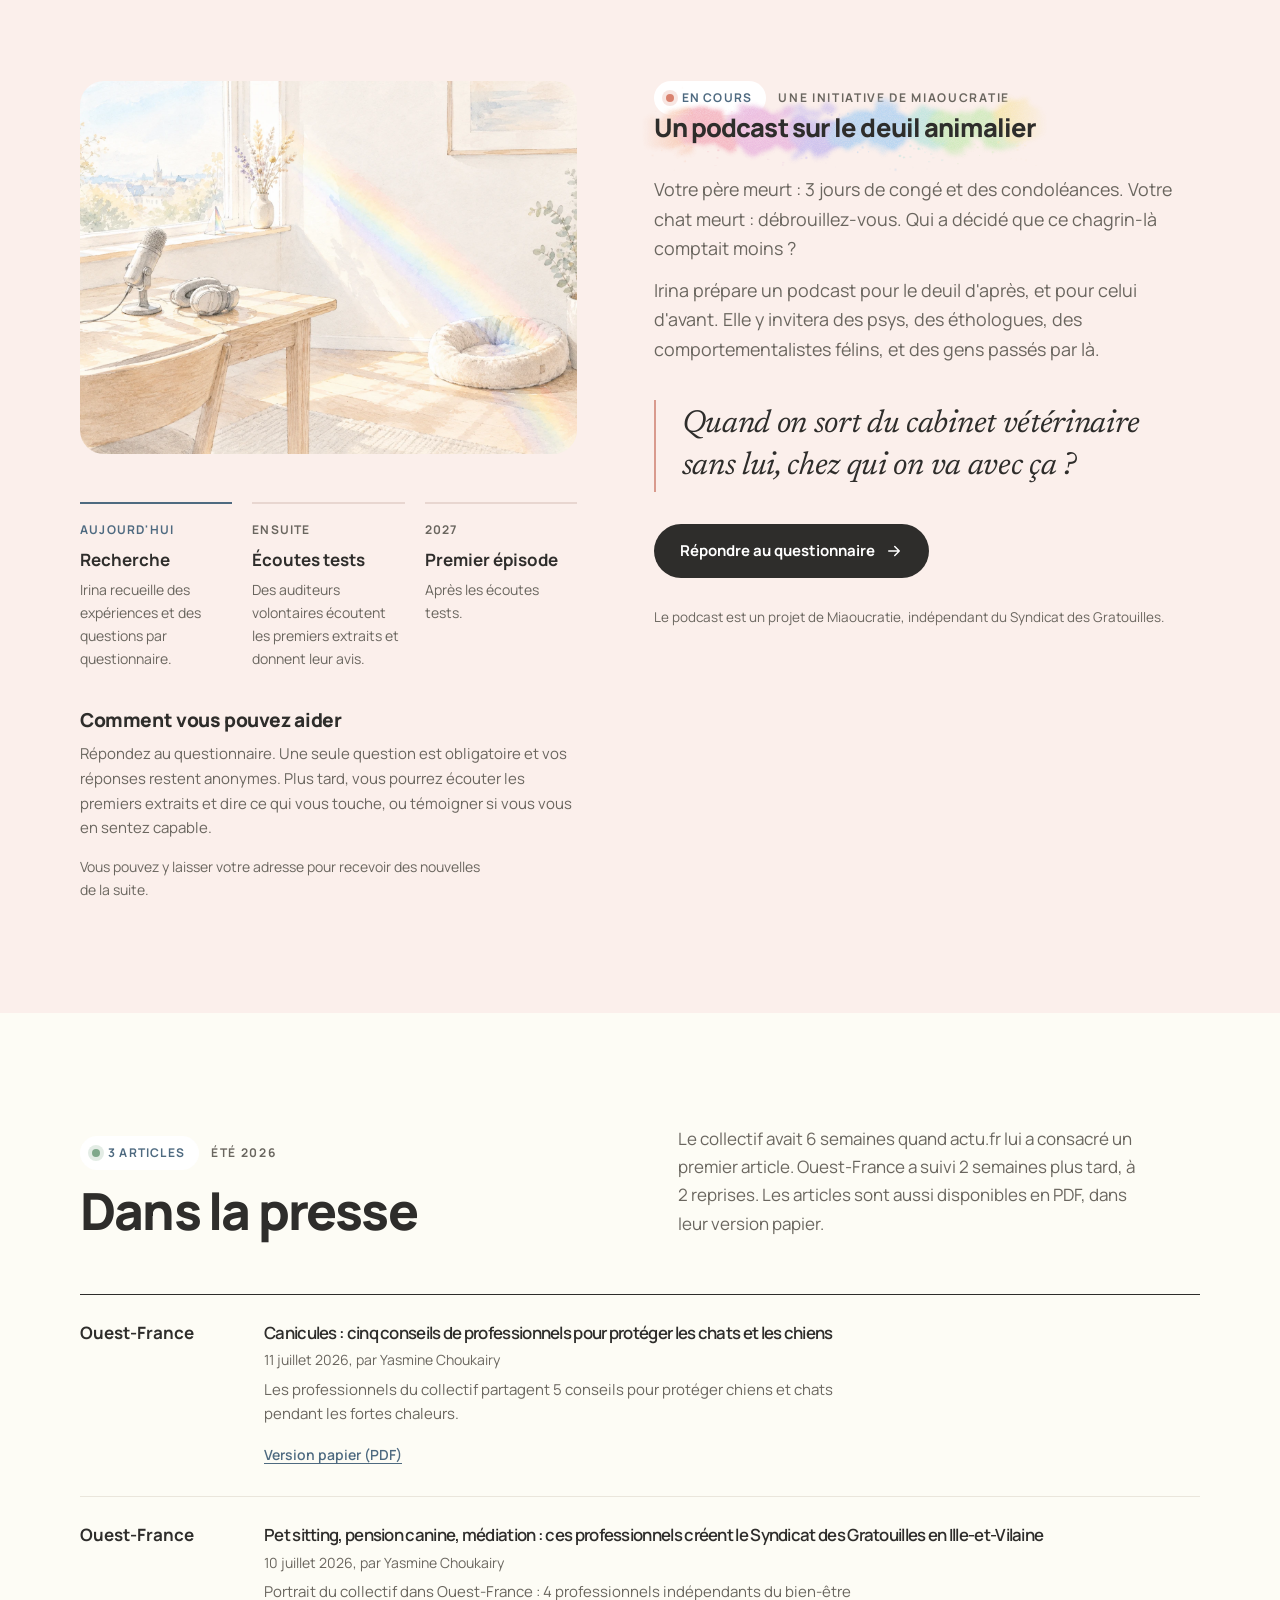
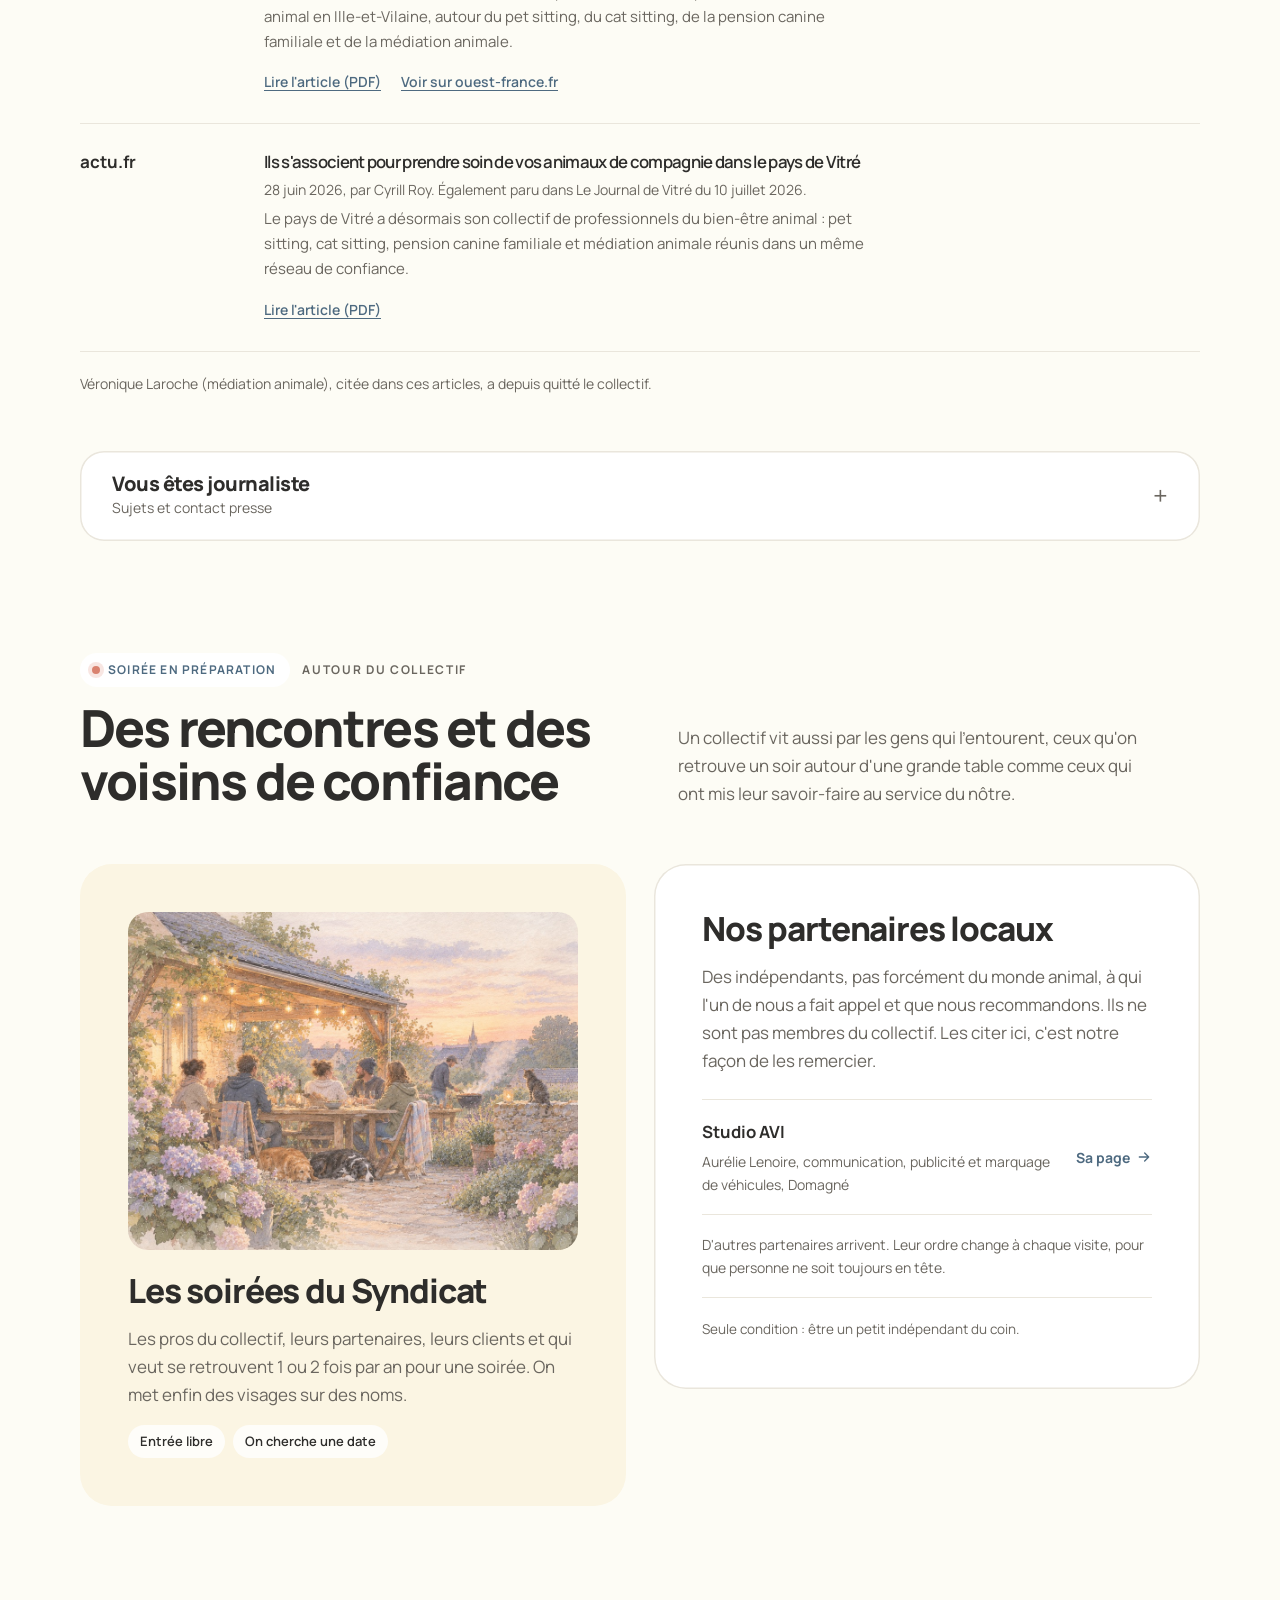
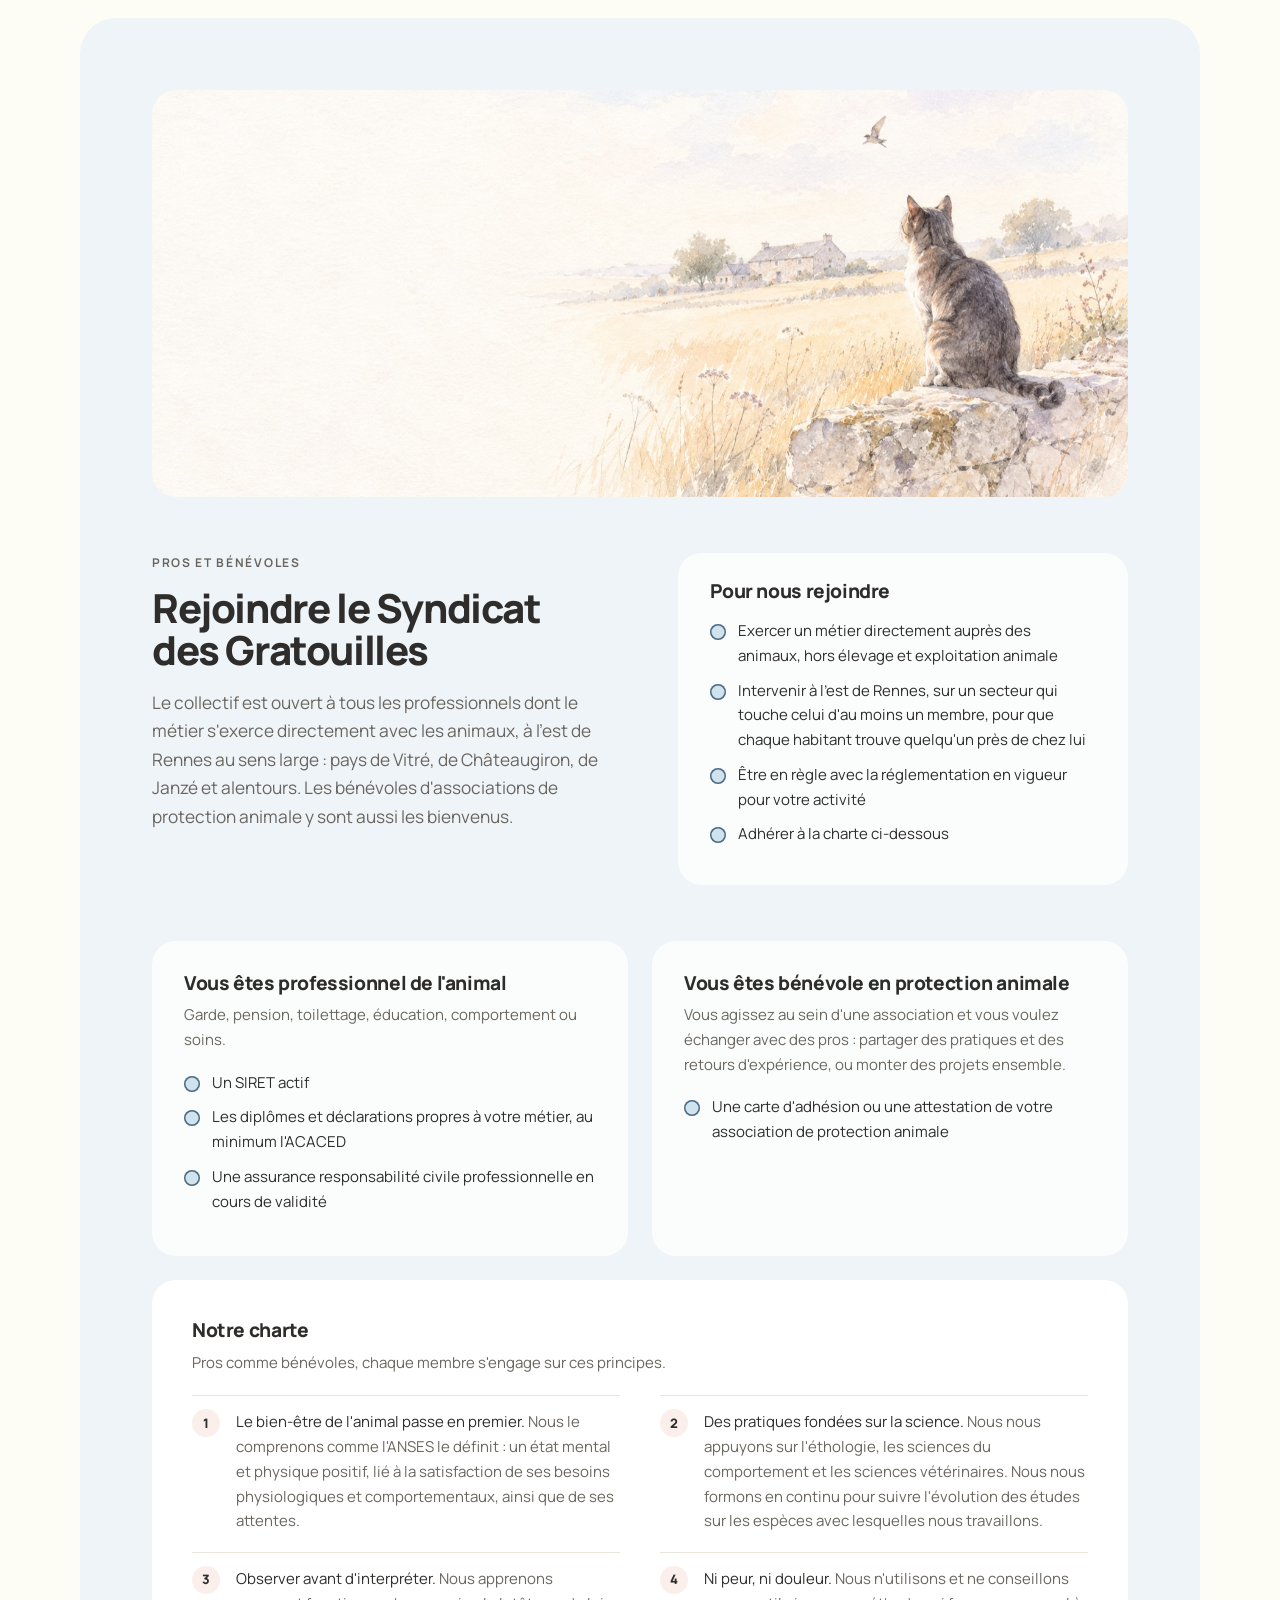
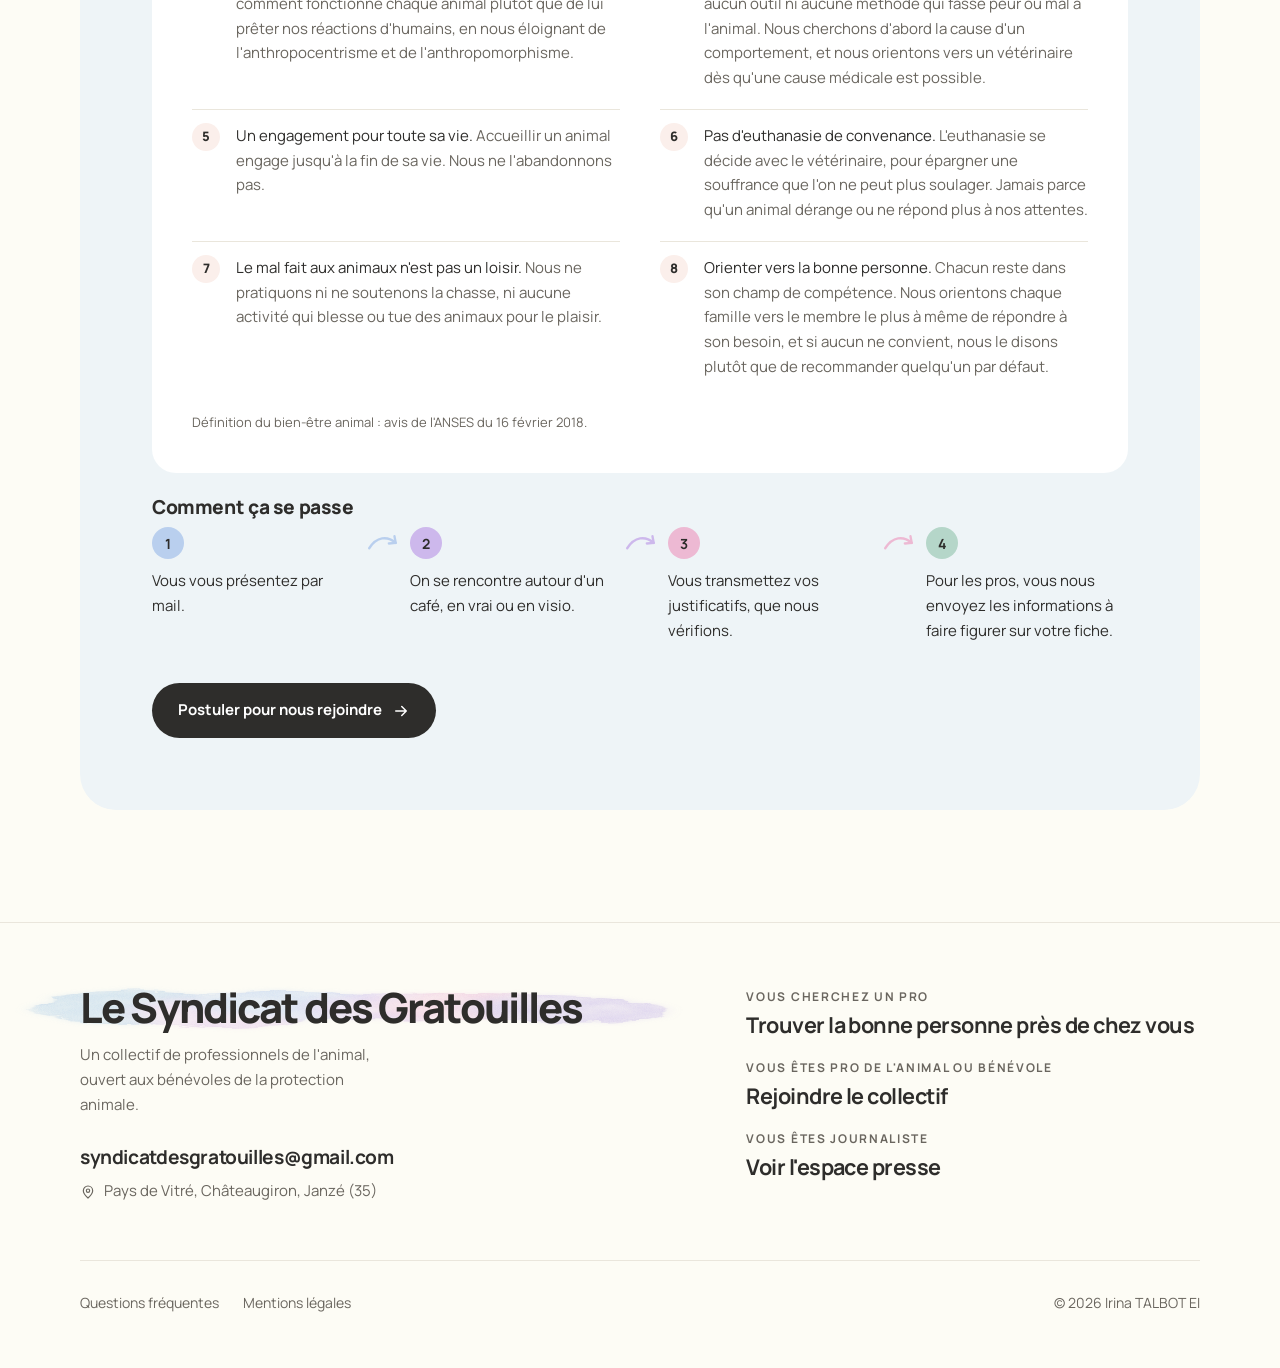
==== commit 7f8e04c4: "suite de la refonte : actus, faq sur sa page, pied de page" ====
--- a/index.html
+++ b/index.html
@@ -4,7 +4,7 @@
 <meta charset="utf-8">
 <meta name="viewport" content="width=device-width, initial-scale=1, viewport-fit=cover">
 
-<title>Le Syndicat des Gratouilles | Pros animaliers de confiance, pays de Vitré (35)</title>
+<title>Garde d'animaux près de Vitré (35) | Syndicat des Gratouilles</title>
 <meta name="description" content="Annuaire gratuit de professionnels de l'animal de confiance en pays de Vitré, de Châteaugiron et de Janzé : cat sitting, pet sitting, pension canine familiale.">
 <link rel="canonical" href="https://syndicat-des-gratouilles.fr/">
 <link rel="alternate" hreflang="fr-FR" href="https://syndicat-des-gratouilles.fr/">
@@ -48,7 +48,7 @@
 <link rel="preload" href="assets/fonts/manrope-latin.woff2" as="font" type="font/woff2" crossorigin>
 <link rel="preload" href="assets/img/accueil.webp" as="image" type="image/webp">
 
-<link rel="stylesheet" href="css/style.css?v=20261015c">
+<link rel="stylesheet" href="css/style.css?v=20261015u">
 
 <script type="application/ld+json">
 {
@@ -166,46 +166,6 @@
       "sameAs": [
         "https://www.instagram.com/evaanimauux/"
       ]
-    }
-  ]
-}
-</script>
-<script type="application/ld+json">
-{
-  "@context": "https://schema.org",
-  "@type": "FAQPage",
-  "mainEntity": [
-    {
-      "@type": "Question",
-      "name": "Quelle est la zone d'intervention du Syndicat des Gratouilles ?",
-      "acceptedAnswer": {
-        "@type": "Answer",
-        "text": "Le collectif intervient en pays de Vitré, de Châteaugiron et de Janzé, en Ille-et-Vilaine (35). Chaque membre dispose de son propre secteur, précisé sur sa fiche."
-      }
-    },
-    {
-      "@type": "Question",
-      "name": "Quels services propose le collectif ?",
-      "acceptedAnswer": {
-        "@type": "Answer",
-        "text": "Trois services complémentaires : le cat sitting avec Irina (Miaoucratie), la pension canine familiale avec Mika (Les Balades d'Iko & Alaska) et le pet sitting avec Éva (Eva'Nimaux)."
-      }
-    },
-    {
-      "@type": "Question",
-      "name": "Comment contacter le Syndicat des Gratouilles ?",
-      "acceptedAnswer": {
-        "@type": "Answer",
-        "text": "Le plus simple est d'écrire directement au professionnel concerné, depuis sa fiche dans la section des pros. Pour une question sur le collectif, ou si vous ne savez pas vers qui vous tourner : syndicatdesgratouilles@gmail.com."
-      }
-    },
-    {
-      "@type": "Question",
-      "name": "Le collectif a-t-il un compte commun sur les réseaux sociaux ?",
-      "acceptedAnswer": {
-        "@type": "Answer",
-        "text": "Non. Chaque membre gère ses propres réseaux : retrouvez le site, la page Facebook et le compte Instagram de chacun sur sa fiche."
-      }
     }
   ]
 }
@@ -287,7 +247,13 @@
       <p class="promise">Les pros de confiance pour vos animaux, près de chez vous.</p>
       <p class="sub">Des professionnels de l'animal indépendants, qui se connaissent, se font confiance et savent vous orienter vers la bonne personne.</p>
       <p class="where"><svg><use href="#pin"/></svg>Pays de Vitré, de Châteaugiron et de Janzé</p>
-      <a class="now" href="#podcast"><span><span class="k">En ce moment chez Miaoucratie</span><b>Un podcast sur le deuil animalier, en préparation</b></span><svg><use href="#arrow"/></svg></a>
+      <aside class="now" aria-labelledby="now-k" aria-roledescription="carrousel">
+        <div class="now-top"><span class="k" id="now-k">En ce moment</span><div class="now-dots" hidden></div></div>
+        <ul class="now-track">
+          <li class="now-slide" aria-roledescription="actualité" aria-label="1 sur 2"><a class="now-row" href="#podcast"><img class="now-thumb" src="assets/img/now-podcast-160.jpg" srcset="assets/img/now-podcast-160.jpg 160w, assets/img/now-podcast-480.jpg 480w" sizes="(max-width:480px) 90vw, 64px" width="160" height="120" alt=""><span><b>Un podcast sur le deuil animalier, en préparation chez Miaoucratie</b><small>Le questionnaire est ouvert, vos réponses restent anonymes.</small></span><svg aria-hidden="true"><use href="#arrow"/></svg></a></li>
+          <li class="now-slide" aria-roledescription="actualité" aria-label="2 sur 2"><a class="now-row" href="#soirees"><img class="now-thumb" src="assets/img/now-soiree-160.jpg" srcset="assets/img/now-soiree-160.jpg 160w, assets/img/now-soiree-480.jpg 480w" sizes="(max-width:480px) 90vw, 64px" width="160" height="120" alt=""><span><b>On cherche une date pour la prochaine soirée du Syndicat</b><small>Une soirée ouverte à tous, 1&nbsp;ou&nbsp;2&nbsp;fois par an.</small></span><svg aria-hidden="true"><use href="#arrow"/></svg></a></li>
+        </ul>
+      </aside>
     </div></div></div>
   </section>
 
@@ -373,14 +339,14 @@
   <section class="sec" id="presse" aria-labelledby="t-press">
     <div class="in">
       <div class="head">
-        <div><p class="eyebrow">Été 2026</p><h2 id="t-press">Dans la presse</h2></div>
-        <p>Les articles sont aussi disponibles en PDF, dans leur version papier.</p>
+        <div><div class="who"><span class="tag-now done">3 articles</span><span class="eyebrow">Été 2026</span></div><h2 id="t-press">Dans la presse</h2></div>
+        <p>Le collectif avait 6 semaines quand actu.fr lui a consacré un premier article. Ouest-France a suivi 2 semaines plus tard, à 2 reprises. Les articles sont aussi disponibles en PDF, dans leur version papier.</p>
       </div>
       <div class="press">
         <article class="pr">
           <b>Ouest-France</b>
           <div class="pr-body">
-            <h3 class="pr-title"><a href="https://www.ouest-france.fr/bretagne/ille-et-vilaine/canicules-cinq-conseils-de-professionnels-pour-proteger-les-chats-et-les-chiens-d536884a-7ad1-11f1-a705-e1977a1c2ed8" target="_blank" rel="noopener">Canicules&nbsp;: cinq conseils de professionnels pour protéger les chats et les chiens<span class="visually-hidden">, accès libre, nouvelle fenêtre</span></a></h3>
+            <h3 class="pr-title"><a aria-label="Canicules : cinq conseils de professionnels pour protéger les chats et les chiens, accès libre, nouvelle fenêtre" href="https://www.ouest-france.fr/bretagne/ille-et-vilaine/canicules-cinq-conseils-de-professionnels-pour-proteger-les-chats-et-les-chiens-d536884a-7ad1-11f1-a705-e1977a1c2ed8" target="_blank" rel="noopener">Canicules&nbsp;: cinq conseils de professionnels pour protéger les chats et les chiens</a></h3>
             <p class="pr-meta"><time datetime="2026-07-11T09:03">11 juillet 2026</time>, par Yasmine Choukairy</p>
             <p class="pr-excerpt">Les professionnels du collectif partagent 5 conseils pour protéger chiens et chats pendant les fortes chaleurs.</p>
             <p class="pr-links"><a href="presse/ouest-france-2026-07-11-canicule.pdf" target="_blank" rel="noopener">Version papier (PDF)<span class="visually-hidden">, nouvelle fenêtre</span></a></p>
@@ -389,7 +355,7 @@
         <article class="pr">
           <b>Ouest-France</b>
           <div class="pr-body">
-            <h3 class="pr-title"><a href="presse/ouest-france-2026-07-11-syndicat.pdf" target="_blank" rel="noopener">Pet sitting, pension canine, médiation&nbsp;: ces professionnels créent le Syndicat des Gratouilles en Ille-et-Vilaine<span class="visually-hidden">, article en PDF, nouvelle fenêtre</span></a></h3>
+            <h3 class="pr-title"><a aria-label="Pet sitting, pension canine, médiation : ces professionnels créent le Syndicat des Gratouilles en Ille-et-Vilaine, article en PDF, nouvelle fenêtre" href="presse/ouest-france-2026-07-11-syndicat.pdf" target="_blank" rel="noopener">Pet sitting, pension canine, médiation&nbsp;: ces professionnels créent le Syndicat des Gratouilles en Ille-et-Vilaine</a></h3>
             <p class="pr-meta"><time datetime="2026-07-10T20:10">10 juillet 2026</time>, par Yasmine Choukairy</p>
             <p class="pr-excerpt">Portrait du collectif dans Ouest-France&nbsp;: 4 professionnels indépendants du bien-être animal en Ille-et-Vilaine, autour du pet sitting, du cat sitting, de la pension canine familiale et de la médiation animale.</p>
             <p class="pr-links"><a href="presse/ouest-france-2026-07-11-syndicat.pdf" target="_blank" rel="noopener">Lire l'article (PDF)<span class="visually-hidden">, nouvelle fenêtre</span></a><a href="https://www.ouest-france.fr/bretagne/chateaugiron-35410/pet-sitting-pension-canine-mediation-ces-professionnels-creent-le-syndicat-des-gratouilles-en-ille-et-vilaine-674cb07a-7b76-11f1-a705-e1977a1c2ed8" target="_blank" rel="noopener">Voir sur ouest-france.fr<span class="visually-hidden">, réservé aux abonnés, nouvelle fenêtre</span></a></p>
@@ -398,58 +364,48 @@
         <article class="pr">
           <b>actu.fr</b>
           <div class="pr-body">
-            <h3 class="pr-title"><a href="https://actu.fr/bretagne/vitre_35360/ils-sassocient-pour-prendre-soin-de-vos-animaux-de-compagnie-dans-le-pays-de-vitre_64468597.html" target="_blank" rel="noopener">Ils s'associent pour prendre soin de vos animaux de compagnie dans le pays de Vitré<span class="visually-hidden">, nouvelle fenêtre</span></a></h3>
+            <h3 class="pr-title"><a aria-label="Ils s&#x27;associent pour prendre soin de vos animaux de compagnie dans le pays de Vitré, nouvelle fenêtre" href="https://actu.fr/bretagne/vitre_35360/ils-sassocient-pour-prendre-soin-de-vos-animaux-de-compagnie-dans-le-pays-de-vitre_64468597.html" target="_blank" rel="noopener">Ils s'associent pour prendre soin de vos animaux de compagnie dans le pays de Vitré</a></h3>
             <p class="pr-meta"><time datetime="2026-06-28T19:11">28 juin 2026</time>, par Cyrill Roy. Également paru dans Le Journal de Vitré du 10&nbsp;juillet 2026.</p>
             <p class="pr-excerpt">Le pays de Vitré a désormais son collectif de professionnels du bien-être animal&nbsp;: pet sitting, cat sitting, pension canine familiale et médiation animale réunis dans un même réseau de confiance.</p>
             <p class="pr-links"><a href="presse/journal-de-vitre-2026-07-10-syndicat.pdf" target="_blank" rel="noopener">Lire l'article (PDF)<span class="visually-hidden">, version papier du Journal de Vitré, nouvelle fenêtre</span></a></p>
           </div>
         </article>
       </div>
-      <p class="pnote">Articles de l'été 2026. Véronique Laroche (médiation animale), citée dans ces articles, a depuis quitté le collectif.</p>
-      <section class="presskit" id="presse-contact" aria-labelledby="presskit-title">
-        <h3 id="presskit-title">Vous êtes journaliste</h3>
-        <p>Nous sommes des indépendants du bien-être animal, chacun sur son métier, réunis dans le même réseau. Écrivez-nous et nous vous répondons, à une voix ou à plusieurs selon votre sujet.</p>
-        <p>Ce dont nous pouvons parler&nbsp;:</p>
-        <ul>
-          <li>le collectif, et pourquoi des indépendants se regroupent au lieu de se regarder en concurrents</li>
-          <li>le métier de chacun&nbsp;: cat sitting, pension canine familiale, pet sitting</li>
-          <li>ce que le réseau change au quotidien, les demandes qu'on se transmet et les cas dont on se parle</li>
-          <li>ce que nous préparons pour la suite</li>
-        </ul>
-        <p>Les 3 articles ci-dessus sont disponibles en PDF. Pour des photos, écrivez-nous.</p>
-        <a class="btn" href="mailto:syndicatdesgratouilles@gmail.com?subject=Demande%20presse">syndicatdesgratouilles@gmail.com</a>
-      </section>
+      <p class="pnote">Véronique Laroche (médiation animale), citée dans ces articles, a depuis quitté le collectif.</p>
+      <details class="presskit" id="presse-contact">
+        <summary><span><h3 id="presskit-title">Vous êtes journaliste</h3><span class="presskit-sub">Sujets et contact presse</span></span></summary>
+        <div class="presskit-body">
+          <p>Nous sommes des indépendants du bien-être animal, chacun sur son métier, réunis dans le même réseau. Écrivez-nous et nous vous répondons, à une voix ou à plusieurs selon votre sujet.</p>
+          <p>Ce dont nous pouvons parler&nbsp;:</p>
+          <ul>
+            <li>le collectif, et pourquoi des indépendants se regroupent au lieu de se regarder en concurrents</li>
+            <li>le métier de chacun&nbsp;: cat sitting, pension canine familiale, pet sitting</li>
+            <li>ce que le réseau change au quotidien, les demandes qu'on se transmet et les cas dont on se parle</li>
+            <li>ce que nous préparons pour la suite</li>
+          </ul>
+          <div class="presskit-foot">
+            <p>Nous pouvons aussi vous envoyer des photos pour illustrer votre article.</p>
+            <a class="btn" href="mailto:syndicatdesgratouilles@gmail.com?subject=Demande%20presse">Écrire au collectif</a>
+          </div>
+        </div>
+      </details>
     </div>
   </section>
 
 
 
-  <section class="sec" id="faq" style="padding-top:0" aria-labelledby="t-faq">
-    <div class="in">
-      <div class="head">
-        <div><p class="eyebrow">Bon à savoir</p><h2 id="t-faq">Questions fréquentes</h2></div>
-        <p>Les réponses aux questions qu'on nous pose le plus souvent.</p>
-      </div>
-      <div class="faq">
-        <details><summary>Quelle est la zone d'intervention du Syndicat des Gratouilles&nbsp;?</summary><div class="answer"><p>Le collectif intervient en pays de Vitré, de Châteaugiron et de Janzé, en Ille-et-Vilaine (35). Chaque membre dispose de son propre secteur, précisé sur sa fiche.</p></div></details>
-        <details><summary>Quels services propose le collectif&nbsp;?</summary><div class="answer"><p>Trois services complémentaires&nbsp;: le cat sitting avec Irina (Miaoucratie), la pension canine familiale avec Mika (Les Balades d'Iko &amp; Alaska) et le pet sitting avec Éva (Eva'Nimaux).</p></div></details>
-        <details><summary>Comment contacter le Syndicat des Gratouilles&nbsp;?</summary><div class="answer"><p>Le plus simple est d'écrire directement au professionnel concerné, depuis sa fiche dans <a href="#pros">la section des pros</a>. Pour une question sur le collectif, ou si vous ne savez pas vers qui vous tourner&nbsp;: <a href="mailto:syndicatdesgratouilles@gmail.com">syndicatdesgratouilles@gmail.com</a>.</p></div></details>
-        <details><summary>Le collectif a-t-il un compte commun sur les réseaux sociaux&nbsp;?</summary><div class="answer"><p>Non. Chaque membre gère ses propres réseaux&nbsp;: retrouvez le site, la page Facebook et le compte Instagram de chacun sur sa fiche.</p></div></details>
-      </div>
-    </div>
-  </section>
   <section class="sec" id="autour" style="padding-top:0" aria-labelledby="t-around">
     <div class="in">
       <div class="head">
-        <div><p class="eyebrow">Autour du collectif</p><h2 id="t-around">Des rencontres et des voisins de confiance</h2></div>
+        <div><div class="who"><span class="tag-now">Soirée en préparation</span><span class="eyebrow">Autour du collectif</span></div><h2 id="t-around">Des rencontres et des voisins de confiance</h2></div>
         <p>Un collectif vit aussi par les gens qui l'entourent, ceux qu'on retrouve un soir autour d'une grande table comme ceux qui ont mis leur savoir-faire au service du nôtre.</p>
       </div>
       <div class="around">
-        <article class="soirees" aria-labelledby="t-soirees">
+        <article class="soirees" id="soirees" aria-labelledby="t-soirees">
           <img class="soiree-img" src="assets/img/soiree.jpg" width="1000" height="750" alt="Aquarelle : une tablée d'amis sous une guirlande lumineuse au crépuscule, deux chiens couchés sous la table, un chat sur le muret." loading="lazy">
           <h3 id="t-soirees">Les soirées du Syndicat</h3>
-          <p>Une ou deux fois par an, les pros du collectif, leurs partenaires, leurs clients et qui veut se retrouvent pour une soirée. On met enfin des visages sur des noms.</p>
-          <div class="meta"><span>Entrée libre</span><span>Prochaine date à venir</span></div>
+          <p>Les pros du collectif, leurs partenaires, leurs clients et qui veut se retrouvent 1&nbsp;ou&nbsp;2&nbsp;fois par an pour une soirée. On met enfin des visages sur des noms.</p>
+          <div class="meta"><span>Entrée libre</span><span>On cherche une date</span></div>
         </article>
         <article class="partners" aria-labelledby="t-partners">
           <h3 id="t-partners">Nos partenaires locaux</h3>
@@ -535,14 +491,17 @@
 </main>
 
 <footer class="foot" id="contact"><div class="in">
-  <div class="grid">
-    <div><span class="brand lavis-host"><svg class="lavis" data-saison viewBox="0 0 1000 420" preserveAspectRatio="none" aria-hidden="true" focusable="false"><g filter="url(#lv3)"><ellipse cx="134" cy="198" rx="164" ry="142" transform="rotate(-12 134 198)" fill="#D3C7EC"/><ellipse cx="302" cy="245" rx="164" ry="130" transform="rotate(5 302 245)" fill="#C2DAEC"/><ellipse cx="450" cy="177" rx="207" ry="113" transform="rotate(9 450 177)" fill="#E9D4EE"/><ellipse cx="618" cy="202" rx="170" ry="110" transform="rotate(2 618 202)" fill="#C9DAF2"/><ellipse cx="737" cy="189" rx="162" ry="109" transform="rotate(-9 737 189)" fill="#DCCBEF"/><ellipse cx="922" cy="217" rx="182" ry="109" transform="rotate(9 922 217)" fill="#F1CADF"/></g></svg>Le Syndicat des <span class="gr">Gratouilles</span></span><p>Un collectif de professionnels de l'animal, ouvert aux bénévoles de la protection animale.</p></div>
-    <div><h4>Contact</h4><ul><li><a href="mailto:syndicatdesgratouilles@gmail.com">syndicatdesgratouilles@gmail.com</a></li><li>Pays de Vitré, Châteaugiron, Janzé (35)</li></ul></div>
-    <div><h4>Le site</h4><ul><li><a href="#pros">Les pros</a></li><li><a href="#podcast">Le podcast</a></li><li><a href="#faq">Questions fréquentes</a></li><li><a href="#autour">Soirées et partenaires</a></li><li><a href="#rejoindre">Rejoindre le collectif et notre charte</a></li></ul></div>
+  <div class="foot-top">
+    <div class="foot-id"><span class="brand lavis-host"><svg class="lavis" data-saison viewBox="0 0 1000 420" preserveAspectRatio="none" aria-hidden="true" focusable="false"><g filter="url(#lv3)"><ellipse cx="134" cy="198" rx="164" ry="142" transform="rotate(-12 134 198)" fill="#D3C7EC"/><ellipse cx="302" cy="245" rx="164" ry="130" transform="rotate(5 302 245)" fill="#C2DAEC"/><ellipse cx="450" cy="177" rx="207" ry="113" transform="rotate(9 450 177)" fill="#E9D4EE"/><ellipse cx="618" cy="202" rx="170" ry="110" transform="rotate(2 618 202)" fill="#C9DAF2"/><ellipse cx="737" cy="189" rx="162" ry="109" transform="rotate(-9 737 189)" fill="#DCCBEF"/><ellipse cx="922" cy="217" rx="182" ry="109" transform="rotate(9 922 217)" fill="#F1CADF"/></g></svg>Le Syndicat des <span class="gr">Gratouilles</span></span><p>Un collectif de professionnels de l'animal, ouvert aux bénévoles de la protection animale.</p><a class="foot-mail" href="mailto:syndicatdesgratouilles@gmail.com">syndicatdesgratouilles@gmail.com</a><p class="foot-where"><svg aria-hidden="true"><use href="#pin"/></svg>Pays de Vitré, Châteaugiron, Janzé&nbsp;(35)</p></div>
+    <nav class="foot-paths" aria-label="Orientation">
+      <a href="#pros"><span class="k">Vous cherchez un pro</span><b>Trouver la bonne personne près de chez vous</b></a>
+      <a href="#rejoindre"><span class="k">Vous êtes pro de l'animal ou bénévole</span><b>Rejoindre le collectif</b></a>
+      <a href="#presse-contact"><span class="k">Vous êtes journaliste</span><b>Voir l'espace presse</b></a>
+    </nav>
   </div>
-  <div class="foot-bottom"><a href="mentions-legales.html">Mentions légales</a><span>© 2026 Irina TALBOT EI</span></div>
+  <div class="foot-bottom"><span class="foot-links"><a href="faq.html">Questions fréquentes</a><a href="mentions-legales.html">Mentions légales</a></span><span>© 2026 Irina TALBOT EI</span></div>
 </div></footer>
 
-<script src="js/script.js?v=20261015b" defer></script>
+<script src="js/script.js?v=20261015g" defer></script>
 </body>
 </html>
--- a/css/style.css
+++ b/css/style.css
@@ -6,7 +6,7 @@
 @font-face{font-family:"Manrope";font-style:normal;font-weight:200 800;font-display:swap;src:url("../assets/fonts/manrope-latin-ext.woff2") format("woff2");unicode-range:U+0100-02BA, U+02BD-02C5, U+02C7-02CC, U+02CE-02D7, U+02DD-02FF, U+0304, U+0308, U+0329, U+1D00-1DBF, U+1E00-1E9F, U+1EF2-1EFF, U+2020, U+20A0-20AB, U+20AD-20C0, U+2113, U+2C60-2C7F, U+A720-A7FF;}
 @font-face{font-family:"Manrope";font-style:normal;font-weight:200 800;font-display:swap;src:url("../assets/fonts/manrope-latin.woff2") format("woff2");unicode-range:U+0000-00FF, U+0131, U+0152-0153, U+02BB-02BC, U+02C6, U+02DA, U+02DC, U+0304, U+0308, U+0329, U+2000-206F, U+20AC, U+2122, U+2191, U+2193, U+2212, U+2215, U+FEFF, U+FFFD;}
 @font-face{font-family:"Newsreader";font-style:italic;font-weight:400;font-display:swap;src:url("../assets/fonts/newsreader-latin-italic.woff2") format("woff2");unicode-range:U+0000-00FF, U+0131, U+0152-0153, U+02BB-02BC, U+02C6, U+02DA, U+02DC, U+0304, U+0308, U+0329, U+2000-206F, U+20AC, U+2122, U+2191, U+2193, U+2212, U+2215, U+FEFF, U+FFFD;}
-/* Maquette « Lavis pastel ». Fond = papier de l'aquarelle d'accueil (#FDFCF5), pour que l'image s'y fonde.
+/* Fond = papier de l'aquarelle d'accueil (#FDFCF5), pour que l'image s'y fonde.
    Ordre : accueil, pros, podcast de Miaoucratie, presse, puis le réseau et les candidatures tout en bas. */
 :root{
   color-scheme: light;
@@ -36,12 +36,13 @@
 a{color:var(--ardoise);text-underline-offset:3px;}
 a:focus-visible,button:focus-visible,summary:focus-visible{outline:2px solid var(--ardoise);outline-offset:4px;border-radius:6px;}
 .in{max-width:var(--max);margin:0 auto;padding-inline:var(--gut);}
-section[id],[id^="pro-"]{scroll-margin-top:84px;}
+section[id],[id^="pro-"],.presskit{scroll-margin-top:84px;}
 .eyebrow{font-size:12px;font-weight:700;letter-spacing:.14em;text-transform:uppercase;color:var(--graphite-2);}
 .btn{display:inline-flex;align-items:center;gap:10px;font-weight:700;font-size:15px;padding:15px 26px;border-radius:999px;text-decoration:none;background:var(--graphite);color:#fff;transition:background .2s;}
 .btn:hover{background:#000;}
 .btn svg{width:18px;height:18px;}
 .tag-now{display:inline-flex;align-items:center;gap:8px;font-size:12px;font-weight:700;letter-spacing:.1em;text-transform:uppercase;color:var(--ardoise);background:var(--blanc);border-radius:999px;padding:7px 14px 7px 12px;}
+.tag-now.done::before{background:#7FA88B;box-shadow:0 0 0 4px rgba(127,168,139,.22);}
 .tag-now::before{content:"";width:8px;height:8px;border-radius:50%;background:#D9826F;box-shadow:0 0 0 4px rgba(217,130,111,.2);}
 
 
@@ -73,11 +74,25 @@
 .hero .where{display:inline-flex;gap:8px;align-items:center;margin-top:18px;font-size:14px;font-weight:600;color:var(--graphite-2);background:rgba(255,255,255,.7);border-radius:999px;padding:7px 14px 7px 10px;}
 .hero .where svg{width:16px;height:16px;}
 .hero .sub{font-size:1.08rem;color:var(--graphite-2);margin-top:12px;max-width:44ch;}
-.now{display:flex;gap:16px;align-items:center;margin-top:32px;padding:18px 22px;background:rgba(255,255,255,.85);border-radius:20px;box-shadow:0 18px 40px -28px rgba(60,50,30,.35);text-decoration:none;color:var(--graphite);max-width:460px;}
-.now:hover{background:#fff;}
+.now{margin-top:32px;max-width:480px;}
+.now-top{display:flex;align-items:center;justify-content:space-between;gap:12px;min-height:24px;margin-bottom:10px;}
 .now .k{font-size:12px;font-weight:700;letter-spacing:.12em;text-transform:uppercase;color:var(--ardoise);display:block;}
-.now b{display:block;font-weight:700;line-height:1.35;margin-top:2px;}
-.now svg{width:20px;height:20px;flex:none;margin-left:auto;}
+.now-dots{display:flex;}
+.now-dots[hidden]{display:none;}
+.now-dots button{width:24px;height:24px;padding:0;border:0;background:none;cursor:pointer;display:grid;place-items:center;}
+.now-dots button::before{content:"";width:8px;height:8px;border-radius:999px;background:var(--graphite-2);opacity:.3;transition:width .25s,opacity .25s;}
+.now-dots button[aria-current="true"]::before{width:20px;opacity:1;background:var(--ardoise);}
+.now-track{list-style:none;margin:0 0 -28px;padding:0 0 28px;-webkit-mask-image:linear-gradient(90deg,#000 84%,transparent);mask-image:linear-gradient(90deg,#000 84%,transparent);display:flex;gap:12px;overflow-x:auto;scroll-snap-type:x mandatory;overscroll-behavior-x:contain;scrollbar-width:none;}
+.now-track::-webkit-scrollbar{display:none;}
+.now-track.at-end{-webkit-mask-image:linear-gradient(270deg,#000 84%,transparent);mask-image:linear-gradient(270deg,#000 84%,transparent);}
+.now-slide{flex:0 0 86%;scroll-snap-align:start;display:flex;}
+.now-row{flex:1;display:flex;gap:14px;align-items:center;padding:12px 14px 12px 12px;background:rgba(255,255,255,.88);border-radius:20px;box-shadow:0 18px 40px -28px rgba(60,50,30,.35);text-decoration:none;color:var(--graphite);}
+.now-row:hover{background:#fff;}
+.now-row b{display:block;font-weight:700;line-height:1.35;}
+.now-row small{display:block;font-size:14px;line-height:1.45;color:var(--graphite-2);margin-top:3px;}
+.now-row>svg{width:20px;height:20px;flex:none;margin-left:auto;}
+.now-thumb{width:64px;height:64px;flex:none;border-radius:12px;object-fit:cover;}
+@media (max-width:480px){.now-row{flex-wrap:wrap;align-content:flex-start;}.now-thumb{width:100%;height:96px;}.now-row>span{flex:1 1 0;min-width:0;}}
 
 /* ---------- Sections ---------- */
 .sec{padding-block:var(--sec);}
@@ -85,13 +100,6 @@
 .head h2{font-size:clamp(2.1rem,4.2vw,3.2rem);margin-top:14px;}
 .head p{color:var(--graphite-2);max-width:46ch;}
 
-/* Emplacement d'image à venir */
-.ph{position:relative;border-radius:20px;overflow:hidden;background:
-  radial-gradient(60% 70% at 30% 35%,var(--c1,var(--ciel)) 0%,transparent 70%),
-  radial-gradient(55% 60% at 72% 65%,var(--c2,var(--beurre)) 0%,transparent 72%),
-  radial-gradient(40% 45% at 60% 20%,var(--c3,var(--rose)) 0%,transparent 70%),
-  var(--blanc);}
-.ph::after{content:attr(data-label);position:absolute;left:16px;bottom:14px;font-size:12px;font-weight:600;color:var(--graphite-2);background:rgba(255,255,255,.75);border-radius:999px;padding:6px 12px;max-width:calc(100% - 32px);}
 
 /* ---------- Les pros ---------- */
 .avatar{position:absolute;left:24px;bottom:-36px;width:84px;height:84px;border-radius:50%;overflow:hidden;box-shadow:0 0 0 5px var(--blanc),0 10px 24px -12px rgba(60,50,30,.35);display:grid;place-items:center;font-weight:800;font-size:1.6rem;letter-spacing:-.03em;color:var(--graphite);
@@ -109,8 +117,7 @@
 .fiches{display:flex;flex-direction:column;gap:28px;}
 .fiche{display:grid;grid-template-columns:minmax(0,5fr) minmax(0,7fr);grid-template-areas:"media body" "aside body";grid-template-rows:auto 1fr;column-gap:clamp(28px,4vw,56px);align-items:start;background:var(--blanc);border-radius:28px;padding:14px;box-shadow:0 1px 0 var(--filet),0 18px 40px -28px rgba(60,50,30,.25);}
 .fiche-media{grid-area:media;position:relative;}
-.fiche-media .fiche-img,.fiche-media .ph{width:100%;height:auto;aspect-ratio:4/3;object-fit:cover;border-radius:20px;}
-.fiche-media .ph::after{top:14px;bottom:auto;}
+.fiche-media .fiche-img{width:100%;height:auto;aspect-ratio:4/3;object-fit:cover;border-radius:20px;}
 .fiche .avatar{left:50%;bottom:-80px;transform:translateX(-50%);width:clamp(120px,12vw,168px);height:clamp(120px,12vw,168px);font-size:clamp(2.4rem,3.4vw,3.2rem);box-shadow:0 0 0 7px var(--blanc),0 16px 32px -14px rgba(60,50,30,.4);}
 .fiche-aside{grid-area:aside;align-self:start;display:flex;flex-direction:column;align-items:center;gap:20px;padding:clamp(100px,9.5vw,112px) 12px 22px;text-align:center;}
 .fiche-aside .labels{justify-content:center;margin:0;}
@@ -140,8 +147,9 @@
 .pod-left{display:flex;flex-direction:column;min-width:0;}
 .pod-left .steps{margin-top:48px;}
 .note-addr{font-size:14px;color:var(--graphite-2);margin-top:14px;max-width:46ch;}
-.pod .ph{aspect-ratio:4/3;--c1:var(--rose);--c2:var(--beurre);--c3:var(--ciel);}
-.pod .who{display:flex;flex-wrap:wrap;gap:12px;align-items:center;}
+.pod .who,.head .who{display:flex;flex-wrap:wrap;gap:12px;align-items:center;}
+.head .who{margin-bottom:14px;}
+.head .who .eyebrow{margin:0;}
 .arc{position:relative;display:inline-block;z-index:0;}
 .pod h2{isolation:isolate;}
 .wordmark,.lavis-host{position:relative;isolation:isolate;}
@@ -191,7 +199,6 @@
 .around>article{border-radius:32px;padding:clamp(28px,4vw,48px);min-width:0;display:flex;flex-direction:column;gap:16px;}
 .soirees{background:#FBF5E3;}
 .soiree-img{width:100%;height:auto;aspect-ratio:4/3;object-fit:cover;border-radius:20px;margin-bottom:8px;}
-.soirees .ph{aspect-ratio:4/3;--c1:var(--beurre);--c2:var(--peche);--c3:var(--rose);margin-bottom:8px;}
 .partners{background:var(--blanc);box-shadow:inset 0 0 0 1.5px var(--filet);}
 .around h3{font-size:clamp(1.6rem,2.6vw,2.1rem);letter-spacing:-.035em;}
 .around p{color:var(--graphite-2);}
@@ -240,9 +247,15 @@
 .charte li::before{content:counter(c);position:absolute;left:0;top:13px;width:28px;height:28px;border-radius:50%;background:var(--rose-voile);color:var(--graphite);font-weight:800;font-size:13px;display:grid;place-items:center;}
 .charte li .cl{color:var(--graphite);}
 .steps-join{margin-top:24px;}
-.steps-join ol{margin:0;padding-left:22px;display:grid;grid-template-columns:repeat(4,minmax(0,1fr));gap:24px;}
-.steps-join li{font-size:15px;padding-left:4px;}
-@media (max-width:900px){.who2,.charte ol,.steps-join ol{grid-template-columns:1fr;}}
+.steps-join ol{margin:0;padding:0;list-style:none;counter-reset:etape;display:grid;grid-template-columns:repeat(4,minmax(0,1fr));gap:24px 56px;}
+.steps-join li{position:relative;font-size:15px;counter-increment:etape;}
+.steps-join li:nth-child(1){--etape:#B9CFEE;}
+.steps-join li:nth-child(2){--etape:#CDB8EC;}
+.steps-join li:nth-child(3){--etape:#EDB9D3;}
+.steps-join li:nth-child(4){--etape:#B5D6C9;}
+.steps-join li::before{content:counter(etape);display:grid;place-items:center;width:32px;height:32px;margin-bottom:10px;border-radius:50%;background:var(--etape);color:var(--graphite);font-size:14px;font-weight:700;}
+.steps-join li:not(:last-child)::after{content:"";position:absolute;top:4px;right:-46px;width:34px;height:26px;background:var(--etape);-webkit-mask:url("data:image/svg+xml,<svg xmlns='http://www.w3.org/2000/svg' viewBox='0 0 32 24' fill='none' stroke='%23000' stroke-width='2.2' stroke-linecap='round' stroke-linejoin='round'><path d='M3 16C10 5 20 4 28 11'/><path d='M21.5 11.5L28 11l-1.2-6.3'/></svg>") no-repeat center/contain;mask:url("data:image/svg+xml,<svg xmlns='http://www.w3.org/2000/svg' viewBox='0 0 32 24' fill='none' stroke='%23000' stroke-width='2.2' stroke-linecap='round' stroke-linejoin='round'><path d='M3 16C10 5 20 4 28 11'/><path d='M21.5 11.5L28 11l-1.2-6.3'/></svg>") no-repeat center/contain;}
+@media (max-width:900px){.who2,.charte ol,.steps-join ol{grid-template-columns:1fr;}.steps-join ol{gap:44px;}.steps-join li:not(:last-child)::after{top:auto;right:auto;left:0;bottom:-38px;transform:rotate(90deg);}}
 .cols{display:grid;grid-template-columns:repeat(3,minmax(0,1fr));gap:24px;margin-top:48px;}
 .cols>div{background:rgba(255,255,255,.75);border-radius:24px;padding:28px;min-width:0;}
 .cols h3{font-size:1.1rem;letter-spacing:-.02em;margin-bottom:12px;}
@@ -253,15 +266,24 @@
 
 /* ---------- Pied de page et mentions légales ---------- */
 .foot{border-top:1px solid var(--filet);padding-block:64px 48px;}
-.foot .grid{display:grid;grid-template-columns:minmax(0,1.4fr) repeat(2,minmax(0,1fr));gap:40px;}
-.foot .brand{font-size:clamp(2rem,4vw,3rem);display:block;line-height:1;}
+.foot-top{display:grid;grid-template-columns:minmax(0,1.3fr) minmax(0,1fr);gap:clamp(40px,6vw,96px);align-items:start;}
+.foot .brand{font-size:clamp(2rem,3.4vw,2.6rem);display:block;line-height:1;}
 .foot p{color:var(--graphite-2);font-size:15px;margin-top:12px;max-width:36ch;}
-.foot h4{margin:0 0 12px;font-size:12px;font-weight:700;letter-spacing:.14em;text-transform:uppercase;color:var(--graphite-2);}
-.foot ul{list-style:none;margin:0;padding:0;font-size:15px;}
-.foot li{margin:2px 0;}
-.foot li a{display:inline-block;padding:7px 0;}
-.foot-bottom{display:flex;flex-wrap:wrap;justify-content:space-between;gap:12px 24px;margin-top:56px;padding-top:24px;border-top:1px solid var(--filet);font-size:14px;color:var(--graphite-2);}
+.foot .foot-mail{display:inline-block;margin-top:24px;font-size:clamp(1rem,1.8vw,1.2rem);font-weight:700;letter-spacing:-.02em;color:var(--graphite);text-decoration:none;overflow-wrap:anywhere;}
+.foot .foot-mail:hover{color:var(--ardoise);}
+.foot .foot-where{display:flex;gap:8px;align-items:center;margin-top:6px;}
+.foot-where svg{width:16px;height:16px;flex:none;}
+.foot-paths{display:flex;flex-direction:column;gap:20px;}
+.foot-paths a{display:block;text-decoration:none;color:var(--graphite);}
+.foot-paths .k{display:block;font-size:12px;font-weight:700;letter-spacing:.14em;text-transform:uppercase;color:var(--graphite-2);}
+.foot-paths b{display:block;margin-top:4px;font-size:clamp(1.15rem,1.7vw,1.35rem);text-wrap:balance;font-weight:700;letter-spacing:-.025em;line-height:1.25;transition:color .2s;}
+.foot-paths a:hover b,.foot-paths a:focus-visible b{color:var(--ardoise);}
+.foot-links{display:flex;flex-wrap:wrap;gap:4px 24px;}
+.foot-bottom{display:flex;flex-wrap:wrap;align-items:center;justify-content:space-between;gap:12px 24px;margin-top:56px;padding-top:24px;border-top:1px solid var(--filet);font-size:14px;color:var(--graphite-2);}
 .foot-bottom a{color:var(--graphite-2);display:inline-block;padding:6px 0;}
+.foot-bottom a,.fq-foot a,.nf-foot a{text-decoration:none;}
+.foot-bottom a:hover,.fq-foot a:hover,.nf-foot a:hover{color:var(--graphite);}
+@media (prefers-reduced-motion:reduce){.foot-paths b{transition:none;}}
 .legal{margin-top:56px;padding-top:24px;border-top:1px solid var(--filet);font-size:13px;color:var(--graphite-2);}
 .legal summary{cursor:pointer;font-weight:700;color:var(--graphite);font-size:14px;list-style:none;display:flex;justify-content:space-between;gap:12px;}
 .legal summary::-webkit-details-marker{display:none;}
@@ -285,7 +307,6 @@
   .head,.join .top,.pod{grid-template-columns:1fr;}
   .head{margin-bottom:40px;}
   .cols{grid-template-columns:1fr;}
-  .pod .ph{aspect-ratio:4/3;}
   .pod-left{display:contents;}
   .pod-img{order:1;}
   .pod-right{order:2;}
@@ -293,7 +314,7 @@
   .pod-left .help{order:4;margin-top:0;}
   .note-addr{order:5;margin-top:-20px;}
   .steps{grid-template-columns:1fr;}
-  .foot .grid{grid-template-columns:1fr;}
+  .foot-top{grid-template-columns:1fr;}
 }
 @media (max-width:600px){
   .join{padding:28px 16px;border-radius:28px;}
@@ -319,14 +340,22 @@
 .pr .pr-links{display:flex;flex-wrap:wrap;gap:8px 20px;margin-top:4px;font-size:14px;font-weight:700;}
 .pr .pr-links a{font-size:14px;color:var(--ardoise);text-decoration:underline;display:inline-block;padding:6px 0;}
 .pr{grid-template-columns:160px minmax(0,1fr)!important;}
-.presskit{margin-top:56px;background:var(--blanc);border-radius:28px;padding:clamp(28px,4vw,44px);box-shadow:inset 0 0 0 1.5px var(--filet);}
-.presskit h3{font-size:clamp(1.5rem,2.6vw,2rem);letter-spacing:-.035em;}
-.presskit p{color:var(--graphite-2);margin-top:12px;max-width:68ch;}
+.presskit{margin-top:56px;background:var(--blanc);border-radius:24px;box-shadow:inset 0 0 0 1.5px var(--filet);}
+.presskit summary{cursor:pointer;list-style:none;display:flex;justify-content:space-between;align-items:center;gap:24px;padding:22px clamp(20px,3vw,32px);border-radius:24px;}
+.presskit summary::-webkit-details-marker{display:none;}
+.presskit summary::after{content:"+";font-weight:400;font-size:1.6rem;line-height:1;color:var(--graphite-2);flex:none;transition:transform .2s;}
+.presskit[open] summary::after{transform:rotate(45deg);}
+.presskit h3{font-size:1.25rem;letter-spacing:-.025em;}
+.presskit-sub{display:block;font-size:14px;color:var(--graphite-2);margin-top:2px;}
+.presskit-body{padding:0 clamp(20px,3vw,32px) clamp(24px,3vw,32px);}
+.presskit p{color:var(--graphite-2);margin-top:12px;}
 .presskit ul{margin:12px 0 0;padding-left:20px;color:var(--graphite-2);}
 .presskit li{margin:6px 0;}
-.presskit .btn{margin-top:24px;max-width:100%;overflow-wrap:anywhere;white-space:normal;}
+.presskit-foot{display:flex;flex-wrap:wrap;align-items:center;justify-content:space-between;gap:16px 32px;margin-top:24px;padding-top:24px;border-top:1px solid var(--filet);}
+.presskit-foot p{margin:0;}
+.presskit .btn{max-width:100%;overflow-wrap:anywhere;white-space:normal;}
 .btn{max-width:100%;}
-@media (max-width:600px){.presskit{padding:24px 18px;}.presskit .btn{padding:14px 18px;font-size:14px;}}
+@media (max-width:600px){.presskit .btn{padding:14px 18px;font-size:14px;}}
 .visually-hidden{position:absolute;width:1px;height:1px;overflow:hidden;clip:rect(0 0 0 0);white-space:nowrap;}
 
 .skip-link{position:absolute;left:12px;top:-60px;z-index:100;background:var(--graphite);color:#fff;padding:10px 16px;border-radius:999px;font-weight:700;text-decoration:none;}
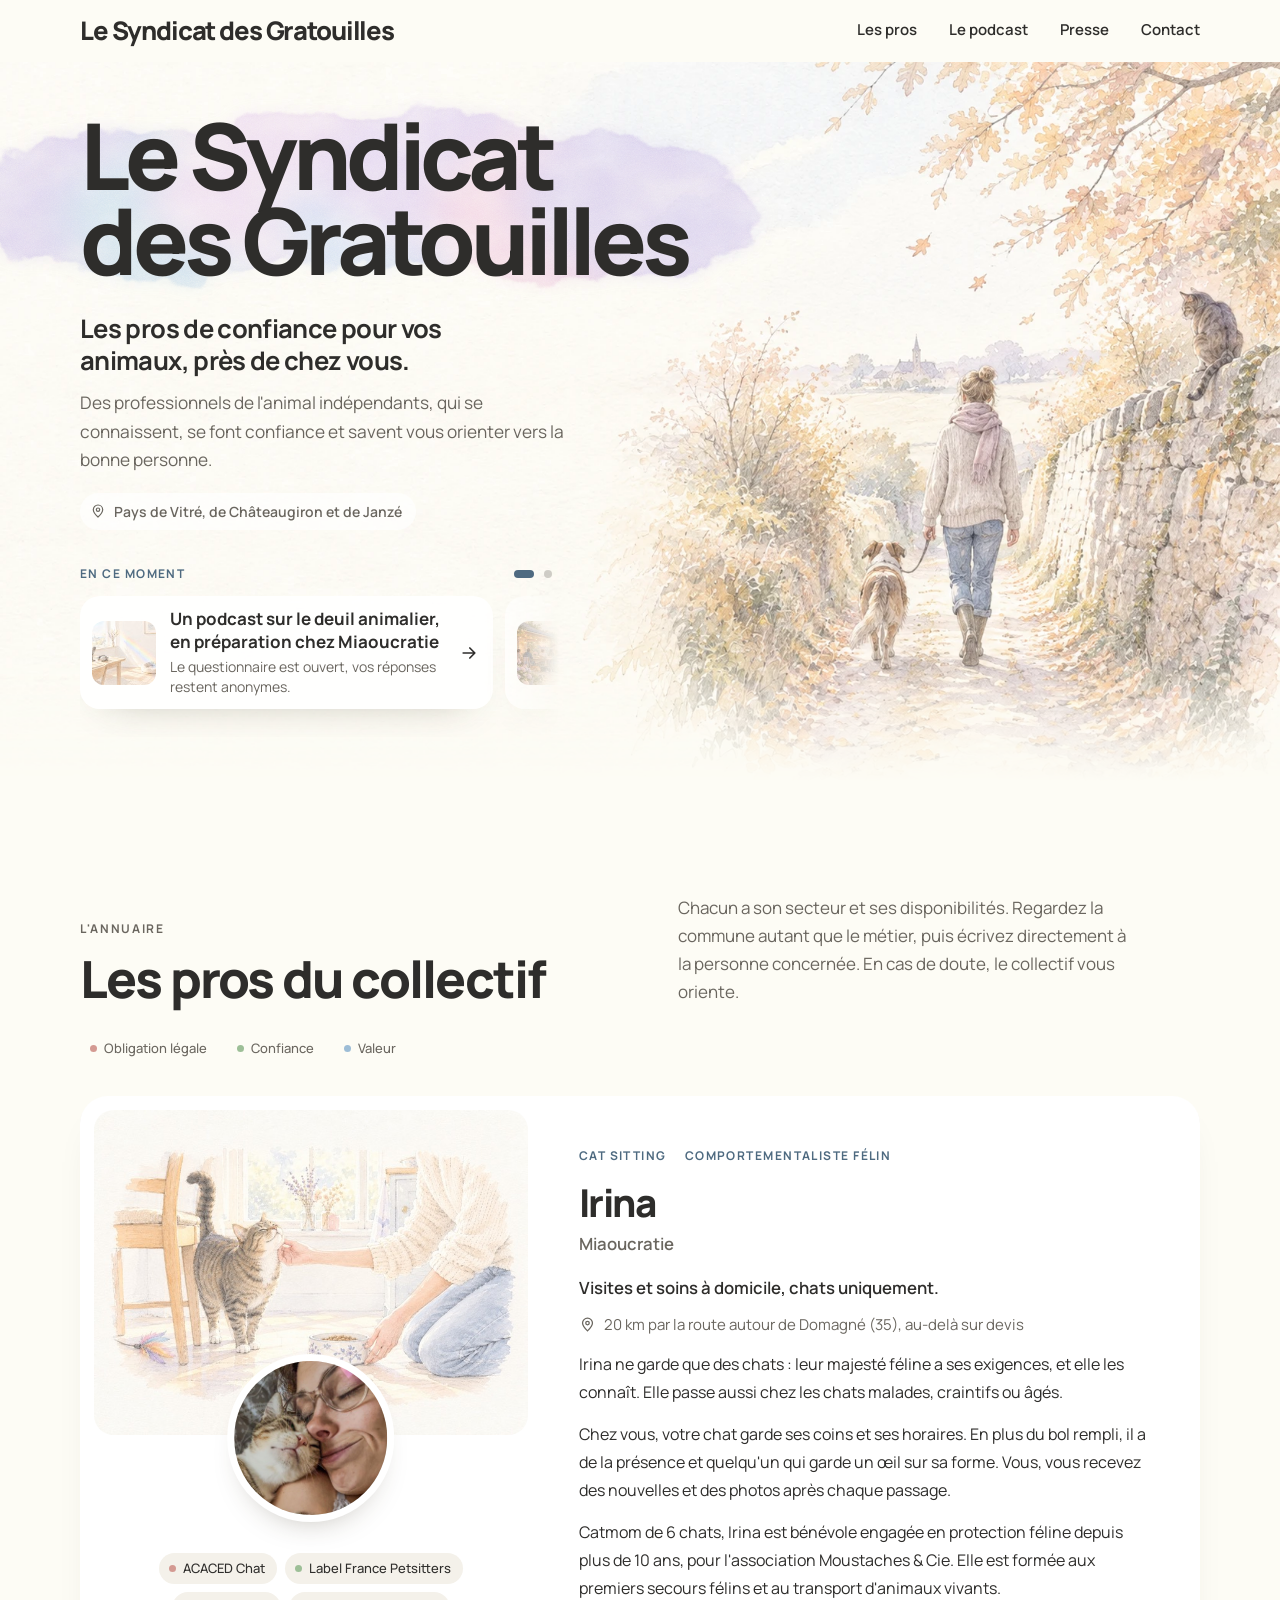
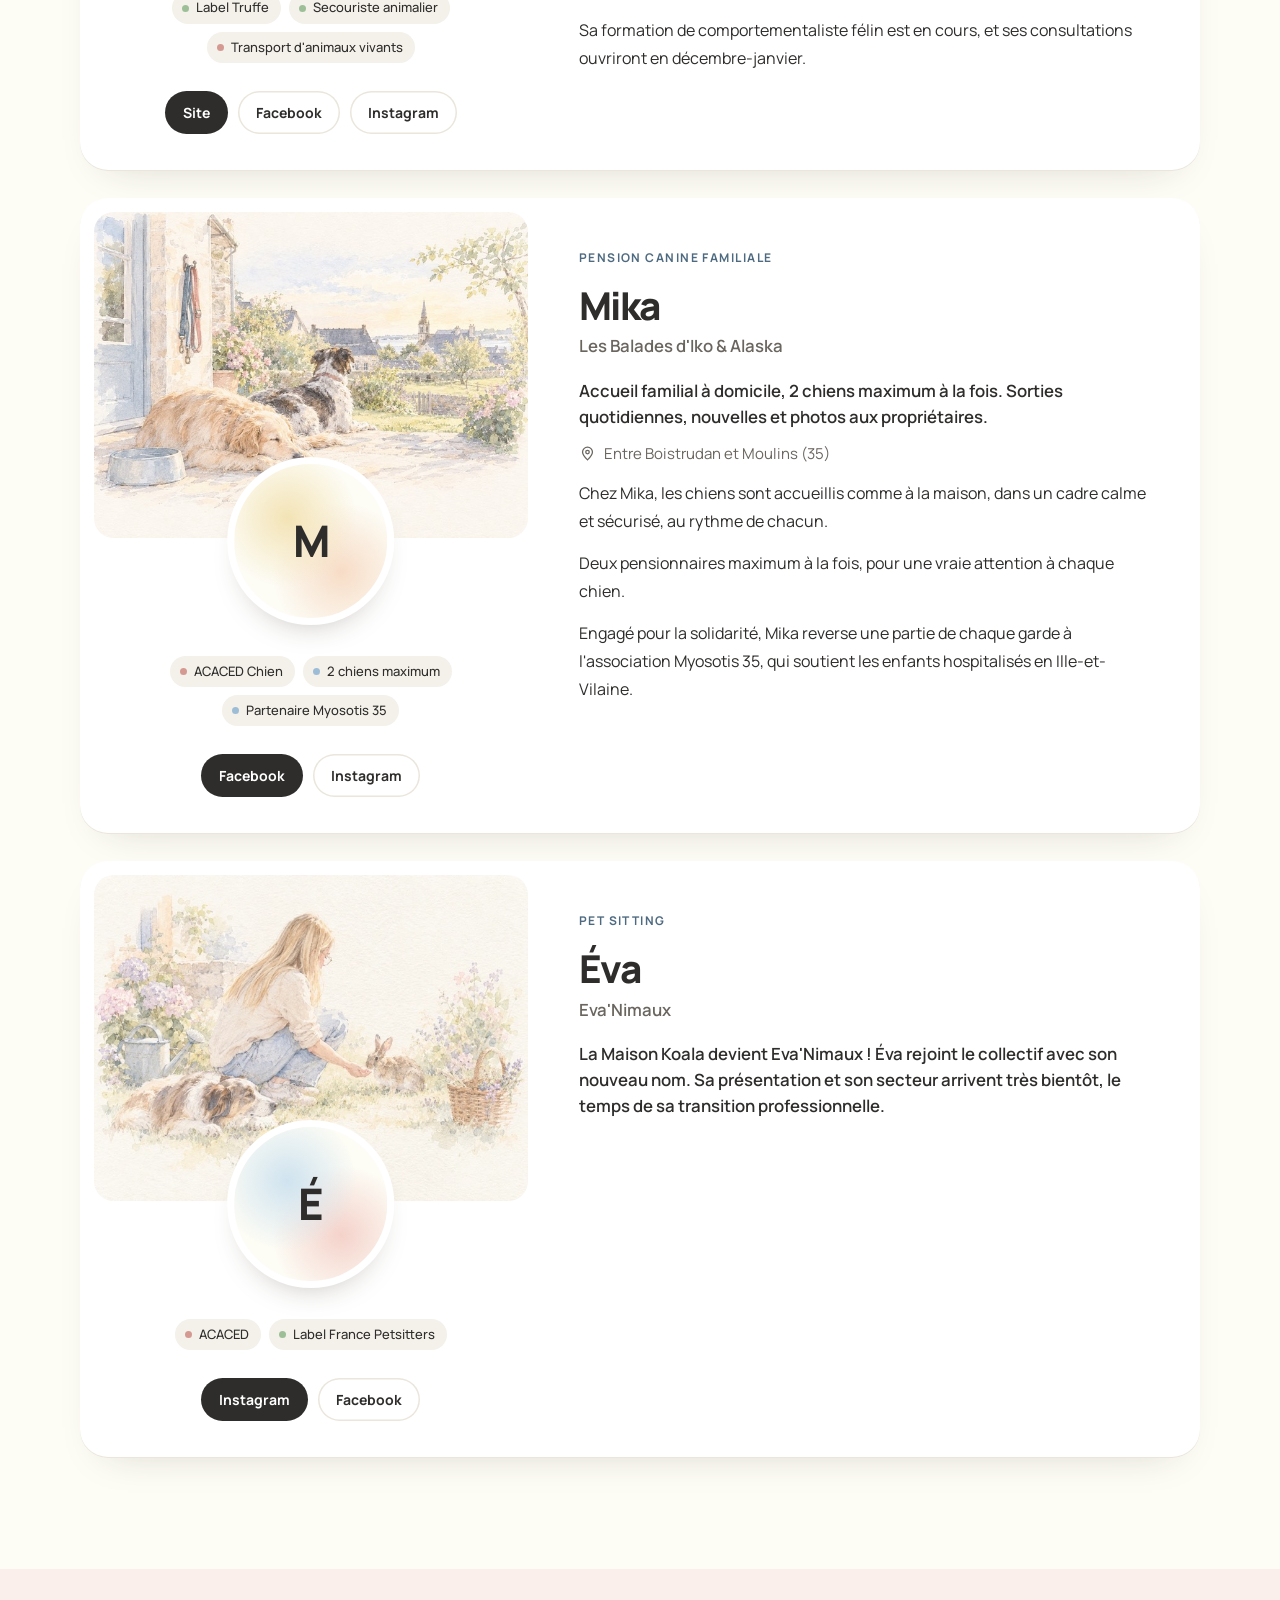
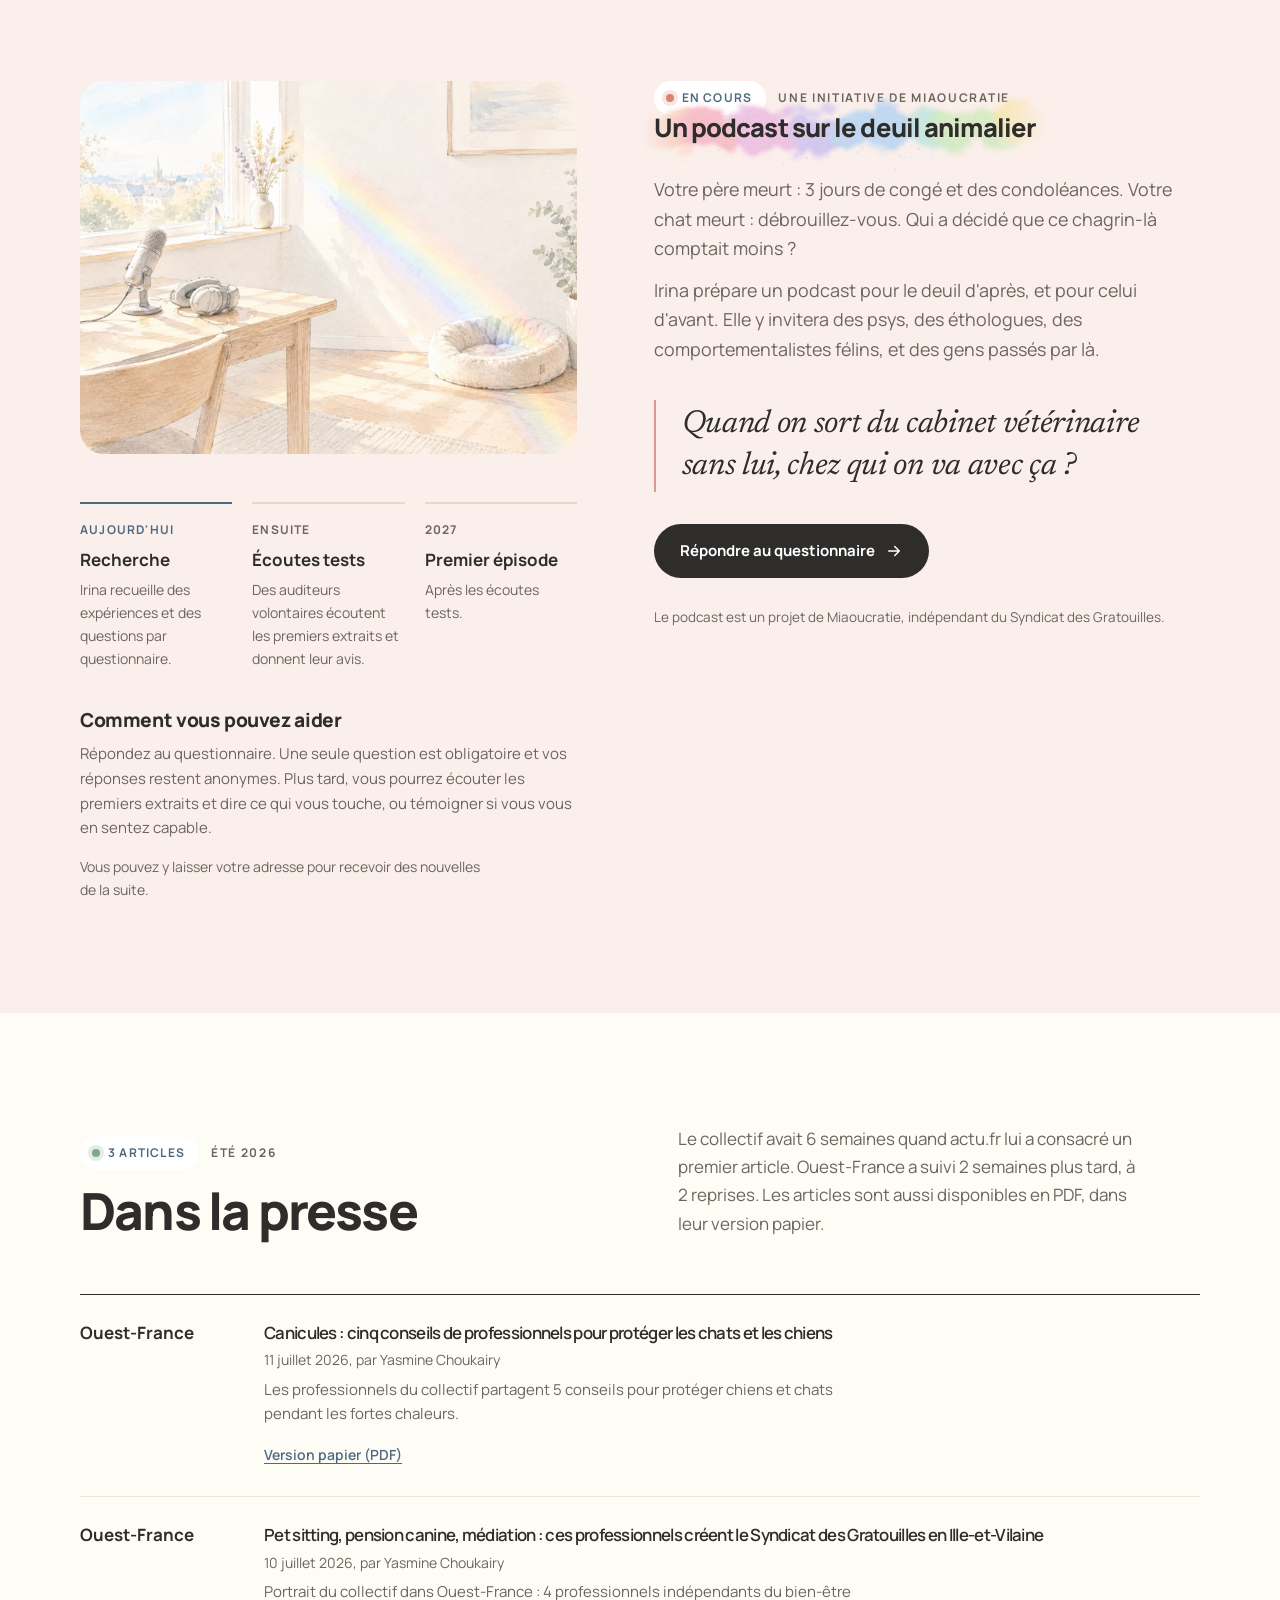
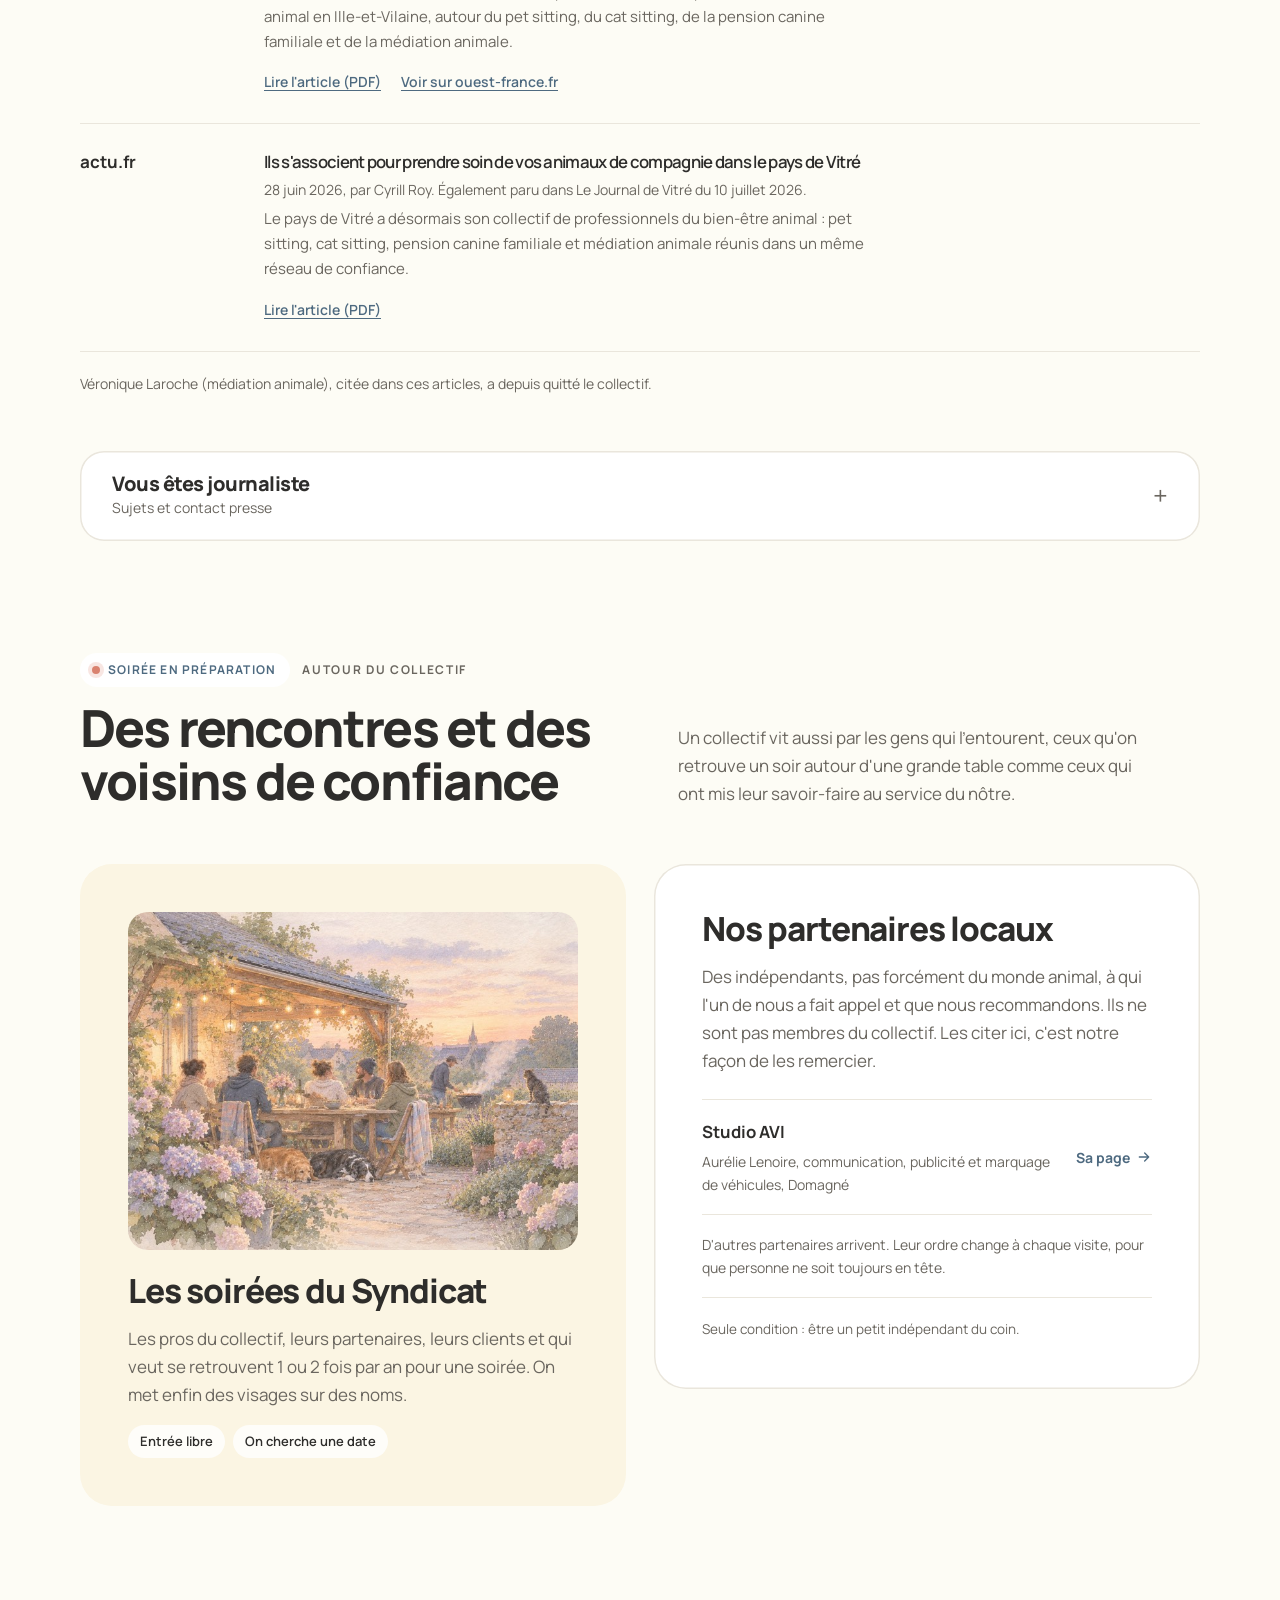
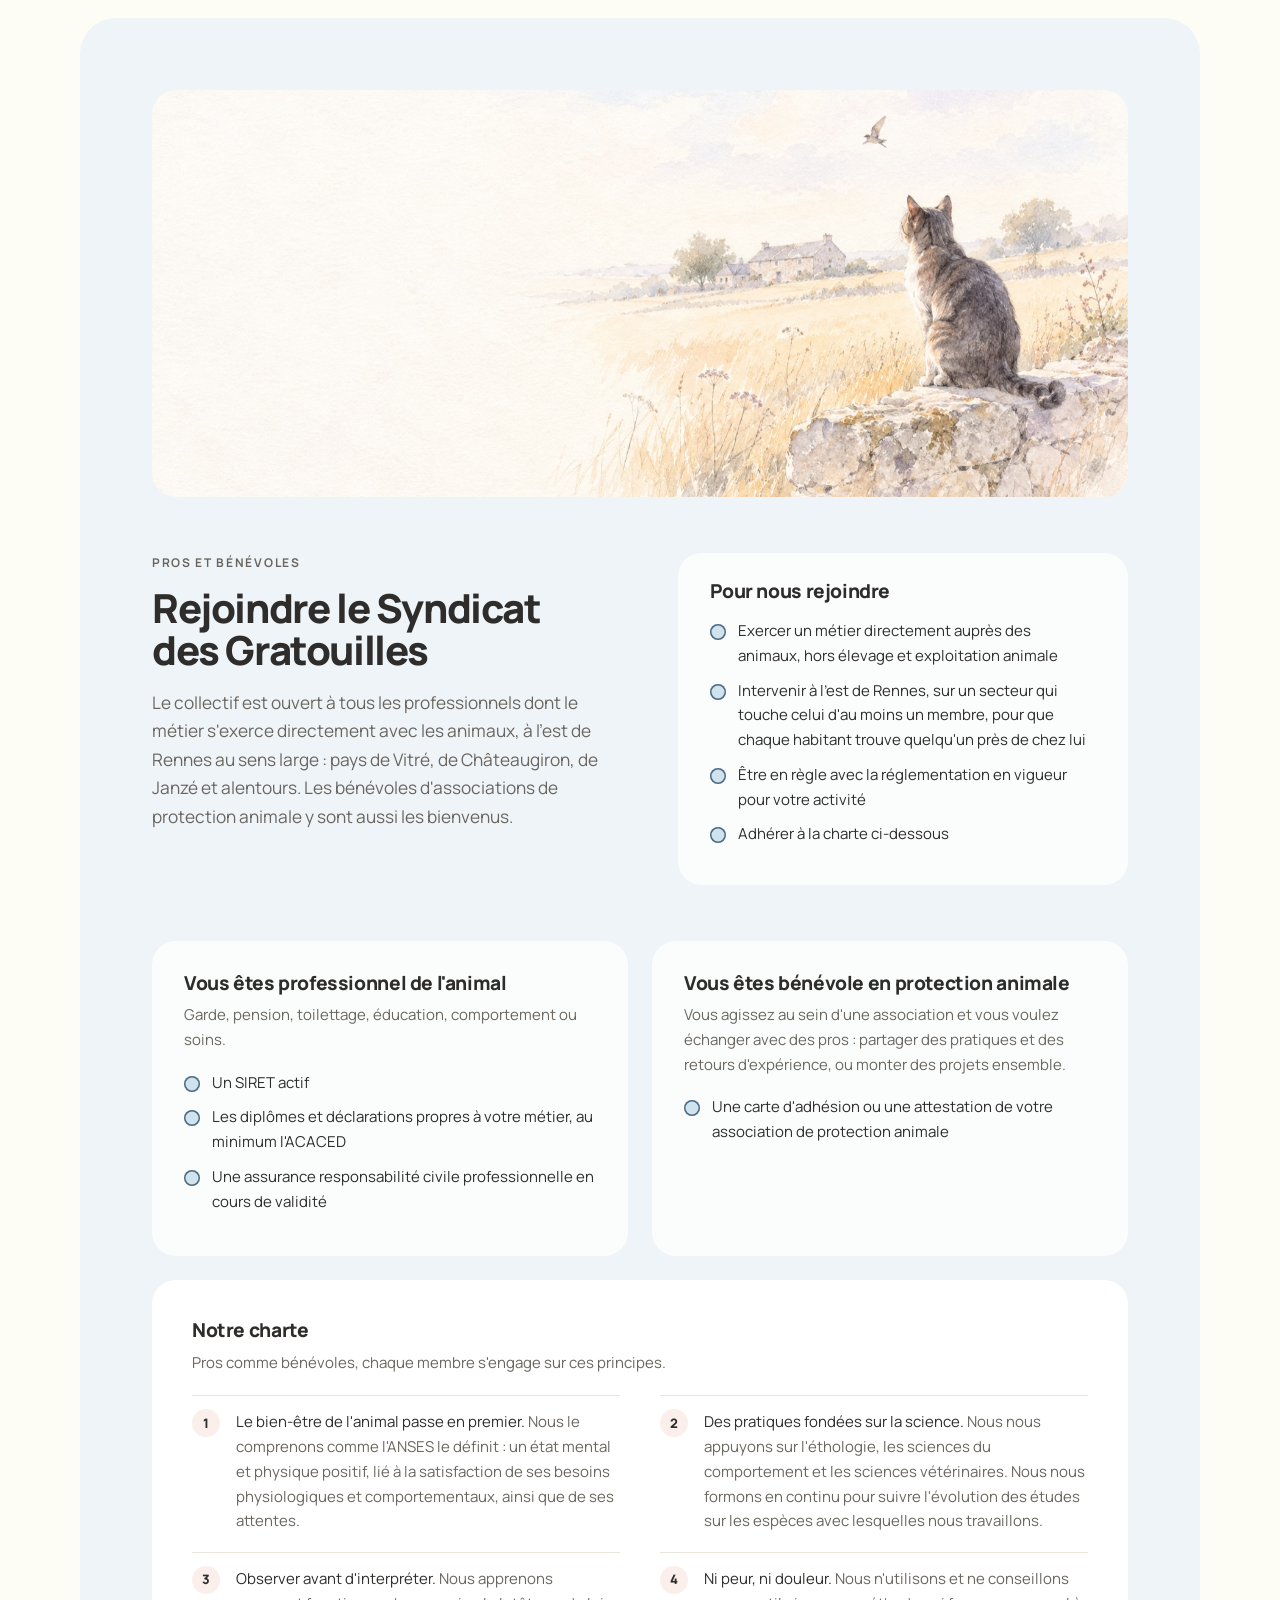
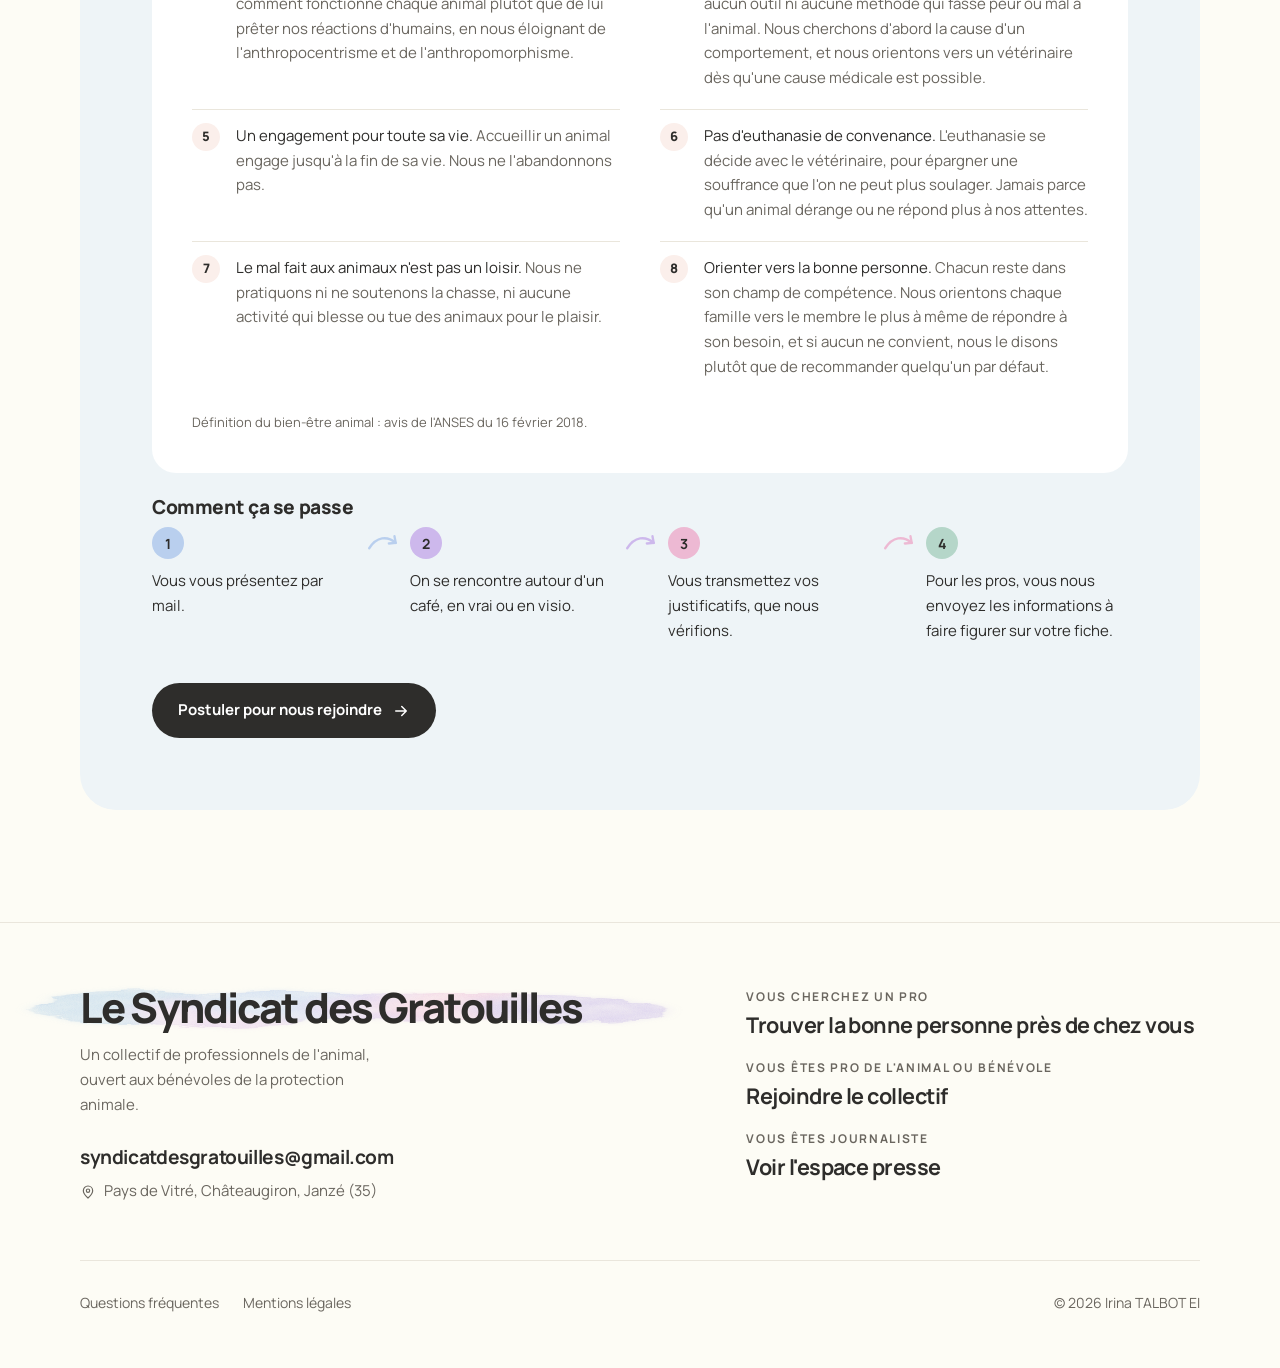
==== commit 02e3cb0e: "images plus légères sur mobile" ====
--- a/index.html
+++ b/index.html
@@ -40,13 +40,13 @@
 <meta name="twitter:image:alt" content="Aquarelle : une promeneuse et son chien sur un chemin d'automne, un chat sur un muret.">
 
 <!-- Icônes -->
-<link rel="icon" href="favicon.svg" type="image/svg+xml">
-<link rel="apple-touch-icon" href="assets/img/apple-touch-icon.png">
+<link rel="icon" href="favicon.svg?v=2" type="image/svg+xml">
+<link rel="apple-touch-icon" href="assets/img/apple-touch-icon.png?v=2">
 <link rel="manifest" href="site.webmanifest">
 
 <!-- Polices locales, aucune requête vers un service tiers -->
 <link rel="preload" href="assets/fonts/manrope-latin.woff2" as="font" type="font/woff2" crossorigin>
-<link rel="preload" href="assets/img/accueil.webp" as="image" type="image/webp">
+<link rel="preload" href="assets/img/accueil.webp" as="image" type="image/webp" fetchpriority="high">
 
 <link rel="stylesheet" href="css/style.css?v=20261015u">
 
@@ -241,7 +241,7 @@
 
 <main id="top">
   <section class="hero" aria-labelledby="h1">
-    <img class="hero-img" src="assets/img/accueil.webp" width="1672" height="941" alt="Aquarelle : une femme promène son chien sur un chemin creux d'automne, un chat les observe du haut d'un muret en pierre, un clocher au loin.">
+    <img class="hero-img" fetchpriority="high" src="assets/img/accueil.webp" width="1672" height="941" alt="Aquarelle : une femme promène son chien sur un chemin creux d'automne, un chat les observe du haut d'un muret en pierre, un clocher au loin.">
     <div class="hero-copy"><div class="in"><div class="box">
       <h1 id="h1" class="wordmark"><svg class="lavis" data-saison viewBox="0 0 1000 420" preserveAspectRatio="none" aria-hidden="true" focusable="false"><g filter="url(#lv1)"><ellipse cx="106" cy="214" rx="205" ry="126" transform="rotate(0 106 214)" fill="#D3C7EC"/><ellipse cx="215" cy="231" rx="179" ry="133" transform="rotate(-9 215 231)" fill="#C2DAEC"/><ellipse cx="354" cy="181" rx="199" ry="136" transform="rotate(-14 354 181)" fill="#E9D4EE"/><ellipse cx="537" cy="221" rx="187" ry="112" transform="rotate(-15 537 221)" fill="#C9DAF2"/><ellipse cx="595" cy="177" rx="203" ry="132" transform="rotate(8 595 177)" fill="#DCCBEF"/><ellipse cx="755" cy="234" rx="181" ry="134" transform="rotate(-0 755 234)" fill="#F1CADF"/><ellipse cx="857" cy="221" rx="174" ry="130" transform="rotate(13 857 221)" fill="#D3C7EC"/></g></svg><span class="w1">Le Syndicat</span> <span class="w2">des <span class="gr">Gratouilles</span></span></h1>
       <p class="promise">Les pros de confiance pour vos animaux, près de chez vous.</p>
@@ -266,7 +266,7 @@
       <ul class="legend" aria-label="Légende des étiquettes"><li class="t-legal">Obligation légale</li><li class="t-trust">Confiance</li><li class="t-value">Valeur</li></ul>
       <div class="fiches">
         <article class="fiche" id="pro-irina" aria-labelledby="n-irina">
-          <div class="fiche-media"><img class="fiche-img" src="assets/img/carte-irina.jpg" width="1000" height="750" alt="Aquarelle : dans une cuisine lumineuse, une main gratouille le menton d'un chat tigré près d'une chaise, l'autre pose sa gamelle." loading="lazy"><span class="avatar"><img src="assets/img/irina-mali.jpg" width="320" height="320" alt="Irina et Mali, joue contre joue"></span></div>
+          <div class="fiche-media"><img class="fiche-img" src="assets/img/carte-irina.jpg" srcset="assets/img/carte-irina-700.jpg 700w, assets/img/carte-irina.jpg 1000w" sizes="(max-width:900px) calc(100vw - 40px), 432px" width="1000" height="750" alt="Aquarelle : dans une cuisine lumineuse, une main gratouille le menton d'un chat tigré près d'une chaise, l'autre pose sa gamelle." loading="lazy"><span class="avatar"><img src="assets/img/irina-mali.jpg" width="320" height="320" alt="Irina et Mali, joue contre joue"></span></div>
           <div class="fiche-aside"><ul class="labels" aria-label="Labels et formations"><li class="t-legal"><span class="sr">Obligation légale&nbsp;: </span>ACACED Chat</li><li class="t-trust"><span class="sr">Confiance&nbsp;: </span>Label France Petsitters</li><li class="t-trust"><span class="sr">Confiance&nbsp;: </span>Label Truffe</li><li class="t-trust"><span class="sr">Confiance&nbsp;: </span>Secouriste animalier</li><li class="t-legal"><span class="sr">Obligation légale&nbsp;: </span>Transport d'animaux vivants</li></ul>
             <div class="links"><a class="lk" href="https://miaoucratie.fr/" target="_blank" rel="noopener">Site</a><a class="lk" href="https://www.facebook.com/profile.php?id=61586236644978" target="_blank" rel="noopener">Facebook</a><a class="lk" href="https://www.instagram.com/miaoucratie" target="_blank" rel="noopener">Instagram</a></div>
           </div>
@@ -280,7 +280,7 @@
           </div>
         </article>
         <article class="fiche" id="pro-mika" aria-labelledby="n-mika">
-          <div class="fiche-media"><img class="fiche-img" src="assets/img/carte-mika.jpg" width="1000" height="750" alt="Aquarelle : deux chiens se reposent sur la terrasse d'une maison en pierre, les laisses accrochées au mur, un clocher au loin." loading="lazy"><span class="avatar" style="--a1:var(--beurre);--a2:var(--peche)" title="Portrait à venir">M</span></div>
+          <div class="fiche-media"><img class="fiche-img" src="assets/img/carte-mika.jpg" srcset="assets/img/carte-mika-700.jpg 700w, assets/img/carte-mika.jpg 1000w" sizes="(max-width:900px) calc(100vw - 40px), 432px" width="1000" height="750" alt="Aquarelle : deux chiens se reposent sur la terrasse d'une maison en pierre, les laisses accrochées au mur, un clocher au loin." loading="lazy"><span class="avatar" style="--a1:var(--beurre);--a2:var(--peche)" title="Portrait à venir">M</span></div>
           <div class="fiche-aside"><ul class="labels" aria-label="Labels et formations"><li class="t-legal"><span class="sr">Obligation légale&nbsp;: </span>ACACED Chien</li><li class="t-value"><span class="sr">Valeur&nbsp;: </span>2 chiens maximum</li><li class="t-value"><span class="sr">Valeur&nbsp;: </span>Partenaire Myosotis 35</li></ul>
             <div class="links"><a class="lk" href="https://www.facebook.com/profile.php?id=61584388603407" target="_blank" rel="noopener">Facebook</a><a class="lk" href="https://www.instagram.com/lesbaladesdikoetalaska" target="_blank" rel="noopener">Instagram</a></div>
           </div>
@@ -294,7 +294,7 @@
           </div>
         </article>
         <article class="fiche" id="pro-eva" aria-labelledby="n-eva">
-          <div class="fiche-media"><img class="fiche-img" src="assets/img/carte-eva.jpg" width="1000" height="750" alt="Aquarelle : dans un jardin, une jeune femme blonde aux cheveux longs, accroupie, tend la main à un lapin, un chien couché à côté." loading="lazy"><span class="avatar" style="--a1:var(--ciel);--a2:var(--rose)" title="Portrait à venir">É</span></div>
+          <div class="fiche-media"><img class="fiche-img" src="assets/img/carte-eva.jpg" srcset="assets/img/carte-eva-700.jpg 700w, assets/img/carte-eva.jpg 1000w" sizes="(max-width:900px) calc(100vw - 40px), 432px" width="1000" height="750" alt="Aquarelle : dans un jardin, une jeune femme blonde aux cheveux longs, accroupie, tend la main à un lapin, un chien couché à côté." loading="lazy"><span class="avatar" style="--a1:var(--ciel);--a2:var(--rose)" title="Portrait à venir">É</span></div>
           <div class="fiche-aside"><ul class="labels" aria-label="Labels et formations"><li class="t-legal"><span class="sr">Obligation légale&nbsp;: </span>ACACED</li><li class="t-trust"><span class="sr">Confiance&nbsp;: </span>Label France Petsitters</li></ul>
             <div class="links"><a class="lk" href="https://www.instagram.com/evaanimauux/" target="_blank" rel="noopener">Instagram</a><a class="lk" href="https://www.facebook.com/profile.php?id=61550557575785" target="_blank" rel="noopener">Facebook</a></div>
           </div>
@@ -313,7 +313,7 @@
   <section class="sec" id="podcast" aria-labelledby="t-pod">
     <div class="in pod">
       <div class="pod-left">
-        <img class="pod-img" src="assets/img/podcast.webp" width="1448" height="1086" alt="Aquarelle : un micro et un casque sur un bureau clair ; la lumière traverse un prisme et dessine un arc-en-ciel jusqu'à un panier de chat vide." loading="lazy">
+        <img class="pod-img" src="assets/img/podcast.webp" srcset="assets/img/podcast-700.jpg 700w, assets/img/podcast.webp 1448w" sizes="(max-width:900px) calc(100vw - 40px), 500px" width="1448" height="1086" alt="Aquarelle : un micro et un casque sur un bureau clair ; la lumière traverse un prisme et dessine un arc-en-ciel jusqu'à un panier de chat vide." loading="lazy">
         <ol class="steps">
           <li class="now-step"><em>Aujourd'hui</em><b>Recherche</b><small>Irina recueille des expériences et des questions par questionnaire.</small></li>
           <li><em>Ensuite</em><b>Écoutes tests</b><small>Des auditeurs volontaires écoutent les premiers extraits et donnent leur avis.</small></li>
@@ -402,7 +402,7 @@
       </div>
       <div class="around">
         <article class="soirees" id="soirees" aria-labelledby="t-soirees">
-          <img class="soiree-img" src="assets/img/soiree.jpg" width="1000" height="750" alt="Aquarelle : une tablée d'amis sous une guirlande lumineuse au crépuscule, deux chiens couchés sous la table, un chat sur le muret." loading="lazy">
+          <img class="soiree-img" src="assets/img/soiree.jpg" srcset="assets/img/soiree-700.jpg 700w, assets/img/soiree.jpg 1000w" sizes="(max-width:900px) calc(100vw - 40px), 450px" width="1000" height="750" alt="Aquarelle : une tablée d'amis sous une guirlande lumineuse au crépuscule, deux chiens couchés sous la table, un chat sur le muret." loading="lazy">
           <h3 id="t-soirees">Les soirées du Syndicat</h3>
           <p>Les pros du collectif, leurs partenaires, leurs clients et qui veut se retrouvent 1&nbsp;ou&nbsp;2&nbsp;fois par an pour une soirée. On met enfin des visages sur des noms.</p>
           <div class="meta"><span>Entrée libre</span><span>On cherche une date</span></div>
@@ -422,7 +422,7 @@
   <section class="sec" id="rejoindre" style="padding-top:0" aria-labelledby="t-join">
     <div class="in">
       <div class="join">
-        <img class="joinimg" src="assets/img/rejoindre.jpg" width="1600" height="900" alt="Aquarelle : un chat tigré assis sur un muret regarde un champ d'herbes sèches et une longère au loin." loading="lazy">
+        <img class="joinimg" src="assets/img/rejoindre.jpg" srcset="assets/img/rejoindre-700.jpg 700w, assets/img/rejoindre.jpg 1600w" sizes="(max-width:900px) calc(100vw - 40px), 976px" width="1600" height="900" alt="Aquarelle : un chat tigré assis sur un muret regarde un champ d'herbes sèches et une longère au loin." loading="lazy">
         <div class="top">
           <div>
             <p class="eyebrow">Pros et bénévoles</p>
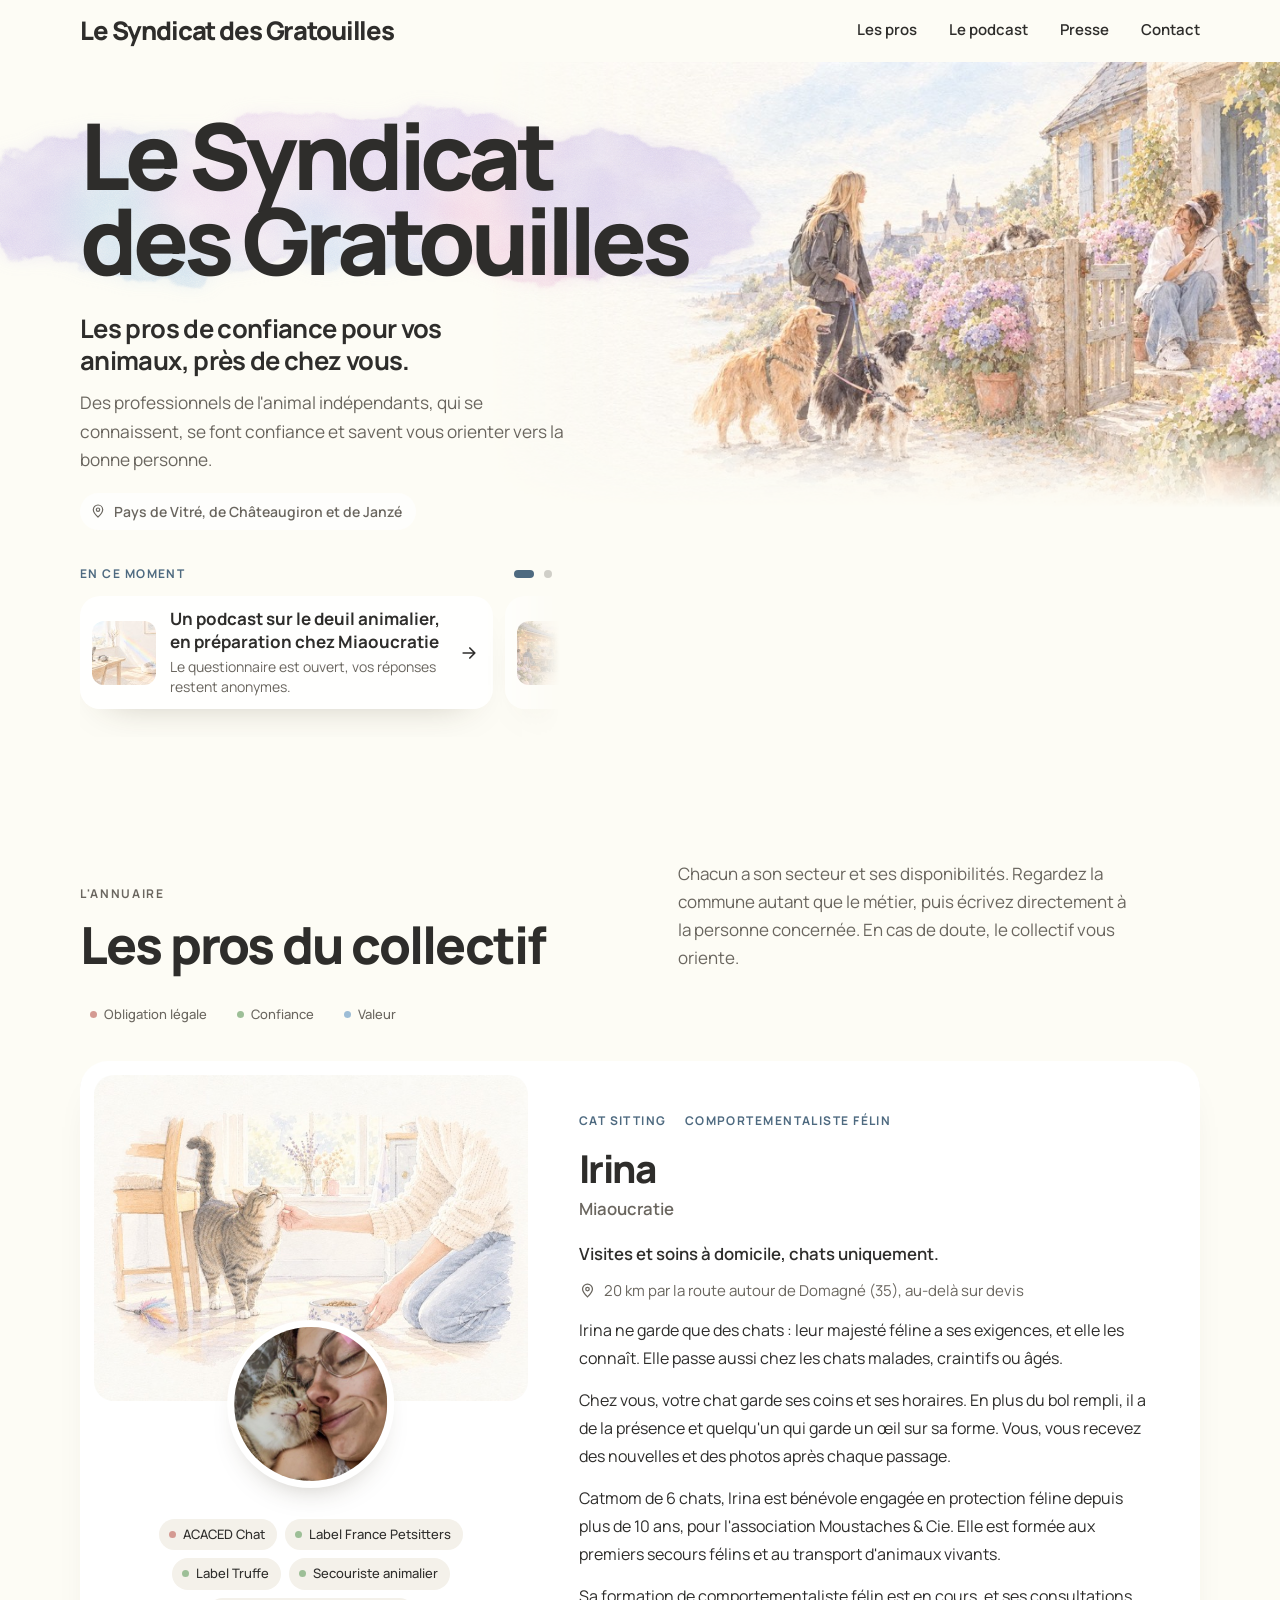
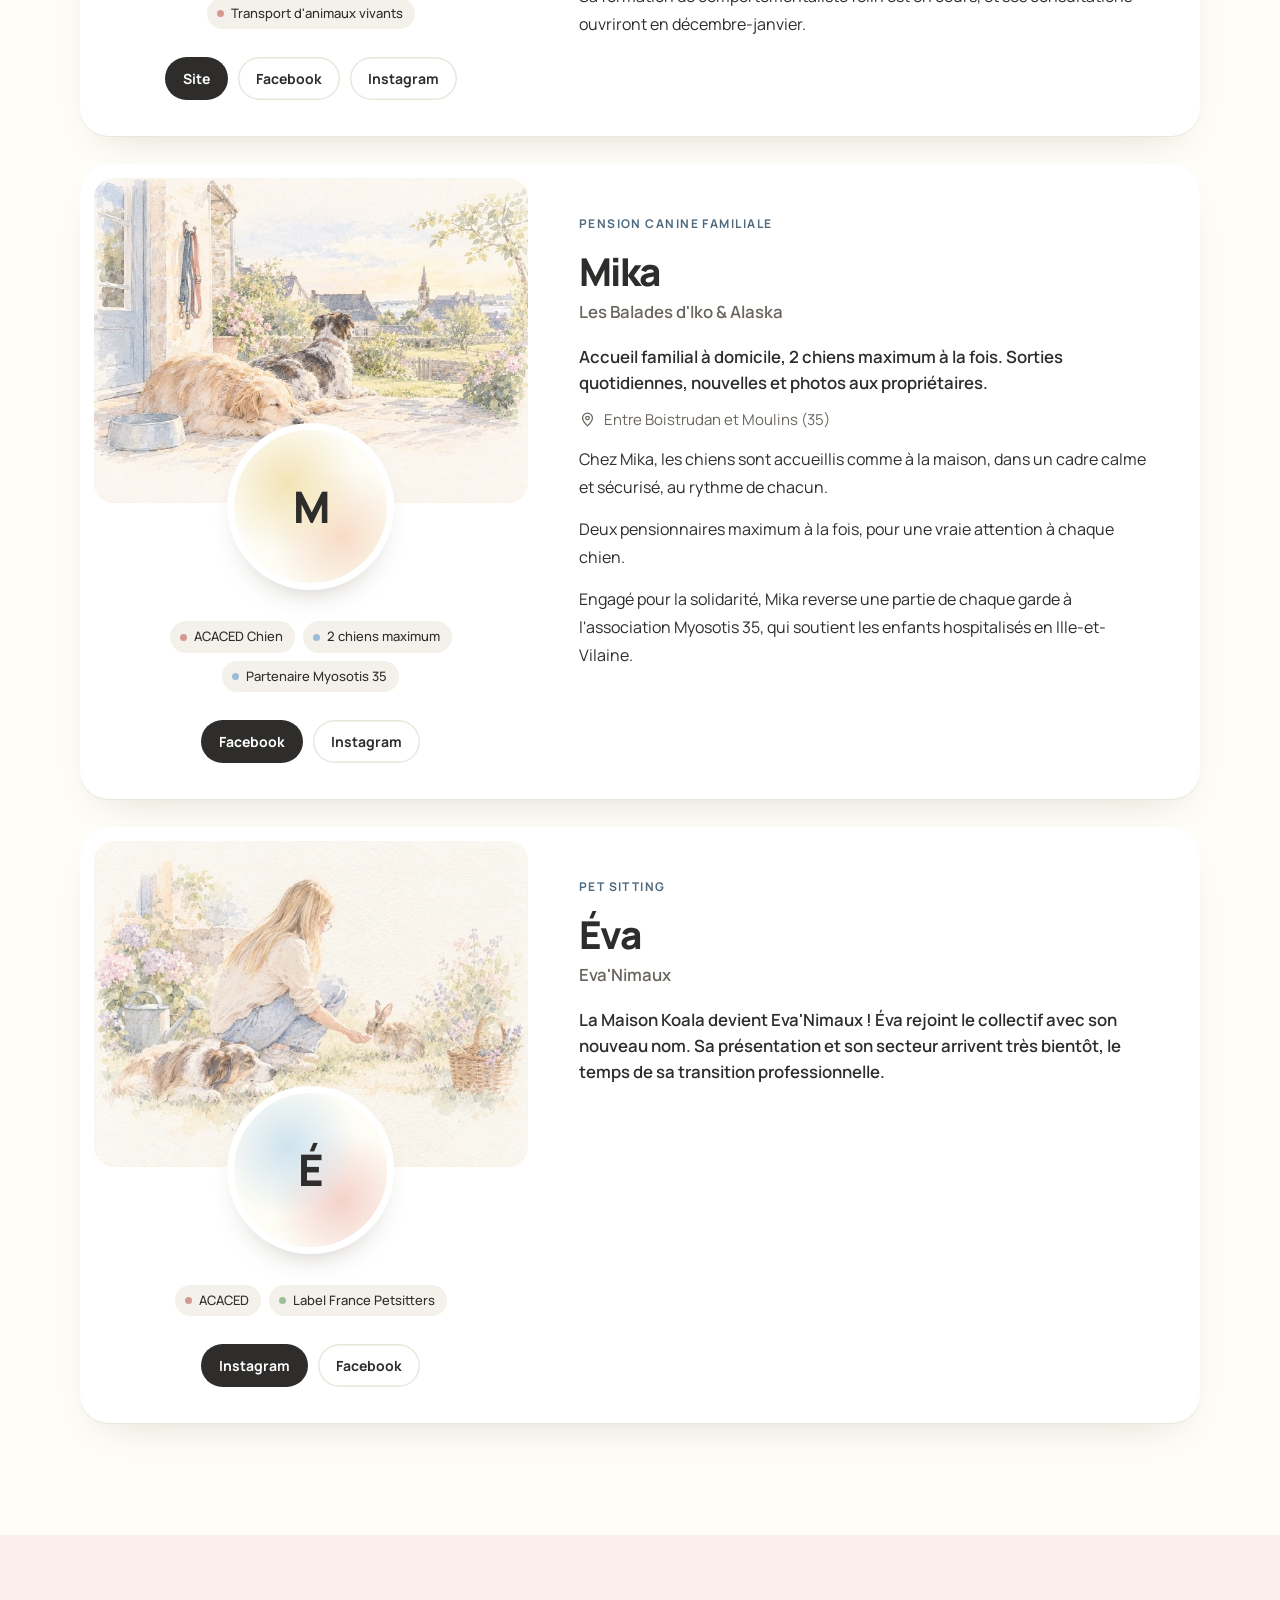
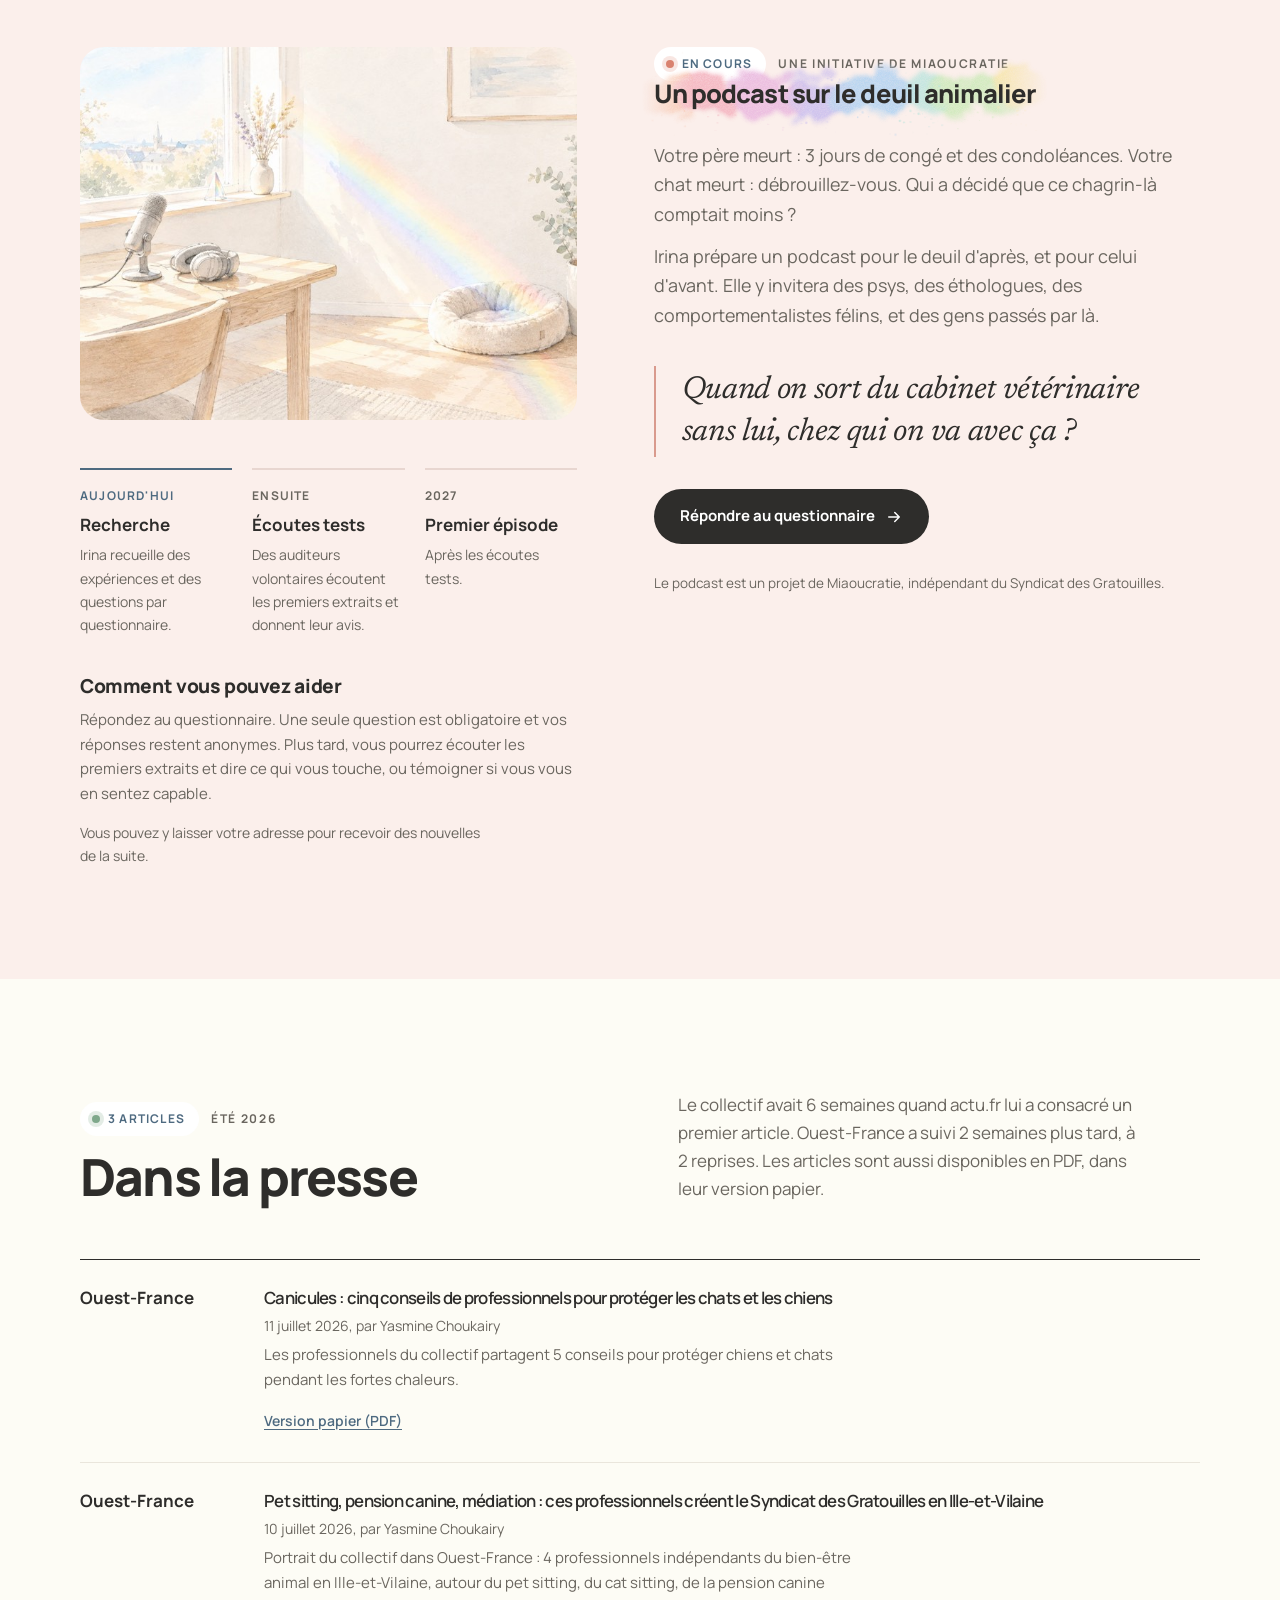
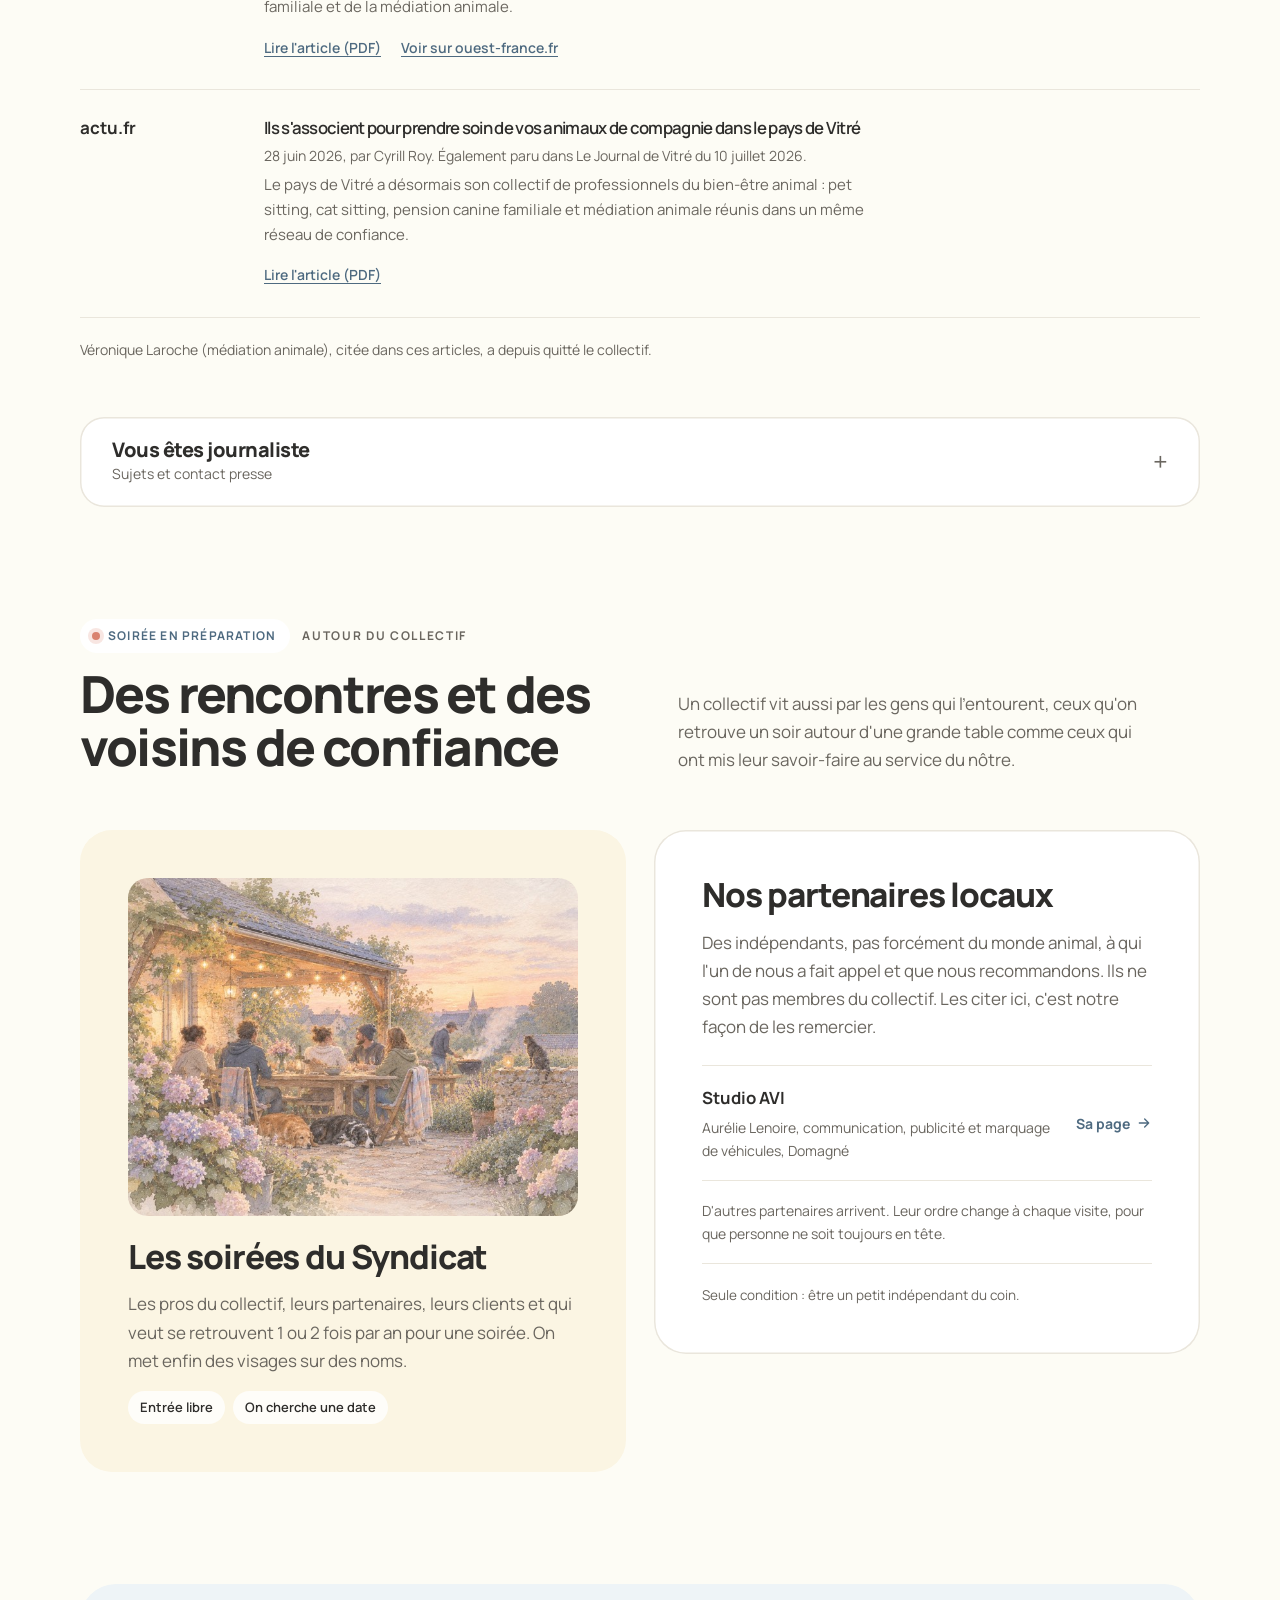
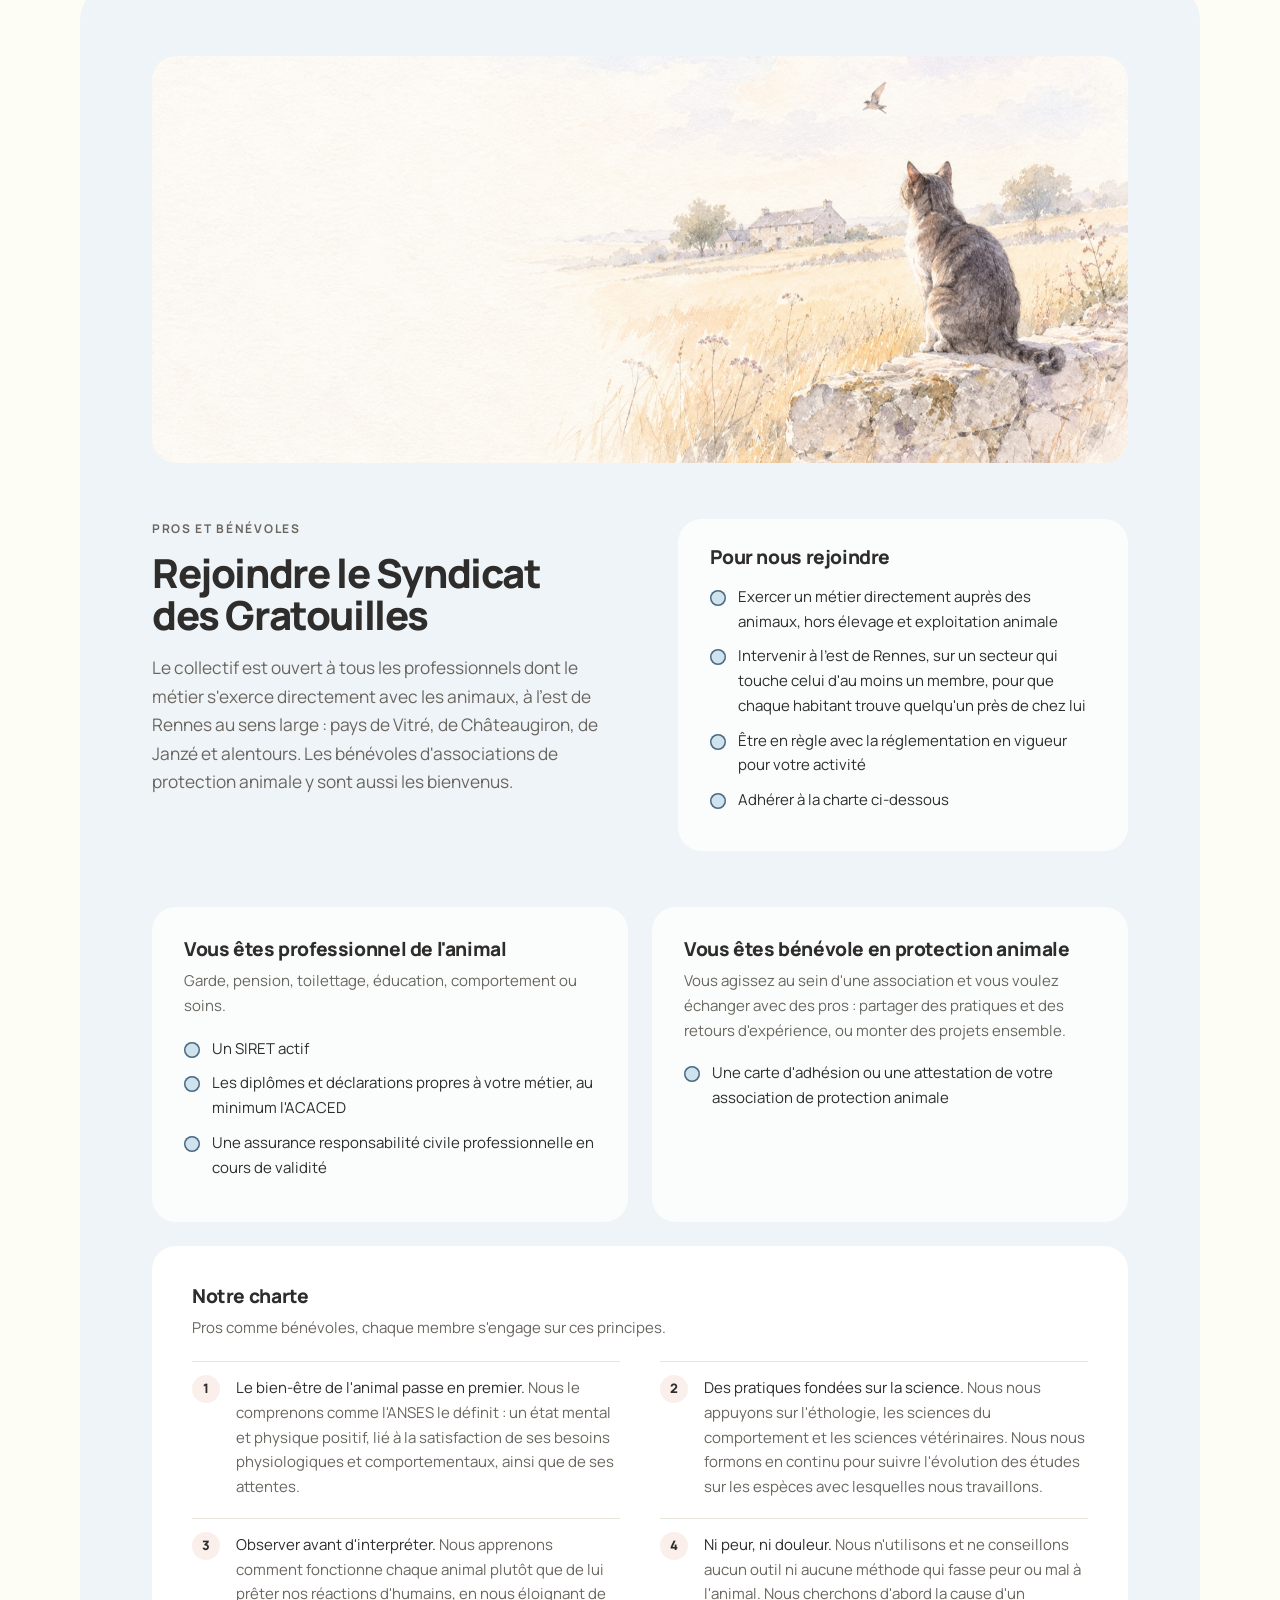
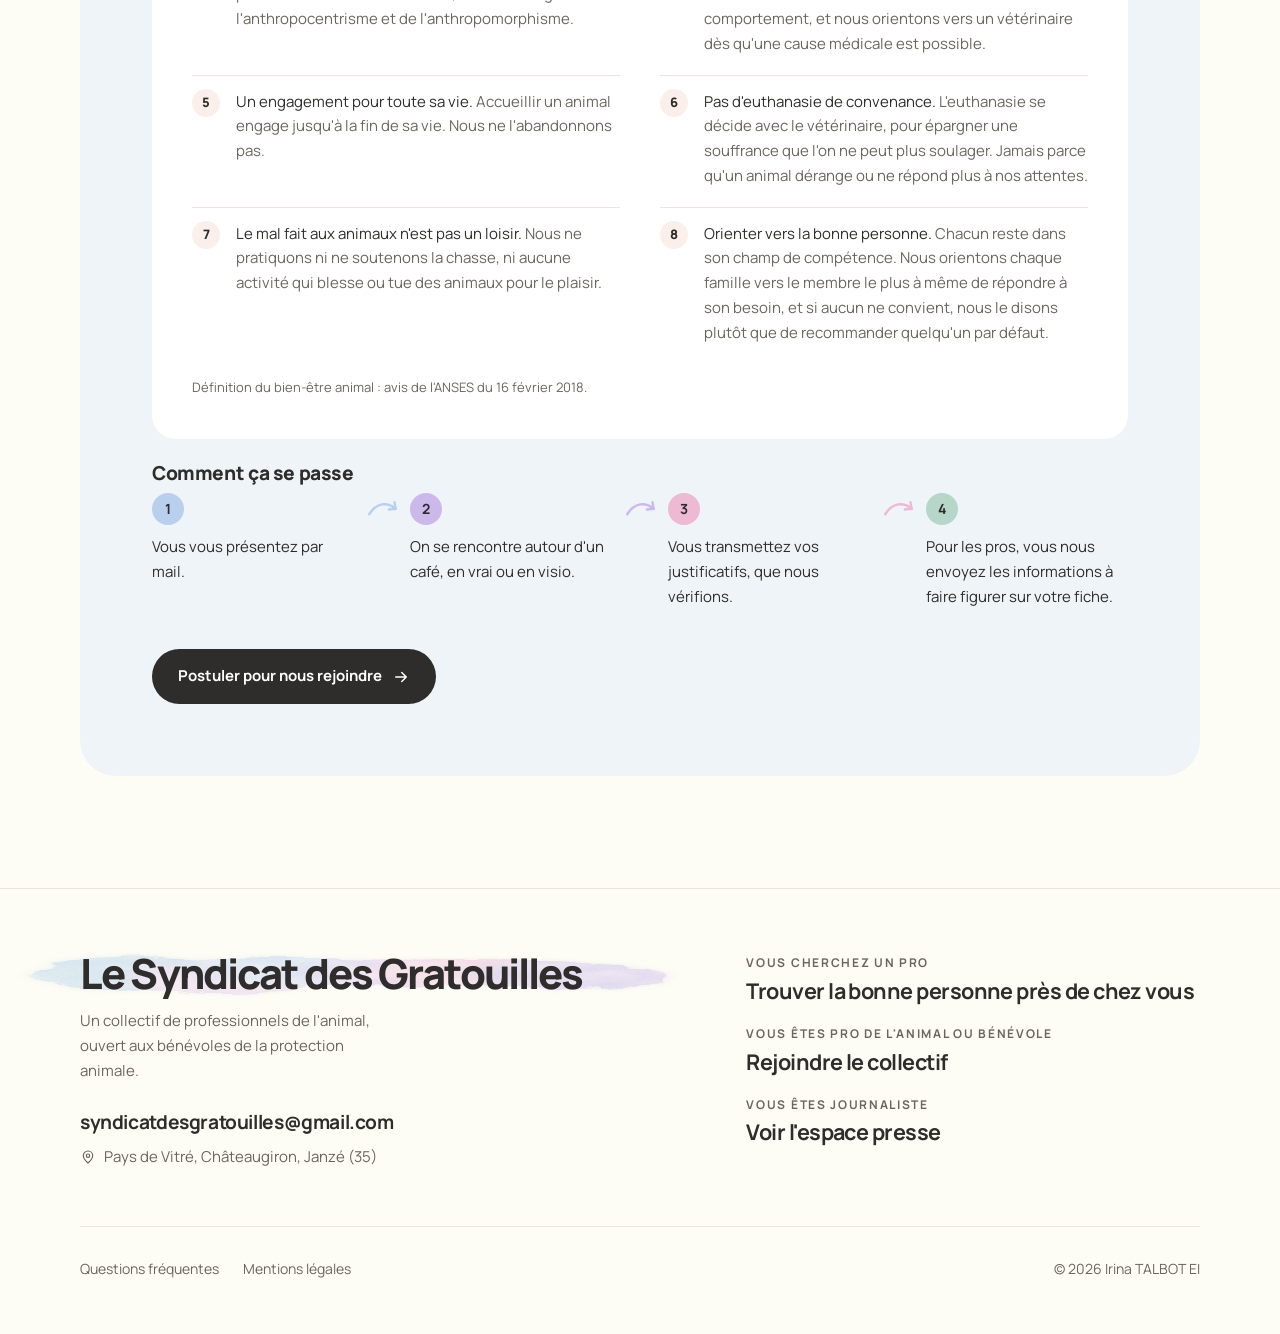
==== commit b6daca2b: "nouvelle image d'accueil" ====
--- a/index.html
+++ b/index.html
@@ -25,8 +25,8 @@
 <meta property="og:title" content="Le Syndicat des Gratouilles, les pros de confiance pour vos animaux">
 <meta property="og:description" content="Annuaire gratuit de professionnels de l'animal de confiance en pays de Vitré, de Châteaugiron et de Janzé : cat sitting, pet sitting, pension canine familiale.">
 <meta property="og:url" content="https://syndicat-des-gratouilles.fr/">
-<meta property="og:image" content="https://syndicat-des-gratouilles.fr/assets/img/og-image.jpg">
-<meta property="og:image:secure_url" content="https://syndicat-des-gratouilles.fr/assets/img/og-image.jpg">
+<meta property="og:image" content="https://syndicat-des-gratouilles.fr/assets/img/og-image.jpg?v=2">
+<meta property="og:image:secure_url" content="https://syndicat-des-gratouilles.fr/assets/img/og-image.jpg?v=2">
 <meta property="og:image:type" content="image/jpeg">
 <meta property="og:image:width" content="1200">
 <meta property="og:image:height" content="630">
@@ -36,7 +36,7 @@
 <meta name="twitter:card" content="summary_large_image">
 <meta name="twitter:title" content="Le Syndicat des Gratouilles, les pros de confiance pour vos animaux">
 <meta name="twitter:description" content="Annuaire gratuit de professionnels de l'animal de confiance en pays de Vitré, de Châteaugiron et de Janzé : cat sitting, pet sitting, pension canine familiale.">
-<meta name="twitter:image" content="https://syndicat-des-gratouilles.fr/assets/img/og-image.jpg">
+<meta name="twitter:image" content="https://syndicat-des-gratouilles.fr/assets/img/og-image.jpg?v=2">
 <meta name="twitter:image:alt" content="Aquarelle : une promeneuse et son chien sur un chemin d'automne, un chat sur un muret.">
 
 <!-- Icônes -->
@@ -46,9 +46,9 @@
 
 <!-- Polices locales, aucune requête vers un service tiers -->
 <link rel="preload" href="assets/fonts/manrope-latin.woff2" as="font" type="font/woff2" crossorigin>
-<link rel="preload" href="assets/img/accueil.webp" as="image" type="image/webp" fetchpriority="high">
-
-<link rel="stylesheet" href="css/style.css?v=20261015u">
+<link rel="preload" as="image" href="assets/img/accueil-collectif.webp" imagesrcset="assets/img/accueil-collectif-900.jpg 900w, assets/img/accueil-collectif-1200.jpg 1200w, assets/img/accueil-collectif.webp 1672w" imagesizes="(max-width:900px) 100vw, (max-width:1440px) 62vw, 893px" fetchpriority="high">
+
+<link rel="stylesheet" href="css/style.css?v=20261015z">
 
 <script type="application/ld+json">
 {
@@ -241,7 +241,7 @@
 
 <main id="top">
   <section class="hero" aria-labelledby="h1">
-    <img class="hero-img" fetchpriority="high" src="assets/img/accueil.webp" width="1672" height="941" alt="Aquarelle : une femme promène son chien sur un chemin creux d'automne, un chat les observe du haut d'un muret en pierre, un clocher au loin.">
+    <img class="hero-img" fetchpriority="high" src="assets/img/accueil-collectif.webp" srcset="assets/img/accueil-collectif-900.jpg 900w, assets/img/accueil-collectif-1200.jpg 1200w, assets/img/accueil-collectif.webp 1672w" sizes="(max-width:900px) 100vw, (max-width:1440px) 62vw, 893px" width="1672" height="940" alt="Aquarelle : devant une maison de pierre fleurie d'hortensias, une promeneuse s'arrête avec trois chiens et salue une cat-sitter assise sur le perron, qui joue avec un chat tigré ; un autre chat est allongé sur le muret.">
     <div class="hero-copy"><div class="in"><div class="box">
       <h1 id="h1" class="wordmark"><svg class="lavis" data-saison viewBox="0 0 1000 420" preserveAspectRatio="none" aria-hidden="true" focusable="false"><g filter="url(#lv1)"><ellipse cx="106" cy="214" rx="205" ry="126" transform="rotate(0 106 214)" fill="#D3C7EC"/><ellipse cx="215" cy="231" rx="179" ry="133" transform="rotate(-9 215 231)" fill="#C2DAEC"/><ellipse cx="354" cy="181" rx="199" ry="136" transform="rotate(-14 354 181)" fill="#E9D4EE"/><ellipse cx="537" cy="221" rx="187" ry="112" transform="rotate(-15 537 221)" fill="#C9DAF2"/><ellipse cx="595" cy="177" rx="203" ry="132" transform="rotate(8 595 177)" fill="#DCCBEF"/><ellipse cx="755" cy="234" rx="181" ry="134" transform="rotate(-0 755 234)" fill="#F1CADF"/><ellipse cx="857" cy="221" rx="174" ry="130" transform="rotate(13 857 221)" fill="#D3C7EC"/></g></svg><span class="w1">Le Syndicat</span> <span class="w2">des <span class="gr">Gratouilles</span></span></h1>
       <p class="promise">Les pros de confiance pour vos animaux, près de chez vous.</p>
--- a/css/style.css
+++ b/css/style.css
@@ -63,11 +63,16 @@
 
 /* ---------- Accueil ---------- */
 .hero{position:relative;max-width:1440px;margin:0 auto;}
-.hero-img{width:100%;height:auto;aspect-ratio:1672/941;object-fit:cover;-webkit-mask-image:linear-gradient(to bottom,#000 82%,transparent);mask-image:linear-gradient(to bottom,#000 82%,transparent);}
+.hero-img{width:100%;height:auto;aspect-ratio:1672/940;object-fit:cover;-webkit-mask-image:linear-gradient(to bottom,#000 82%,transparent);mask-image:linear-gradient(to bottom,#000 82%,transparent);}
 .hero-copy{position:absolute;inset:0;display:flex;align-items:flex-start;padding-top:clamp(24px,4vw,64px);}
 .hero-copy .in{width:100%;}
 .hero-copy .box{max-width:min(980px,70%);}
-.wordmark{font-size:clamp(3rem,7.2vw,7.4rem);font-weight:800;letter-spacing:-.055em;line-height:.92;margin:0;}
+@media (min-width:901px){
+  .hero{min-height:calc(min(100vw,1440px) * .62 * 940 / 1672);}
+  .hero-img{position:absolute;top:0;right:0;width:62%;-webkit-mask-image:linear-gradient(to right,transparent,#000 22%),linear-gradient(to bottom,#000 80%,transparent);-webkit-mask-composite:source-in;mask-image:linear-gradient(to right,transparent,#000 22%),linear-gradient(to bottom,#000 80%,transparent);mask-composite:intersect;}
+  .hero-copy{position:relative;inset:auto;padding-bottom:clamp(24px,3vw,48px);}
+}
+.wordmark{font-size:clamp(3rem,7.2vw,6.5rem);font-weight:800;letter-spacing:-.055em;line-height:.92;margin:0;}
 .wordmark .w1,.wordmark .w2{display:block;}
 .gr{position:relative;display:inline-block;z-index:0;}
 .hero .promise{font-size:clamp(1.3rem,2vw,1.75rem);font-weight:700;letter-spacing:-.025em;line-height:1.25;margin-top:clamp(20px,2.4vw,32px);max-width:26ch;}
@@ -302,7 +307,7 @@
   .hero-copy{position:static;padding-top:0;}
   .hero-copy .box{max-width:none;padding-block:8px;}
   .wordmark{font-size:11vw;}
-  .hero-img{-webkit-mask-image:linear-gradient(to bottom,transparent,#000 14%,#000 84%,transparent);mask-image:linear-gradient(to bottom,transparent,#000 14%,#000 84%,transparent);aspect-ratio:4/3;object-position:82% 50%;}
+  .hero-img{-webkit-mask-image:linear-gradient(to bottom,transparent,#000 14%,#000 84%,transparent);mask-image:linear-gradient(to bottom,transparent,#000 14%,#000 84%,transparent);aspect-ratio:4/3;object-position:100% 50%;}
   .hero{display:flex;flex-direction:column-reverse;}
   .head,.join .top,.pod{grid-template-columns:1fr;}
   .head{margin-bottom:40px;}
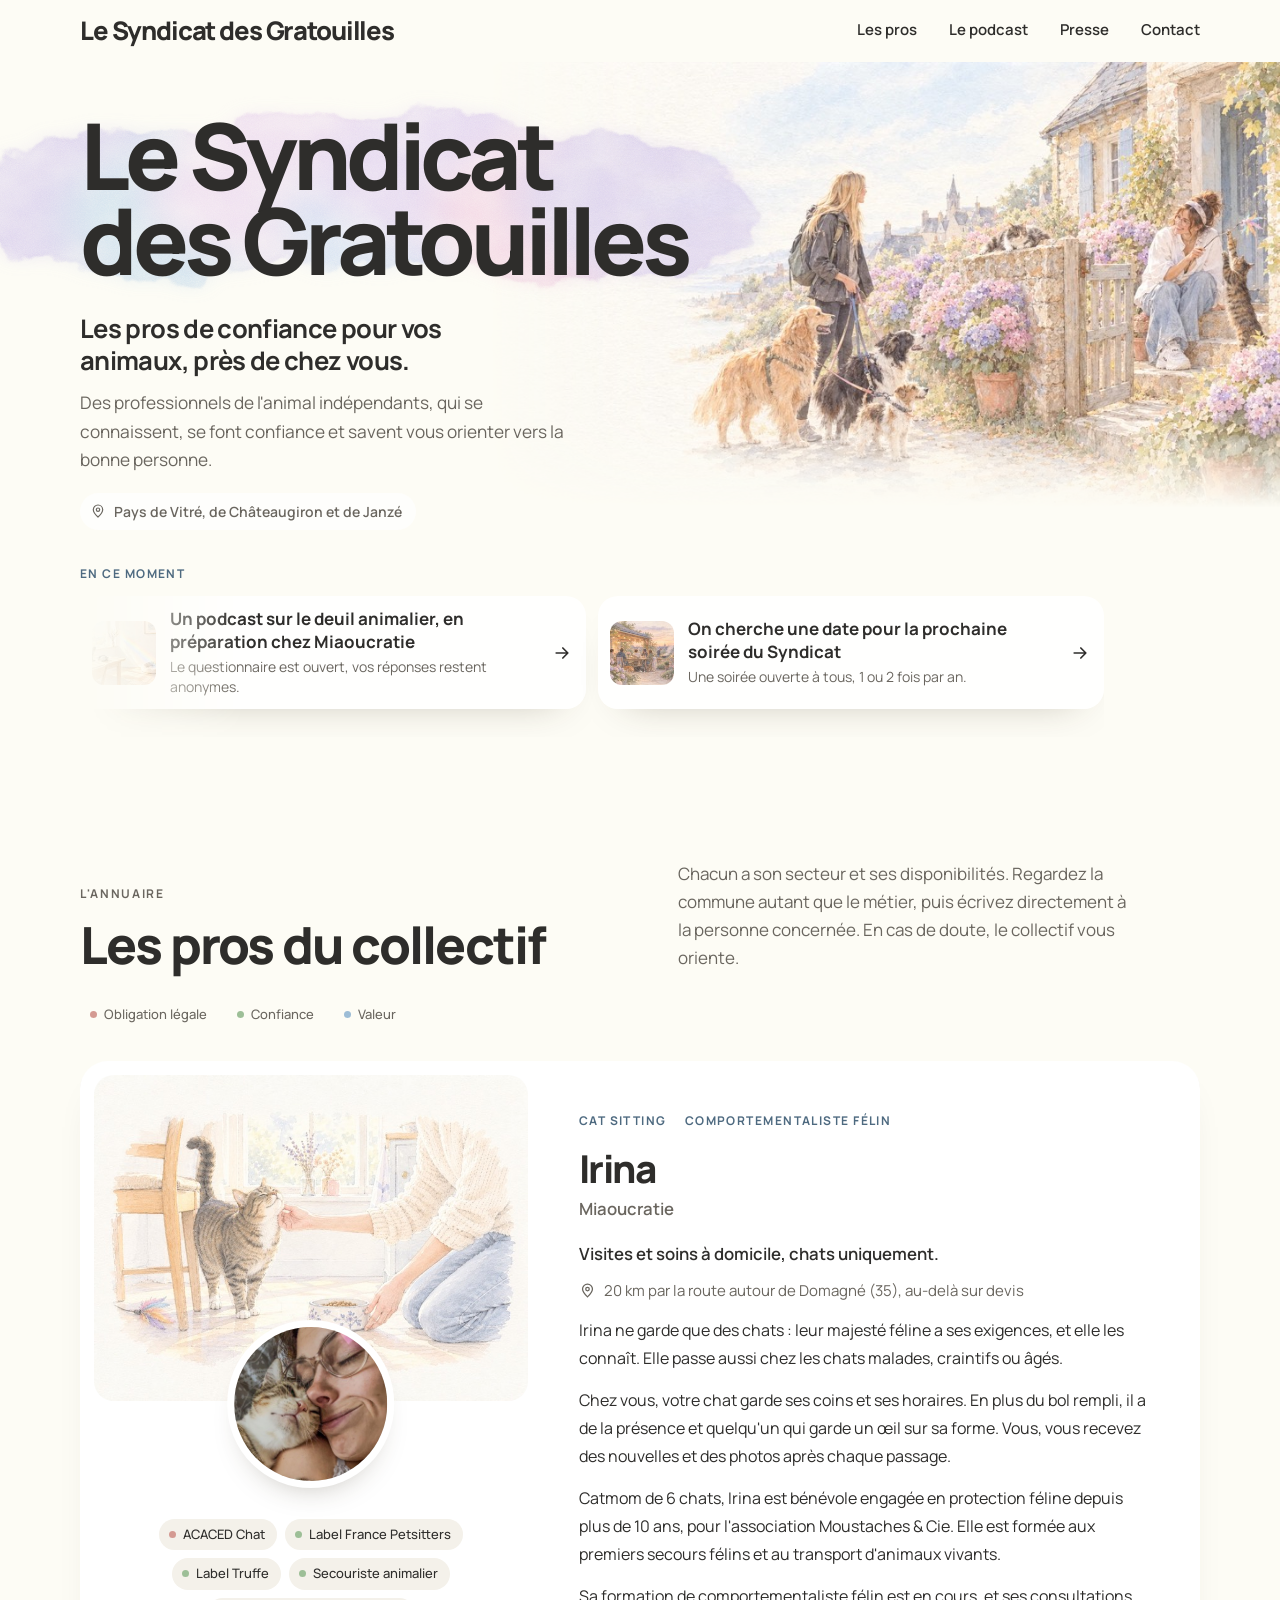
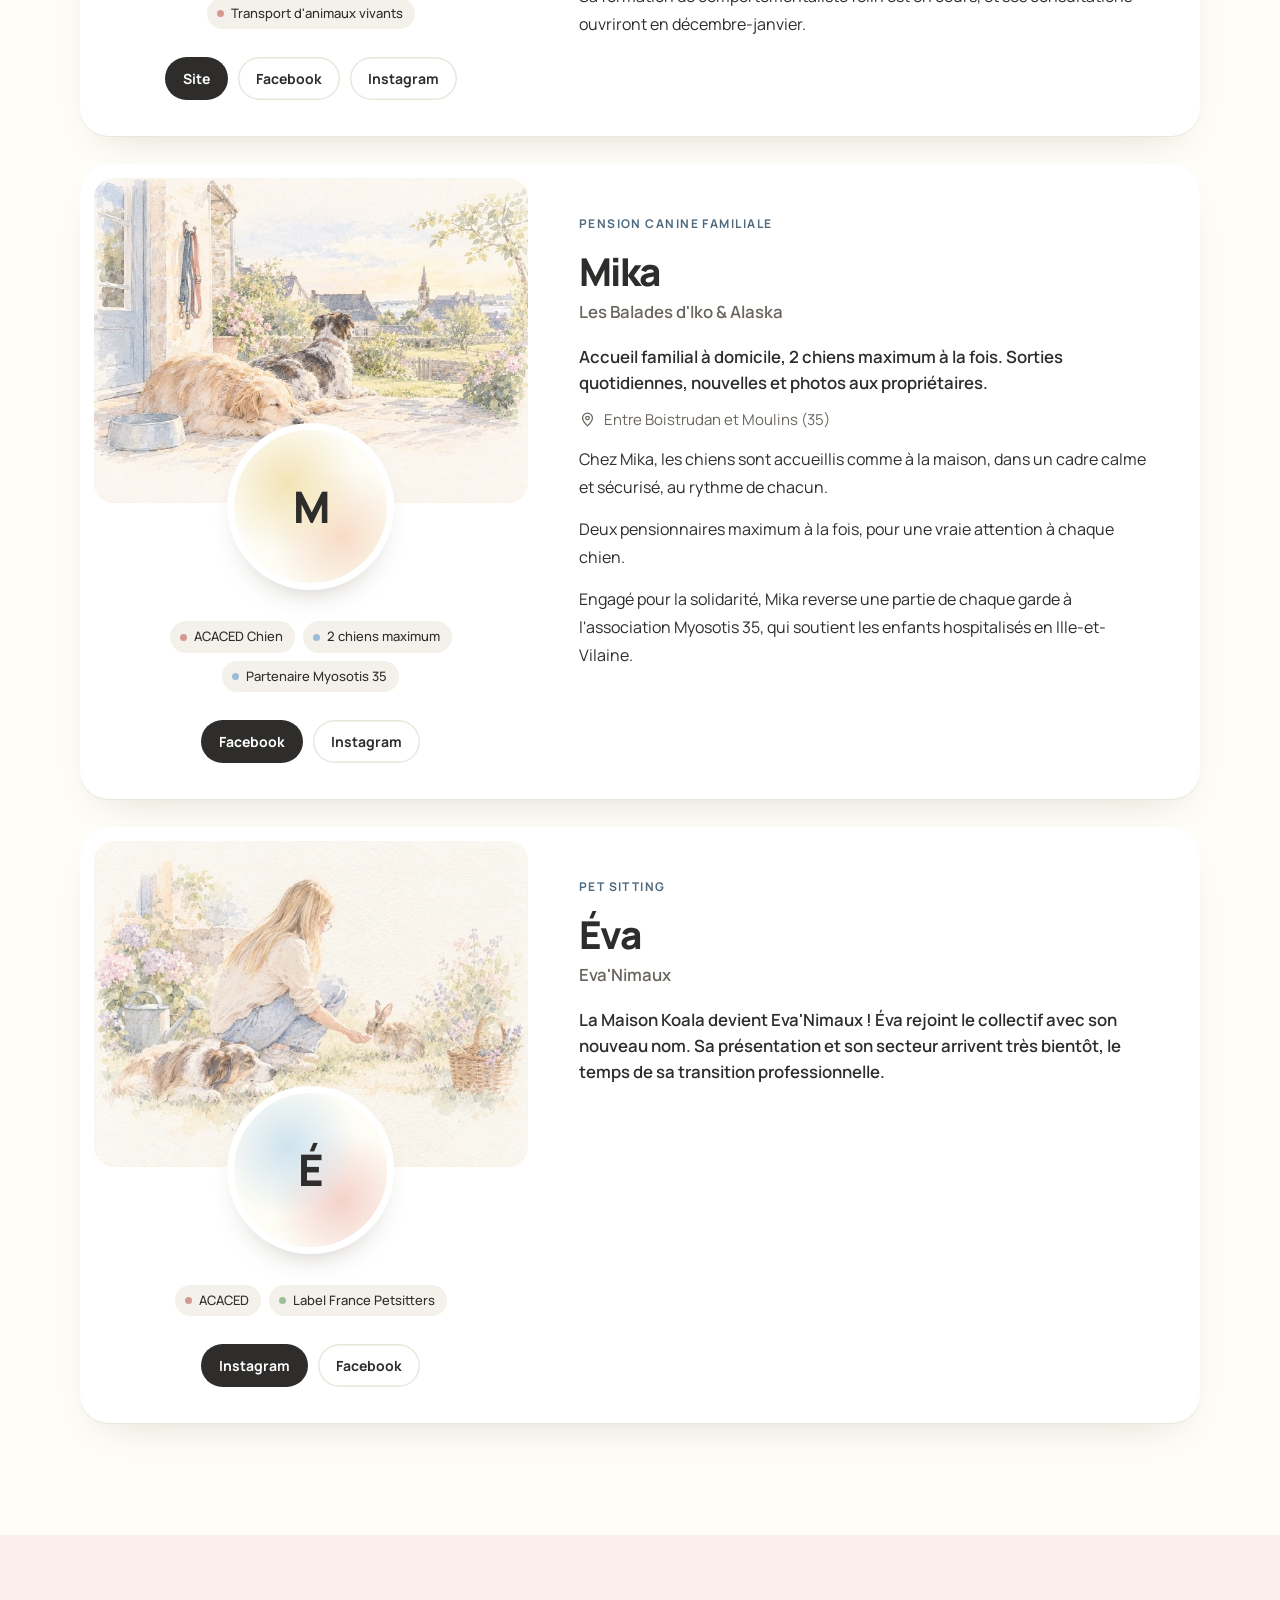
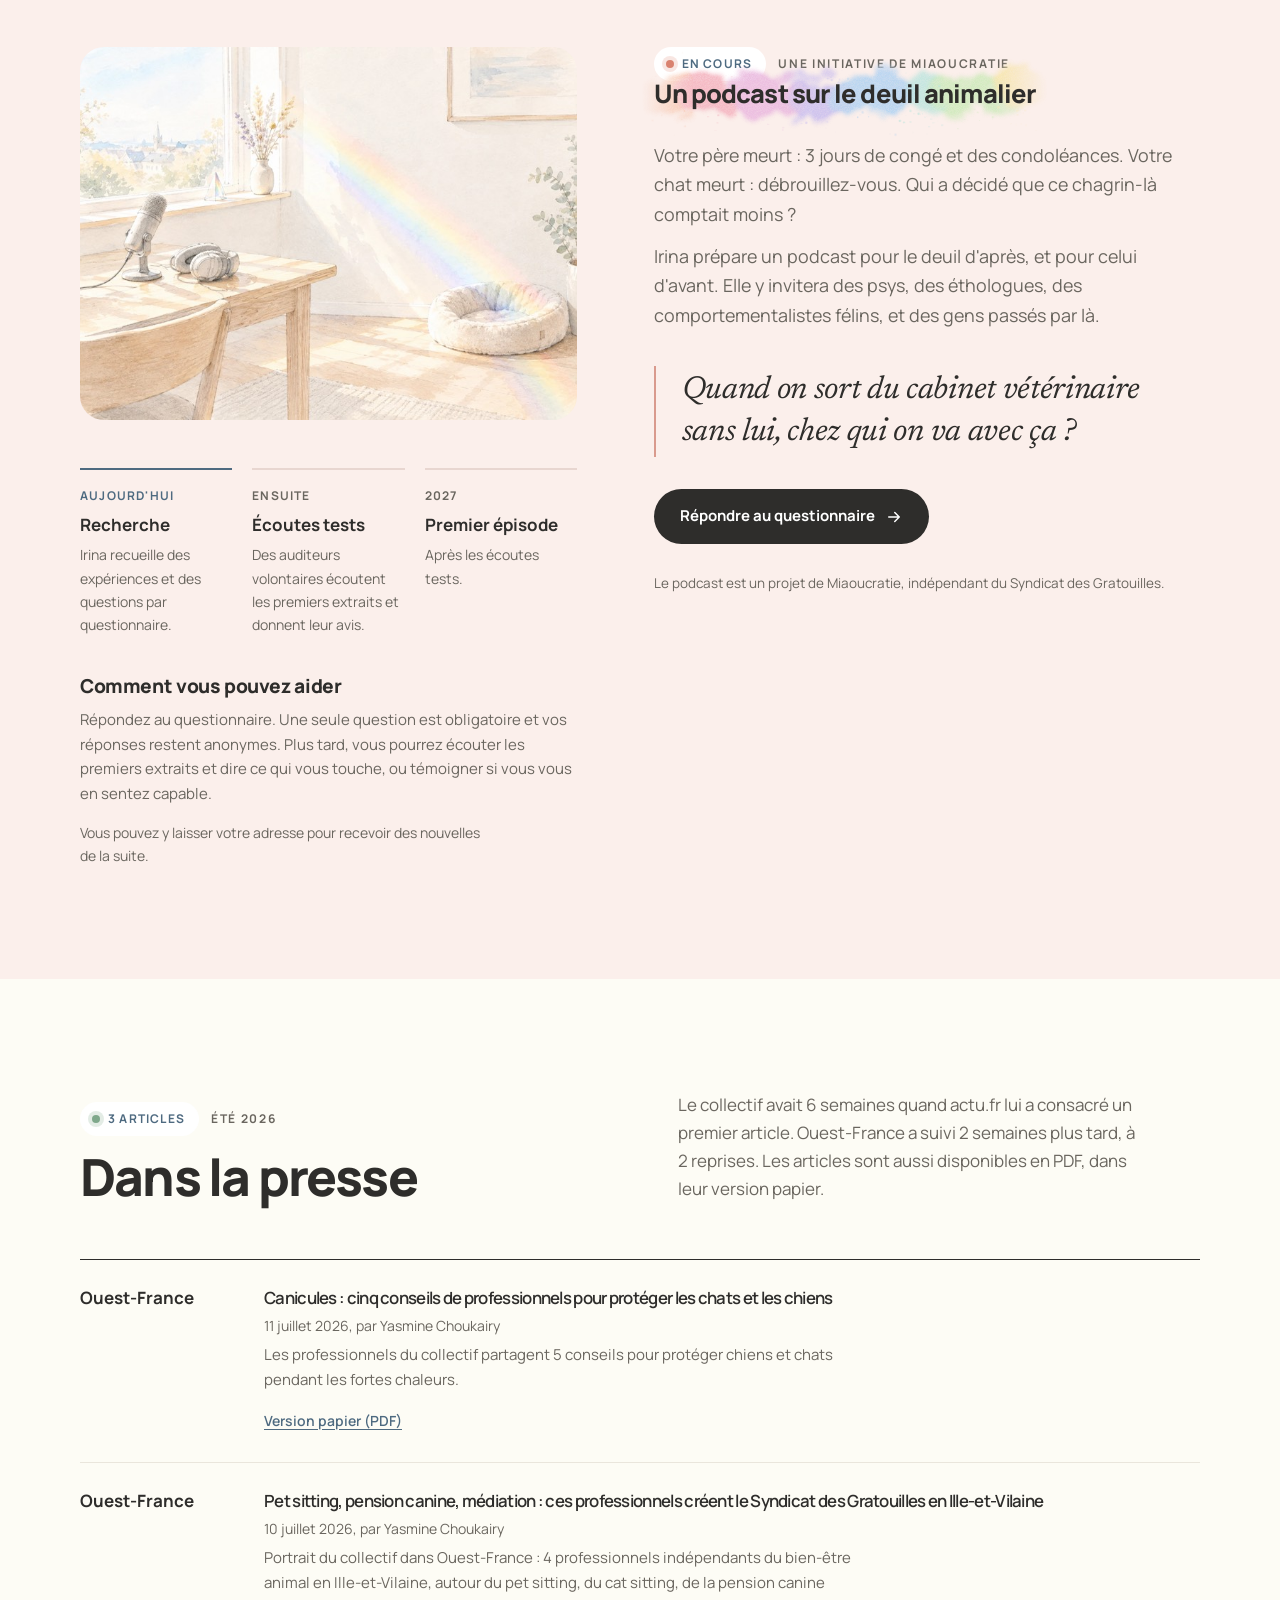
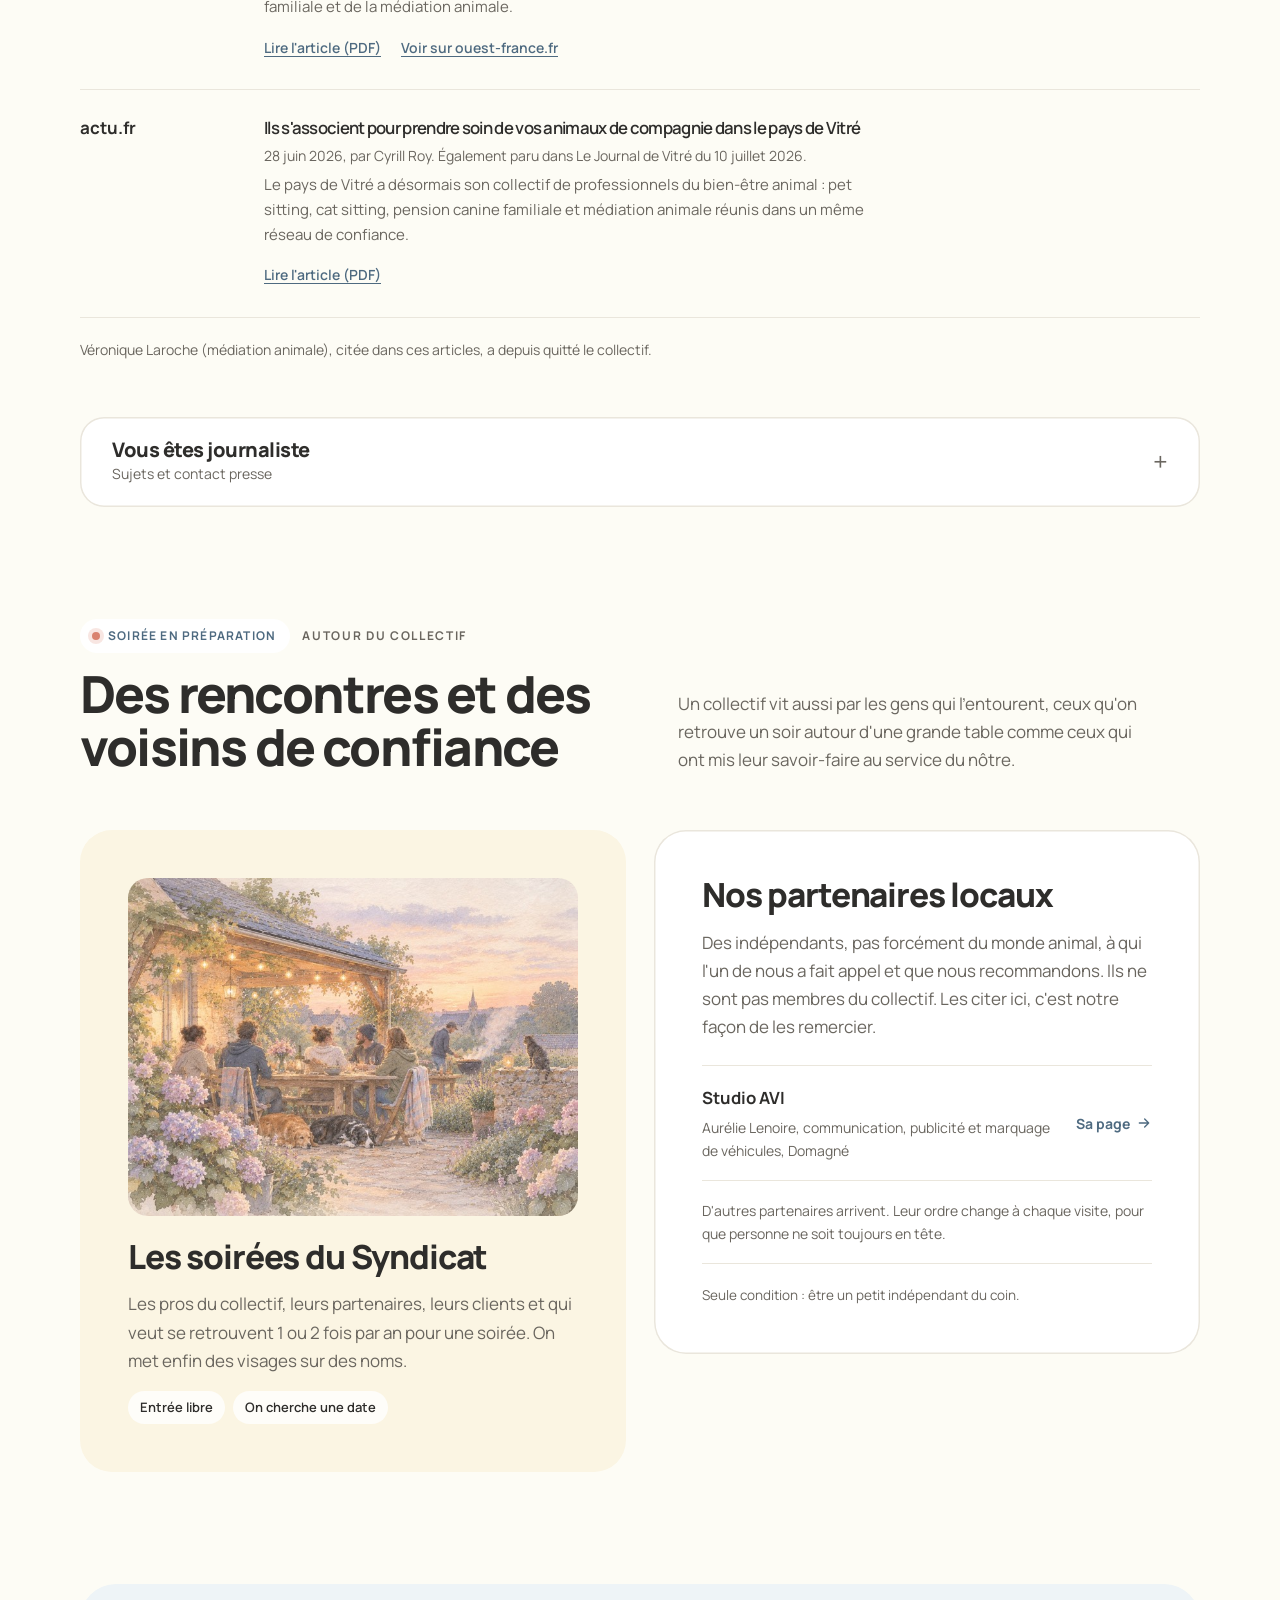
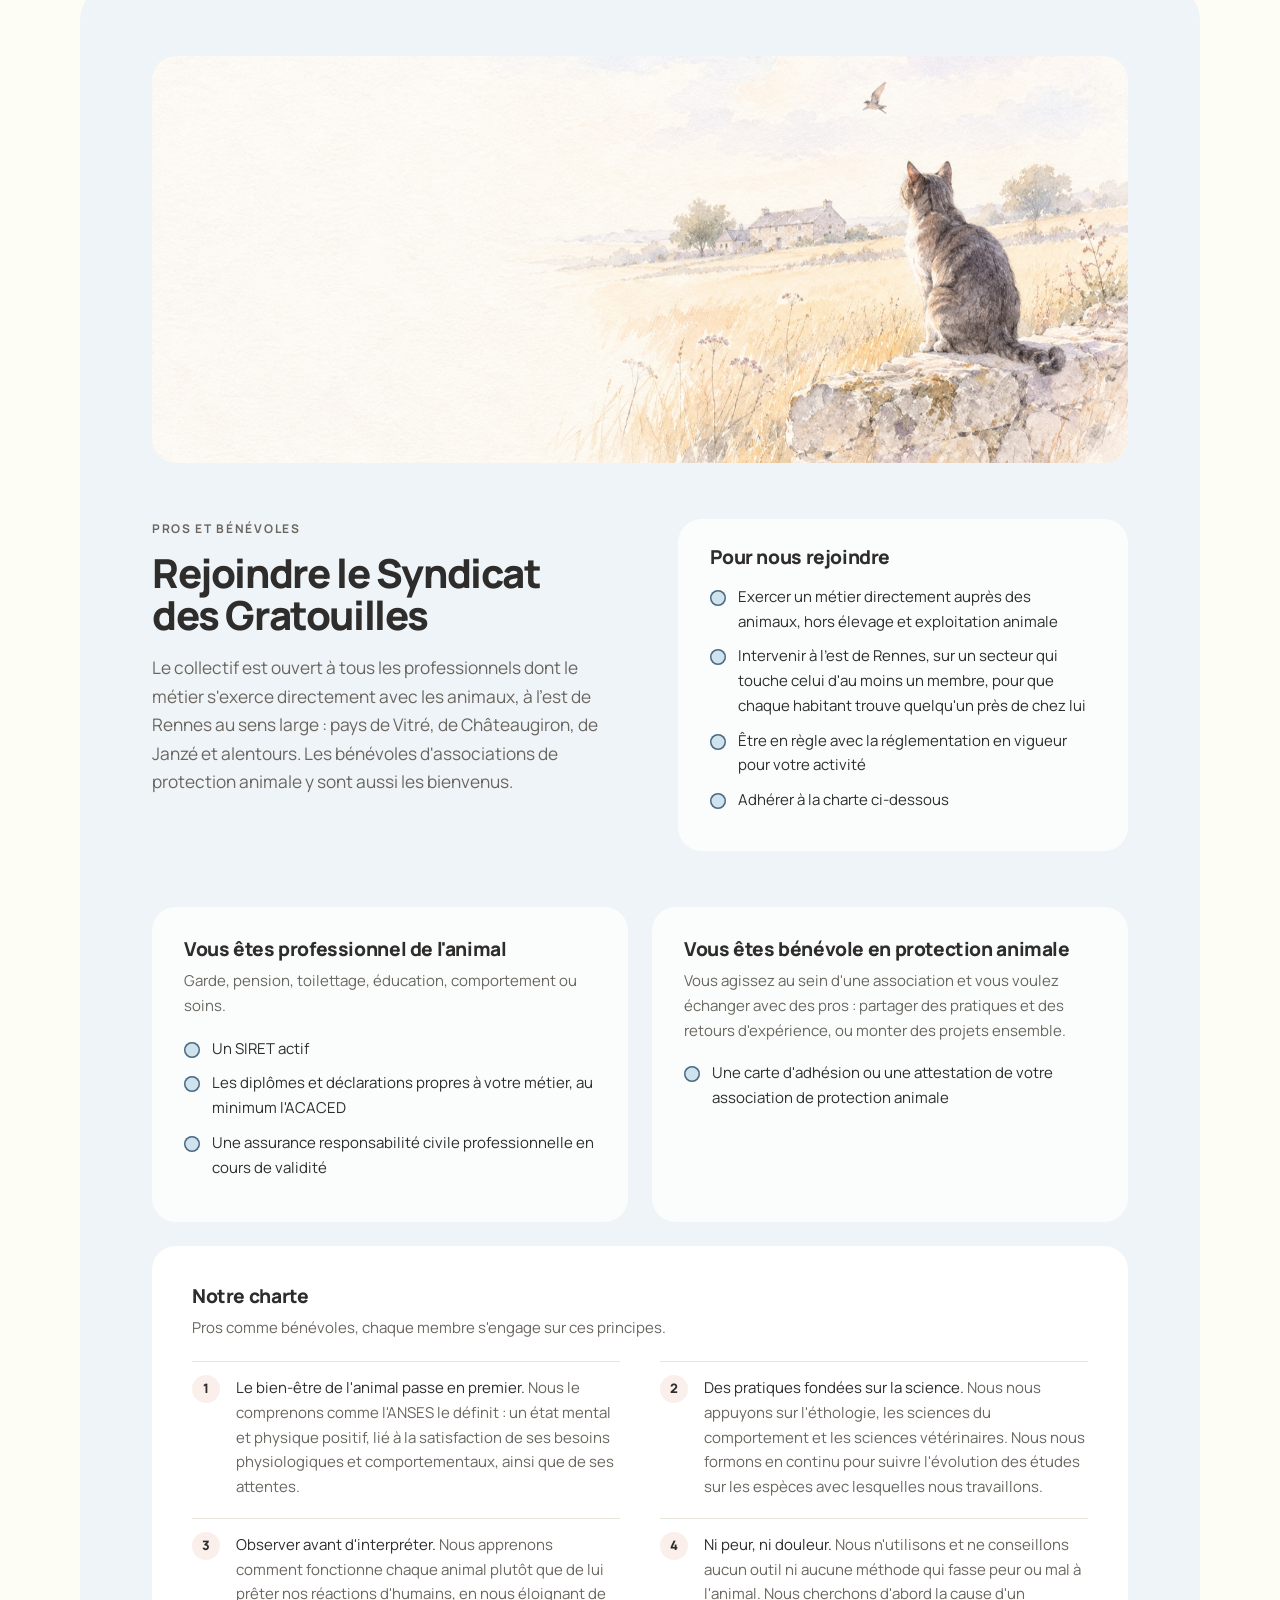
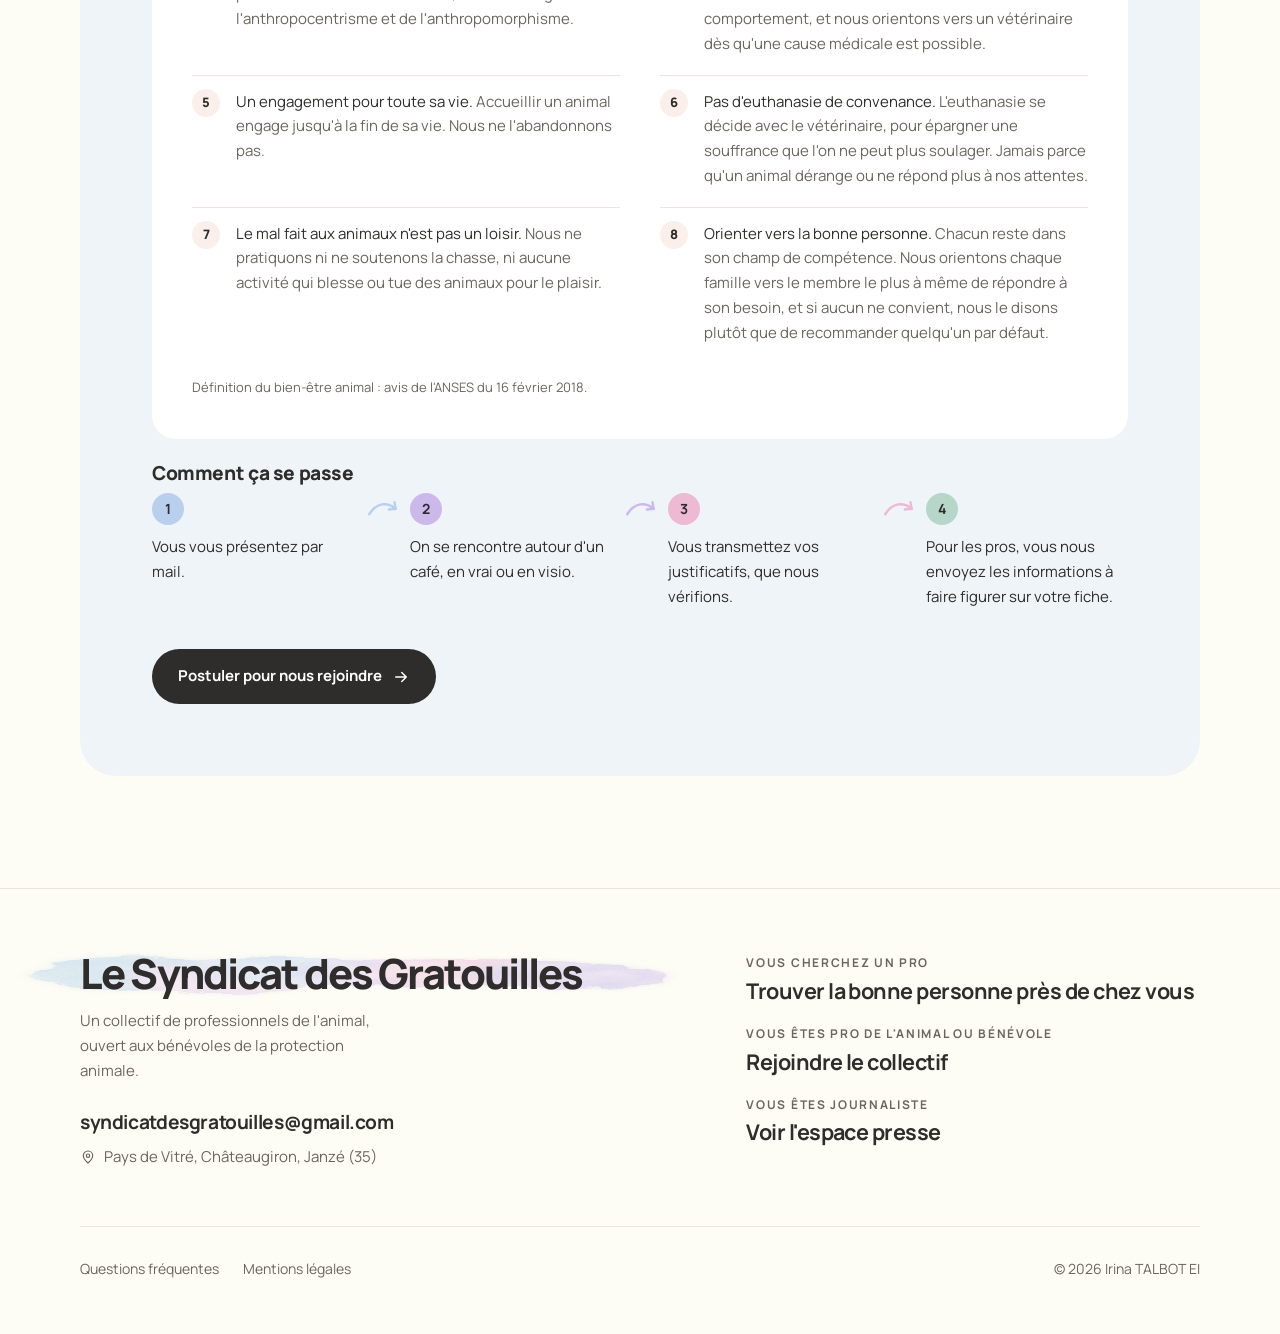
==== commit e4bdc95d: "en ce moment : actus côte à côte sur grand écran" ====
--- a/index.html
+++ b/index.html
@@ -48,7 +48,7 @@
 <link rel="preload" href="assets/fonts/manrope-latin.woff2" as="font" type="font/woff2" crossorigin>
 <link rel="preload" as="image" href="assets/img/accueil-collectif.webp" imagesrcset="assets/img/accueil-collectif-900.jpg 900w, assets/img/accueil-collectif-1200.jpg 1200w, assets/img/accueil-collectif.webp 1672w" imagesizes="(max-width:900px) 100vw, (max-width:1440px) 62vw, 893px" fetchpriority="high">
 
-<link rel="stylesheet" href="css/style.css?v=20261015z">
+<link rel="stylesheet" href="css/style.css?v=20261016b">
 
 <script type="application/ld+json">
 {
@@ -502,6 +502,6 @@
   <div class="foot-bottom"><span class="foot-links"><a href="faq.html">Questions fréquentes</a><a href="mentions-legales.html">Mentions légales</a></span><span>© 2026 Irina TALBOT EI</span></div>
 </div></footer>
 
-<script src="js/script.js?v=20261015g" defer></script>
+<script src="js/script.js?v=20261016a" defer></script>
 </body>
 </html>
--- a/css/style.css
+++ b/css/style.css
@@ -97,6 +97,7 @@
 .now-row small{display:block;font-size:14px;line-height:1.45;color:var(--graphite-2);margin-top:3px;}
 .now-row>svg{width:20px;height:20px;flex:none;margin-left:auto;}
 .now-thumb{width:64px;height:64px;flex:none;border-radius:12px;object-fit:cover;}
+@media (min-width:1100px){.now{max-width:none;width:calc(min(100vw, var(--max)) - 2 * var(--gut));}.now-track{-webkit-mask-image:none;mask-image:none;}.now-slide{flex:1 1 0;min-width:0;}}
 @media (max-width:480px){.now-row{flex-wrap:wrap;align-content:flex-start;}.now-thumb{width:100%;height:96px;}.now-row>span{flex:1 1 0;min-width:0;}}
 
 /* ---------- Sections ---------- */
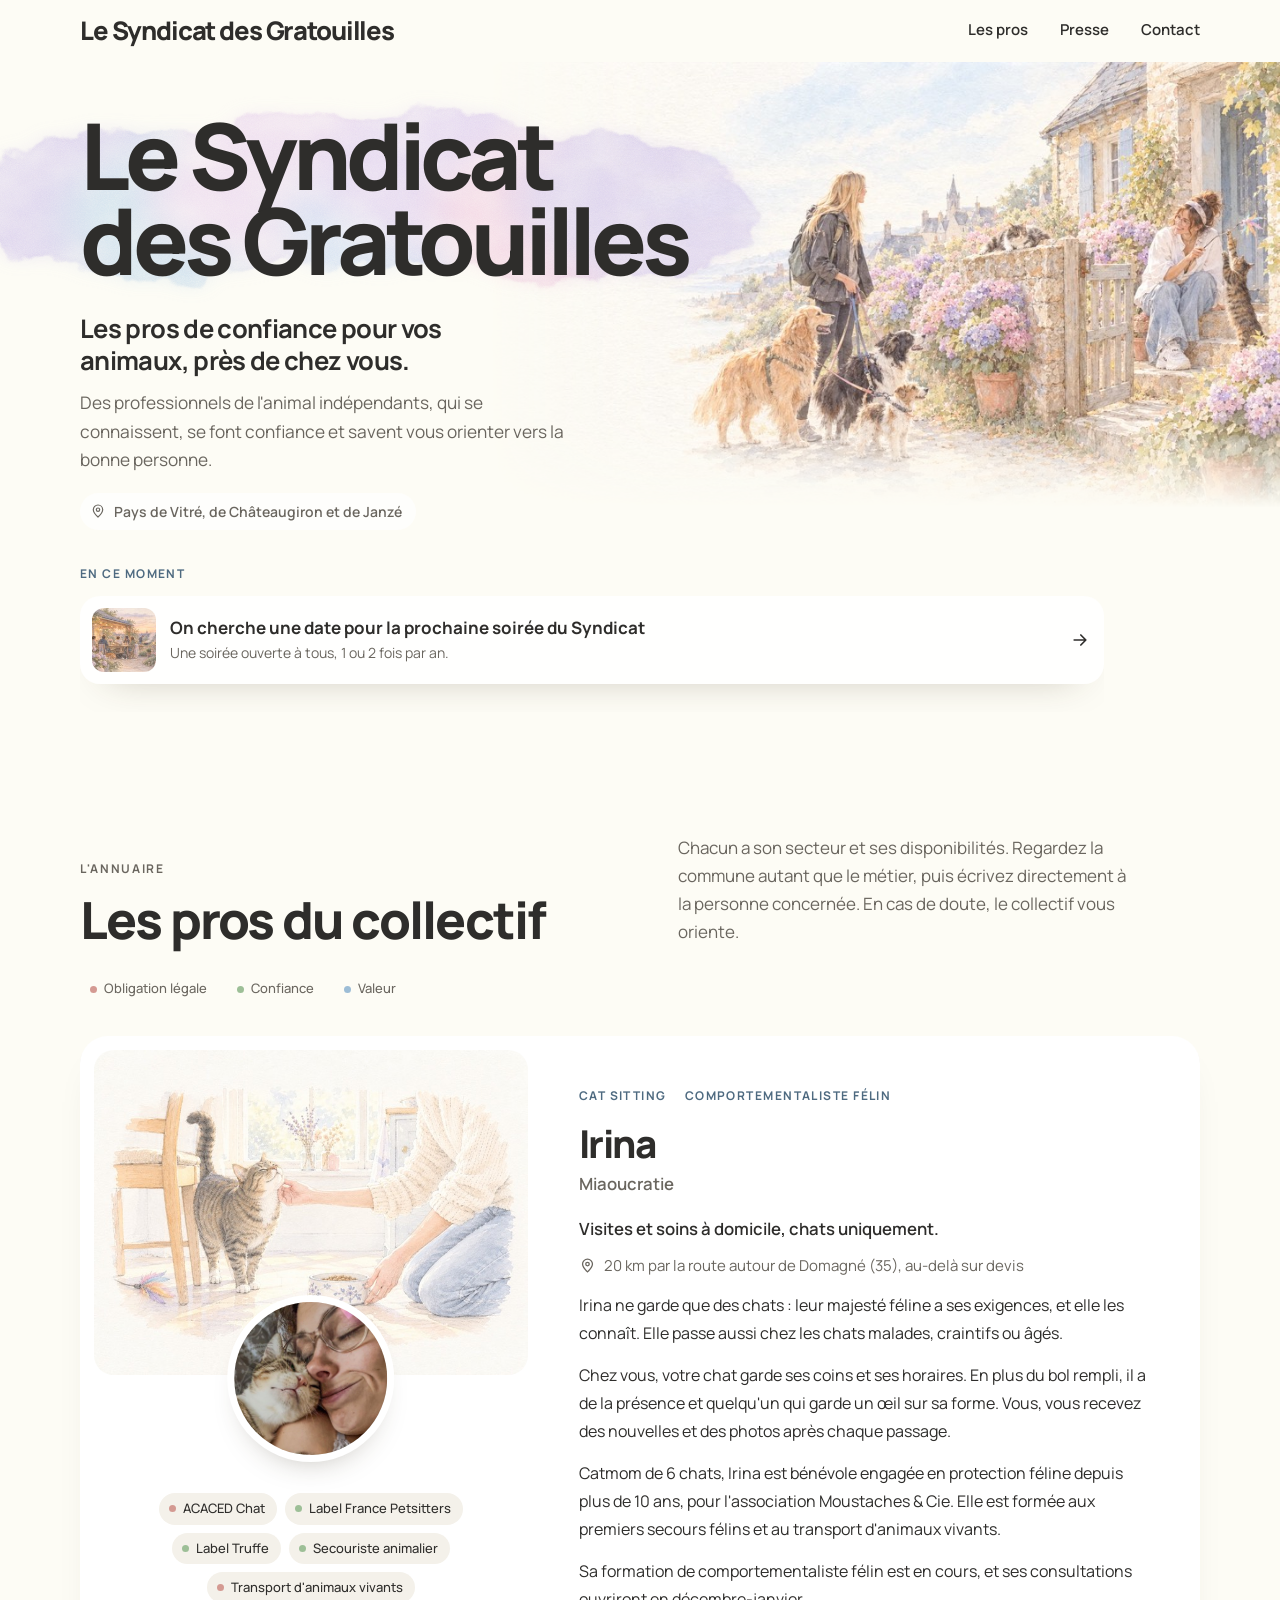
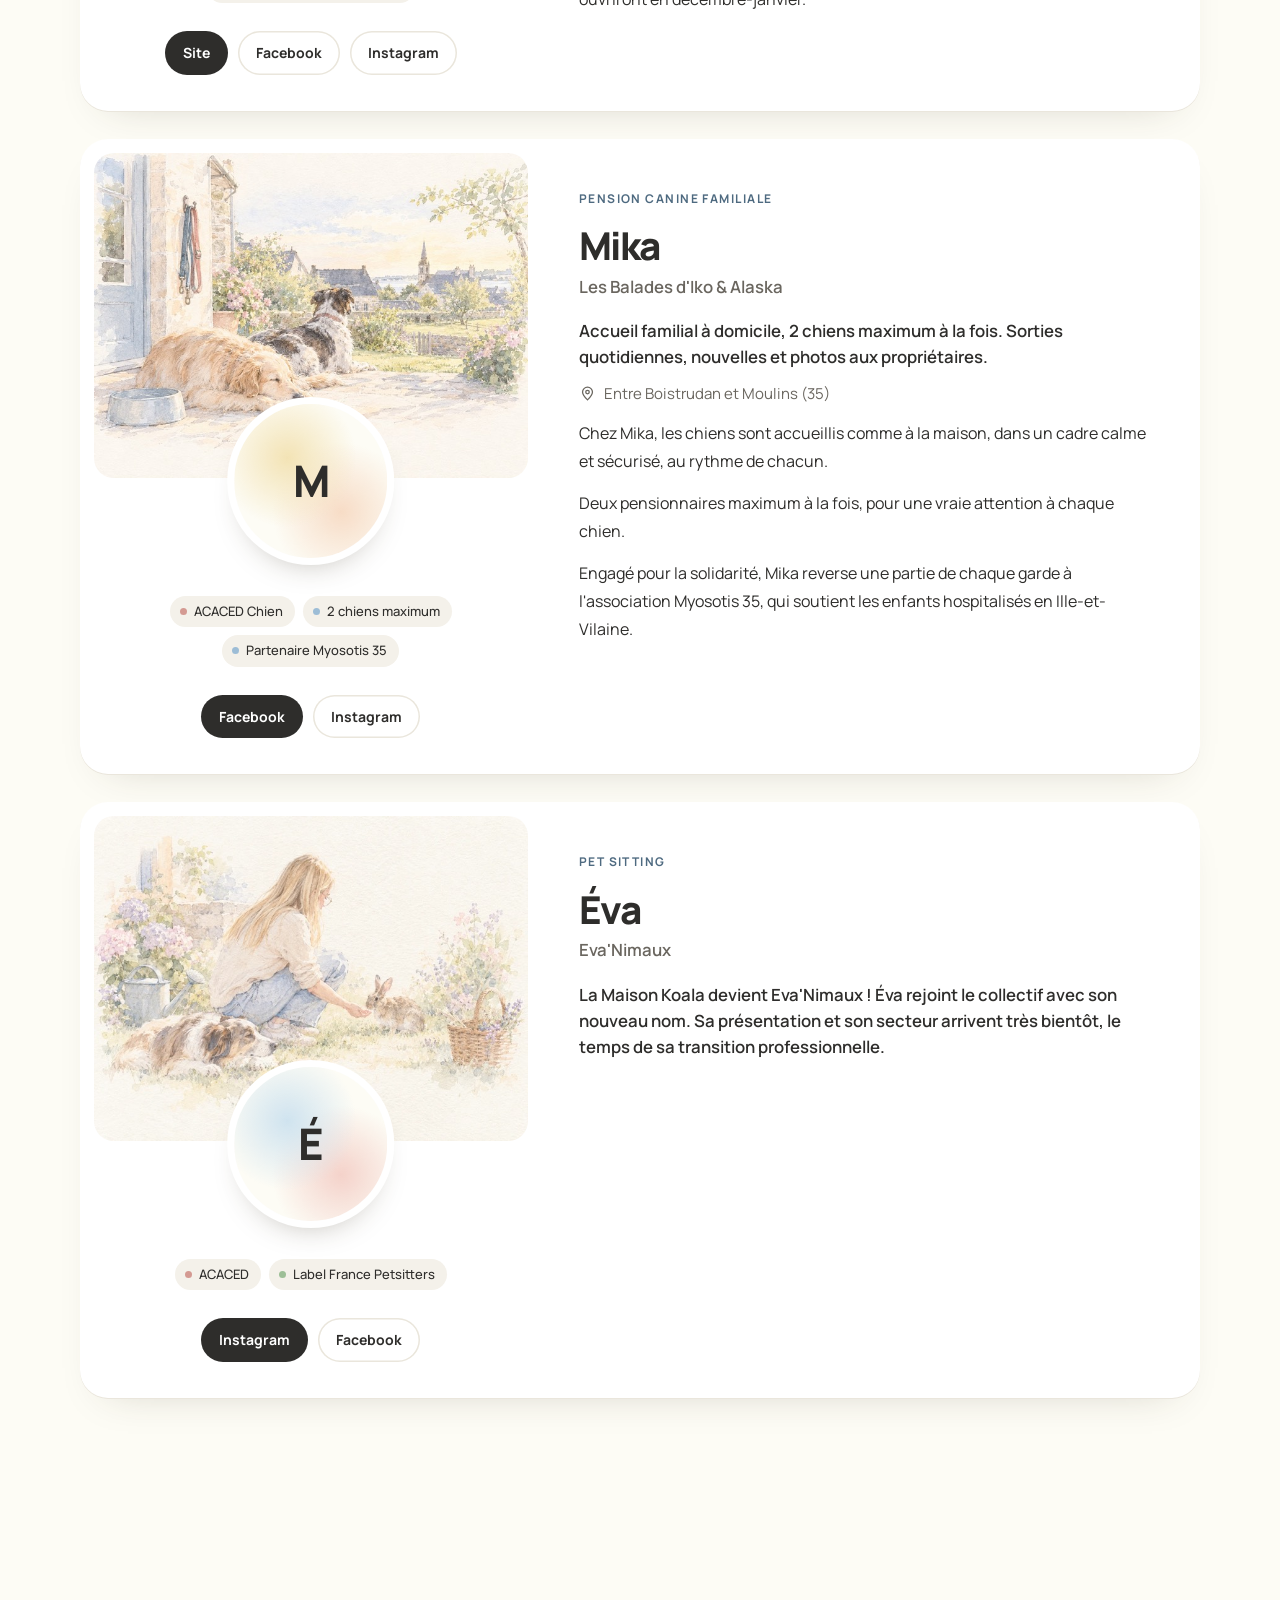
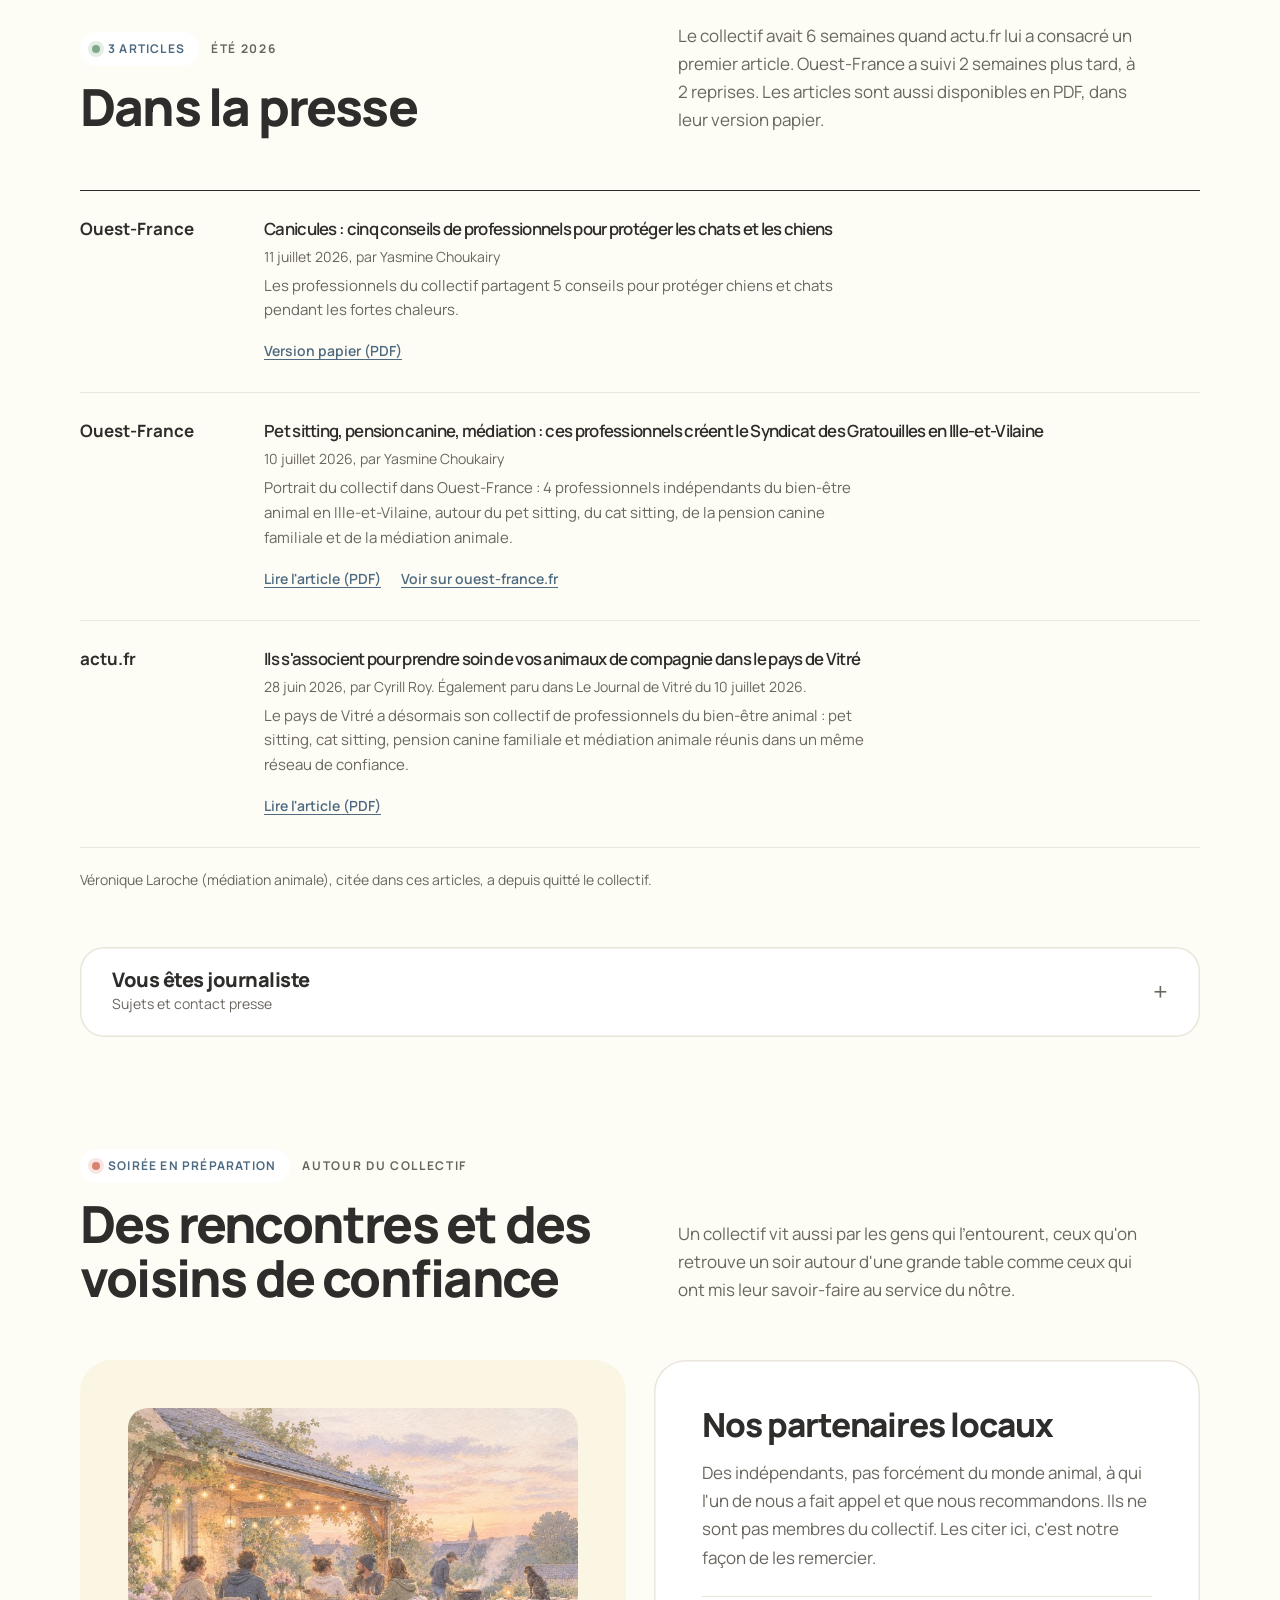
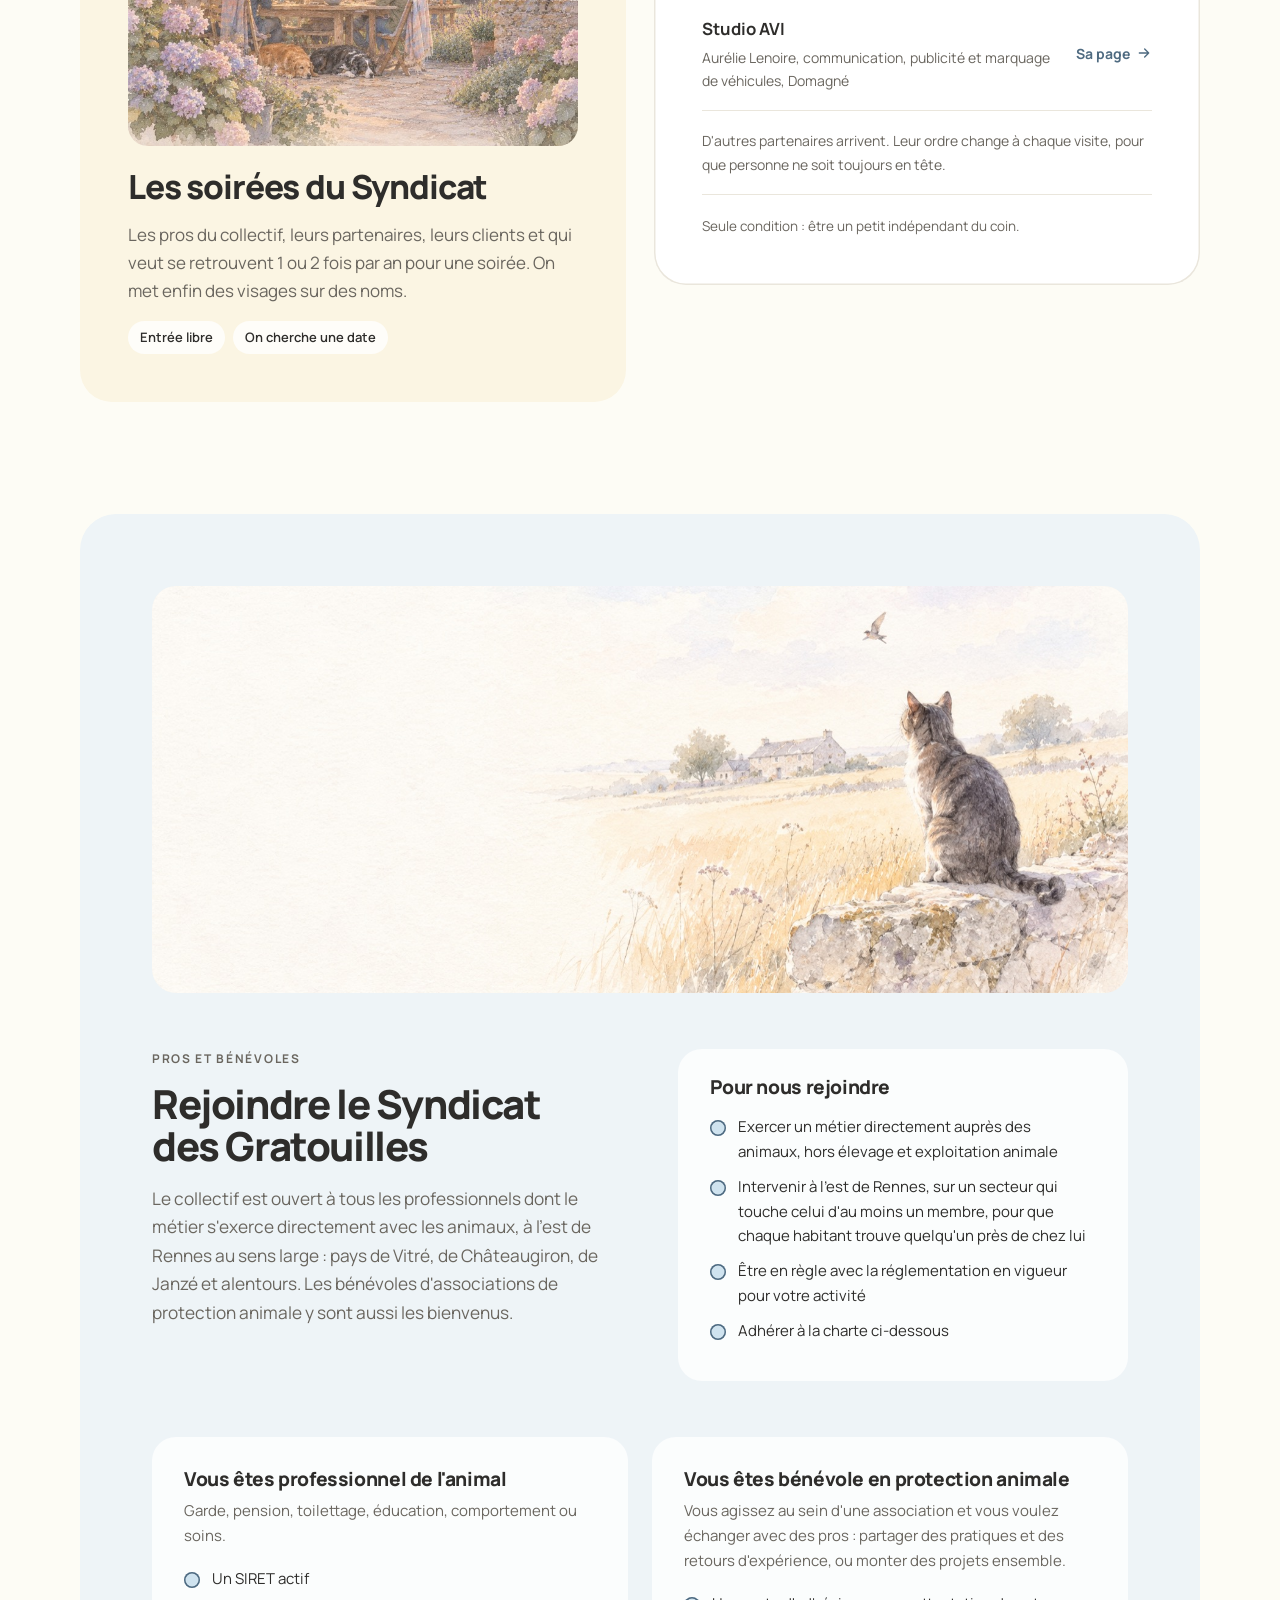
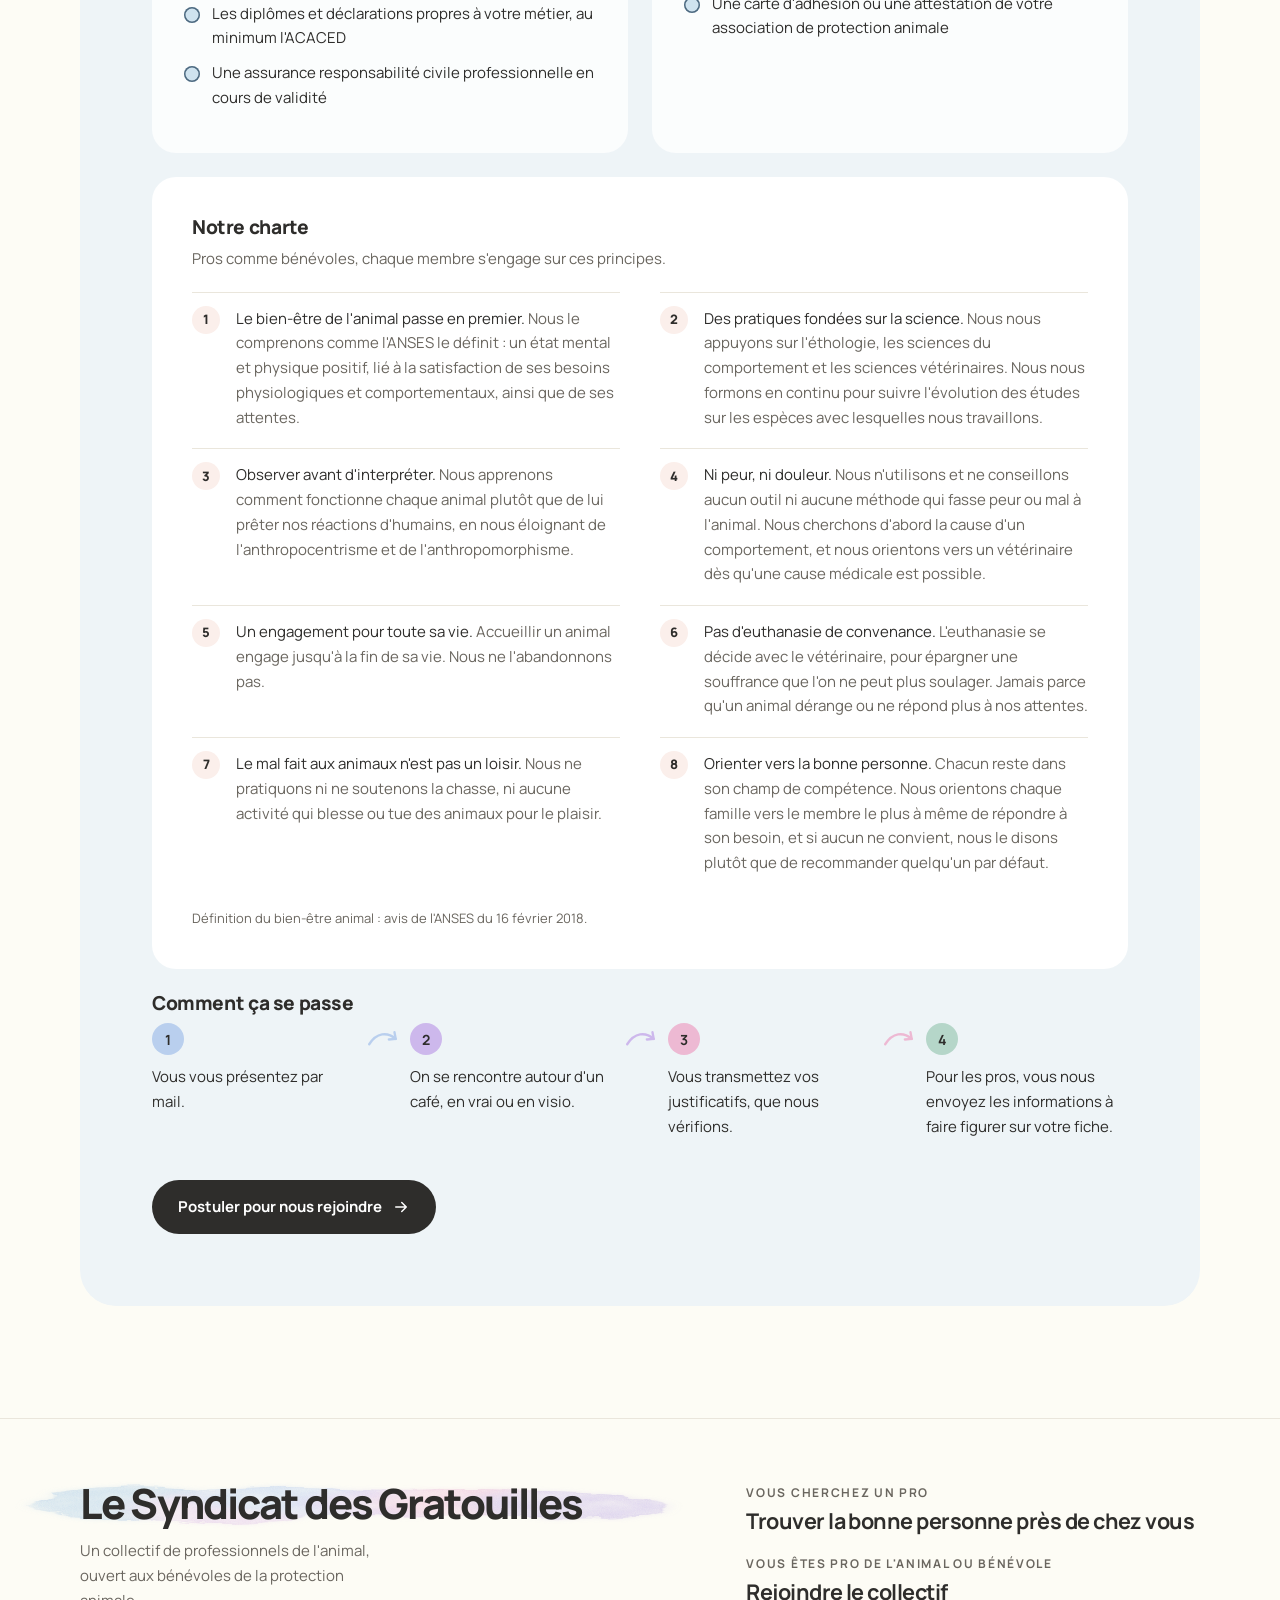
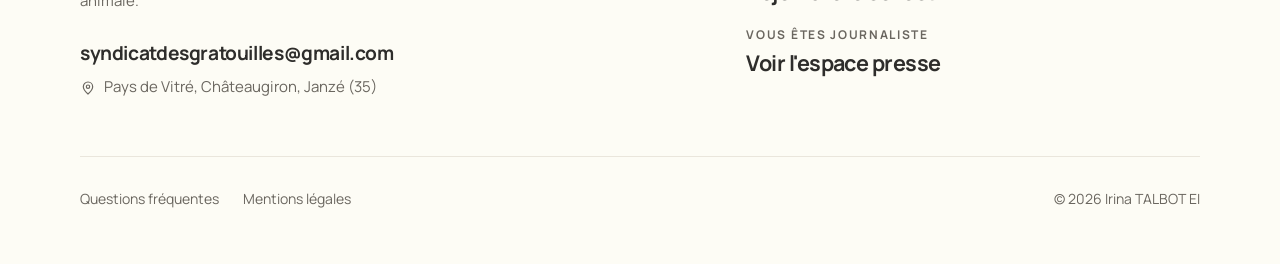
==== commit b305142d: "retrait du podcast : bouton, section, actu, mention légale, styles et images" ====
--- a/index.html
+++ b/index.html
@@ -236,7 +236,7 @@
 <header class="site-head"><div class="in">
   <a class="brand" href="#top">Le Syndicat des Gratouilles</a>
   <button class="nav-toggle" type="button" aria-expanded="false" aria-controls="menu" aria-label="Ouvrir le menu"><span></span><span></span><span></span></button>
-  <nav class="nav" id="menu" aria-label="Navigation principale"><a href="#pros">Les pros</a><a href="#podcast">Le podcast</a><a href="#presse">Presse</a><a href="#contact">Contact</a></nav>
+  <nav class="nav" id="menu" aria-label="Navigation principale"><a href="#pros">Les pros</a><a href="#presse">Presse</a><a href="#contact">Contact</a></nav>
 </div></header>
 
 <main id="top">
@@ -250,8 +250,7 @@
       <aside class="now" aria-labelledby="now-k" aria-roledescription="carrousel">
         <div class="now-top"><span class="k" id="now-k">En ce moment</span><div class="now-dots" hidden></div></div>
         <ul class="now-track">
-          <li class="now-slide" aria-roledescription="actualité" aria-label="1 sur 2"><a class="now-row" href="#podcast"><img class="now-thumb" src="assets/img/now-podcast-160.jpg" srcset="assets/img/now-podcast-160.jpg 160w, assets/img/now-podcast-480.jpg 480w" sizes="(max-width:480px) 90vw, 64px" width="160" height="120" alt=""><span><b>Un podcast sur le deuil animalier, en préparation chez Miaoucratie</b><small>Le questionnaire est ouvert, vos réponses restent anonymes.</small></span><svg aria-hidden="true"><use href="#arrow"/></svg></a></li>
-          <li class="now-slide" aria-roledescription="actualité" aria-label="2 sur 2"><a class="now-row" href="#soirees"><img class="now-thumb" src="assets/img/now-soiree-160.jpg" srcset="assets/img/now-soiree-160.jpg 160w, assets/img/now-soiree-480.jpg 480w" sizes="(max-width:480px) 90vw, 64px" width="160" height="120" alt=""><span><b>On cherche une date pour la prochaine soirée du Syndicat</b><small>Une soirée ouverte à tous, 1&nbsp;ou&nbsp;2&nbsp;fois par an.</small></span><svg aria-hidden="true"><use href="#arrow"/></svg></a></li>
+          <li class="now-slide" aria-roledescription="actualité" aria-label="1 sur 1"><a class="now-row" href="#soirees"><img class="now-thumb" src="assets/img/now-soiree-160.jpg" srcset="assets/img/now-soiree-160.jpg 160w, assets/img/now-soiree-480.jpg 480w" sizes="(max-width:480px) 90vw, 64px" width="160" height="120" alt=""><span><b>On cherche une date pour la prochaine soirée du Syndicat</b><small>Une soirée ouverte à tous, 1&nbsp;ou&nbsp;2&nbsp;fois par an.</small></span><svg aria-hidden="true"><use href="#arrow"/></svg></a></li>
         </ul>
       </aside>
     </div></div></div>
@@ -308,33 +307,6 @@
       </div>
     </div>
   </section>
-
-  <div class="podwrap">
-  <section class="sec" id="podcast" aria-labelledby="t-pod">
-    <div class="in pod">
-      <div class="pod-left">
-        <img class="pod-img" src="assets/img/podcast.webp" srcset="assets/img/podcast-700.jpg 700w, assets/img/podcast.webp 1448w" sizes="(max-width:900px) calc(100vw - 40px), 500px" width="1448" height="1086" alt="Aquarelle : un micro et un casque sur un bureau clair ; la lumière traverse un prisme et dessine un arc-en-ciel jusqu'à un panier de chat vide." loading="lazy">
-        <ol class="steps">
-          <li class="now-step"><em>Aujourd'hui</em><b>Recherche</b><small>Irina recueille des expériences et des questions par questionnaire.</small></li>
-          <li><em>Ensuite</em><b>Écoutes tests</b><small>Des auditeurs volontaires écoutent les premiers extraits et donnent leur avis.</small></li>
-          <li><em>2027</em><b>Premier épisode</b><small>Après les écoutes tests.</small></li>
-        </ol>
-        <div class="help"><h3>Comment vous pouvez aider</h3><p class="help-txt">Répondez au questionnaire. Une seule question est obligatoire et vos réponses restent anonymes. Plus tard, vous pourrez écouter les premiers extraits et dire ce qui vous touche, ou témoigner si vous vous en sentez capable.</p></div>
-        <p class="note-addr">Vous pouvez y laisser votre adresse pour recevoir des nouvelles de la suite.</p>
-      </div>
-      <div class="pod-right">
-        <div class="who"><span class="tag-now">En cours</span><span class="eyebrow">Une initiative de Miaoucratie</span></div>
-        <h2 id="t-pod" class="lavis-host"><svg class="lavis lavis-arc" viewBox="0 0 1000 180" preserveAspectRatio="none" aria-hidden="true" focusable="false"><defs><linearGradient id="arcfade" x1="0" x2="1" y1="0" y2="0"><stop offset="0" stop-color="#fff" stop-opacity="0"/><stop offset=".12" stop-color="#fff" stop-opacity="1"/><stop offset=".88" stop-color="#fff" stop-opacity="1"/><stop offset="1" stop-color="#fff" stop-opacity="0"/></linearGradient><mask id="arcmask" maskUnits="userSpaceOnUse" x="0" y="0" width="1000" height="180"><rect width="1000" height="180" fill="url(#arcfade)"/></mask></defs><g mask="url(#arcmask)"><g filter="url(#lv2)"><ellipse cx="31" cy="99" rx="69" ry="30" transform="rotate(13 31 99)" fill="#F7C6AE" opacity="0.78"/><ellipse cx="91" cy="79" rx="46" ry="31" transform="rotate(12 91 79)" fill="#F7C6AE" opacity="0.66"/><ellipse cx="141" cy="85" rx="66" ry="39" transform="rotate(-5 141 85)" fill="#F5B9C4" opacity="0.85"/><ellipse cx="180" cy="99" rx="67" ry="28" transform="rotate(10 180 99)" fill="#F5B9C4" opacity="0.74"/><ellipse cx="268" cy="82" rx="58" ry="38" transform="rotate(7 268 82)" fill="#EBBDE0" opacity="0.68"/><ellipse cx="291" cy="102" rx="57" ry="40" transform="rotate(-18 291 102)" fill="#EBBDE0" opacity="0.80"/><ellipse cx="373" cy="102" rx="45" ry="31" transform="rotate(-22 373 102)" fill="#EBBDE0" opacity="0.79"/><ellipse cx="412" cy="103" rx="54" ry="37" transform="rotate(18 412 103)" fill="#CDC2EE" opacity="0.66"/><ellipse cx="474" cy="103" rx="58" ry="31" transform="rotate(-12 474 103)" fill="#CDC2EE" opacity="0.80"/><ellipse cx="517" cy="93" rx="59" ry="34" transform="rotate(-19 517 93)" fill="#B9D5F1" opacity="0.76"/><ellipse cx="598" cy="85" rx="53" ry="39" transform="rotate(4 598 85)" fill="#B9D5F1" opacity="0.67"/><ellipse cx="621" cy="97" rx="54" ry="33" transform="rotate(-11 621 97)" fill="#B9D5F1" opacity="0.76"/><ellipse cx="702" cy="85" rx="47" ry="40" transform="rotate(21 702 85)" fill="#B8E4DD" opacity="0.61"/><ellipse cx="751" cy="95" rx="55" ry="36" transform="rotate(23 751 95)" fill="#D2EABF" opacity="0.75"/><ellipse cx="800" cy="81" rx="51" ry="28" transform="rotate(-19 800 81)" fill="#D2EABF" opacity="0.65"/><ellipse cx="872" cy="91" rx="65" ry="39" transform="rotate(16 872 91)" fill="#D2EABF" opacity="0.61"/><ellipse cx="930" cy="79" rx="64" ry="38" transform="rotate(8 930 79)" fill="#F7E5AE" opacity="0.70"/><ellipse cx="955" cy="78" rx="61" ry="29" transform="rotate(2 955 78)" fill="#F7E5AE" opacity="0.67"/><ellipse cx="190" cy="113" rx="30" ry="14" transform="rotate(26 190 113)" fill="#F5B9C4" opacity="0.41"/><ellipse cx="415" cy="114" rx="22" ry="10" transform="rotate(-1 415 114)" fill="#CDC2EE" opacity="0.55"/><ellipse cx="932" cy="41" rx="24" ry="13" transform="rotate(-36 932 41)" fill="#F7E5AE" opacity="0.56"/><ellipse cx="927" cy="42" rx="24" ry="14" transform="rotate(-11 927 42)" fill="#F7E5AE" opacity="0.60"/><ellipse cx="734" cy="124" rx="22" ry="9" transform="rotate(-32 734 124)" fill="#B8E4DD" opacity="0.35"/><ellipse cx="907" cy="55" rx="22" ry="13" transform="rotate(3 907 55)" fill="#F7E5AE" opacity="0.47"/><ellipse cx="51" cy="117" rx="14" ry="17" transform="rotate(-13 51 117)" fill="#F7C6AE" opacity="0.43"/><ellipse cx="88" cy="54" rx="27" ry="8" transform="rotate(-2 88 54)" fill="#F7C6AE" opacity="0.58"/><ellipse cx="603" cy="46" rx="29" ry="18" transform="rotate(-4 603 46)" fill="#B9D5F1" opacity="0.56"/><ellipse cx="890" cy="44" rx="28" ry="12" transform="rotate(-35 890 44)" fill="#F7E5AE" opacity="0.48"/><ellipse cx="213" cy="120" rx="20" ry="13" transform="rotate(26 213 120)" fill="#F5B9C4" opacity="0.59"/><ellipse cx="413" cy="53" rx="32" ry="9" transform="rotate(20 413 53)" fill="#CDC2EE" opacity="0.55"/><ellipse cx="616" cy="121" rx="16" ry="9" transform="rotate(27 616 121)" fill="#B9D5F1" opacity="0.58"/><ellipse cx="796" cy="115" rx="18" ry="15" transform="rotate(-15 796 115)" fill="#D2EABF" opacity="0.40"/><ellipse cx="376" cy="54" rx="32" ry="14" transform="rotate(23 376 54)" fill="#CDC2EE" opacity="0.37"/><ellipse cx="443" cy="134" rx="25" ry="17" transform="rotate(13 443 134)" fill="#CDC2EE" opacity="0.39"/><ellipse cx="580" cy="126" rx="30" ry="11" transform="rotate(35 580 126)" fill="#B9D5F1" opacity="0.37"/><ellipse cx="257" cy="46" rx="22" ry="11" transform="rotate(21 257 46)" fill="#EBBDE0" opacity="0.54"/><ellipse cx="775" cy="138" rx="23" ry="13" transform="rotate(-10 775 138)" fill="#D2EABF" opacity="0.51"/><ellipse cx="348" cy="56" rx="30" ry="12" transform="rotate(-26 348 56)" fill="#EBBDE0" opacity="0.58"/><ellipse cx="107" cy="137" rx="22" ry="9" transform="rotate(-28 107 137)" fill="#F7C6AE" opacity="0.42"/><ellipse cx="393" cy="138" rx="23" ry="9" transform="rotate(-32 393 138)" fill="#CDC2EE" opacity="0.55"/><ellipse cx="857" cy="119" rx="18" ry="17" transform="rotate(27 857 119)" fill="#D2EABF" opacity="0.46"/><ellipse cx="289" cy="59" rx="31" ry="14" transform="rotate(31 289 59)" fill="#EBBDE0" opacity="0.35"/><ellipse cx="839" cy="58" rx="26" ry="12" transform="rotate(9 839 58)" fill="#D2EABF" opacity="0.52"/><ellipse cx="453" cy="47" rx="18" ry="10" transform="rotate(-11 453 47)" fill="#CDC2EE" opacity="0.57"/></g><g><circle cx="457" cy="149" r="1.6" fill="#CDC2EE" opacity="0.70"/><circle cx="922" cy="154" r="0.6" fill="#F7E5AE" opacity="0.64"/><circle cx="146" cy="94" r="1.3" fill="#F5B9C4" opacity="0.53"/><circle cx="487" cy="60" r="1.9" fill="#CDC2EE" opacity="0.46"/><circle cx="933" cy="38" r="1.1" fill="#F7E5AE" opacity="0.37"/><circle cx="410" cy="52" r="0.5" fill="#CDC2EE" opacity="0.30"/><circle cx="305" cy="65" r="0.8" fill="#EBBDE0" opacity="0.49"/><circle cx="383" cy="85" r="2.2" fill="#CDC2EE" opacity="0.36"/><circle cx="611" cy="174" r="0.6" fill="#B9D5F1" opacity="0.70"/><circle cx="123" cy="57" r="1.9" fill="#F7C6AE" opacity="0.50"/><circle cx="518" cy="114" r="1.8" fill="#B9D5F1" opacity="0.63"/><circle cx="940" cy="131" r="1.4" fill="#F7E5AE" opacity="0.40"/><circle cx="733" cy="107" r="1.6" fill="#B8E4DD" opacity="0.71"/><circle cx="65" cy="115" r="0.8" fill="#F7C6AE" opacity="0.80"/><circle cx="122" cy="129" r="1.7" fill="#F7C6AE" opacity="0.49"/><circle cx="105" cy="126" r="2.1" fill="#F7C6AE" opacity="0.74"/><circle cx="329" cy="114" r="1.3" fill="#EBBDE0" opacity="0.77"/><circle cx="102" cy="123" r="1.5" fill="#F7C6AE" opacity="0.38"/><circle cx="514" cy="52" r="0.6" fill="#B9D5F1" opacity="0.47"/><circle cx="249" cy="127" r="0.6" fill="#F5B9C4" opacity="0.41"/><circle cx="726" cy="90" r="1.8" fill="#B8E4DD" opacity="0.56"/><circle cx="438" cy="140" r="1.6" fill="#CDC2EE" opacity="0.44"/><circle cx="69" cy="85" r="2.5" fill="#F7C6AE" opacity="0.52"/><circle cx="624" cy="53" r="1.9" fill="#B9D5F1" opacity="0.62"/><circle cx="595" cy="36" r="0.5" fill="#B9D5F1" opacity="0.28"/><circle cx="507" cy="72" r="0.6" fill="#B9D5F1" opacity="0.35"/><circle cx="289" cy="131" r="1.6" fill="#EBBDE0" opacity="0.62"/><circle cx="935" cy="153" r="0.8" fill="#F7E5AE" opacity="0.78"/><circle cx="692" cy="132" r="1.1" fill="#B8E4DD" opacity="0.55"/><circle cx="106" cy="158" r="1.9" fill="#F7C6AE" opacity="0.49"/><circle cx="269" cy="120" r="1.1" fill="#EBBDE0" opacity="0.55"/><circle cx="508" cy="58" r="2.6" fill="#B9D5F1" opacity="0.47"/><circle cx="225" cy="110" r="1.3" fill="#F5B9C4" opacity="0.37"/><circle cx="831" cy="116" r="0.6" fill="#D2EABF" opacity="0.35"/><circle cx="906" cy="64" r="2.5" fill="#F7E5AE" opacity="0.64"/><circle cx="293" cy="54" r="0.8" fill="#EBBDE0" opacity="0.37"/><circle cx="811" cy="105" r="1.9" fill="#D2EABF" opacity="0.76"/><circle cx="842" cy="123" r="0.9" fill="#D2EABF" opacity="0.46"/><circle cx="460" cy="119" r="0.6" fill="#CDC2EE" opacity="0.63"/><circle cx="865" cy="143" r="0.8" fill="#D2EABF" opacity="0.63"/><circle cx="698" cy="139" r="1.5" fill="#B8E4DD" opacity="0.41"/><circle cx="129" cy="108" r="1.7" fill="#F5B9C4" opacity="0.72"/><circle cx="832" cy="146" r="0.9" fill="#D2EABF" opacity="0.71"/><circle cx="422" cy="107" r="0.6" fill="#CDC2EE" opacity="0.76"/><circle cx="206" cy="74" r="1.2" fill="#F5B9C4" opacity="0.61"/><circle cx="155" cy="62" r="0.6" fill="#F5B9C4" opacity="0.47"/><circle cx="947" cy="156" r="1.5" fill="#F7E5AE" opacity="0.55"/><circle cx="786" cy="62" r="2.6" fill="#D2EABF" opacity="0.53"/><circle cx="643" cy="122" r="1.4" fill="#B8E4DD" opacity="0.63"/><circle cx="629" cy="69" r="1.7" fill="#B8E4DD" opacity="0.51"/><circle cx="742" cy="121" r="1.6" fill="#B8E4DD" opacity="0.78"/><circle cx="353" cy="52" r="1.9" fill="#EBBDE0" opacity="0.69"/><circle cx="532" cy="139" r="1.8" fill="#B9D5F1" opacity="0.63"/><circle cx="372" cy="102" r="1.1" fill="#EBBDE0" opacity="0.41"/><circle cx="448" cy="37" r="0.7" fill="#CDC2EE" opacity="0.44"/><circle cx="373" cy="107" r="1.5" fill="#EBBDE0" opacity="0.76"/><circle cx="559" cy="138" r="1.2" fill="#B9D5F1" opacity="0.54"/><circle cx="273" cy="95" r="2.8" fill="#EBBDE0" opacity="0.76"/><circle cx="682" cy="132" r="2.6" fill="#B8E4DD" opacity="0.64"/><circle cx="891" cy="90" r="1.2" fill="#F7E5AE" opacity="0.79"/><circle cx="686" cy="133" r="1.2" fill="#B8E4DD" opacity="0.44"/><circle cx="277" cy="109" r="0.8" fill="#EBBDE0" opacity="0.47"/><circle cx="513" cy="70" r="1.5" fill="#B9D5F1" opacity="0.57"/><circle cx="924" cy="125" r="0.9" fill="#F7E5AE" opacity="0.44"/><circle cx="513" cy="119" r="1.0" fill="#B9D5F1" opacity="0.47"/><circle cx="392" cy="123" r="0.9" fill="#CDC2EE" opacity="0.44"/><circle cx="405" cy="61" r="1.0" fill="#CDC2EE" opacity="0.70"/><circle cx="207" cy="51" r="0.7" fill="#F5B9C4" opacity="0.49"/><circle cx="466" cy="55" r="1.7" fill="#CDC2EE" opacity="0.63"/><circle cx="175" cy="122" r="1.4" fill="#F5B9C4" opacity="0.61"/><circle cx="350" cy="118" r="2.1" fill="#EBBDE0" opacity="0.78"/><circle cx="845" cy="118" r="1.9" fill="#D2EABF" opacity="0.49"/><circle cx="945" cy="125" r="1.8" fill="#F7E5AE" opacity="0.78"/><circle cx="625" cy="176" r="2.3" fill="#B9D5F1" opacity="0.50"/><circle cx="424" cy="57" r="0.9" fill="#CDC2EE" opacity="0.50"/><circle cx="695" cy="115" r="1.0" fill="#B8E4DD" opacity="0.72"/><circle cx="658" cy="96" r="0.6" fill="#B8E4DD" opacity="0.71"/><circle cx="692" cy="73" r="0.6" fill="#B8E4DD" opacity="0.52"/><circle cx="288" cy="63" r="2.0" fill="#EBBDE0" opacity="0.58"/><circle cx="187" cy="99" r="1.8" fill="#F5B9C4" opacity="0.41"/><circle cx="96" cy="71" r="0.6" fill="#F7C6AE" opacity="0.54"/><circle cx="107" cy="68" r="0.6" fill="#F7C6AE" opacity="0.59"/><circle cx="49" cy="135" r="1.5" fill="#F7C6AE" opacity="0.78"/><circle cx="188" cy="135" r="2.3" fill="#F5B9C4" opacity="0.69"/><circle cx="332" cy="52" r="1.0" fill="#EBBDE0" opacity="0.69"/><circle cx="796" cy="144" r="0.9" fill="#D2EABF" opacity="0.67"/><circle cx="257" cy="67" r="1.8" fill="#EBBDE0" opacity="0.80"/><circle cx="409" cy="123" r="0.6" fill="#CDC2EE" opacity="0.64"/><circle cx="184" cy="24" r="0.7" fill="#F5B9C4" opacity="0.28"/><circle cx="75" cy="60" r="0.6" fill="#F7C6AE" opacity="0.36"/><circle cx="392" cy="89" r="0.6" fill="#CDC2EE" opacity="0.47"/><circle cx="493" cy="41" r="0.7" fill="#CDC2EE" opacity="0.38"/><circle cx="924" cy="65" r="0.6" fill="#F7E5AE" opacity="0.43"/><circle cx="544" cy="129" r="2.7" fill="#B9D5F1" opacity="0.49"/><circle cx="128" cy="130" r="0.7" fill="#F5B9C4" opacity="0.44"/><circle cx="368" cy="74" r="0.6" fill="#EBBDE0" opacity="0.35"/><circle cx="846" cy="32" r="0.5" fill="#D2EABF" opacity="0.28"/><circle cx="262" cy="141" r="1.7" fill="#EBBDE0" opacity="0.52"/><circle cx="656" cy="71" r="1.8" fill="#B8E4DD" opacity="0.62"/><circle cx="914" cy="71" r="0.8" fill="#F7E5AE" opacity="0.63"/><circle cx="671" cy="132" r="1.1" fill="#B8E4DD" opacity="0.76"/><circle cx="463" cy="143" r="1.1" fill="#CDC2EE" opacity="0.47"/><circle cx="707" cy="111" r="1.0" fill="#B8E4DD" opacity="0.52"/><circle cx="477" cy="171" r="0.6" fill="#CDC2EE" opacity="0.46"/><circle cx="639" cy="58" r="0.6" fill="#B8E4DD" opacity="0.37"/><circle cx="423" cy="118" r="0.9" fill="#CDC2EE" opacity="0.77"/><circle cx="756" cy="66" r="1.5" fill="#D2EABF" opacity="0.44"/><circle cx="175" cy="63" r="1.3" fill="#F5B9C4" opacity="0.56"/><circle cx="356" cy="107" r="1.8" fill="#EBBDE0" opacity="0.75"/><circle cx="863" cy="110" r="0.8" fill="#D2EABF" opacity="0.56"/><circle cx="663" cy="110" r="1.9" fill="#B8E4DD" opacity="0.70"/><circle cx="938" cy="120" r="2.0" fill="#F7E5AE" opacity="0.57"/><circle cx="438" cy="95" r="1.1" fill="#CDC2EE" opacity="0.72"/><circle cx="788" cy="148" r="1.0" fill="#D2EABF" opacity="0.48"/><circle cx="723" cy="151" r="0.6" fill="#B8E4DD" opacity="0.44"/><circle cx="92" cy="57" r="1.4" fill="#F7C6AE" opacity="0.56"/><circle cx="484" cy="77" r="0.8" fill="#CDC2EE" opacity="0.39"/><circle cx="401" cy="115" r="0.9" fill="#CDC2EE" opacity="0.62"/><circle cx="549" cy="113" r="1.1" fill="#B9D5F1" opacity="0.65"/><circle cx="931" cy="83" r="0.8" fill="#F7E5AE" opacity="0.58"/><circle cx="235" cy="74" r="1.7" fill="#F5B9C4" opacity="0.62"/><circle cx="435" cy="63" r="0.9" fill="#CDC2EE" opacity="0.48"/><circle cx="956" cy="129" r="0.6" fill="#F7E5AE" opacity="0.76"/><circle cx="590" cy="79" r="1.9" fill="#B9D5F1" opacity="0.47"/><circle cx="98" cy="144" r="1.4" fill="#F7C6AE" opacity="0.46"/><circle cx="271" cy="127" r="0.6" fill="#EBBDE0" opacity="0.49"/><circle cx="879" cy="79" r="2.5" fill="#F7E5AE" opacity="0.78"/><circle cx="736" cy="79" r="1.0" fill="#B8E4DD" opacity="0.36"/><circle cx="135" cy="107" r="0.6" fill="#F5B9C4" opacity="0.76"/><circle cx="231" cy="135" r="2.1" fill="#F5B9C4" opacity="0.49"/><circle cx="713" cy="143" r="1.4" fill="#B8E4DD" opacity="0.66"/><circle cx="717" cy="119" r="1.4" fill="#B8E4DD" opacity="0.46"/><circle cx="437" cy="67" r="0.6" fill="#CDC2EE" opacity="0.52"/><circle cx="424" cy="145" r="0.6" fill="#CDC2EE" opacity="0.69"/><circle cx="299" cy="145" r="1.6" fill="#EBBDE0" opacity="0.36"/><circle cx="242" cy="113" r="1.6" fill="#F5B9C4" opacity="0.36"/><circle cx="79" cy="177" r="0.7" fill="#F7C6AE" opacity="0.36"/><circle cx="850" cy="124" r="0.6" fill="#D2EABF" opacity="0.71"/><circle cx="800" cy="72" r="1.6" fill="#D2EABF" opacity="0.77"/><circle cx="387" cy="86" r="1.3" fill="#CDC2EE" opacity="0.54"/><circle cx="606" cy="38" r="0.5" fill="#B9D5F1" opacity="0.39"/><circle cx="375" cy="68" r="0.8" fill="#EBBDE0" opacity="0.42"/><circle cx="702" cy="174" r="0.7" fill="#B8E4DD" opacity="0.39"/><circle cx="715" cy="72" r="0.6" fill="#B8E4DD" opacity="0.53"/><circle cx="117" cy="68" r="0.7" fill="#F7C6AE" opacity="0.69"/><circle cx="53" cy="66" r="2.0" fill="#F7C6AE" opacity="0.54"/><circle cx="93" cy="62" r="0.9" fill="#F7C6AE" opacity="0.53"/><circle cx="186" cy="151" r="2.0" fill="#F5B9C4" opacity="0.36"/><circle cx="561" cy="125" r="0.6" fill="#B9D5F1" opacity="0.40"/><circle cx="706" cy="65" r="0.6" fill="#B8E4DD" opacity="0.62"/><circle cx="622" cy="62" r="0.7" fill="#B9D5F1" opacity="0.46"/><circle cx="245" cy="122" r="0.6" fill="#F5B9C4" opacity="0.56"/><circle cx="392" cy="37" r="1.1" fill="#CDC2EE" opacity="0.32"/><circle cx="235" cy="55" r="0.8" fill="#F5B9C4" opacity="0.60"/><circle cx="763" cy="144" r="0.6" fill="#D2EABF" opacity="0.52"/><circle cx="360" cy="123" r="1.2" fill="#EBBDE0" opacity="0.80"/><circle cx="953" cy="113" r="1.2" fill="#F7E5AE" opacity="0.78"/><circle cx="221" cy="54" r="1.1" fill="#F5B9C4" opacity="0.80"/><circle cx="168" cy="97" r="1.7" fill="#F5B9C4" opacity="0.75"/><circle cx="848" cy="93" r="0.9" fill="#D2EABF" opacity="0.58"/><circle cx="401" cy="131" r="1.7" fill="#CDC2EE" opacity="0.35"/><circle cx="978" cy="139" r="1.0" fill="#F7E5AE" opacity="0.57"/><circle cx="718" cy="151" r="1.4" fill="#B8E4DD" opacity="0.41"/><circle cx="927" cy="75" r="1.1" fill="#F7E5AE" opacity="0.43"/><circle cx="443" cy="149" r="0.6" fill="#CDC2EE" opacity="0.52"/><circle cx="305" cy="127" r="1.5" fill="#EBBDE0" opacity="0.69"/><circle cx="646" cy="150" r="1.9" fill="#B8E4DD" opacity="0.78"/><circle cx="888" cy="23" r="1.1" fill="#F7E5AE" opacity="0.44"/><circle cx="730" cy="147" r="0.6" fill="#B8E4DD" opacity="0.44"/><circle cx="942" cy="9" r="0.6" fill="#F7E5AE" opacity="0.41"/><circle cx="518" cy="121" r="2.7" fill="#B9D5F1" opacity="0.51"/><circle cx="616" cy="108" r="1.0" fill="#B9D5F1" opacity="0.52"/><circle cx="608" cy="56" r="0.7" fill="#B9D5F1" opacity="0.69"/><circle cx="94" cy="57" r="0.6" fill="#F7C6AE" opacity="0.55"/><circle cx="286" cy="48" r="0.5" fill="#EBBDE0" opacity="0.32"/><circle cx="733" cy="74" r="2.4" fill="#B8E4DD" opacity="0.67"/><circle cx="458" cy="58" r="1.7" fill="#CDC2EE" opacity="0.68"/><circle cx="34" cy="137" r="0.6" fill="#F7C6AE" opacity="0.74"/><circle cx="92" cy="73" r="1.1" fill="#F7C6AE" opacity="0.58"/><circle cx="108" cy="69" r="0.6" fill="#F7C6AE" opacity="0.54"/><circle cx="708" cy="159" r="1.3" fill="#B8E4DD" opacity="0.59"/><circle cx="668" cy="171" r="0.8" fill="#B8E4DD" opacity="0.46"/><circle cx="100" cy="3" r="1.1" fill="#F7C6AE" opacity="0.28"/><circle cx="453" cy="162" r="0.6" fill="#CDC2EE" opacity="0.79"/><circle cx="358" cy="46" r="0.5" fill="#EBBDE0" opacity="0.38"/><circle cx="34" cy="53" r="1.7" fill="#F7C6AE" opacity="0.37"/><circle cx="432" cy="100" r="1.7" fill="#CDC2EE" opacity="0.48"/><circle cx="562" cy="77" r="0.8" fill="#B9D5F1" opacity="0.60"/><circle cx="393" cy="152" r="1.3" fill="#CDC2EE" opacity="0.63"/><circle cx="423" cy="107" r="2.5" fill="#CDC2EE" opacity="0.36"/><circle cx="469" cy="52" r="1.2" fill="#CDC2EE" opacity="0.66"/><circle cx="271" cy="68" r="0.9" fill="#EBBDE0" opacity="0.35"/><circle cx="142" cy="77" r="1.3" fill="#F5B9C4" opacity="0.56"/><circle cx="703" cy="59" r="1.4" fill="#B8E4DD" opacity="0.44"/><circle cx="485" cy="66" r="2.6" fill="#CDC2EE" opacity="0.43"/><circle cx="717" cy="72" r="2.1" fill="#B8E4DD" opacity="0.36"/><circle cx="384" cy="81" r="1.8" fill="#CDC2EE" opacity="0.66"/><circle cx="54" cy="27" r="1.1" fill="#F7C6AE" opacity="0.35"/><circle cx="773" cy="113" r="1.9" fill="#D2EABF" opacity="0.40"/><circle cx="657" cy="117" r="1.2" fill="#B8E4DD" opacity="0.39"/><circle cx="910" cy="153" r="0.8" fill="#F7E5AE" opacity="0.77"/><circle cx="405" cy="151" r="2.7" fill="#CDC2EE" opacity="0.59"/><circle cx="651" cy="46" r="1.2" fill="#B8E4DD" opacity="0.30"/><circle cx="820" cy="122" r="1.3" fill="#D2EABF" opacity="0.79"/><circle cx="662" cy="126" r="2.9" fill="#B8E4DD" opacity="0.46"/><circle cx="828" cy="129" r="2.0" fill="#D2EABF" opacity="0.48"/><circle cx="694" cy="46" r="0.9" fill="#B8E4DD" opacity="0.41"/><circle cx="617" cy="64" r="0.6" fill="#B9D5F1" opacity="0.48"/><circle cx="276" cy="122" r="1.4" fill="#EBBDE0" opacity="0.78"/><circle cx="189" cy="84" r="1.7" fill="#F5B9C4" opacity="0.38"/><circle cx="879" cy="118" r="3.2" fill="#F7E5AE" opacity="0.44"/><circle cx="115" cy="120" r="2.2" fill="#F7C6AE" opacity="0.35"/><circle cx="568" cy="126" r="0.6" fill="#B9D5F1" opacity="0.64"/><circle cx="399" cy="73" r="2.9" fill="#CDC2EE" opacity="0.67"/><circle cx="76" cy="128" r="2.1" fill="#F7C6AE" opacity="0.70"/><circle cx="203" cy="72" r="1.3" fill="#F5B9C4" opacity="0.64"/><circle cx="77" cy="73" r="0.6" fill="#F7C6AE" opacity="0.43"/><circle cx="494" cy="59" r="0.7" fill="#CDC2EE" opacity="0.52"/><circle cx="928" cy="125" r="1.5" fill="#F7E5AE" opacity="0.71"/><circle cx="123" cy="125" r="0.6" fill="#F7C6AE" opacity="0.43"/><circle cx="157" cy="91" r="1.0" fill="#F5B9C4" opacity="0.71"/><circle cx="740" cy="156" r="1.9" fill="#B8E4DD" opacity="0.45"/><circle cx="378" cy="36" r="0.5" fill="#CDC2EE" opacity="0.30"/><circle cx="306" cy="69" r="1.6" fill="#EBBDE0" opacity="0.68"/><circle cx="771" cy="57" r="1.1" fill="#D2EABF" opacity="0.40"/><circle cx="532" cy="56" r="1.0" fill="#B9D5F1" opacity="0.51"/><circle cx="387" cy="78" r="0.6" fill="#CDC2EE" opacity="0.74"/><circle cx="286" cy="39" r="0.6" fill="#EBBDE0" opacity="0.42"/><circle cx="586" cy="46" r="1.2" fill="#B9D5F1" opacity="0.36"/><circle cx="675" cy="82" r="1.7" fill="#B8E4DD" opacity="0.36"/><circle cx="472" cy="109" r="0.8" fill="#CDC2EE" opacity="0.35"/><circle cx="65" cy="121" r="1.6" fill="#F7C6AE" opacity="0.40"/><circle cx="535" cy="113" r="1.8" fill="#B9D5F1" opacity="0.36"/><circle cx="405" cy="105" r="1.4" fill="#CDC2EE" opacity="0.60"/><circle cx="563" cy="90" r="1.5" fill="#B9D5F1" opacity="0.62"/><circle cx="709" cy="90" r="0.6" fill="#B8E4DD" opacity="0.76"/><circle cx="646" cy="115" r="1.2" fill="#B8E4DD" opacity="0.66"/><circle cx="525" cy="113" r="1.7" fill="#B9D5F1" opacity="0.68"/><circle cx="971" cy="167" r="1.0" fill="#F7E5AE" opacity="0.69"/><circle cx="335" cy="132" r="0.6" fill="#EBBDE0" opacity="0.65"/><circle cx="873" cy="99" r="0.6" fill="#D2EABF" opacity="0.74"/><circle cx="890" cy="86" r="0.6" fill="#F7E5AE" opacity="0.53"/><circle cx="538" cy="134" r="1.1" fill="#B9D5F1" opacity="0.44"/><circle cx="537" cy="118" r="2.5" fill="#B9D5F1" opacity="0.48"/><circle cx="636" cy="147" r="2.3" fill="#B8E4DD" opacity="0.78"/><circle cx="422" cy="152" r="0.8" fill="#CDC2EE" opacity="0.51"/><circle cx="169" cy="49" r="0.5" fill="#F5B9C4" opacity="0.45"/><circle cx="181" cy="167" r="0.9" fill="#F5B9C4" opacity="0.44"/><circle cx="257" cy="149" r="0.8" fill="#EBBDE0" opacity="0.77"/><circle cx="275" cy="78" r="0.6" fill="#EBBDE0" opacity="0.47"/><circle cx="776" cy="113" r="0.7" fill="#D2EABF" opacity="0.62"/><circle cx="922" cy="126" r="0.6" fill="#F7E5AE" opacity="0.47"/><circle cx="128" cy="98" r="1.3" fill="#F5B9C4" opacity="0.47"/><circle cx="555" cy="58" r="0.6" fill="#B9D5F1" opacity="0.55"/><circle cx="427" cy="137" r="1.6" fill="#CDC2EE" opacity="0.48"/><circle cx="271" cy="80" r="2.2" fill="#EBBDE0" opacity="0.47"/><circle cx="583" cy="74" r="1.8" fill="#B9D5F1" opacity="0.66"/><circle cx="703" cy="114" r="0.9" fill="#B8E4DD" opacity="0.76"/><circle cx="662" cy="63" r="1.1" fill="#B8E4DD" opacity="0.45"/><circle cx="860" cy="115" r="2.3" fill="#D2EABF" opacity="0.50"/><circle cx="205" cy="72" r="1.8" fill="#F5B9C4" opacity="0.57"/><circle cx="236" cy="72" r="1.3" fill="#F5B9C4" opacity="0.40"/><circle cx="27" cy="53" r="0.6" fill="#F7C6AE" opacity="0.66"/><circle cx="506" cy="24" r="1.0" fill="#B9D5F1" opacity="0.26"/><circle cx="575" cy="109" r="1.2" fill="#B9D5F1" opacity="0.73"/><circle cx="925" cy="126" r="2.0" fill="#F7E5AE" opacity="0.54"/><circle cx="751" cy="95" r="1.8" fill="#D2EABF" opacity="0.49"/><circle cx="132" cy="108" r="0.6" fill="#F5B9C4" opacity="0.35"/><circle cx="435" cy="84" r="2.5" fill="#CDC2EE" opacity="0.77"/><circle cx="64" cy="117" r="1.5" fill="#F7C6AE" opacity="0.39"/><circle cx="418" cy="97" r="0.6" fill="#CDC2EE" opacity="0.55"/><circle cx="468" cy="61" r="2.4" fill="#CDC2EE" opacity="0.65"/><circle cx="348" cy="161" r="1.8" fill="#EBBDE0" opacity="0.38"/><circle cx="185" cy="43" r="0.5" fill="#F5B9C4" opacity="0.34"/><circle cx="383" cy="113" r="0.6" fill="#CDC2EE" opacity="0.78"/><circle cx="768" cy="132" r="1.0" fill="#D2EABF" opacity="0.57"/><circle cx="525" cy="61" r="1.5" fill="#B9D5F1" opacity="0.46"/><circle cx="865" cy="139" r="2.3" fill="#D2EABF" opacity="0.58"/><circle cx="310" cy="58" r="0.6" fill="#EBBDE0" opacity="0.56"/><circle cx="163" cy="138" r="1.2" fill="#F5B9C4" opacity="0.80"/><circle cx="446" cy="127" r="0.9" fill="#CDC2EE" opacity="0.66"/><circle cx="297" cy="65" r="0.6" fill="#EBBDE0" opacity="0.78"/><circle cx="572" cy="54" r="1.7" fill="#B9D5F1" opacity="0.69"/><circle cx="181" cy="101" r="0.6" fill="#F5B9C4" opacity="0.57"/><circle cx="286" cy="130" r="1.1" fill="#EBBDE0" opacity="0.71"/><circle cx="590" cy="58" r="1.7" fill="#B9D5F1" opacity="0.40"/><circle cx="697" cy="69" r="1.5" fill="#B8E4DD" opacity="0.75"/><circle cx="889" cy="46" r="1.4" fill="#F7E5AE" opacity="0.46"/><circle cx="430" cy="31" r="1.0" fill="#CDC2EE" opacity="0.31"/><circle cx="381" cy="79" r="1.5" fill="#CDC2EE" opacity="0.73"/><circle cx="221" cy="139" r="0.6" fill="#F5B9C4" opacity="0.72"/><circle cx="779" cy="163" r="1.2" fill="#D2EABF" opacity="0.67"/><circle cx="133" cy="113" r="1.8" fill="#F5B9C4" opacity="0.62"/><circle cx="26" cy="146" r="2.2" fill="#F7C6AE" opacity="0.75"/><circle cx="351" cy="27" r="0.5" fill="#EBBDE0" opacity="0.30"/><circle cx="620" cy="101" r="1.7" fill="#B9D5F1" opacity="0.50"/><circle cx="193" cy="94" r="1.7" fill="#F5B9C4" opacity="0.43"/><circle cx="972" cy="56" r="2.1" fill="#F7E5AE" opacity="0.73"/><circle cx="589" cy="56" r="0.6" fill="#B9D5F1" opacity="0.55"/><circle cx="926" cy="134" r="1.8" fill="#F7E5AE" opacity="0.50"/><circle cx="635" cy="149" r="0.6" fill="#B8E4DD" opacity="0.50"/><circle cx="662" cy="149" r="1.6" fill="#B8E4DD" opacity="0.69"/><circle cx="195" cy="107" r="1.0" fill="#F5B9C4" opacity="0.76"/><circle cx="758" cy="122" r="0.8" fill="#D2EABF" opacity="0.73"/><circle cx="347" cy="166" r="1.5" fill="#EBBDE0" opacity="0.47"/><circle cx="434" cy="145" r="1.2" fill="#CDC2EE" opacity="0.47"/><circle cx="143" cy="112" r="2.2" fill="#F5B9C4" opacity="0.66"/><circle cx="953" cy="132" r="0.6" fill="#F7E5AE" opacity="0.46"/><circle cx="768" cy="147" r="0.6" fill="#D2EABF" opacity="0.55"/><circle cx="650" cy="135" r="0.7" fill="#B8E4DD" opacity="0.57"/><circle cx="715" cy="77" r="1.9" fill="#B8E4DD" opacity="0.55"/><circle cx="143" cy="35" r="1.0" fill="#F5B9C4" opacity="0.27"/><circle cx="484" cy="108" r="1.1" fill="#CDC2EE" opacity="0.62"/><circle cx="593" cy="28" r="0.9" fill="#B9D5F1" opacity="0.38"/><circle cx="786" cy="128" r="3.1" fill="#D2EABF" opacity="0.49"/><circle cx="634" cy="140" r="0.6" fill="#B8E4DD" opacity="0.46"/><circle cx="191" cy="112" r="1.3" fill="#F5B9C4" opacity="0.66"/><circle cx="189" cy="117" r="2.3" fill="#F5B9C4" opacity="0.39"/><circle cx="563" cy="112" r="0.6" fill="#B9D5F1" opacity="0.45"/><circle cx="575" cy="110" r="0.8" fill="#B9D5F1" opacity="0.67"/><circle cx="231" cy="76" r="1.6" fill="#F5B9C4" opacity="0.75"/><circle cx="944" cy="114" r="1.2" fill="#F7E5AE" opacity="0.52"/><circle cx="686" cy="131" r="0.6" fill="#B8E4DD" opacity="0.66"/><circle cx="499" cy="105" r="1.1" fill="#CDC2EE" opacity="0.56"/><circle cx="863" cy="46" r="0.5" fill="#D2EABF" opacity="0.43"/><circle cx="562" cy="113" r="2.1" fill="#B9D5F1" opacity="0.50"/><circle cx="110" cy="108" r="1.7" fill="#F7C6AE" opacity="0.38"/><circle cx="48" cy="118" r="1.4" fill="#F7C6AE" opacity="0.59"/><circle cx="311" cy="154" r="1.2" fill="#EBBDE0" opacity="0.74"/></g></g></svg>Un podcast sur le <span class="arc">deuil animalier</span></h2>
-        <p class="lead">Votre père meurt&nbsp;: 3 jours de congé et des condoléances. Votre chat meurt&nbsp;: débrouillez-vous. Qui a décidé que ce chagrin-là comptait moins&nbsp;?</p>
-        <p class="lead">Irina prépare un podcast pour le deuil d'après, et pour celui d'avant. Elle y invitera des psys, des éthologues, des comportementalistes félins, et des gens passés par là.</p>
-        <blockquote>Quand on sort du cabinet vétérinaire sans lui, chez qui on va avec ça&nbsp;?</blockquote>
-        
-        
-        <div class="ctas"><a class="btn" href="https://docs.google.com/forms/d/e/1FAIpQLSf3ZGbHo-PtWXyWhCdx-Rgb2Dh0Xzx17zFY6zXK3dZQhpVm0g/viewform" target="_blank" rel="noopener">Répondre au questionnaire <svg><use href="#arrow"/></svg></a></div>
-        <p class="indep">Le podcast est un projet de Miaoucratie, indépendant du Syndicat des Gratouilles.</p>
-      </div>
-    </div></section>
-  </div>
 
   <section class="sec" id="presse" aria-labelledby="t-press">
     <div class="in">
--- a/css/style.css
+++ b/css/style.css
@@ -7,7 +7,7 @@
 @font-face{font-family:"Manrope";font-style:normal;font-weight:200 800;font-display:swap;src:url("../assets/fonts/manrope-latin.woff2") format("woff2");unicode-range:U+0000-00FF, U+0131, U+0152-0153, U+02BB-02BC, U+02C6, U+02DA, U+02DC, U+0304, U+0308, U+0329, U+2000-206F, U+20AC, U+2122, U+2191, U+2193, U+2212, U+2215, U+FEFF, U+FFFD;}
 @font-face{font-family:"Newsreader";font-style:italic;font-weight:400;font-display:swap;src:url("../assets/fonts/newsreader-latin-italic.woff2") format("woff2");unicode-range:U+0000-00FF, U+0131, U+0152-0153, U+02BB-02BC, U+02C6, U+02DA, U+02DC, U+0304, U+0308, U+0329, U+2000-206F, U+20AC, U+2122, U+2191, U+2193, U+2212, U+2215, U+FEFF, U+FFFD;}
 /* Fond = papier de l'aquarelle d'accueil (#FDFCF5), pour que l'image s'y fonde.
-   Ordre : accueil, pros, podcast de Miaoucratie, presse, puis le réseau et les candidatures tout en bas. */
+   Ordre : accueil, pros, presse, puis le réseau et les candidatures tout en bas. */
 :root{
   color-scheme: light;
   --papier:#FDFCF5;
@@ -146,49 +146,17 @@
 .fiche .lk:hover{box-shadow:inset 0 0 0 1.5px var(--graphite);}
 @media (max-width:900px){.fiche{grid-template-columns:1fr;grid-template-areas:"media" "body" "aside";}.fiche .avatar{bottom:-60px;width:120px;height:120px;}.fiche-body{padding:76px 10px 8px;}.fiche-aside{padding:18px 10px 18px;align-items:flex-start;text-align:left;}.fiche-aside .labels,.fiche-aside .links{justify-content:flex-start;}}
 
-/* ---------- Podcast : section mise en avant ---------- */
-.podwrap{background:var(--rose-voile);}
-.pod{display:grid;grid-template-columns:minmax(0,1fr) minmax(0,1.1fr);gap:clamp(32px,6vw,96px);align-items:start;}
-.pod-img{width:100%;height:auto;aspect-ratio:4/3;object-fit:cover;border-radius:24px;}
-.pod-left{display:flex;flex-direction:column;min-width:0;}
-.pod-left .steps{margin-top:48px;}
-.note-addr{font-size:14px;color:var(--graphite-2);margin-top:14px;max-width:46ch;}
-.pod .who,.head .who{display:flex;flex-wrap:wrap;gap:12px;align-items:center;}
+/* ---------- Lavis et titres ---------- */
+.head .who{display:flex;flex-wrap:wrap;gap:12px;align-items:center;}
 .head .who{margin-bottom:14px;}
 .head .who .eyebrow{margin:0;}
-.arc{position:relative;display:inline-block;z-index:0;}
-.pod h2{isolation:isolate;}
 .wordmark,.lavis-host{position:relative;isolation:isolate;}
 .wordmark{display:inline-block;}
-#t-pod{display:inline-block;}
 .lavis{position:absolute;z-index:-1;left:-7%;top:-14%;width:114%;height:130%;opacity:.7;pointer-events:none;overflow:visible;}
 .foot .lavis{left:-5%;top:-8%;width:110%;height:118%;}
-#t-pod .lavis{left:-3%;top:-110%;width:106%;height:320%;opacity:.95;}
-@media (max-width:900px){#t-pod .lavis{top:-1.1em;height:calc(100% + 2.2em);}}
 .foot .brand.lavis-host{display:inline-block;}
-
 .gr{isolation:isolate;}
-.arc 
-.pod h2{font-size:clamp(2.4rem,5vw,3.8rem);letter-spacing:-.045em;margin-top:20px;}
-.pod .lead{font-size:1.12rem;color:var(--graphite-2);margin-top:30px;}
-.pod .lead + .lead{margin-top:12px;}
 blockquote{font-family:"Newsreader",Georgia,"Times New Roman",serif;font-style:italic;}
-.pod blockquote{margin:36px 0 0;padding:4px 0 4px 26px;border-left:2px solid #D99A8D;font-weight:400;font-size:clamp(1.55rem,2.5vw,2rem);line-height:1.3;letter-spacing:-.01em;color:var(--graphite);max-width:30ch;}
-.steps{list-style:none;margin:40px 0 0;padding:0;display:grid;grid-template-columns:repeat(3,minmax(0,1fr));gap:20px;}
-.steps li{border-top:2px solid #E8D6D0;padding-top:16px;min-width:0;}
-.steps li.now-step{border-top-color:var(--ardoise);}
-.steps b{display:block;font-weight:700;}
-.steps em{font-style:normal;font-size:12px;font-weight:700;letter-spacing:.1em;text-transform:uppercase;color:var(--graphite-2);display:block;margin-bottom:6px;}
-.steps li.now-step em{color:var(--ardoise);}
-.steps small{display:block;font-size:14px;color:var(--graphite-2);margin-top:4px;}
-.help{margin-top:40px;}
-.help h3{font-size:1.2rem;letter-spacing:-.02em;margin-bottom:12px;}
-.help ul{margin:0;padding-left:20px;}
-.help li{margin:8px 0;font-size:15px;}
-.help-txt{font-size:15px;color:var(--graphite-2);max-width:56ch;}
-.pod .ctas{margin-top:32px;display:flex;flex-wrap:wrap;gap:16px;align-items:center;}
-.pod .ctas small{font-size:14px;color:var(--graphite-2);max-width:32ch;}
-.pod .indep{margin-top:28px;font-size:13.5px;color:var(--graphite-2);}
 
 /* ---------- Presse ---------- */
 .press{border-top:1px solid var(--graphite);}
@@ -310,16 +278,9 @@
   .wordmark{font-size:11vw;}
   .hero-img{-webkit-mask-image:linear-gradient(to bottom,transparent,#000 14%,#000 84%,transparent);mask-image:linear-gradient(to bottom,transparent,#000 14%,#000 84%,transparent);aspect-ratio:4/3;object-position:100% 50%;}
   .hero{display:flex;flex-direction:column-reverse;}
-  .head,.join .top,.pod{grid-template-columns:1fr;}
+  .head,.join .top{grid-template-columns:1fr;}
   .head{margin-bottom:40px;}
   .cols{grid-template-columns:1fr;}
-  .pod-left{display:contents;}
-  .pod-img{order:1;}
-  .pod-right{order:2;}
-  .pod-left .steps{order:3;margin-top:8px;}
-  .pod-left .help{order:4;margin-top:0;}
-  .note-addr{order:5;margin-top:-20px;}
-  .steps{grid-template-columns:1fr;}
   .foot-top{grid-template-columns:1fr;}
 }
 @media (max-width:600px){
